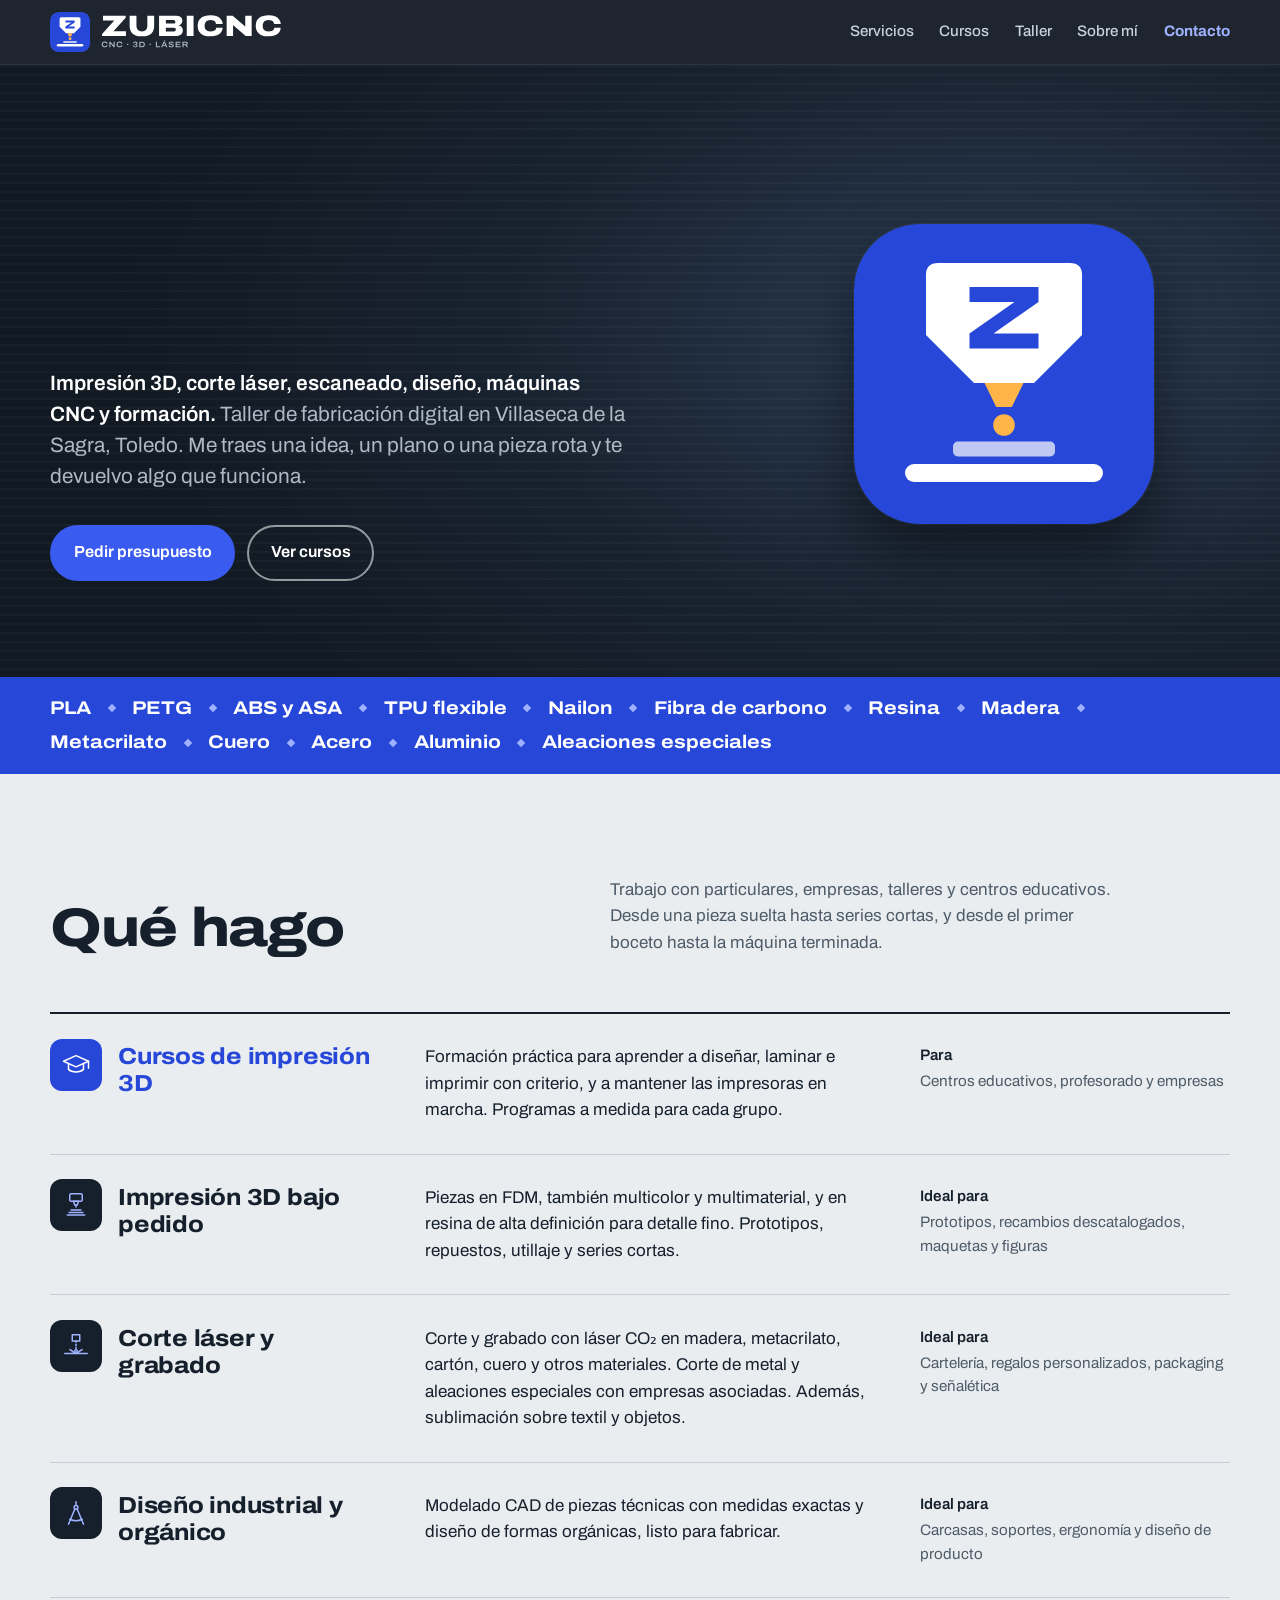
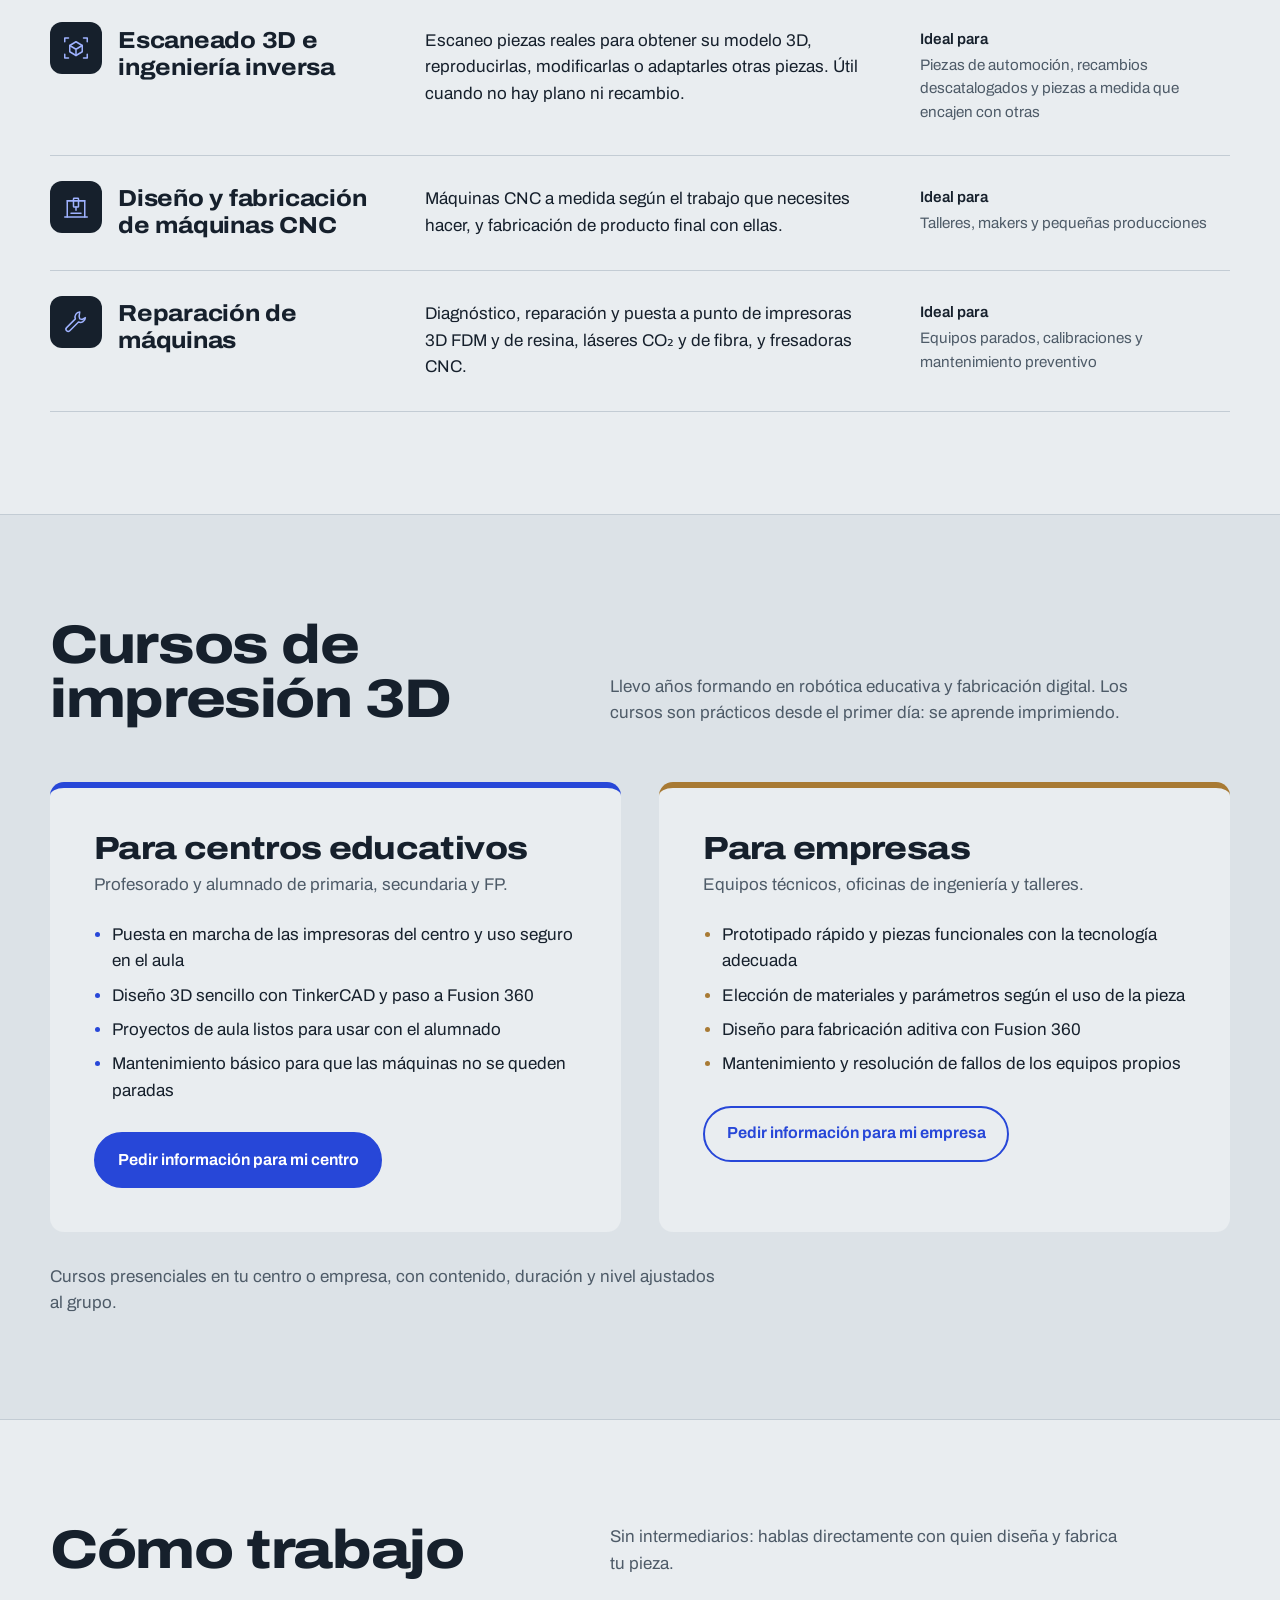
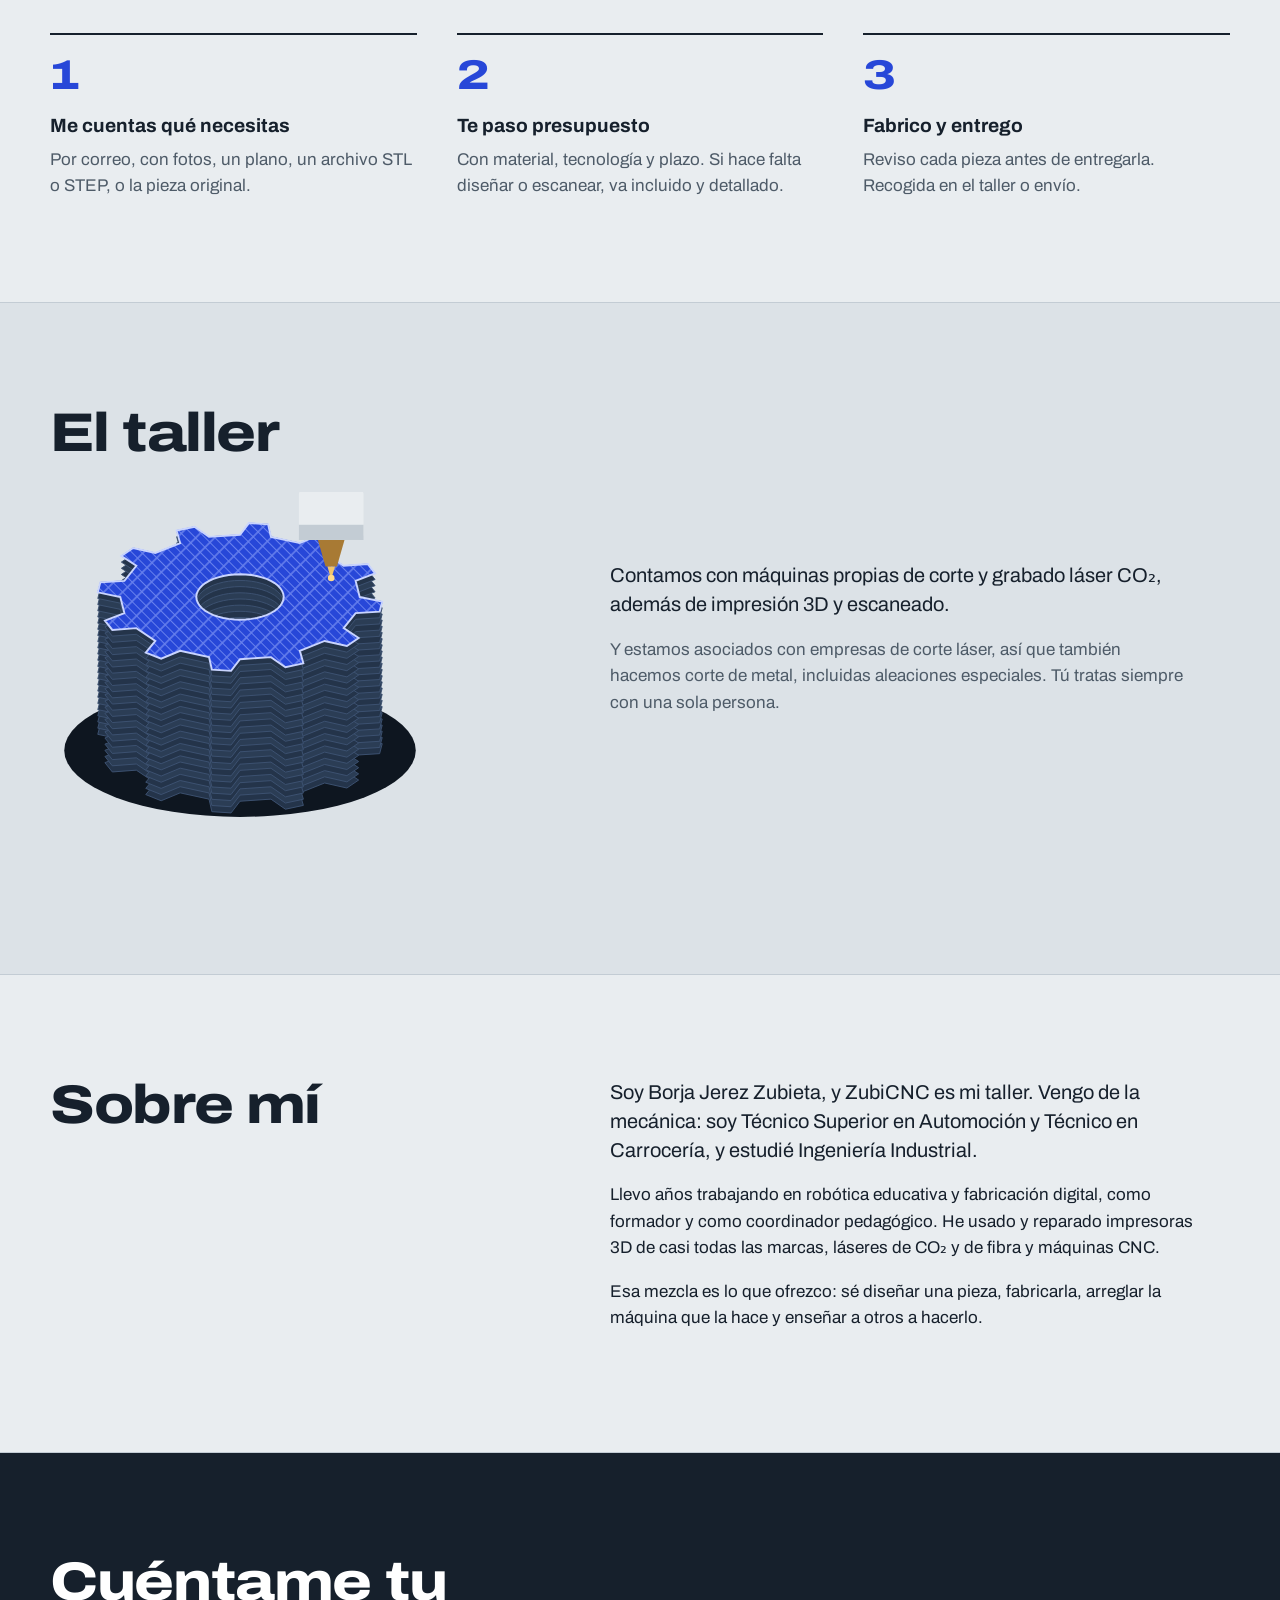
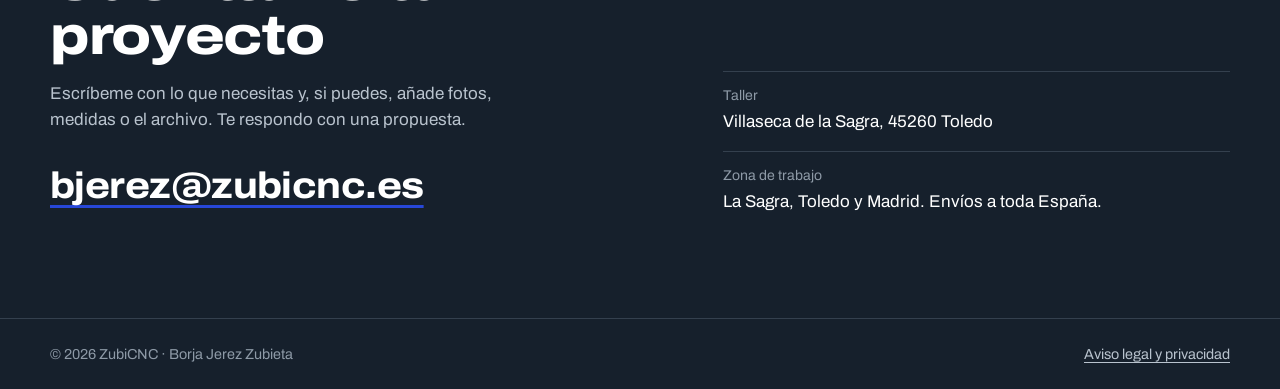
==== index.html @ cc1ee242 "Web de ZubiCNC: primera versión Co-Authored-By: Claude Opus 5.5 <noreply@anthropic.com> Claude-Sessi" ====
<!DOCTYPE html>
<html lang="es">
<head>
  <meta charset="utf-8">
  <meta name="viewport" content="width=device-width, initial-scale=1">
  <title>ZubiCNC · Impresión 3D, corte láser, diseño y cursos en Toledo</title>
  <meta name="description" content="Taller de fabricación digital en Villaseca de la Sagra (Toledo). Cursos de impresión 3D para centros educativos y empresas, impresión 3D y corte láser bajo pedido, escaneado 3D e ingeniería inversa, diseño industrial y orgánico, máquinas CNC a medida y reparación.">
  <link rel="canonical" href="https://zubicnc.es/">
  <link rel="icon" href="img/favicon-32.png" sizes="32x32" type="image/png">
  <link rel="icon" href="img/favicon-64.png" sizes="64x64" type="image/png">
  <link rel="apple-touch-icon" href="img/apple-touch-icon.png">
  <link rel="preload" href="fonts/archivo.woff2" as="font" type="font/woff2" crossorigin>
  <meta property="og:type" content="website">
  <meta property="og:title" content="ZubiCNC · Del archivo a la pieza">
  <meta property="og:description" content="Impresión 3D, corte láser, diseño, máquinas CNC, reparación y cursos. Villaseca de la Sagra, Toledo.">
  <meta property="og:url" content="https://zubicnc.es/">
  <meta property="og:locale" content="es_ES">
  <meta name="theme-color" content="#16202C">
  <link rel="stylesheet" href="style.css">
  <script type="application/ld+json">
  {
    "@context": "https://schema.org",
    "@type": "LocalBusiness",
    "name": "ZubiCNC",
    "url": "https://zubicnc.es/",
    "email": "bjerez@zubicnc.es",
    "founder": "Borja Jerez Zubieta",
    "address": {
      "@type": "PostalAddress",
      "addressLocality": "Villaseca de la Sagra",
      "postalCode": "45260",
      "addressRegion": "Toledo",
      "addressCountry": "ES"
    },
    "description": "Impresión 3D, corte láser, diseño industrial y orgánico, máquinas CNC, reparación de equipos y cursos de impresión 3D."
  }
  </script>
</head>
<body>

<header class="cabecera">
  <div class="envoltura">
    <a class="marca" href="#inicio" aria-label="Inicio">
      <img src="img/zubicnc-logo-oscuro.svg" width="231" height="40" alt="ZubiCNC">
    </a>
    <nav class="nav" aria-label="Principal">
      <a href="#servicios">Servicios</a>
      <a href="#cursos">Cursos</a>
      <a href="#taller">Taller</a>
      <a href="#sobre-mi">Sobre mí</a>
      <a class="nav-contacto" href="#contacto">Contacto</a>
    </nav>
  </div>
</header>

<main id="inicio">

  <section class="portada">
    <div class="envoltura portada-rejilla">
      <div class="portada-texto">
        <h1 class="titular">
          <span class="capa">Del archivo</span>
          <span class="capa">a la pieza.</span>
        </h1>
        <p class="entradilla">
          <strong>Impresión 3D, corte láser, escaneado, diseño, máquinas CNC y formación.</strong>
          Taller de fabricación digital en Villaseca de la Sagra, Toledo. Me traes una idea, un plano o una pieza rota y te devuelvo algo que funciona.
        </p>
        <div class="acciones">
          <a class="boton boton-lleno" href="#contacto">Pedir presupuesto</a>
          <a class="boton boton-claro" href="#cursos">Ver cursos</a>
        </div>
      </div>
      <div class="portada-logo"><img src="img/zubicnc-icono-azul.svg" width="320" height="320" alt=""></div>
    </div>
  </section>

  <div class="materiales" aria-label="Materiales con los que trabajo">
    <div class="envoltura">
      <ul>
        <li>PLA</li><li>PETG</li><li>ABS y ASA</li><li>TPU flexible</li><li>Nailon</li><li>Fibra de carbono</li><li>Resina</li><li>Madera</li><li>Metacrilato</li><li>Cuero</li><li>Acero</li><li>Aluminio</li><li>Aleaciones especiales</li>
      </ul>
    </div>
  </div>

  <section class="seccion" id="servicios" aria-labelledby="t-servicios">
    <div class="envoltura">
      <div class="cabeza-seccion">
        <h2 id="t-servicios">Qué hago</h2>
        <p>Trabajo con particulares, empresas, talleres y centros educativos. Desde una pieza suelta hasta series cortas, y desde el primer boceto hasta la máquina terminada.</p>
      </div>
      <ul class="servicios">
        <li class="servicio servicio-destacado">
          <div class="servicio-titulo"><span class="icono" aria-hidden="true"><svg viewBox="0 0 48 48" fill="none" stroke="currentColor" stroke-width="2.4" stroke-linecap="round" stroke-linejoin="round"><path d="M4 18 24 9l20 9-20 9z"/><path d="M12 22v9c3 3 7.5 4 12 4s9-1 12-4v-9"/><path d="M44 18v11"/></svg></span><h3>Cursos de impresión 3D</h3></div>
          <p>Formación práctica para aprender a diseñar, laminar e imprimir con criterio, y a mantener las impresoras en marcha. Programas a medida para cada grupo.</p>
          <p class="para"><b>Para</b>Centros educativos, profesorado y empresas</p>
        </li>
        <li class="servicio">
          <div class="servicio-titulo"><span class="icono" aria-hidden="true"><svg viewBox="0 0 48 48" fill="none" stroke="currentColor" stroke-width="2.4" stroke-linecap="round" stroke-linejoin="round"><rect x="14" y="6" width="20" height="12" rx="2"/><path d="M20 18h8l-2 6h-4z"/><path d="M24 24v3"/><path d="M10 40h28M13 36h22M16 32h16"/></svg></span><h3>Impresión 3D bajo pedido</h3></div>
          <p>Piezas en FDM, también multicolor y multimaterial, y en resina de alta definición para detalle fino. Prototipos, repuestos, utillaje y series cortas.</p>
          <p class="para"><b>Ideal para</b>Prototipos, recambios descatalogados, maquetas y figuras</p>
        </li>
        <li class="servicio">
          <div class="servicio-titulo"><span class="icono" aria-hidden="true"><svg viewBox="0 0 48 48" fill="none" stroke="currentColor" stroke-width="2.4" stroke-linecap="round" stroke-linejoin="round"><path d="M18 6h12v10H18z"/><path d="M24 16v14" stroke-dasharray="2 3"/><path d="M6 36h36"/><path d="M14 30c4 0 6 6 10 6s6-6 10-6"/><circle cx="24" cy="32" r="2"/></svg></span><h3>Corte láser y grabado</h3></div>
          <p>Corte y grabado con láser CO₂ en madera, metacrilato, cartón, cuero y otros materiales. Corte de metal y aleaciones especiales con empresas asociadas. Además, sublimación sobre textil y objetos.</p>
          <p class="para"><b>Ideal para</b>Cartelería, regalos personalizados, packaging y señalética</p>
        </li>
        <li class="servicio">
          <div class="servicio-titulo"><span class="icono" aria-hidden="true"><svg viewBox="0 0 48 48" fill="none" stroke="currentColor" stroke-width="2.4" stroke-linecap="round" stroke-linejoin="round"><path d="M24 6v6"/><circle cx="24" cy="15" r="3"/><path d="m22 18-10 24M26 18l10 24"/><path d="M14 34c6 3 14 3 20 0"/></svg></span><h3>Diseño industrial y orgánico</h3></div>
          <p>Modelado CAD de piezas técnicas con medidas exactas y diseño de formas orgánicas, listo para fabricar.</p>
          <p class="para"><b>Ideal para</b>Carcasas, soportes, ergonomía y diseño de producto</p>
        </li>
        <li class="servicio">
          <div class="servicio-titulo"><span class="icono" aria-hidden="true"><svg viewBox="0 0 48 48" fill="none" stroke="currentColor" stroke-width="2.4" stroke-linecap="round" stroke-linejoin="round"><path d="M6 14V8h6M36 8h6v6M42 34v6h-6M12 40H6v-6"/><path d="M24 14 34 20v10l-10 6-10-6V20z"/><path d="m14 20 10 6 10-6M24 26v10"/></svg></span><h3>Escaneado 3D e ingeniería inversa</h3></div>
          <p>Escaneo piezas reales para obtener su modelo 3D, reproducirlas, modificarlas o adaptarles otras piezas. Útil cuando no hay plano ni recambio.</p>
          <p class="para"><b>Ideal para</b>Piezas de automoción, recambios descatalogados y piezas a medida que encajen con otras</p>
        </li>
        <li class="servicio">
          <div class="servicio-titulo"><span class="icono" aria-hidden="true"><svg viewBox="0 0 48 48" fill="none" stroke="currentColor" stroke-width="2.4" stroke-linecap="round" stroke-linejoin="round"><path d="M6 40h36"/><path d="M10 40V14h28v26"/><path d="M10 14h28"/><rect x="20" y="10" width="8" height="14" rx="1"/><path d="M24 24v5"/><path d="M16 34h16"/></svg></span><h3>Diseño y fabricación de máquinas CNC</h3></div>
          <p>Máquinas CNC a medida según el trabajo que necesites hacer, y fabricación de producto final con ellas.</p>
          <p class="para"><b>Ideal para</b>Talleres, makers y pequeñas producciones</p>
        </li>
        <li class="servicio">
          <div class="servicio-titulo"><span class="icono" aria-hidden="true"><svg viewBox="0 0 48 48" fill="none" stroke="currentColor" stroke-width="2.4" stroke-linecap="round" stroke-linejoin="round"><path d="M30 8a8 8 0 0 0-7 11L9 33a3.5 3.5 0 0 0 5 5l14-14a8 8 0 0 0 11-7l-5 3-4-1-1-4z"/></svg></span><h3>Reparación de máquinas</h3></div>
          <p>Diagnóstico, reparación y puesta a punto de impresoras 3D FDM y de resina, láseres CO₂ y de fibra, y fresadoras CNC.</p>
          <p class="para"><b>Ideal para</b>Equipos parados, calibraciones y mantenimiento preventivo</p>
        </li>
      </ul>
    </div>
  </section>

  <section class="seccion seccion-alterna" id="cursos" aria-labelledby="t-cursos">
    <div class="envoltura">
      <div class="cabeza-seccion">
        <h2 id="t-cursos">Cursos de impresión 3D</h2>
        <p>Llevo años formando en robótica educativa y fabricación digital. Los cursos son prácticos desde el primer día: se aprende imprimiendo.</p>
      </div>
      <div class="cursos">
        <article class="curso">
          <h3>Para centros educativos</h3>
          <p class="publico">Profesorado y alumnado de primaria, secundaria y FP.</p>
          <ul>
            <li>Puesta en marcha de las impresoras del centro y uso seguro en el aula</li>
            <li>Diseño 3D sencillo con TinkerCAD y paso a Fusion 360</li>
            <li>Proyectos de aula listos para usar con el alumnado</li>
            <li>Mantenimiento básico para que las máquinas no se queden paradas</li>
          </ul>
          <a class="boton boton-lleno" href="mailto:bjerez@zubicnc.es?subject=Curso%20de%20impresi%C3%B3n%203D%20para%20centro%20educativo">Pedir información para mi centro</a>
        </article>
        <article class="curso">
          <h3>Para empresas</h3>
          <p class="publico">Equipos técnicos, oficinas de ingeniería y talleres.</p>
          <ul>
            <li>Prototipado rápido y piezas funcionales con la tecnología adecuada</li>
            <li>Elección de materiales y parámetros según el uso de la pieza</li>
            <li>Diseño para fabricación aditiva con Fusion 360</li>
            <li>Mantenimiento y resolución de fallos de los equipos propios</li>
          </ul>
          <a class="boton boton-borde" href="mailto:bjerez@zubicnc.es?subject=Curso%20de%20impresi%C3%B3n%203D%20para%20empresa">Pedir información para mi empresa</a>
        </article>
      </div>
      <p class="nota-cursos">Cursos presenciales en tu centro o empresa, con contenido, duración y nivel ajustados al grupo.</p>
    </div>
  </section>

  <section class="seccion" aria-labelledby="t-proceso">
    <div class="envoltura">
      <div class="cabeza-seccion">
        <h2 id="t-proceso">Cómo trabajo</h2>
        <p>Sin intermediarios: hablas directamente con quien diseña y fabrica tu pieza.</p>
      </div>
      <ol class="pasos">
        <li class="paso">
          <h3>Me cuentas qué necesitas</h3>
          <p>Por correo, con fotos, un plano, un archivo STL o STEP, o la pieza original.</p>
        </li>
        <li class="paso">
          <h3>Te paso presupuesto</h3>
          <p>Con material, tecnología y plazo. Si hace falta diseñar o escanear, va incluido y detallado.</p>
        </li>
        <li class="paso">
          <h3>Fabrico y entrego</h3>
          <p>Reviso cada pieza antes de entregarla. Recogida en el taller o envío.</p>
        </li>
      </ol>
    </div>
  </section>

  <section class="seccion seccion-alterna" id="taller" aria-labelledby="t-taller">
    <div class="envoltura taller">
      <div>
        <h2 class="titulo-seccion" id="t-taller">El taller</h2>
        <svg class="pieza" viewBox="-200 -260 400 400" role="img" aria-label="Ilustración de un engranaje imprimiéndose en 3D capa a capa">
<defs><pattern id="relleno" width="14" height="14" patternUnits="userSpaceOnUse" patternTransform="rotate(45) scale(1 0.52)"><path d="M0 7H14M7 0V14" stroke="#9FB2FF" stroke-width="1.6"/></pattern></defs>
<ellipse cx="0" cy="12" rx="185" ry="70" fill="#0E1620"/>
<g class="capas">
<path style="--i:0" transform="translate(0 0.0)" d="M126.0,0.0 L149.7,4.9 L147.0,15.4 L121.7,17.0 L109.1,32.8 L124.9,43.2 L112.5,51.6 L89.1,46.3 L63.0,56.7 L66.7,69.9 L47.8,73.9 L32.6,63.3 L0.0,65.5 L-9.4,77.8 L-29.6,76.5 L-32.6,63.3 L-63.0,56.7 L-83.0,65.0 L-99.2,58.5 L-89.1,46.3 L-109.1,32.8 L-134.4,34.7 L-142.2,24.9 L-121.7,17.0 L-126.0,0.0 L-149.7,-4.9 L-147.0,-15.4 L-121.7,-17.0 L-109.1,-32.8 L-124.9,-43.2 L-112.5,-51.6 L-89.1,-46.3 L-63.0,-56.7 L-66.7,-69.9 L-47.8,-73.9 L-32.6,-63.3 L-0.0,-65.5 L9.4,-77.8 L29.6,-76.5 L32.6,-63.3 L63.0,-56.7 L83.0,-65.0 L99.2,-58.5 L89.1,-46.3 L109.1,-32.8 L134.4,-34.7 L142.2,-24.9 L121.7,-17.0ZM46.0,0.0 L45.6,3.1 L44.4,6.2 L42.5,9.2 L39.8,12.0 L36.5,14.6 L32.5,16.9 L28.0,19.0 L23.0,20.7 L17.6,22.1 L11.9,23.1 L6.0,23.7 L0.0,23.9 L-6.0,23.7 L-11.9,23.1 L-17.6,22.1 L-23.0,20.7 L-28.0,19.0 L-32.5,16.9 L-36.5,14.6 L-39.8,12.0 L-42.5,9.2 L-44.4,6.2 L-45.6,3.1 L-46.0,0.0 L-45.6,-3.1 L-44.4,-6.2 L-42.5,-9.2 L-39.8,-12.0 L-36.5,-14.6 L-32.5,-16.9 L-28.0,-19.0 L-23.0,-20.7 L-17.6,-22.1 L-11.9,-23.1 L-6.0,-23.7 L-0.0,-23.9 L6.0,-23.7 L11.9,-23.1 L17.6,-22.1 L23.0,-20.7 L28.0,-19.0 L32.5,-16.9 L36.5,-14.6 L39.8,-12.0 L42.5,-9.2 L44.4,-6.2 L45.6,-3.1Z" fill="#24344A" fill-rule="evenodd" stroke="#3E5372" stroke-width="1"/>
<path style="--i:1" transform="translate(0 -6.5)" d="M126.0,0.0 L149.7,4.9 L147.0,15.4 L121.7,17.0 L109.1,32.8 L124.9,43.2 L112.5,51.6 L89.1,46.3 L63.0,56.7 L66.7,69.9 L47.8,73.9 L32.6,63.3 L0.0,65.5 L-9.4,77.8 L-29.6,76.5 L-32.6,63.3 L-63.0,56.7 L-83.0,65.0 L-99.2,58.5 L-89.1,46.3 L-109.1,32.8 L-134.4,34.7 L-142.2,24.9 L-121.7,17.0 L-126.0,0.0 L-149.7,-4.9 L-147.0,-15.4 L-121.7,-17.0 L-109.1,-32.8 L-124.9,-43.2 L-112.5,-51.6 L-89.1,-46.3 L-63.0,-56.7 L-66.7,-69.9 L-47.8,-73.9 L-32.6,-63.3 L-0.0,-65.5 L9.4,-77.8 L29.6,-76.5 L32.6,-63.3 L63.0,-56.7 L83.0,-65.0 L99.2,-58.5 L89.1,-46.3 L109.1,-32.8 L134.4,-34.7 L142.2,-24.9 L121.7,-17.0ZM46.0,0.0 L45.6,3.1 L44.4,6.2 L42.5,9.2 L39.8,12.0 L36.5,14.6 L32.5,16.9 L28.0,19.0 L23.0,20.7 L17.6,22.1 L11.9,23.1 L6.0,23.7 L0.0,23.9 L-6.0,23.7 L-11.9,23.1 L-17.6,22.1 L-23.0,20.7 L-28.0,19.0 L-32.5,16.9 L-36.5,14.6 L-39.8,12.0 L-42.5,9.2 L-44.4,6.2 L-45.6,3.1 L-46.0,0.0 L-45.6,-3.1 L-44.4,-6.2 L-42.5,-9.2 L-39.8,-12.0 L-36.5,-14.6 L-32.5,-16.9 L-28.0,-19.0 L-23.0,-20.7 L-17.6,-22.1 L-11.9,-23.1 L-6.0,-23.7 L-0.0,-23.9 L6.0,-23.7 L11.9,-23.1 L17.6,-22.1 L23.0,-20.7 L28.0,-19.0 L32.5,-16.9 L36.5,-14.6 L39.8,-12.0 L42.5,-9.2 L44.4,-6.2 L45.6,-3.1Z" fill="#2B3D55" fill-rule="evenodd" stroke="#3E5372" stroke-width="1"/>
<path style="--i:2" transform="translate(0 -13.0)" d="M126.0,0.0 L149.7,4.9 L147.0,15.4 L121.7,17.0 L109.1,32.8 L124.9,43.2 L112.5,51.6 L89.1,46.3 L63.0,56.7 L66.7,69.9 L47.8,73.9 L32.6,63.3 L0.0,65.5 L-9.4,77.8 L-29.6,76.5 L-32.6,63.3 L-63.0,56.7 L-83.0,65.0 L-99.2,58.5 L-89.1,46.3 L-109.1,32.8 L-134.4,34.7 L-142.2,24.9 L-121.7,17.0 L-126.0,0.0 L-149.7,-4.9 L-147.0,-15.4 L-121.7,-17.0 L-109.1,-32.8 L-124.9,-43.2 L-112.5,-51.6 L-89.1,-46.3 L-63.0,-56.7 L-66.7,-69.9 L-47.8,-73.9 L-32.6,-63.3 L-0.0,-65.5 L9.4,-77.8 L29.6,-76.5 L32.6,-63.3 L63.0,-56.7 L83.0,-65.0 L99.2,-58.5 L89.1,-46.3 L109.1,-32.8 L134.4,-34.7 L142.2,-24.9 L121.7,-17.0ZM46.0,0.0 L45.6,3.1 L44.4,6.2 L42.5,9.2 L39.8,12.0 L36.5,14.6 L32.5,16.9 L28.0,19.0 L23.0,20.7 L17.6,22.1 L11.9,23.1 L6.0,23.7 L0.0,23.9 L-6.0,23.7 L-11.9,23.1 L-17.6,22.1 L-23.0,20.7 L-28.0,19.0 L-32.5,16.9 L-36.5,14.6 L-39.8,12.0 L-42.5,9.2 L-44.4,6.2 L-45.6,3.1 L-46.0,0.0 L-45.6,-3.1 L-44.4,-6.2 L-42.5,-9.2 L-39.8,-12.0 L-36.5,-14.6 L-32.5,-16.9 L-28.0,-19.0 L-23.0,-20.7 L-17.6,-22.1 L-11.9,-23.1 L-6.0,-23.7 L-0.0,-23.9 L6.0,-23.7 L11.9,-23.1 L17.6,-22.1 L23.0,-20.7 L28.0,-19.0 L32.5,-16.9 L36.5,-14.6 L39.8,-12.0 L42.5,-9.2 L44.4,-6.2 L45.6,-3.1Z" fill="#24344A" fill-rule="evenodd" stroke="#3E5372" stroke-width="1"/>
<path style="--i:3" transform="translate(0 -19.5)" d="M126.0,0.0 L149.7,4.9 L147.0,15.4 L121.7,17.0 L109.1,32.8 L124.9,43.2 L112.5,51.6 L89.1,46.3 L63.0,56.7 L66.7,69.9 L47.8,73.9 L32.6,63.3 L0.0,65.5 L-9.4,77.8 L-29.6,76.5 L-32.6,63.3 L-63.0,56.7 L-83.0,65.0 L-99.2,58.5 L-89.1,46.3 L-109.1,32.8 L-134.4,34.7 L-142.2,24.9 L-121.7,17.0 L-126.0,0.0 L-149.7,-4.9 L-147.0,-15.4 L-121.7,-17.0 L-109.1,-32.8 L-124.9,-43.2 L-112.5,-51.6 L-89.1,-46.3 L-63.0,-56.7 L-66.7,-69.9 L-47.8,-73.9 L-32.6,-63.3 L-0.0,-65.5 L9.4,-77.8 L29.6,-76.5 L32.6,-63.3 L63.0,-56.7 L83.0,-65.0 L99.2,-58.5 L89.1,-46.3 L109.1,-32.8 L134.4,-34.7 L142.2,-24.9 L121.7,-17.0ZM46.0,0.0 L45.6,3.1 L44.4,6.2 L42.5,9.2 L39.8,12.0 L36.5,14.6 L32.5,16.9 L28.0,19.0 L23.0,20.7 L17.6,22.1 L11.9,23.1 L6.0,23.7 L0.0,23.9 L-6.0,23.7 L-11.9,23.1 L-17.6,22.1 L-23.0,20.7 L-28.0,19.0 L-32.5,16.9 L-36.5,14.6 L-39.8,12.0 L-42.5,9.2 L-44.4,6.2 L-45.6,3.1 L-46.0,0.0 L-45.6,-3.1 L-44.4,-6.2 L-42.5,-9.2 L-39.8,-12.0 L-36.5,-14.6 L-32.5,-16.9 L-28.0,-19.0 L-23.0,-20.7 L-17.6,-22.1 L-11.9,-23.1 L-6.0,-23.7 L-0.0,-23.9 L6.0,-23.7 L11.9,-23.1 L17.6,-22.1 L23.0,-20.7 L28.0,-19.0 L32.5,-16.9 L36.5,-14.6 L39.8,-12.0 L42.5,-9.2 L44.4,-6.2 L45.6,-3.1Z" fill="#2B3D55" fill-rule="evenodd" stroke="#3E5372" stroke-width="1"/>
<path style="--i:4" transform="translate(0 -26.0)" d="M126.0,0.0 L149.7,4.9 L147.0,15.4 L121.7,17.0 L109.1,32.8 L124.9,43.2 L112.5,51.6 L89.1,46.3 L63.0,56.7 L66.7,69.9 L47.8,73.9 L32.6,63.3 L0.0,65.5 L-9.4,77.8 L-29.6,76.5 L-32.6,63.3 L-63.0,56.7 L-83.0,65.0 L-99.2,58.5 L-89.1,46.3 L-109.1,32.8 L-134.4,34.7 L-142.2,24.9 L-121.7,17.0 L-126.0,0.0 L-149.7,-4.9 L-147.0,-15.4 L-121.7,-17.0 L-109.1,-32.8 L-124.9,-43.2 L-112.5,-51.6 L-89.1,-46.3 L-63.0,-56.7 L-66.7,-69.9 L-47.8,-73.9 L-32.6,-63.3 L-0.0,-65.5 L9.4,-77.8 L29.6,-76.5 L32.6,-63.3 L63.0,-56.7 L83.0,-65.0 L99.2,-58.5 L89.1,-46.3 L109.1,-32.8 L134.4,-34.7 L142.2,-24.9 L121.7,-17.0ZM46.0,0.0 L45.6,3.1 L44.4,6.2 L42.5,9.2 L39.8,12.0 L36.5,14.6 L32.5,16.9 L28.0,19.0 L23.0,20.7 L17.6,22.1 L11.9,23.1 L6.0,23.7 L0.0,23.9 L-6.0,23.7 L-11.9,23.1 L-17.6,22.1 L-23.0,20.7 L-28.0,19.0 L-32.5,16.9 L-36.5,14.6 L-39.8,12.0 L-42.5,9.2 L-44.4,6.2 L-45.6,3.1 L-46.0,0.0 L-45.6,-3.1 L-44.4,-6.2 L-42.5,-9.2 L-39.8,-12.0 L-36.5,-14.6 L-32.5,-16.9 L-28.0,-19.0 L-23.0,-20.7 L-17.6,-22.1 L-11.9,-23.1 L-6.0,-23.7 L-0.0,-23.9 L6.0,-23.7 L11.9,-23.1 L17.6,-22.1 L23.0,-20.7 L28.0,-19.0 L32.5,-16.9 L36.5,-14.6 L39.8,-12.0 L42.5,-9.2 L44.4,-6.2 L45.6,-3.1Z" fill="#24344A" fill-rule="evenodd" stroke="#3E5372" stroke-width="1"/>
<path style="--i:5" transform="translate(0 -32.5)" d="M126.0,0.0 L149.7,4.9 L147.0,15.4 L121.7,17.0 L109.1,32.8 L124.9,43.2 L112.5,51.6 L89.1,46.3 L63.0,56.7 L66.7,69.9 L47.8,73.9 L32.6,63.3 L0.0,65.5 L-9.4,77.8 L-29.6,76.5 L-32.6,63.3 L-63.0,56.7 L-83.0,65.0 L-99.2,58.5 L-89.1,46.3 L-109.1,32.8 L-134.4,34.7 L-142.2,24.9 L-121.7,17.0 L-126.0,0.0 L-149.7,-4.9 L-147.0,-15.4 L-121.7,-17.0 L-109.1,-32.8 L-124.9,-43.2 L-112.5,-51.6 L-89.1,-46.3 L-63.0,-56.7 L-66.7,-69.9 L-47.8,-73.9 L-32.6,-63.3 L-0.0,-65.5 L9.4,-77.8 L29.6,-76.5 L32.6,-63.3 L63.0,-56.7 L83.0,-65.0 L99.2,-58.5 L89.1,-46.3 L109.1,-32.8 L134.4,-34.7 L142.2,-24.9 L121.7,-17.0ZM46.0,0.0 L45.6,3.1 L44.4,6.2 L42.5,9.2 L39.8,12.0 L36.5,14.6 L32.5,16.9 L28.0,19.0 L23.0,20.7 L17.6,22.1 L11.9,23.1 L6.0,23.7 L0.0,23.9 L-6.0,23.7 L-11.9,23.1 L-17.6,22.1 L-23.0,20.7 L-28.0,19.0 L-32.5,16.9 L-36.5,14.6 L-39.8,12.0 L-42.5,9.2 L-44.4,6.2 L-45.6,3.1 L-46.0,0.0 L-45.6,-3.1 L-44.4,-6.2 L-42.5,-9.2 L-39.8,-12.0 L-36.5,-14.6 L-32.5,-16.9 L-28.0,-19.0 L-23.0,-20.7 L-17.6,-22.1 L-11.9,-23.1 L-6.0,-23.7 L-0.0,-23.9 L6.0,-23.7 L11.9,-23.1 L17.6,-22.1 L23.0,-20.7 L28.0,-19.0 L32.5,-16.9 L36.5,-14.6 L39.8,-12.0 L42.5,-9.2 L44.4,-6.2 L45.6,-3.1Z" fill="#2B3D55" fill-rule="evenodd" stroke="#3E5372" stroke-width="1"/>
<path style="--i:6" transform="translate(0 -39.0)" d="M126.0,0.0 L149.7,4.9 L147.0,15.4 L121.7,17.0 L109.1,32.8 L124.9,43.2 L112.5,51.6 L89.1,46.3 L63.0,56.7 L66.7,69.9 L47.8,73.9 L32.6,63.3 L0.0,65.5 L-9.4,77.8 L-29.6,76.5 L-32.6,63.3 L-63.0,56.7 L-83.0,65.0 L-99.2,58.5 L-89.1,46.3 L-109.1,32.8 L-134.4,34.7 L-142.2,24.9 L-121.7,17.0 L-126.0,0.0 L-149.7,-4.9 L-147.0,-15.4 L-121.7,-17.0 L-109.1,-32.8 L-124.9,-43.2 L-112.5,-51.6 L-89.1,-46.3 L-63.0,-56.7 L-66.7,-69.9 L-47.8,-73.9 L-32.6,-63.3 L-0.0,-65.5 L9.4,-77.8 L29.6,-76.5 L32.6,-63.3 L63.0,-56.7 L83.0,-65.0 L99.2,-58.5 L89.1,-46.3 L109.1,-32.8 L134.4,-34.7 L142.2,-24.9 L121.7,-17.0ZM46.0,0.0 L45.6,3.1 L44.4,6.2 L42.5,9.2 L39.8,12.0 L36.5,14.6 L32.5,16.9 L28.0,19.0 L23.0,20.7 L17.6,22.1 L11.9,23.1 L6.0,23.7 L0.0,23.9 L-6.0,23.7 L-11.9,23.1 L-17.6,22.1 L-23.0,20.7 L-28.0,19.0 L-32.5,16.9 L-36.5,14.6 L-39.8,12.0 L-42.5,9.2 L-44.4,6.2 L-45.6,3.1 L-46.0,0.0 L-45.6,-3.1 L-44.4,-6.2 L-42.5,-9.2 L-39.8,-12.0 L-36.5,-14.6 L-32.5,-16.9 L-28.0,-19.0 L-23.0,-20.7 L-17.6,-22.1 L-11.9,-23.1 L-6.0,-23.7 L-0.0,-23.9 L6.0,-23.7 L11.9,-23.1 L17.6,-22.1 L23.0,-20.7 L28.0,-19.0 L32.5,-16.9 L36.5,-14.6 L39.8,-12.0 L42.5,-9.2 L44.4,-6.2 L45.6,-3.1Z" fill="#24344A" fill-rule="evenodd" stroke="#3E5372" stroke-width="1"/>
<path style="--i:7" transform="translate(0 -45.5)" d="M126.0,0.0 L149.7,4.9 L147.0,15.4 L121.7,17.0 L109.1,32.8 L124.9,43.2 L112.5,51.6 L89.1,46.3 L63.0,56.7 L66.7,69.9 L47.8,73.9 L32.6,63.3 L0.0,65.5 L-9.4,77.8 L-29.6,76.5 L-32.6,63.3 L-63.0,56.7 L-83.0,65.0 L-99.2,58.5 L-89.1,46.3 L-109.1,32.8 L-134.4,34.7 L-142.2,24.9 L-121.7,17.0 L-126.0,0.0 L-149.7,-4.9 L-147.0,-15.4 L-121.7,-17.0 L-109.1,-32.8 L-124.9,-43.2 L-112.5,-51.6 L-89.1,-46.3 L-63.0,-56.7 L-66.7,-69.9 L-47.8,-73.9 L-32.6,-63.3 L-0.0,-65.5 L9.4,-77.8 L29.6,-76.5 L32.6,-63.3 L63.0,-56.7 L83.0,-65.0 L99.2,-58.5 L89.1,-46.3 L109.1,-32.8 L134.4,-34.7 L142.2,-24.9 L121.7,-17.0ZM46.0,0.0 L45.6,3.1 L44.4,6.2 L42.5,9.2 L39.8,12.0 L36.5,14.6 L32.5,16.9 L28.0,19.0 L23.0,20.7 L17.6,22.1 L11.9,23.1 L6.0,23.7 L0.0,23.9 L-6.0,23.7 L-11.9,23.1 L-17.6,22.1 L-23.0,20.7 L-28.0,19.0 L-32.5,16.9 L-36.5,14.6 L-39.8,12.0 L-42.5,9.2 L-44.4,6.2 L-45.6,3.1 L-46.0,0.0 L-45.6,-3.1 L-44.4,-6.2 L-42.5,-9.2 L-39.8,-12.0 L-36.5,-14.6 L-32.5,-16.9 L-28.0,-19.0 L-23.0,-20.7 L-17.6,-22.1 L-11.9,-23.1 L-6.0,-23.7 L-0.0,-23.9 L6.0,-23.7 L11.9,-23.1 L17.6,-22.1 L23.0,-20.7 L28.0,-19.0 L32.5,-16.9 L36.5,-14.6 L39.8,-12.0 L42.5,-9.2 L44.4,-6.2 L45.6,-3.1Z" fill="#2B3D55" fill-rule="evenodd" stroke="#3E5372" stroke-width="1"/>
<path style="--i:8" transform="translate(0 -52.0)" d="M126.0,0.0 L149.7,4.9 L147.0,15.4 L121.7,17.0 L109.1,32.8 L124.9,43.2 L112.5,51.6 L89.1,46.3 L63.0,56.7 L66.7,69.9 L47.8,73.9 L32.6,63.3 L0.0,65.5 L-9.4,77.8 L-29.6,76.5 L-32.6,63.3 L-63.0,56.7 L-83.0,65.0 L-99.2,58.5 L-89.1,46.3 L-109.1,32.8 L-134.4,34.7 L-142.2,24.9 L-121.7,17.0 L-126.0,0.0 L-149.7,-4.9 L-147.0,-15.4 L-121.7,-17.0 L-109.1,-32.8 L-124.9,-43.2 L-112.5,-51.6 L-89.1,-46.3 L-63.0,-56.7 L-66.7,-69.9 L-47.8,-73.9 L-32.6,-63.3 L-0.0,-65.5 L9.4,-77.8 L29.6,-76.5 L32.6,-63.3 L63.0,-56.7 L83.0,-65.0 L99.2,-58.5 L89.1,-46.3 L109.1,-32.8 L134.4,-34.7 L142.2,-24.9 L121.7,-17.0ZM46.0,0.0 L45.6,3.1 L44.4,6.2 L42.5,9.2 L39.8,12.0 L36.5,14.6 L32.5,16.9 L28.0,19.0 L23.0,20.7 L17.6,22.1 L11.9,23.1 L6.0,23.7 L0.0,23.9 L-6.0,23.7 L-11.9,23.1 L-17.6,22.1 L-23.0,20.7 L-28.0,19.0 L-32.5,16.9 L-36.5,14.6 L-39.8,12.0 L-42.5,9.2 L-44.4,6.2 L-45.6,3.1 L-46.0,0.0 L-45.6,-3.1 L-44.4,-6.2 L-42.5,-9.2 L-39.8,-12.0 L-36.5,-14.6 L-32.5,-16.9 L-28.0,-19.0 L-23.0,-20.7 L-17.6,-22.1 L-11.9,-23.1 L-6.0,-23.7 L-0.0,-23.9 L6.0,-23.7 L11.9,-23.1 L17.6,-22.1 L23.0,-20.7 L28.0,-19.0 L32.5,-16.9 L36.5,-14.6 L39.8,-12.0 L42.5,-9.2 L44.4,-6.2 L45.6,-3.1Z" fill="#24344A" fill-rule="evenodd" stroke="#3E5372" stroke-width="1"/>
<path style="--i:9" transform="translate(0 -58.5)" d="M126.0,0.0 L149.7,4.9 L147.0,15.4 L121.7,17.0 L109.1,32.8 L124.9,43.2 L112.5,51.6 L89.1,46.3 L63.0,56.7 L66.7,69.9 L47.8,73.9 L32.6,63.3 L0.0,65.5 L-9.4,77.8 L-29.6,76.5 L-32.6,63.3 L-63.0,56.7 L-83.0,65.0 L-99.2,58.5 L-89.1,46.3 L-109.1,32.8 L-134.4,34.7 L-142.2,24.9 L-121.7,17.0 L-126.0,0.0 L-149.7,-4.9 L-147.0,-15.4 L-121.7,-17.0 L-109.1,-32.8 L-124.9,-43.2 L-112.5,-51.6 L-89.1,-46.3 L-63.0,-56.7 L-66.7,-69.9 L-47.8,-73.9 L-32.6,-63.3 L-0.0,-65.5 L9.4,-77.8 L29.6,-76.5 L32.6,-63.3 L63.0,-56.7 L83.0,-65.0 L99.2,-58.5 L89.1,-46.3 L109.1,-32.8 L134.4,-34.7 L142.2,-24.9 L121.7,-17.0ZM46.0,0.0 L45.6,3.1 L44.4,6.2 L42.5,9.2 L39.8,12.0 L36.5,14.6 L32.5,16.9 L28.0,19.0 L23.0,20.7 L17.6,22.1 L11.9,23.1 L6.0,23.7 L0.0,23.9 L-6.0,23.7 L-11.9,23.1 L-17.6,22.1 L-23.0,20.7 L-28.0,19.0 L-32.5,16.9 L-36.5,14.6 L-39.8,12.0 L-42.5,9.2 L-44.4,6.2 L-45.6,3.1 L-46.0,0.0 L-45.6,-3.1 L-44.4,-6.2 L-42.5,-9.2 L-39.8,-12.0 L-36.5,-14.6 L-32.5,-16.9 L-28.0,-19.0 L-23.0,-20.7 L-17.6,-22.1 L-11.9,-23.1 L-6.0,-23.7 L-0.0,-23.9 L6.0,-23.7 L11.9,-23.1 L17.6,-22.1 L23.0,-20.7 L28.0,-19.0 L32.5,-16.9 L36.5,-14.6 L39.8,-12.0 L42.5,-9.2 L44.4,-6.2 L45.6,-3.1Z" fill="#2B3D55" fill-rule="evenodd" stroke="#3E5372" stroke-width="1"/>
<path style="--i:10" transform="translate(0 -65.0)" d="M126.0,0.0 L149.7,4.9 L147.0,15.4 L121.7,17.0 L109.1,32.8 L124.9,43.2 L112.5,51.6 L89.1,46.3 L63.0,56.7 L66.7,69.9 L47.8,73.9 L32.6,63.3 L0.0,65.5 L-9.4,77.8 L-29.6,76.5 L-32.6,63.3 L-63.0,56.7 L-83.0,65.0 L-99.2,58.5 L-89.1,46.3 L-109.1,32.8 L-134.4,34.7 L-142.2,24.9 L-121.7,17.0 L-126.0,0.0 L-149.7,-4.9 L-147.0,-15.4 L-121.7,-17.0 L-109.1,-32.8 L-124.9,-43.2 L-112.5,-51.6 L-89.1,-46.3 L-63.0,-56.7 L-66.7,-69.9 L-47.8,-73.9 L-32.6,-63.3 L-0.0,-65.5 L9.4,-77.8 L29.6,-76.5 L32.6,-63.3 L63.0,-56.7 L83.0,-65.0 L99.2,-58.5 L89.1,-46.3 L109.1,-32.8 L134.4,-34.7 L142.2,-24.9 L121.7,-17.0ZM46.0,0.0 L45.6,3.1 L44.4,6.2 L42.5,9.2 L39.8,12.0 L36.5,14.6 L32.5,16.9 L28.0,19.0 L23.0,20.7 L17.6,22.1 L11.9,23.1 L6.0,23.7 L0.0,23.9 L-6.0,23.7 L-11.9,23.1 L-17.6,22.1 L-23.0,20.7 L-28.0,19.0 L-32.5,16.9 L-36.5,14.6 L-39.8,12.0 L-42.5,9.2 L-44.4,6.2 L-45.6,3.1 L-46.0,0.0 L-45.6,-3.1 L-44.4,-6.2 L-42.5,-9.2 L-39.8,-12.0 L-36.5,-14.6 L-32.5,-16.9 L-28.0,-19.0 L-23.0,-20.7 L-17.6,-22.1 L-11.9,-23.1 L-6.0,-23.7 L-0.0,-23.9 L6.0,-23.7 L11.9,-23.1 L17.6,-22.1 L23.0,-20.7 L28.0,-19.0 L32.5,-16.9 L36.5,-14.6 L39.8,-12.0 L42.5,-9.2 L44.4,-6.2 L45.6,-3.1Z" fill="#24344A" fill-rule="evenodd" stroke="#3E5372" stroke-width="1"/>
<path style="--i:11" transform="translate(0 -71.5)" d="M126.0,0.0 L149.7,4.9 L147.0,15.4 L121.7,17.0 L109.1,32.8 L124.9,43.2 L112.5,51.6 L89.1,46.3 L63.0,56.7 L66.7,69.9 L47.8,73.9 L32.6,63.3 L0.0,65.5 L-9.4,77.8 L-29.6,76.5 L-32.6,63.3 L-63.0,56.7 L-83.0,65.0 L-99.2,58.5 L-89.1,46.3 L-109.1,32.8 L-134.4,34.7 L-142.2,24.9 L-121.7,17.0 L-126.0,0.0 L-149.7,-4.9 L-147.0,-15.4 L-121.7,-17.0 L-109.1,-32.8 L-124.9,-43.2 L-112.5,-51.6 L-89.1,-46.3 L-63.0,-56.7 L-66.7,-69.9 L-47.8,-73.9 L-32.6,-63.3 L-0.0,-65.5 L9.4,-77.8 L29.6,-76.5 L32.6,-63.3 L63.0,-56.7 L83.0,-65.0 L99.2,-58.5 L89.1,-46.3 L109.1,-32.8 L134.4,-34.7 L142.2,-24.9 L121.7,-17.0ZM46.0,0.0 L45.6,3.1 L44.4,6.2 L42.5,9.2 L39.8,12.0 L36.5,14.6 L32.5,16.9 L28.0,19.0 L23.0,20.7 L17.6,22.1 L11.9,23.1 L6.0,23.7 L0.0,23.9 L-6.0,23.7 L-11.9,23.1 L-17.6,22.1 L-23.0,20.7 L-28.0,19.0 L-32.5,16.9 L-36.5,14.6 L-39.8,12.0 L-42.5,9.2 L-44.4,6.2 L-45.6,3.1 L-46.0,0.0 L-45.6,-3.1 L-44.4,-6.2 L-42.5,-9.2 L-39.8,-12.0 L-36.5,-14.6 L-32.5,-16.9 L-28.0,-19.0 L-23.0,-20.7 L-17.6,-22.1 L-11.9,-23.1 L-6.0,-23.7 L-0.0,-23.9 L6.0,-23.7 L11.9,-23.1 L17.6,-22.1 L23.0,-20.7 L28.0,-19.0 L32.5,-16.9 L36.5,-14.6 L39.8,-12.0 L42.5,-9.2 L44.4,-6.2 L45.6,-3.1Z" fill="#2B3D55" fill-rule="evenodd" stroke="#3E5372" stroke-width="1"/>
<path style="--i:12" transform="translate(0 -78.0)" d="M126.0,0.0 L149.7,4.9 L147.0,15.4 L121.7,17.0 L109.1,32.8 L124.9,43.2 L112.5,51.6 L89.1,46.3 L63.0,56.7 L66.7,69.9 L47.8,73.9 L32.6,63.3 L0.0,65.5 L-9.4,77.8 L-29.6,76.5 L-32.6,63.3 L-63.0,56.7 L-83.0,65.0 L-99.2,58.5 L-89.1,46.3 L-109.1,32.8 L-134.4,34.7 L-142.2,24.9 L-121.7,17.0 L-126.0,0.0 L-149.7,-4.9 L-147.0,-15.4 L-121.7,-17.0 L-109.1,-32.8 L-124.9,-43.2 L-112.5,-51.6 L-89.1,-46.3 L-63.0,-56.7 L-66.7,-69.9 L-47.8,-73.9 L-32.6,-63.3 L-0.0,-65.5 L9.4,-77.8 L29.6,-76.5 L32.6,-63.3 L63.0,-56.7 L83.0,-65.0 L99.2,-58.5 L89.1,-46.3 L109.1,-32.8 L134.4,-34.7 L142.2,-24.9 L121.7,-17.0ZM46.0,0.0 L45.6,3.1 L44.4,6.2 L42.5,9.2 L39.8,12.0 L36.5,14.6 L32.5,16.9 L28.0,19.0 L23.0,20.7 L17.6,22.1 L11.9,23.1 L6.0,23.7 L0.0,23.9 L-6.0,23.7 L-11.9,23.1 L-17.6,22.1 L-23.0,20.7 L-28.0,19.0 L-32.5,16.9 L-36.5,14.6 L-39.8,12.0 L-42.5,9.2 L-44.4,6.2 L-45.6,3.1 L-46.0,0.0 L-45.6,-3.1 L-44.4,-6.2 L-42.5,-9.2 L-39.8,-12.0 L-36.5,-14.6 L-32.5,-16.9 L-28.0,-19.0 L-23.0,-20.7 L-17.6,-22.1 L-11.9,-23.1 L-6.0,-23.7 L-0.0,-23.9 L6.0,-23.7 L11.9,-23.1 L17.6,-22.1 L23.0,-20.7 L28.0,-19.0 L32.5,-16.9 L36.5,-14.6 L39.8,-12.0 L42.5,-9.2 L44.4,-6.2 L45.6,-3.1Z" fill="#24344A" fill-rule="evenodd" stroke="#3E5372" stroke-width="1"/>
<path style="--i:13" transform="translate(0 -84.5)" d="M126.0,0.0 L149.7,4.9 L147.0,15.4 L121.7,17.0 L109.1,32.8 L124.9,43.2 L112.5,51.6 L89.1,46.3 L63.0,56.7 L66.7,69.9 L47.8,73.9 L32.6,63.3 L0.0,65.5 L-9.4,77.8 L-29.6,76.5 L-32.6,63.3 L-63.0,56.7 L-83.0,65.0 L-99.2,58.5 L-89.1,46.3 L-109.1,32.8 L-134.4,34.7 L-142.2,24.9 L-121.7,17.0 L-126.0,0.0 L-149.7,-4.9 L-147.0,-15.4 L-121.7,-17.0 L-109.1,-32.8 L-124.9,-43.2 L-112.5,-51.6 L-89.1,-46.3 L-63.0,-56.7 L-66.7,-69.9 L-47.8,-73.9 L-32.6,-63.3 L-0.0,-65.5 L9.4,-77.8 L29.6,-76.5 L32.6,-63.3 L63.0,-56.7 L83.0,-65.0 L99.2,-58.5 L89.1,-46.3 L109.1,-32.8 L134.4,-34.7 L142.2,-24.9 L121.7,-17.0ZM46.0,0.0 L45.6,3.1 L44.4,6.2 L42.5,9.2 L39.8,12.0 L36.5,14.6 L32.5,16.9 L28.0,19.0 L23.0,20.7 L17.6,22.1 L11.9,23.1 L6.0,23.7 L0.0,23.9 L-6.0,23.7 L-11.9,23.1 L-17.6,22.1 L-23.0,20.7 L-28.0,19.0 L-32.5,16.9 L-36.5,14.6 L-39.8,12.0 L-42.5,9.2 L-44.4,6.2 L-45.6,3.1 L-46.0,0.0 L-45.6,-3.1 L-44.4,-6.2 L-42.5,-9.2 L-39.8,-12.0 L-36.5,-14.6 L-32.5,-16.9 L-28.0,-19.0 L-23.0,-20.7 L-17.6,-22.1 L-11.9,-23.1 L-6.0,-23.7 L-0.0,-23.9 L6.0,-23.7 L11.9,-23.1 L17.6,-22.1 L23.0,-20.7 L28.0,-19.0 L32.5,-16.9 L36.5,-14.6 L39.8,-12.0 L42.5,-9.2 L44.4,-6.2 L45.6,-3.1Z" fill="#2B3D55" fill-rule="evenodd" stroke="#3E5372" stroke-width="1"/>
<path style="--i:14" transform="translate(0 -91.0)" d="M126.0,0.0 L149.7,4.9 L147.0,15.4 L121.7,17.0 L109.1,32.8 L124.9,43.2 L112.5,51.6 L89.1,46.3 L63.0,56.7 L66.7,69.9 L47.8,73.9 L32.6,63.3 L0.0,65.5 L-9.4,77.8 L-29.6,76.5 L-32.6,63.3 L-63.0,56.7 L-83.0,65.0 L-99.2,58.5 L-89.1,46.3 L-109.1,32.8 L-134.4,34.7 L-142.2,24.9 L-121.7,17.0 L-126.0,0.0 L-149.7,-4.9 L-147.0,-15.4 L-121.7,-17.0 L-109.1,-32.8 L-124.9,-43.2 L-112.5,-51.6 L-89.1,-46.3 L-63.0,-56.7 L-66.7,-69.9 L-47.8,-73.9 L-32.6,-63.3 L-0.0,-65.5 L9.4,-77.8 L29.6,-76.5 L32.6,-63.3 L63.0,-56.7 L83.0,-65.0 L99.2,-58.5 L89.1,-46.3 L109.1,-32.8 L134.4,-34.7 L142.2,-24.9 L121.7,-17.0ZM46.0,0.0 L45.6,3.1 L44.4,6.2 L42.5,9.2 L39.8,12.0 L36.5,14.6 L32.5,16.9 L28.0,19.0 L23.0,20.7 L17.6,22.1 L11.9,23.1 L6.0,23.7 L0.0,23.9 L-6.0,23.7 L-11.9,23.1 L-17.6,22.1 L-23.0,20.7 L-28.0,19.0 L-32.5,16.9 L-36.5,14.6 L-39.8,12.0 L-42.5,9.2 L-44.4,6.2 L-45.6,3.1 L-46.0,0.0 L-45.6,-3.1 L-44.4,-6.2 L-42.5,-9.2 L-39.8,-12.0 L-36.5,-14.6 L-32.5,-16.9 L-28.0,-19.0 L-23.0,-20.7 L-17.6,-22.1 L-11.9,-23.1 L-6.0,-23.7 L-0.0,-23.9 L6.0,-23.7 L11.9,-23.1 L17.6,-22.1 L23.0,-20.7 L28.0,-19.0 L32.5,-16.9 L36.5,-14.6 L39.8,-12.0 L42.5,-9.2 L44.4,-6.2 L45.6,-3.1Z" fill="#24344A" fill-rule="evenodd" stroke="#3E5372" stroke-width="1"/>
<path style="--i:15" transform="translate(0 -97.5)" d="M126.0,0.0 L149.7,4.9 L147.0,15.4 L121.7,17.0 L109.1,32.8 L124.9,43.2 L112.5,51.6 L89.1,46.3 L63.0,56.7 L66.7,69.9 L47.8,73.9 L32.6,63.3 L0.0,65.5 L-9.4,77.8 L-29.6,76.5 L-32.6,63.3 L-63.0,56.7 L-83.0,65.0 L-99.2,58.5 L-89.1,46.3 L-109.1,32.8 L-134.4,34.7 L-142.2,24.9 L-121.7,17.0 L-126.0,0.0 L-149.7,-4.9 L-147.0,-15.4 L-121.7,-17.0 L-109.1,-32.8 L-124.9,-43.2 L-112.5,-51.6 L-89.1,-46.3 L-63.0,-56.7 L-66.7,-69.9 L-47.8,-73.9 L-32.6,-63.3 L-0.0,-65.5 L9.4,-77.8 L29.6,-76.5 L32.6,-63.3 L63.0,-56.7 L83.0,-65.0 L99.2,-58.5 L89.1,-46.3 L109.1,-32.8 L134.4,-34.7 L142.2,-24.9 L121.7,-17.0ZM46.0,0.0 L45.6,3.1 L44.4,6.2 L42.5,9.2 L39.8,12.0 L36.5,14.6 L32.5,16.9 L28.0,19.0 L23.0,20.7 L17.6,22.1 L11.9,23.1 L6.0,23.7 L0.0,23.9 L-6.0,23.7 L-11.9,23.1 L-17.6,22.1 L-23.0,20.7 L-28.0,19.0 L-32.5,16.9 L-36.5,14.6 L-39.8,12.0 L-42.5,9.2 L-44.4,6.2 L-45.6,3.1 L-46.0,0.0 L-45.6,-3.1 L-44.4,-6.2 L-42.5,-9.2 L-39.8,-12.0 L-36.5,-14.6 L-32.5,-16.9 L-28.0,-19.0 L-23.0,-20.7 L-17.6,-22.1 L-11.9,-23.1 L-6.0,-23.7 L-0.0,-23.9 L6.0,-23.7 L11.9,-23.1 L17.6,-22.1 L23.0,-20.7 L28.0,-19.0 L32.5,-16.9 L36.5,-14.6 L39.8,-12.0 L42.5,-9.2 L44.4,-6.2 L45.6,-3.1Z" fill="#2B3D55" fill-rule="evenodd" stroke="#3E5372" stroke-width="1"/>
<path style="--i:16" transform="translate(0 -104.0)" d="M126.0,0.0 L149.7,4.9 L147.0,15.4 L121.7,17.0 L109.1,32.8 L124.9,43.2 L112.5,51.6 L89.1,46.3 L63.0,56.7 L66.7,69.9 L47.8,73.9 L32.6,63.3 L0.0,65.5 L-9.4,77.8 L-29.6,76.5 L-32.6,63.3 L-63.0,56.7 L-83.0,65.0 L-99.2,58.5 L-89.1,46.3 L-109.1,32.8 L-134.4,34.7 L-142.2,24.9 L-121.7,17.0 L-126.0,0.0 L-149.7,-4.9 L-147.0,-15.4 L-121.7,-17.0 L-109.1,-32.8 L-124.9,-43.2 L-112.5,-51.6 L-89.1,-46.3 L-63.0,-56.7 L-66.7,-69.9 L-47.8,-73.9 L-32.6,-63.3 L-0.0,-65.5 L9.4,-77.8 L29.6,-76.5 L32.6,-63.3 L63.0,-56.7 L83.0,-65.0 L99.2,-58.5 L89.1,-46.3 L109.1,-32.8 L134.4,-34.7 L142.2,-24.9 L121.7,-17.0ZM46.0,0.0 L45.6,3.1 L44.4,6.2 L42.5,9.2 L39.8,12.0 L36.5,14.6 L32.5,16.9 L28.0,19.0 L23.0,20.7 L17.6,22.1 L11.9,23.1 L6.0,23.7 L0.0,23.9 L-6.0,23.7 L-11.9,23.1 L-17.6,22.1 L-23.0,20.7 L-28.0,19.0 L-32.5,16.9 L-36.5,14.6 L-39.8,12.0 L-42.5,9.2 L-44.4,6.2 L-45.6,3.1 L-46.0,0.0 L-45.6,-3.1 L-44.4,-6.2 L-42.5,-9.2 L-39.8,-12.0 L-36.5,-14.6 L-32.5,-16.9 L-28.0,-19.0 L-23.0,-20.7 L-17.6,-22.1 L-11.9,-23.1 L-6.0,-23.7 L-0.0,-23.9 L6.0,-23.7 L11.9,-23.1 L17.6,-22.1 L23.0,-20.7 L28.0,-19.0 L32.5,-16.9 L36.5,-14.6 L39.8,-12.0 L42.5,-9.2 L44.4,-6.2 L45.6,-3.1Z" fill="#24344A" fill-rule="evenodd" stroke="#3E5372" stroke-width="1"/>
<path style="--i:17" transform="translate(0 -110.5)" d="M126.0,0.0 L149.7,4.9 L147.0,15.4 L121.7,17.0 L109.1,32.8 L124.9,43.2 L112.5,51.6 L89.1,46.3 L63.0,56.7 L66.7,69.9 L47.8,73.9 L32.6,63.3 L0.0,65.5 L-9.4,77.8 L-29.6,76.5 L-32.6,63.3 L-63.0,56.7 L-83.0,65.0 L-99.2,58.5 L-89.1,46.3 L-109.1,32.8 L-134.4,34.7 L-142.2,24.9 L-121.7,17.0 L-126.0,0.0 L-149.7,-4.9 L-147.0,-15.4 L-121.7,-17.0 L-109.1,-32.8 L-124.9,-43.2 L-112.5,-51.6 L-89.1,-46.3 L-63.0,-56.7 L-66.7,-69.9 L-47.8,-73.9 L-32.6,-63.3 L-0.0,-65.5 L9.4,-77.8 L29.6,-76.5 L32.6,-63.3 L63.0,-56.7 L83.0,-65.0 L99.2,-58.5 L89.1,-46.3 L109.1,-32.8 L134.4,-34.7 L142.2,-24.9 L121.7,-17.0ZM46.0,0.0 L45.6,3.1 L44.4,6.2 L42.5,9.2 L39.8,12.0 L36.5,14.6 L32.5,16.9 L28.0,19.0 L23.0,20.7 L17.6,22.1 L11.9,23.1 L6.0,23.7 L0.0,23.9 L-6.0,23.7 L-11.9,23.1 L-17.6,22.1 L-23.0,20.7 L-28.0,19.0 L-32.5,16.9 L-36.5,14.6 L-39.8,12.0 L-42.5,9.2 L-44.4,6.2 L-45.6,3.1 L-46.0,0.0 L-45.6,-3.1 L-44.4,-6.2 L-42.5,-9.2 L-39.8,-12.0 L-36.5,-14.6 L-32.5,-16.9 L-28.0,-19.0 L-23.0,-20.7 L-17.6,-22.1 L-11.9,-23.1 L-6.0,-23.7 L-0.0,-23.9 L6.0,-23.7 L11.9,-23.1 L17.6,-22.1 L23.0,-20.7 L28.0,-19.0 L32.5,-16.9 L36.5,-14.6 L39.8,-12.0 L42.5,-9.2 L44.4,-6.2 L45.6,-3.1Z" fill="#2B3D55" fill-rule="evenodd" stroke="#3E5372" stroke-width="1"/>
<path style="--i:18" transform="translate(0 -117.0)" d="M126.0,0.0 L149.7,4.9 L147.0,15.4 L121.7,17.0 L109.1,32.8 L124.9,43.2 L112.5,51.6 L89.1,46.3 L63.0,56.7 L66.7,69.9 L47.8,73.9 L32.6,63.3 L0.0,65.5 L-9.4,77.8 L-29.6,76.5 L-32.6,63.3 L-63.0,56.7 L-83.0,65.0 L-99.2,58.5 L-89.1,46.3 L-109.1,32.8 L-134.4,34.7 L-142.2,24.9 L-121.7,17.0 L-126.0,0.0 L-149.7,-4.9 L-147.0,-15.4 L-121.7,-17.0 L-109.1,-32.8 L-124.9,-43.2 L-112.5,-51.6 L-89.1,-46.3 L-63.0,-56.7 L-66.7,-69.9 L-47.8,-73.9 L-32.6,-63.3 L-0.0,-65.5 L9.4,-77.8 L29.6,-76.5 L32.6,-63.3 L63.0,-56.7 L83.0,-65.0 L99.2,-58.5 L89.1,-46.3 L109.1,-32.8 L134.4,-34.7 L142.2,-24.9 L121.7,-17.0ZM46.0,0.0 L45.6,3.1 L44.4,6.2 L42.5,9.2 L39.8,12.0 L36.5,14.6 L32.5,16.9 L28.0,19.0 L23.0,20.7 L17.6,22.1 L11.9,23.1 L6.0,23.7 L0.0,23.9 L-6.0,23.7 L-11.9,23.1 L-17.6,22.1 L-23.0,20.7 L-28.0,19.0 L-32.5,16.9 L-36.5,14.6 L-39.8,12.0 L-42.5,9.2 L-44.4,6.2 L-45.6,3.1 L-46.0,0.0 L-45.6,-3.1 L-44.4,-6.2 L-42.5,-9.2 L-39.8,-12.0 L-36.5,-14.6 L-32.5,-16.9 L-28.0,-19.0 L-23.0,-20.7 L-17.6,-22.1 L-11.9,-23.1 L-6.0,-23.7 L-0.0,-23.9 L6.0,-23.7 L11.9,-23.1 L17.6,-22.1 L23.0,-20.7 L28.0,-19.0 L32.5,-16.9 L36.5,-14.6 L39.8,-12.0 L42.5,-9.2 L44.4,-6.2 L45.6,-3.1Z" fill="#24344A" fill-rule="evenodd" stroke="#3E5372" stroke-width="1"/>
<path style="--i:19" transform="translate(0 -123.5)" d="M126.0,0.0 L149.7,4.9 L147.0,15.4 L121.7,17.0 L109.1,32.8 L124.9,43.2 L112.5,51.6 L89.1,46.3 L63.0,56.7 L66.7,69.9 L47.8,73.9 L32.6,63.3 L0.0,65.5 L-9.4,77.8 L-29.6,76.5 L-32.6,63.3 L-63.0,56.7 L-83.0,65.0 L-99.2,58.5 L-89.1,46.3 L-109.1,32.8 L-134.4,34.7 L-142.2,24.9 L-121.7,17.0 L-126.0,0.0 L-149.7,-4.9 L-147.0,-15.4 L-121.7,-17.0 L-109.1,-32.8 L-124.9,-43.2 L-112.5,-51.6 L-89.1,-46.3 L-63.0,-56.7 L-66.7,-69.9 L-47.8,-73.9 L-32.6,-63.3 L-0.0,-65.5 L9.4,-77.8 L29.6,-76.5 L32.6,-63.3 L63.0,-56.7 L83.0,-65.0 L99.2,-58.5 L89.1,-46.3 L109.1,-32.8 L134.4,-34.7 L142.2,-24.9 L121.7,-17.0ZM46.0,0.0 L45.6,3.1 L44.4,6.2 L42.5,9.2 L39.8,12.0 L36.5,14.6 L32.5,16.9 L28.0,19.0 L23.0,20.7 L17.6,22.1 L11.9,23.1 L6.0,23.7 L0.0,23.9 L-6.0,23.7 L-11.9,23.1 L-17.6,22.1 L-23.0,20.7 L-28.0,19.0 L-32.5,16.9 L-36.5,14.6 L-39.8,12.0 L-42.5,9.2 L-44.4,6.2 L-45.6,3.1 L-46.0,0.0 L-45.6,-3.1 L-44.4,-6.2 L-42.5,-9.2 L-39.8,-12.0 L-36.5,-14.6 L-32.5,-16.9 L-28.0,-19.0 L-23.0,-20.7 L-17.6,-22.1 L-11.9,-23.1 L-6.0,-23.7 L-0.0,-23.9 L6.0,-23.7 L11.9,-23.1 L17.6,-22.1 L23.0,-20.7 L28.0,-19.0 L32.5,-16.9 L36.5,-14.6 L39.8,-12.0 L42.5,-9.2 L44.4,-6.2 L45.6,-3.1Z" fill="#2B3D55" fill-rule="evenodd" stroke="#3E5372" stroke-width="1"/>
<path style="--i:20" transform="translate(0 -130.0)" d="M126.0,0.0 L149.7,4.9 L147.0,15.4 L121.7,17.0 L109.1,32.8 L124.9,43.2 L112.5,51.6 L89.1,46.3 L63.0,56.7 L66.7,69.9 L47.8,73.9 L32.6,63.3 L0.0,65.5 L-9.4,77.8 L-29.6,76.5 L-32.6,63.3 L-63.0,56.7 L-83.0,65.0 L-99.2,58.5 L-89.1,46.3 L-109.1,32.8 L-134.4,34.7 L-142.2,24.9 L-121.7,17.0 L-126.0,0.0 L-149.7,-4.9 L-147.0,-15.4 L-121.7,-17.0 L-109.1,-32.8 L-124.9,-43.2 L-112.5,-51.6 L-89.1,-46.3 L-63.0,-56.7 L-66.7,-69.9 L-47.8,-73.9 L-32.6,-63.3 L-0.0,-65.5 L9.4,-77.8 L29.6,-76.5 L32.6,-63.3 L63.0,-56.7 L83.0,-65.0 L99.2,-58.5 L89.1,-46.3 L109.1,-32.8 L134.4,-34.7 L142.2,-24.9 L121.7,-17.0ZM46.0,0.0 L45.6,3.1 L44.4,6.2 L42.5,9.2 L39.8,12.0 L36.5,14.6 L32.5,16.9 L28.0,19.0 L23.0,20.7 L17.6,22.1 L11.9,23.1 L6.0,23.7 L0.0,23.9 L-6.0,23.7 L-11.9,23.1 L-17.6,22.1 L-23.0,20.7 L-28.0,19.0 L-32.5,16.9 L-36.5,14.6 L-39.8,12.0 L-42.5,9.2 L-44.4,6.2 L-45.6,3.1 L-46.0,0.0 L-45.6,-3.1 L-44.4,-6.2 L-42.5,-9.2 L-39.8,-12.0 L-36.5,-14.6 L-32.5,-16.9 L-28.0,-19.0 L-23.0,-20.7 L-17.6,-22.1 L-11.9,-23.1 L-6.0,-23.7 L-0.0,-23.9 L6.0,-23.7 L11.9,-23.1 L17.6,-22.1 L23.0,-20.7 L28.0,-19.0 L32.5,-16.9 L36.5,-14.6 L39.8,-12.0 L42.5,-9.2 L44.4,-6.2 L45.6,-3.1Z" fill="#24344A" fill-rule="evenodd" stroke="#3E5372" stroke-width="1"/>
<path style="--i:21" transform="translate(0 -136.5)" d="M126.0,0.0 L149.7,4.9 L147.0,15.4 L121.7,17.0 L109.1,32.8 L124.9,43.2 L112.5,51.6 L89.1,46.3 L63.0,56.7 L66.7,69.9 L47.8,73.9 L32.6,63.3 L0.0,65.5 L-9.4,77.8 L-29.6,76.5 L-32.6,63.3 L-63.0,56.7 L-83.0,65.0 L-99.2,58.5 L-89.1,46.3 L-109.1,32.8 L-134.4,34.7 L-142.2,24.9 L-121.7,17.0 L-126.0,0.0 L-149.7,-4.9 L-147.0,-15.4 L-121.7,-17.0 L-109.1,-32.8 L-124.9,-43.2 L-112.5,-51.6 L-89.1,-46.3 L-63.0,-56.7 L-66.7,-69.9 L-47.8,-73.9 L-32.6,-63.3 L-0.0,-65.5 L9.4,-77.8 L29.6,-76.5 L32.6,-63.3 L63.0,-56.7 L83.0,-65.0 L99.2,-58.5 L89.1,-46.3 L109.1,-32.8 L134.4,-34.7 L142.2,-24.9 L121.7,-17.0ZM46.0,0.0 L45.6,3.1 L44.4,6.2 L42.5,9.2 L39.8,12.0 L36.5,14.6 L32.5,16.9 L28.0,19.0 L23.0,20.7 L17.6,22.1 L11.9,23.1 L6.0,23.7 L0.0,23.9 L-6.0,23.7 L-11.9,23.1 L-17.6,22.1 L-23.0,20.7 L-28.0,19.0 L-32.5,16.9 L-36.5,14.6 L-39.8,12.0 L-42.5,9.2 L-44.4,6.2 L-45.6,3.1 L-46.0,0.0 L-45.6,-3.1 L-44.4,-6.2 L-42.5,-9.2 L-39.8,-12.0 L-36.5,-14.6 L-32.5,-16.9 L-28.0,-19.0 L-23.0,-20.7 L-17.6,-22.1 L-11.9,-23.1 L-6.0,-23.7 L-0.0,-23.9 L6.0,-23.7 L11.9,-23.1 L17.6,-22.1 L23.0,-20.7 L28.0,-19.0 L32.5,-16.9 L36.5,-14.6 L39.8,-12.0 L42.5,-9.2 L44.4,-6.2 L45.6,-3.1Z" fill="#2B3D55" fill-rule="evenodd" stroke="#3E5372" stroke-width="1"/>
<path style="--i:22" transform="translate(0 -143.0)" d="M126.0,0.0 L149.7,4.9 L147.0,15.4 L121.7,17.0 L109.1,32.8 L124.9,43.2 L112.5,51.6 L89.1,46.3 L63.0,56.7 L66.7,69.9 L47.8,73.9 L32.6,63.3 L0.0,65.5 L-9.4,77.8 L-29.6,76.5 L-32.6,63.3 L-63.0,56.7 L-83.0,65.0 L-99.2,58.5 L-89.1,46.3 L-109.1,32.8 L-134.4,34.7 L-142.2,24.9 L-121.7,17.0 L-126.0,0.0 L-149.7,-4.9 L-147.0,-15.4 L-121.7,-17.0 L-109.1,-32.8 L-124.9,-43.2 L-112.5,-51.6 L-89.1,-46.3 L-63.0,-56.7 L-66.7,-69.9 L-47.8,-73.9 L-32.6,-63.3 L-0.0,-65.5 L9.4,-77.8 L29.6,-76.5 L32.6,-63.3 L63.0,-56.7 L83.0,-65.0 L99.2,-58.5 L89.1,-46.3 L109.1,-32.8 L134.4,-34.7 L142.2,-24.9 L121.7,-17.0ZM46.0,0.0 L45.6,3.1 L44.4,6.2 L42.5,9.2 L39.8,12.0 L36.5,14.6 L32.5,16.9 L28.0,19.0 L23.0,20.7 L17.6,22.1 L11.9,23.1 L6.0,23.7 L0.0,23.9 L-6.0,23.7 L-11.9,23.1 L-17.6,22.1 L-23.0,20.7 L-28.0,19.0 L-32.5,16.9 L-36.5,14.6 L-39.8,12.0 L-42.5,9.2 L-44.4,6.2 L-45.6,3.1 L-46.0,0.0 L-45.6,-3.1 L-44.4,-6.2 L-42.5,-9.2 L-39.8,-12.0 L-36.5,-14.6 L-32.5,-16.9 L-28.0,-19.0 L-23.0,-20.7 L-17.6,-22.1 L-11.9,-23.1 L-6.0,-23.7 L-0.0,-23.9 L6.0,-23.7 L11.9,-23.1 L17.6,-22.1 L23.0,-20.7 L28.0,-19.0 L32.5,-16.9 L36.5,-14.6 L39.8,-12.0 L42.5,-9.2 L44.4,-6.2 L45.6,-3.1Z" fill="#24344A" fill-rule="evenodd" stroke="#3E5372" stroke-width="1"/>
<path style="--i:23" transform="translate(0 -149.5)" d="M126.0,0.0 L149.7,4.9 L147.0,15.4 L121.7,17.0 L109.1,32.8 L124.9,43.2 L112.5,51.6 L89.1,46.3 L63.0,56.7 L66.7,69.9 L47.8,73.9 L32.6,63.3 L0.0,65.5 L-9.4,77.8 L-29.6,76.5 L-32.6,63.3 L-63.0,56.7 L-83.0,65.0 L-99.2,58.5 L-89.1,46.3 L-109.1,32.8 L-134.4,34.7 L-142.2,24.9 L-121.7,17.0 L-126.0,0.0 L-149.7,-4.9 L-147.0,-15.4 L-121.7,-17.0 L-109.1,-32.8 L-124.9,-43.2 L-112.5,-51.6 L-89.1,-46.3 L-63.0,-56.7 L-66.7,-69.9 L-47.8,-73.9 L-32.6,-63.3 L-0.0,-65.5 L9.4,-77.8 L29.6,-76.5 L32.6,-63.3 L63.0,-56.7 L83.0,-65.0 L99.2,-58.5 L89.1,-46.3 L109.1,-32.8 L134.4,-34.7 L142.2,-24.9 L121.7,-17.0ZM46.0,0.0 L45.6,3.1 L44.4,6.2 L42.5,9.2 L39.8,12.0 L36.5,14.6 L32.5,16.9 L28.0,19.0 L23.0,20.7 L17.6,22.1 L11.9,23.1 L6.0,23.7 L0.0,23.9 L-6.0,23.7 L-11.9,23.1 L-17.6,22.1 L-23.0,20.7 L-28.0,19.0 L-32.5,16.9 L-36.5,14.6 L-39.8,12.0 L-42.5,9.2 L-44.4,6.2 L-45.6,3.1 L-46.0,0.0 L-45.6,-3.1 L-44.4,-6.2 L-42.5,-9.2 L-39.8,-12.0 L-36.5,-14.6 L-32.5,-16.9 L-28.0,-19.0 L-23.0,-20.7 L-17.6,-22.1 L-11.9,-23.1 L-6.0,-23.7 L-0.0,-23.9 L6.0,-23.7 L11.9,-23.1 L17.6,-22.1 L23.0,-20.7 L28.0,-19.0 L32.5,-16.9 L36.5,-14.6 L39.8,-12.0 L42.5,-9.2 L44.4,-6.2 L45.6,-3.1Z" fill="#2B3D55" fill-rule="evenodd" stroke="#3E5372" stroke-width="1"/>
<g style="--i:24" class="tapa" transform="translate(0 -149.5)"><path d="M126.0,0.0 L149.7,4.9 L147.0,15.4 L121.7,17.0 L109.1,32.8 L124.9,43.2 L112.5,51.6 L89.1,46.3 L63.0,56.7 L66.7,69.9 L47.8,73.9 L32.6,63.3 L0.0,65.5 L-9.4,77.8 L-29.6,76.5 L-32.6,63.3 L-63.0,56.7 L-83.0,65.0 L-99.2,58.5 L-89.1,46.3 L-109.1,32.8 L-134.4,34.7 L-142.2,24.9 L-121.7,17.0 L-126.0,0.0 L-149.7,-4.9 L-147.0,-15.4 L-121.7,-17.0 L-109.1,-32.8 L-124.9,-43.2 L-112.5,-51.6 L-89.1,-46.3 L-63.0,-56.7 L-66.7,-69.9 L-47.8,-73.9 L-32.6,-63.3 L-0.0,-65.5 L9.4,-77.8 L29.6,-76.5 L32.6,-63.3 L63.0,-56.7 L83.0,-65.0 L99.2,-58.5 L89.1,-46.3 L109.1,-32.8 L134.4,-34.7 L142.2,-24.9 L121.7,-17.0ZM46.0,0.0 L45.6,3.1 L44.4,6.2 L42.5,9.2 L39.8,12.0 L36.5,14.6 L32.5,16.9 L28.0,19.0 L23.0,20.7 L17.6,22.1 L11.9,23.1 L6.0,23.7 L0.0,23.9 L-6.0,23.7 L-11.9,23.1 L-17.6,22.1 L-23.0,20.7 L-28.0,19.0 L-32.5,16.9 L-36.5,14.6 L-39.8,12.0 L-42.5,9.2 L-44.4,6.2 L-45.6,3.1 L-46.0,0.0 L-45.6,-3.1 L-44.4,-6.2 L-42.5,-9.2 L-39.8,-12.0 L-36.5,-14.6 L-32.5,-16.9 L-28.0,-19.0 L-23.0,-20.7 L-17.6,-22.1 L-11.9,-23.1 L-6.0,-23.7 L-0.0,-23.9 L6.0,-23.7 L11.9,-23.1 L17.6,-22.1 L23.0,-20.7 L28.0,-19.0 L32.5,-16.9 L36.5,-14.6 L39.8,-12.0 L42.5,-9.2 L44.4,-6.2 L45.6,-3.1Z" fill="#2747D8" fill-rule="evenodd"/><path d="M126.0,0.0 L149.7,4.9 L147.0,15.4 L121.7,17.0 L109.1,32.8 L124.9,43.2 L112.5,51.6 L89.1,46.3 L63.0,56.7 L66.7,69.9 L47.8,73.9 L32.6,63.3 L0.0,65.5 L-9.4,77.8 L-29.6,76.5 L-32.6,63.3 L-63.0,56.7 L-83.0,65.0 L-99.2,58.5 L-89.1,46.3 L-109.1,32.8 L-134.4,34.7 L-142.2,24.9 L-121.7,17.0 L-126.0,0.0 L-149.7,-4.9 L-147.0,-15.4 L-121.7,-17.0 L-109.1,-32.8 L-124.9,-43.2 L-112.5,-51.6 L-89.1,-46.3 L-63.0,-56.7 L-66.7,-69.9 L-47.8,-73.9 L-32.6,-63.3 L-0.0,-65.5 L9.4,-77.8 L29.6,-76.5 L32.6,-63.3 L63.0,-56.7 L83.0,-65.0 L99.2,-58.5 L89.1,-46.3 L109.1,-32.8 L134.4,-34.7 L142.2,-24.9 L121.7,-17.0ZM46.0,0.0 L45.6,3.1 L44.4,6.2 L42.5,9.2 L39.8,12.0 L36.5,14.6 L32.5,16.9 L28.0,19.0 L23.0,20.7 L17.6,22.1 L11.9,23.1 L6.0,23.7 L0.0,23.9 L-6.0,23.7 L-11.9,23.1 L-17.6,22.1 L-23.0,20.7 L-28.0,19.0 L-32.5,16.9 L-36.5,14.6 L-39.8,12.0 L-42.5,9.2 L-44.4,6.2 L-45.6,3.1 L-46.0,0.0 L-45.6,-3.1 L-44.4,-6.2 L-42.5,-9.2 L-39.8,-12.0 L-36.5,-14.6 L-32.5,-16.9 L-28.0,-19.0 L-23.0,-20.7 L-17.6,-22.1 L-11.9,-23.1 L-6.0,-23.7 L-0.0,-23.9 L6.0,-23.7 L11.9,-23.1 L17.6,-22.1 L23.0,-20.7 L28.0,-19.0 L32.5,-16.9 L36.5,-14.6 L39.8,-12.0 L42.5,-9.2 L44.4,-6.2 L45.6,-3.1Z" fill="url(#relleno)" fill-rule="evenodd" opacity=".55"/><path d="M126.0,0.0 L149.7,4.9 L147.0,15.4 L121.7,17.0 L109.1,32.8 L124.9,43.2 L112.5,51.6 L89.1,46.3 L63.0,56.7 L66.7,69.9 L47.8,73.9 L32.6,63.3 L0.0,65.5 L-9.4,77.8 L-29.6,76.5 L-32.6,63.3 L-63.0,56.7 L-83.0,65.0 L-99.2,58.5 L-89.1,46.3 L-109.1,32.8 L-134.4,34.7 L-142.2,24.9 L-121.7,17.0 L-126.0,0.0 L-149.7,-4.9 L-147.0,-15.4 L-121.7,-17.0 L-109.1,-32.8 L-124.9,-43.2 L-112.5,-51.6 L-89.1,-46.3 L-63.0,-56.7 L-66.7,-69.9 L-47.8,-73.9 L-32.6,-63.3 L-0.0,-65.5 L9.4,-77.8 L29.6,-76.5 L32.6,-63.3 L63.0,-56.7 L83.0,-65.0 L99.2,-58.5 L89.1,-46.3 L109.1,-32.8 L134.4,-34.7 L142.2,-24.9 L121.7,-17.0ZM46.0,0.0 L45.6,3.1 L44.4,6.2 L42.5,9.2 L39.8,12.0 L36.5,14.6 L32.5,16.9 L28.0,19.0 L23.0,20.7 L17.6,22.1 L11.9,23.1 L6.0,23.7 L0.0,23.9 L-6.0,23.7 L-11.9,23.1 L-17.6,22.1 L-23.0,20.7 L-28.0,19.0 L-32.5,16.9 L-36.5,14.6 L-39.8,12.0 L-42.5,9.2 L-44.4,6.2 L-45.6,3.1 L-46.0,0.0 L-45.6,-3.1 L-44.4,-6.2 L-42.5,-9.2 L-39.8,-12.0 L-36.5,-14.6 L-32.5,-16.9 L-28.0,-19.0 L-23.0,-20.7 L-17.6,-22.1 L-11.9,-23.1 L-6.0,-23.7 L-0.0,-23.9 L6.0,-23.7 L11.9,-23.1 L17.6,-22.1 L23.0,-20.7 L28.0,-19.0 L32.5,-16.9 L36.5,-14.6 L39.8,-12.0 L42.5,-9.2 L44.4,-6.2 L45.6,-3.1Z" fill="none" stroke="#C9D4FF" stroke-width="2" fill-rule="evenodd"/></g>
</g>
<g class="boquilla" transform="translate(96 -167.5)"><rect x="-34" y="-96" width="68" height="54" rx="6" fill="#E9EDF0"/><rect x="-34" y="-58" width="68" height="16" fill="#C3CCD4"/><path d="M-14 -42H14L6 -14H-6Z" fill="#A87A34"/><path d="M-4 -14H4L1 -4H-1Z" fill="#F2C46B"/><circle cx="0" cy="-2" r="3.5" fill="#FFD98A"/></g>
</svg>
      </div>
      <div class="taller-texto">
        <p class="taller-destacado">Contamos con máquinas propias de corte y grabado láser CO₂, además de impresión 3D y escaneado.</p>
        <p>Y estamos asociados con empresas de corte láser, así que también hacemos corte de metal, incluidas aleaciones especiales. Tú tratas siempre con una sola persona.</p>
      </div>
    </div>
  </section>

  <section class="seccion" id="sobre-mi" aria-labelledby="t-sobre">
    <div class="envoltura sobre">
      <h2 class="titulo-seccion" id="t-sobre">Sobre mí</h2>
      <div class="sobre-texto">
        <p>Soy Borja Jerez Zubieta, y ZubiCNC es mi taller. Vengo de la mecánica: soy Técnico Superior en Automoción y Técnico en Carrocería, y estudié Ingeniería Industrial.</p>
        <p>Llevo años trabajando en robótica educativa y fabricación digital, como formador y como coordinador pedagógico. He usado y reparado impresoras 3D de casi todas las marcas, láseres de CO₂ y de fibra y máquinas CNC.</p>
        <p>Esa mezcla es lo que ofrezco: sé diseñar una pieza, fabricarla, arreglar la máquina que la hace y enseñar a otros a hacerlo.</p>
      </div>
    </div>
  </section>

  <section class="seccion contacto" id="contacto" aria-labelledby="t-contacto">
    <div class="envoltura contacto-rejilla">
      <div>
        <h2 class="titulo-seccion" id="t-contacto">Cuéntame tu proyecto</h2>
        <p>Escríbeme con lo que necesitas y, si puedes, añade fotos, medidas o el archivo. Te respondo con una propuesta.</p>
        <a class="correo-grande" href="mailto:bjerez@zubicnc.es">bjerez@zubicnc.es</a>
      </div>
      <dl class="datos">
        <div><dt>Taller</dt><dd>Villaseca de la Sagra, 45260 Toledo</dd></div>
        <div><dt>Zona de trabajo</dt><dd>La Sagra, Toledo y Madrid. Envíos a toda España.</dd></div>
      </dl>
    </div>
  </section>

</main>

<footer class="pie">
  <div class="envoltura">
    <span>© 2026 ZubiCNC · Borja Jerez Zubieta</span>
    <span><a href="aviso-legal.html">Aviso legal y privacidad</a></span>
  </div>
</footer>

</body>
</html>
---- style.css ----
@font-face {
  font-family: "Archivo";
  src: url("fonts/archivo.woff2") format("woff2");
  font-weight: 100 900;
  font-stretch: 62% 125%;
  font-display: swap;
}

:root {
  --aluminio: #E9EDF0;
  --placa: #DCE2E7;
  --tinta: #16202C;
  --gris: #4E5B68;
  --linea: #C3CCD4;
  --cobalto: #2747D8;
  --cobalto-osc: #1B33A6;
  --bronce: #A87A34;
  --medida: 68ch;
}

*, *::before, *::after { box-sizing: border-box; }

html { scroll-behavior: smooth; }

body {
  margin: 0;
  background: var(--aluminio);
  color: var(--tinta);
  font-family: "Archivo", system-ui, sans-serif;
  font-size: 1.0625rem;
  line-height: 1.55;
  font-stretch: 100%;
  -webkit-font-smoothing: antialiased;
}

img, svg { display: block; max-width: 100%; }

a { color: var(--cobalto); text-underline-offset: 0.18em; }
a:hover { color: var(--cobalto-osc); }

:focus-visible {
  outline: 3px solid var(--cobalto);
  outline-offset: 3px;
  border-radius: 2px;
}

.envoltura {
  width: min(1180px, 100% - 2.5rem);
  margin-inline: auto;
}

/* ---------- Cabecera ---------- */
.cabecera {
  position: sticky;
  top: 0;
  z-index: 10;
  background: rgba(17, 25, 34, 0.94);
  backdrop-filter: blur(8px);
  border-bottom: 1px solid #2A3644;
}
.cabecera .envoltura {
  display: flex;
  align-items: center;
  justify-content: space-between;
  gap: 1.5rem;
  min-height: 4rem;
}
.marca {
  display: flex;
  align-items: center;
  gap: 0.6rem;
  color: #fff;
  text-decoration: none;
  font-weight: 800;
  font-stretch: 118%;
  font-size: 1.2rem;
  letter-spacing: -0.01em;
}
.marca img { width: auto; height: 40px; }
.nav { display: flex; gap: 1.6rem; flex-wrap: wrap; }
.nav a {
  color: #C9D2DC;
  text-decoration: none;
  font-size: 0.95rem;
  font-weight: 500;
}
.nav a:hover { color: #fff; }
.nav .nav-contacto {
  color: #9FB2FF;
  font-weight: 700;
}

/* ---------- Portada ---------- */
.portada {
  position: relative;
  overflow: hidden;
  color: #fff;
  background:
    repeating-linear-gradient(to bottom, rgba(255,255,255,.028) 0 2px, transparent 2px 9px),
    radial-gradient(ellipse 70% 90% at 78% 45%, #2A3B52 0%, #18222F 55%, #111922 100%);
  padding: clamp(3.5rem, 8vw, 6.5rem) 0 clamp(3.5rem, 8vw, 6rem);
}
.portada-rejilla {
  display: grid;
  grid-template-columns: minmax(0, 1.5fr) minmax(0, 1fr);
  gap: 2.5rem 3rem;
  align-items: center;
}
.titular {
  margin: 0;
  font-weight: 850;
  font-stretch: 125%;
  font-size: clamp(3rem, 6.6vw, 6.4rem);
  line-height: 0.95;
  letter-spacing: -0.035em;
  /* acero como las letras del logo: mitad superior clara, inferior gris, con líneas de capa */
  background:
    repeating-linear-gradient(to bottom, transparent 0 0.075em, rgba(17,25,34,.55) 0.075em 0.088em),
    linear-gradient(to bottom, #FFFFFF 0%, #E3E9EF 50%, #9DAAB7 50.5%, #C4CDD6 100%);
  background-size: 100% 100%, 100% 0.95em;
  -webkit-background-clip: text;
  background-clip: text;
  color: transparent;
}
.titular .capa {
  display: block;
  animation: imprimir 1.6s steps(26, end) both;
}
.titular .capa:nth-child(2) { animation-delay: 0.55s; }

@keyframes imprimir {
  from { clip-path: inset(100% 0 0 0); }
  to   { clip-path: inset(0 0 0 0); }
}

.entradilla {
  margin: clamp(1.75rem, 3.5vw, 2.5rem) 0 0;
  max-width: 36rem;
  font-size: clamp(1.15rem, 1.8vw, 1.3rem);
  line-height: 1.5;
  color: #AEB9C5;
}
.entradilla strong { color: #fff; font-weight: 600; }

.acciones { display: flex; gap: 0.75rem; flex-wrap: wrap; margin-top: 2rem; }

.portada-logo { justify-self: center; }
.portada-logo img {
  width: min(100%, 320px);
  height: auto;
  border-radius: 22%;
  box-shadow: 0 30px 60px rgba(0,0,0,.45), 0 0 0 1px rgba(255,255,255,.06);
  animation: aparecer 0.9s 1.4s ease-out both;
}
@keyframes aparecer {
  from { opacity: 0; transform: translateY(14px) scale(.97); }
  to   { opacity: 1; transform: none; }
}

.boton {
  display: inline-block;
  padding: 0.85rem 1.35rem;
  border-radius: 999px;
  font-weight: 650;
  font-size: 1rem;
  text-decoration: none;
  border: 2px solid var(--cobalto);
  transition: background-color .15s, color .15s, border-color .15s;
}
.boton-lleno { background: var(--cobalto); color: #fff; }
.boton-lleno:hover { background: var(--cobalto-osc); border-color: var(--cobalto-osc); color: #fff; }
.boton-borde { color: var(--cobalto); }
.boton-borde:hover { background: var(--cobalto); color: #fff; }
.boton-claro { color: #fff; border-color: rgba(255,255,255,.55); }
.boton-claro:hover { background: #fff; border-color: #fff; color: var(--tinta); }
.portada .boton-lleno { background: #3A5BF0; border-color: #3A5BF0; }
.portada .boton-lleno:hover { background: #5574FF; border-color: #5574FF; }

/* Franja de materiales */
.materiales {
  background: var(--cobalto);
  color: #fff;
  padding: 1.1rem 0;
}
.materiales ul {
  list-style: none;
  margin: 0;
  padding: 0;
  display: flex;
  flex-wrap: wrap;
  gap: 0.35rem 0;
  font-weight: 700;
  font-stretch: 115%;
  font-size: clamp(0.95rem, 1.5vw, 1.15rem);
}
.materiales li { display: inline-flex; align-items: center; }
.materiales li:not(:last-child)::after {
  content: "";
  display: inline-block;
  width: 6px; height: 6px;
  margin: 0 1.1rem;
  background: #9FB2FF;
  transform: rotate(45deg);
}

/* ---------- Secciones ---------- */
.seccion { padding: clamp(4rem, 8vw, 6.5rem) 0; }
.seccion + .seccion { border-top: 1px solid var(--linea); }
.seccion-alterna { background: var(--placa); }

.cabeza-seccion {
  display: grid;
  grid-template-columns: minmax(0, 1fr) minmax(0, 1.25fr);
  gap: 2rem 4rem;
  align-items: end;
  margin-bottom: clamp(2.5rem, 5vw, 3.5rem);
}
.cabeza-seccion h2,
.titulo-seccion {
  margin: 0;
  font-weight: 800;
  font-stretch: 118%;
  font-size: clamp(2rem, 4.6vw, 3.4rem);
  line-height: 1;
  letter-spacing: -0.025em;
}
.cabeza-seccion p { margin: 0; color: var(--gris); max-width: 52ch; }

/* Servicios: filas con índice de material */
.servicios { list-style: none; margin: 0; padding: 0; border-top: 2px solid var(--tinta); }
.servicio {
  display: grid;
  grid-template-columns: minmax(0, 0.95fr) minmax(0, 1.3fr) minmax(0, 0.9fr);
  gap: 1rem 3rem;
  padding: 1.9rem 0;
  border-bottom: 1px solid var(--linea);
}
.servicio-titulo { display: flex; gap: 1rem; align-items: flex-start; }
.icono {
  flex: none;
  display: grid;
  place-items: center;
  width: 3.25rem;
  height: 3.25rem;
  border-radius: 12px;
  background: var(--tinta);
  color: #9FB2FF;
  margin-top: -0.35rem;
}
.icono svg { width: 30px; height: 30px; }
.servicio-destacado .icono { background: var(--cobalto); color: #fff; }
.servicio h3 {
  margin: 0;
  font-size: 1.45rem;
  font-weight: 750;
  font-stretch: 110%;
  line-height: 1.15;
  letter-spacing: -0.01em;
}
.servicio p { margin: 0; max-width: 54ch; }
.servicio .para {
  margin: 0;
  color: var(--gris);
  font-size: 0.95rem;
}
.servicio .para b { color: var(--tinta); font-weight: 600; display: block; margin-bottom: 0.15rem; }
.servicio-destacado h3 { color: var(--cobalto); }

/* Cursos */
.cursos {
  display: grid;
  grid-template-columns: repeat(2, minmax(0, 1fr));
  gap: clamp(1.5rem, 3vw, 2.5rem);
}
.curso {
  background: var(--aluminio);
  border-radius: 14px;
  padding: clamp(1.75rem, 3.5vw, 2.75rem);
  border-top: 6px solid var(--cobalto);
}
.curso:nth-child(2) { border-top-color: var(--bronce); }
.curso h3 {
  margin: 0 0 0.35rem;
  font-size: clamp(1.5rem, 2.6vw, 2rem);
  font-weight: 800;
  font-stretch: 115%;
  letter-spacing: -0.02em;
  line-height: 1.05;
}
.curso .publico { margin: 0 0 1.5rem; color: var(--gris); }
.curso ul { margin: 0 0 1.75rem; padding-left: 1.15rem; }
.curso li { margin-bottom: 0.5rem; }
.curso li::marker { color: var(--cobalto); }
.curso:nth-child(2) li::marker { color: var(--bronce); }
.nota-cursos {
  margin: 2rem 0 0;
  color: var(--gris);
  max-width: var(--medida);
}

/* Proceso */
.pasos {
  list-style: none;
  margin: 0;
  padding: 0;
  display: grid;
  grid-template-columns: repeat(3, minmax(0, 1fr));
  gap: 2.5rem;
  counter-reset: paso;
}
.paso { counter-increment: paso; border-top: 2px solid var(--tinta); padding-top: 1.25rem; }
.paso::before {
  content: counter(paso);
  display: block;
  font-weight: 800;
  font-stretch: 125%;
  font-size: 2.6rem;
  line-height: 1;
  color: var(--cobalto);
  margin-bottom: 0.9rem;
}
.paso h3 { margin: 0 0 0.4rem; font-size: 1.2rem; font-weight: 700; }
.paso p { margin: 0; color: var(--gris); }

/* Taller */
.taller {
  display: grid;
  grid-template-columns: minmax(0, 1fr) minmax(0, 1.25fr);
  gap: 2.5rem 4rem;
  align-items: start;
}
.taller-texto p { margin: 1.1rem 0 0; color: var(--gris); max-width: 58ch; }
.maquinas { width: 100%; border-collapse: collapse; font-size: 0.98rem; }
.maquinas caption { text-align: left; font-weight: 700; padding-bottom: 0.75rem; }
.maquinas th, .maquinas td {
  text-align: left;
  padding: 0.8rem 0.5rem 0.8rem 0;
  border-bottom: 1px solid var(--linea);
  vertical-align: top;
}
.maquinas thead th {
  font-weight: 600;
  color: var(--gris);
  font-size: 0.88rem;
  border-bottom: 2px solid var(--tinta);
}
.maquinas tbody th { font-weight: 650; }
.maquinas td { color: var(--gris); }

/* Sobre mí */
.sobre {
  display: grid;
  grid-template-columns: minmax(0, 1fr) minmax(0, 1.25fr);
  gap: 2.5rem 4rem;
}
.sobre-texto p { margin: 0 0 1.1rem; max-width: 60ch; }
.sobre-texto p:first-child { font-size: 1.25rem; line-height: 1.45; }

/* Contacto */
.contacto { background: var(--tinta); color: var(--aluminio); }
.contacto .titulo-seccion { color: #fff; max-width: 14ch; }
.contacto-rejilla {
  display: grid;
  grid-template-columns: minmax(0, 1.2fr) minmax(0, 1fr);
  gap: 2.5rem 4rem;
  align-items: end;
}
.contacto p { color: #B9C3CE; max-width: 48ch; }
.correo-grande {
  display: inline-block;
  margin-top: 0.5rem;
  color: #fff;
  font-weight: 750;
  font-stretch: 112%;
  font-size: clamp(1.4rem, 3.2vw, 2.3rem);
  letter-spacing: -0.015em;
  text-decoration-color: var(--cobalto);
  text-decoration-thickness: 3px;
  word-break: break-word;
}
.correo-grande:hover { color: #C9D4FF; }
.datos { margin: 0; display: grid; gap: 1rem; }
.datos div { border-top: 1px solid #34404E; padding-top: 0.8rem; }
.datos dt { font-size: 0.88rem; color: #8E9AA7; }
.datos dd { margin: 0.15rem 0 0; color: #fff; }
.datos a { color: #fff; }

/* Pie */
.pie { background: var(--tinta); color: #8E9AA7; border-top: 1px solid #34404E; font-size: 0.9rem; }
.pie .envoltura {
  display: flex;
  justify-content: space-between;
  gap: 1rem;
  flex-wrap: wrap;
  padding: 1.5rem 0;
}
.pie a { color: #B9C3CE; }

/* Páginas legales */
.legal { padding: clamp(3rem, 7vw, 5rem) 0; }
.legal h1 {
  margin: 0 0 2rem;
  font-weight: 800;
  font-stretch: 118%;
  font-size: clamp(2.2rem, 5vw, 3.4rem);
  letter-spacing: -0.025em;
  line-height: 1;
}
.legal h2 { margin: 2.5rem 0 0.6rem; font-size: 1.3rem; font-weight: 700; }
.legal p, .legal li { max-width: var(--medida); }

/* ---------- Responsive ---------- */
@media (max-width: 900px) {
  .portada-rejilla,
  .cabeza-seccion,
  .taller,
  .sobre,
  .contacto-rejilla { grid-template-columns: 1fr; }
  .servicio { grid-template-columns: 1fr; gap: 0.6rem; }
  .cursos { grid-template-columns: 1fr; }
  .pasos { grid-template-columns: 1fr; gap: 2rem; }
}
@media (max-width: 640px) {
  .nav a:not(.nav-contacto) { display: none; }
  body { font-size: 1rem; }
}

@media (prefers-reduced-motion: reduce) {
  html { scroll-behavior: auto; }
  .titular .capa, .portada-logo img { animation: none; }
}

.sr-only {
  position: absolute; width: 1px; height: 1px; padding: 0; margin: -1px;
  overflow: hidden; clip: rect(0 0 0 0); white-space: nowrap; border: 0;
}

.taller-texto .taller-destacado {
  margin-top: 0;
  color: var(--tinta);
  font-size: 1.25rem;
  line-height: 1.45;
}

@media (max-width: 900px) {
  .portada-logo { order: -1; justify-self: start; }
  .portada-logo img { width: 150px; }
}
@media (max-width: 640px) {
  .portada-logo { display: none; }
}

.pieza { width: min(100%, 380px); height: auto; margin-top: 2rem; }
.taller { align-items: center; }
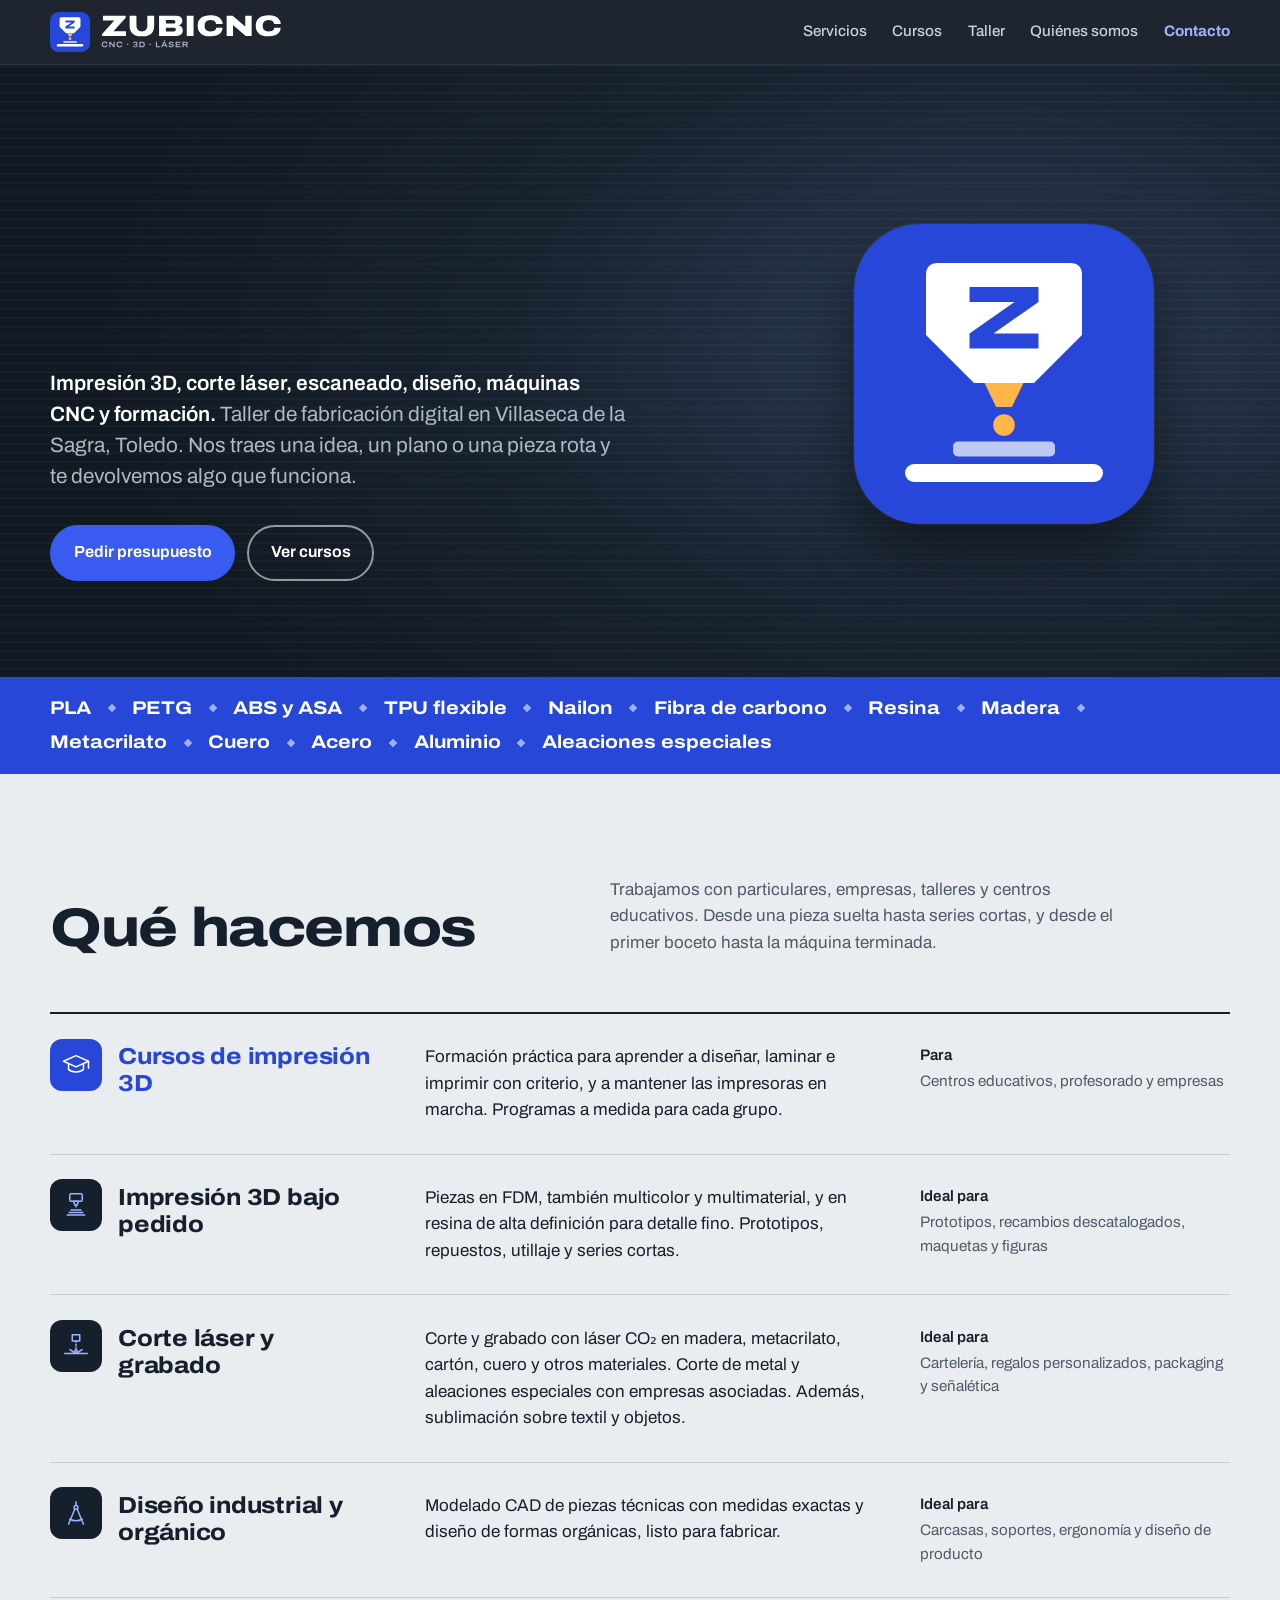
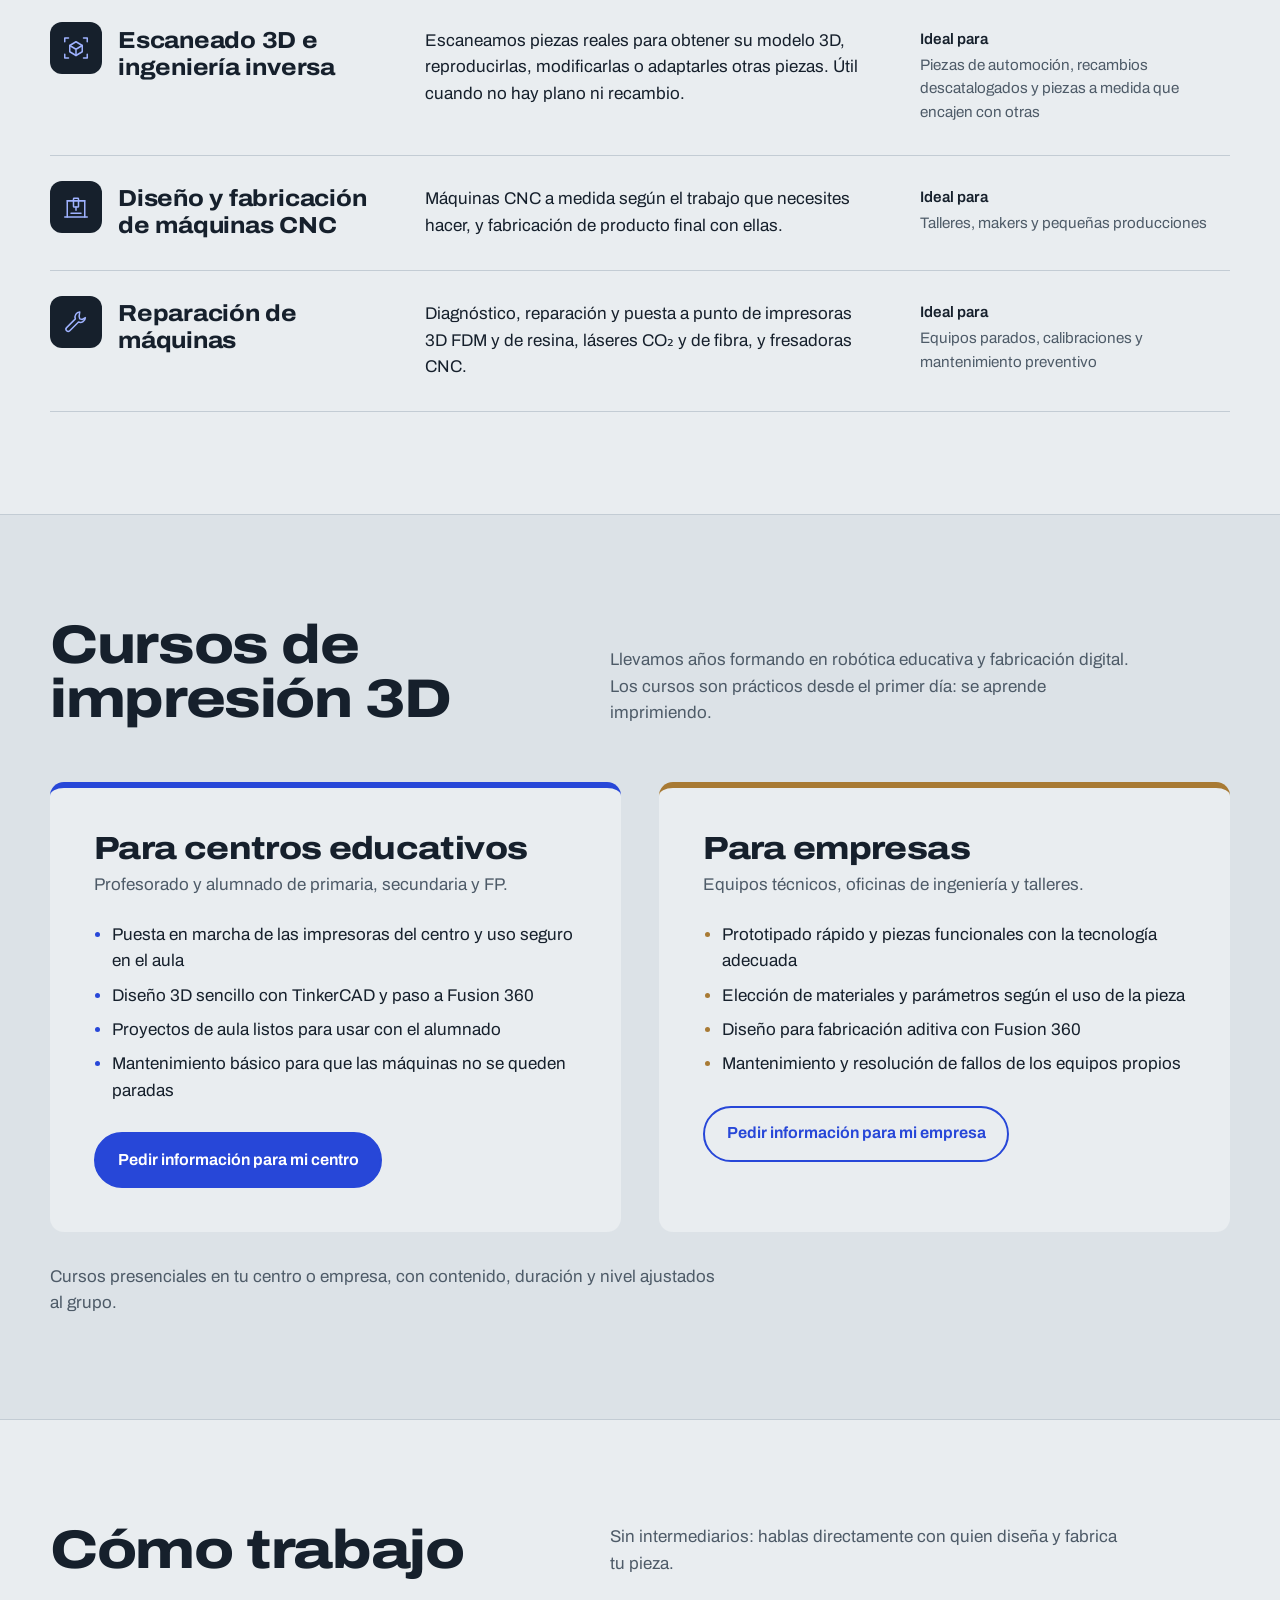
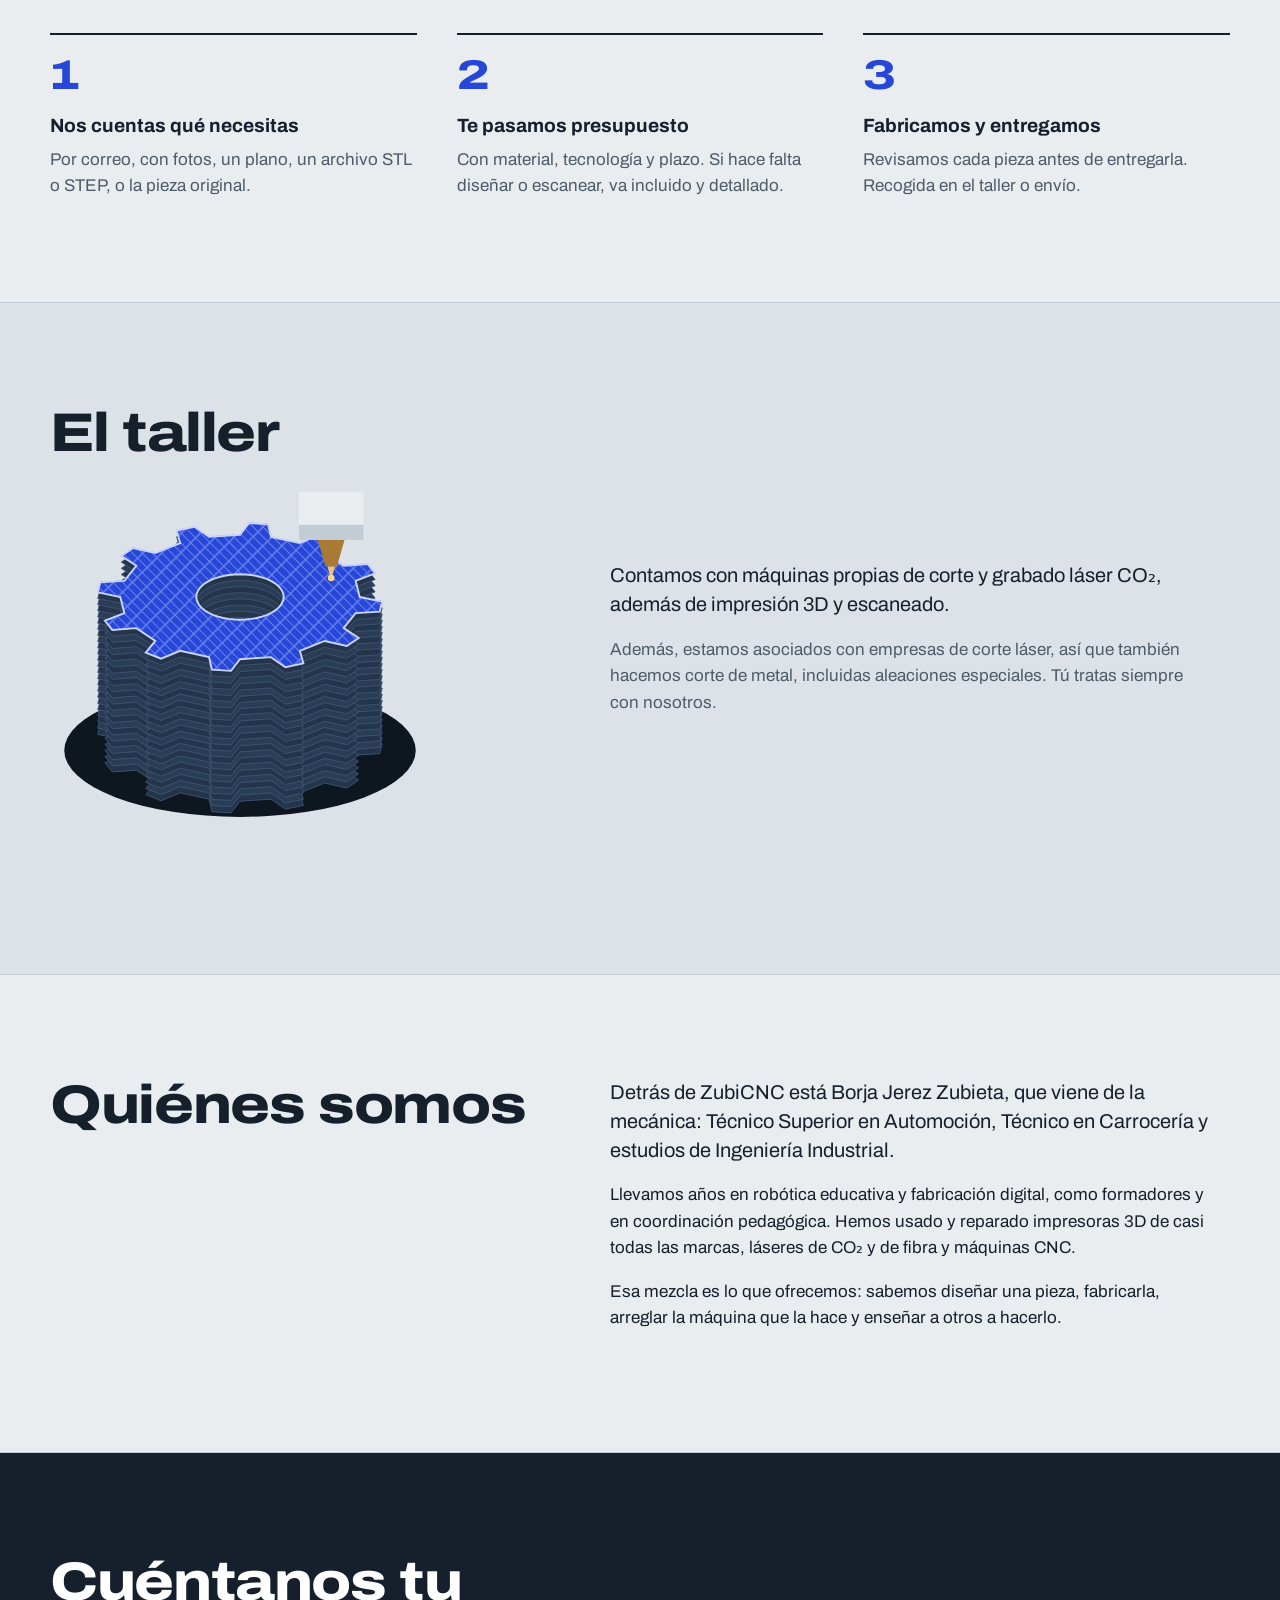
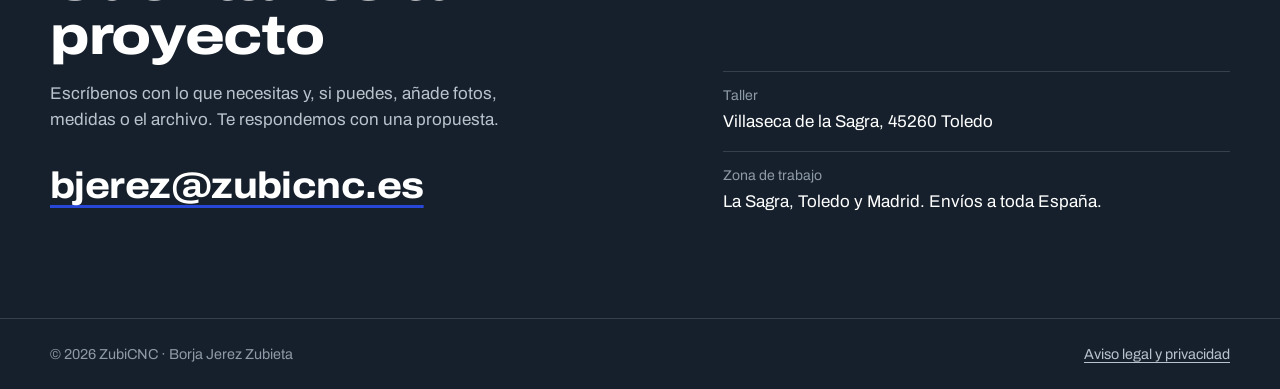
==== commit 9923fe7d: "Textos en plural (hacemos) Co-Authored-By: Claude Opus 5.5 <noreply@anthropic.com> Claude-Session: h" ====
--- a/index.html
+++ b/index.html
@@ -47,7 +47,7 @@
       <a href="#servicios">Servicios</a>
       <a href="#cursos">Cursos</a>
       <a href="#taller">Taller</a>
-      <a href="#sobre-mi">Sobre mí</a>
+      <a href="#equipo">Quiénes somos</a>
       <a class="nav-contacto" href="#contacto">Contacto</a>
     </nav>
   </div>
@@ -64,7 +64,7 @@
         </h1>
         <p class="entradilla">
           <strong>Impresión 3D, corte láser, escaneado, diseño, máquinas CNC y formación.</strong>
-          Taller de fabricación digital en Villaseca de la Sagra, Toledo. Me traes una idea, un plano o una pieza rota y te devuelvo algo que funciona.
+          Taller de fabricación digital en Villaseca de la Sagra, Toledo. Nos traes una idea, un plano o una pieza rota y te devolvemos algo que funciona.
         </p>
         <div class="acciones">
           <a class="boton boton-lleno" href="#contacto">Pedir presupuesto</a>
@@ -86,8 +86,8 @@
   <section class="seccion" id="servicios" aria-labelledby="t-servicios">
     <div class="envoltura">
       <div class="cabeza-seccion">
-        <h2 id="t-servicios">Qué hago</h2>
-        <p>Trabajo con particulares, empresas, talleres y centros educativos. Desde una pieza suelta hasta series cortas, y desde el primer boceto hasta la máquina terminada.</p>
+        <h2 id="t-servicios">Qué hacemos</h2>
+        <p>Trabajamos con particulares, empresas, talleres y centros educativos. Desde una pieza suelta hasta series cortas, y desde el primer boceto hasta la máquina terminada.</p>
       </div>
       <ul class="servicios">
         <li class="servicio servicio-destacado">
@@ -112,7 +112,7 @@
         </li>
         <li class="servicio">
           <div class="servicio-titulo"><span class="icono" aria-hidden="true"><svg viewBox="0 0 48 48" fill="none" stroke="currentColor" stroke-width="2.4" stroke-linecap="round" stroke-linejoin="round"><path d="M6 14V8h6M36 8h6v6M42 34v6h-6M12 40H6v-6"/><path d="M24 14 34 20v10l-10 6-10-6V20z"/><path d="m14 20 10 6 10-6M24 26v10"/></svg></span><h3>Escaneado 3D e ingeniería inversa</h3></div>
-          <p>Escaneo piezas reales para obtener su modelo 3D, reproducirlas, modificarlas o adaptarles otras piezas. Útil cuando no hay plano ni recambio.</p>
+          <p>Escaneamos piezas reales para obtener su modelo 3D, reproducirlas, modificarlas o adaptarles otras piezas. Útil cuando no hay plano ni recambio.</p>
           <p class="para"><b>Ideal para</b>Piezas de automoción, recambios descatalogados y piezas a medida que encajen con otras</p>
         </li>
         <li class="servicio">
@@ -133,7 +133,7 @@
     <div class="envoltura">
       <div class="cabeza-seccion">
         <h2 id="t-cursos">Cursos de impresión 3D</h2>
-        <p>Llevo años formando en robótica educativa y fabricación digital. Los cursos son prácticos desde el primer día: se aprende imprimiendo.</p>
+        <p>Llevamos años formando en robótica educativa y fabricación digital. Los cursos son prácticos desde el primer día: se aprende imprimiendo.</p>
       </div>
       <div class="cursos">
         <article class="curso">
@@ -171,16 +171,16 @@
       </div>
       <ol class="pasos">
         <li class="paso">
-          <h3>Me cuentas qué necesitas</h3>
+          <h3>Nos cuentas qué necesitas</h3>
           <p>Por correo, con fotos, un plano, un archivo STL o STEP, o la pieza original.</p>
         </li>
         <li class="paso">
-          <h3>Te paso presupuesto</h3>
+          <h3>Te pasamos presupuesto</h3>
           <p>Con material, tecnología y plazo. Si hace falta diseñar o escanear, va incluido y detallado.</p>
         </li>
         <li class="paso">
-          <h3>Fabrico y entrego</h3>
-          <p>Reviso cada pieza antes de entregarla. Recogida en el taller o envío.</p>
+          <h3>Fabricamos y entregamos</h3>
+          <p>Revisamos cada pieza antes de entregarla. Recogida en el taller o envío.</p>
         </li>
       </ol>
     </div>
@@ -225,18 +225,18 @@
       </div>
       <div class="taller-texto">
         <p class="taller-destacado">Contamos con máquinas propias de corte y grabado láser CO₂, además de impresión 3D y escaneado.</p>
-        <p>Y estamos asociados con empresas de corte láser, así que también hacemos corte de metal, incluidas aleaciones especiales. Tú tratas siempre con una sola persona.</p>
-      </div>
-    </div>
-  </section>
-
-  <section class="seccion" id="sobre-mi" aria-labelledby="t-sobre">
+        <p>Además, estamos asociados con empresas de corte láser, así que también hacemos corte de metal, incluidas aleaciones especiales. Tú tratas siempre con nosotros.</p>
+      </div>
+    </div>
+  </section>
+
+  <section class="seccion" id="equipo" aria-labelledby="t-sobre">
     <div class="envoltura sobre">
-      <h2 class="titulo-seccion" id="t-sobre">Sobre mí</h2>
+      <h2 class="titulo-seccion" id="t-sobre">Quiénes somos</h2>
       <div class="sobre-texto">
-        <p>Soy Borja Jerez Zubieta, y ZubiCNC es mi taller. Vengo de la mecánica: soy Técnico Superior en Automoción y Técnico en Carrocería, y estudié Ingeniería Industrial.</p>
-        <p>Llevo años trabajando en robótica educativa y fabricación digital, como formador y como coordinador pedagógico. He usado y reparado impresoras 3D de casi todas las marcas, láseres de CO₂ y de fibra y máquinas CNC.</p>
-        <p>Esa mezcla es lo que ofrezco: sé diseñar una pieza, fabricarla, arreglar la máquina que la hace y enseñar a otros a hacerlo.</p>
+        <p>Detrás de ZubiCNC está Borja Jerez Zubieta, que viene de la mecánica: Técnico Superior en Automoción, Técnico en Carrocería y estudios de Ingeniería Industrial.</p>
+        <p>Llevamos años en robótica educativa y fabricación digital, como formadores y en coordinación pedagógica. Hemos usado y reparado impresoras 3D de casi todas las marcas, láseres de CO₂ y de fibra y máquinas CNC.</p>
+        <p>Esa mezcla es lo que ofrecemos: sabemos diseñar una pieza, fabricarla, arreglar la máquina que la hace y enseñar a otros a hacerlo.</p>
       </div>
     </div>
   </section>
@@ -244,8 +244,8 @@
   <section class="seccion contacto" id="contacto" aria-labelledby="t-contacto">
     <div class="envoltura contacto-rejilla">
       <div>
-        <h2 class="titulo-seccion" id="t-contacto">Cuéntame tu proyecto</h2>
-        <p>Escríbeme con lo que necesitas y, si puedes, añade fotos, medidas o el archivo. Te respondo con una propuesta.</p>
+        <h2 class="titulo-seccion" id="t-contacto">Cuéntanos tu proyecto</h2>
+        <p>Escríbenos con lo que necesitas y, si puedes, añade fotos, medidas o el archivo. Te respondemos con una propuesta.</p>
         <a class="correo-grande" href="mailto:bjerez@zubicnc.es">bjerez@zubicnc.es</a>
       </div>
       <dl class="datos">
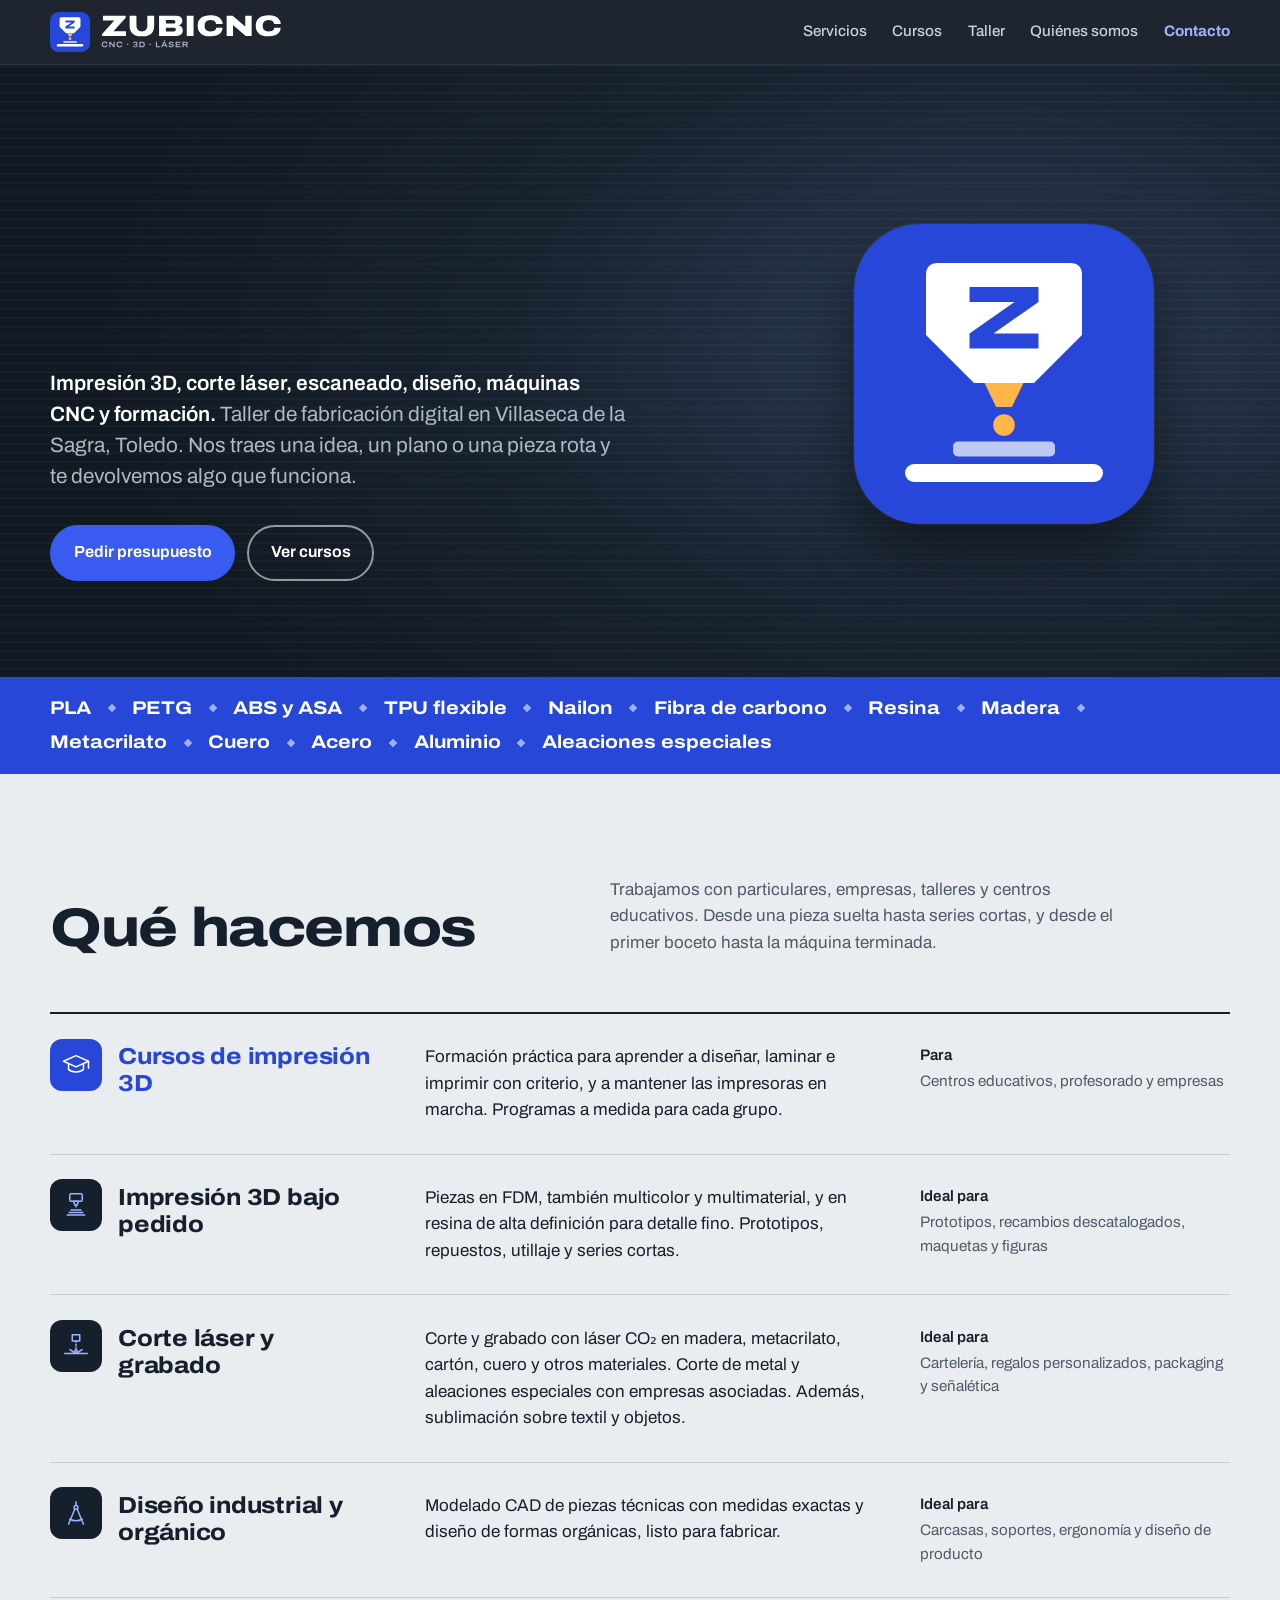
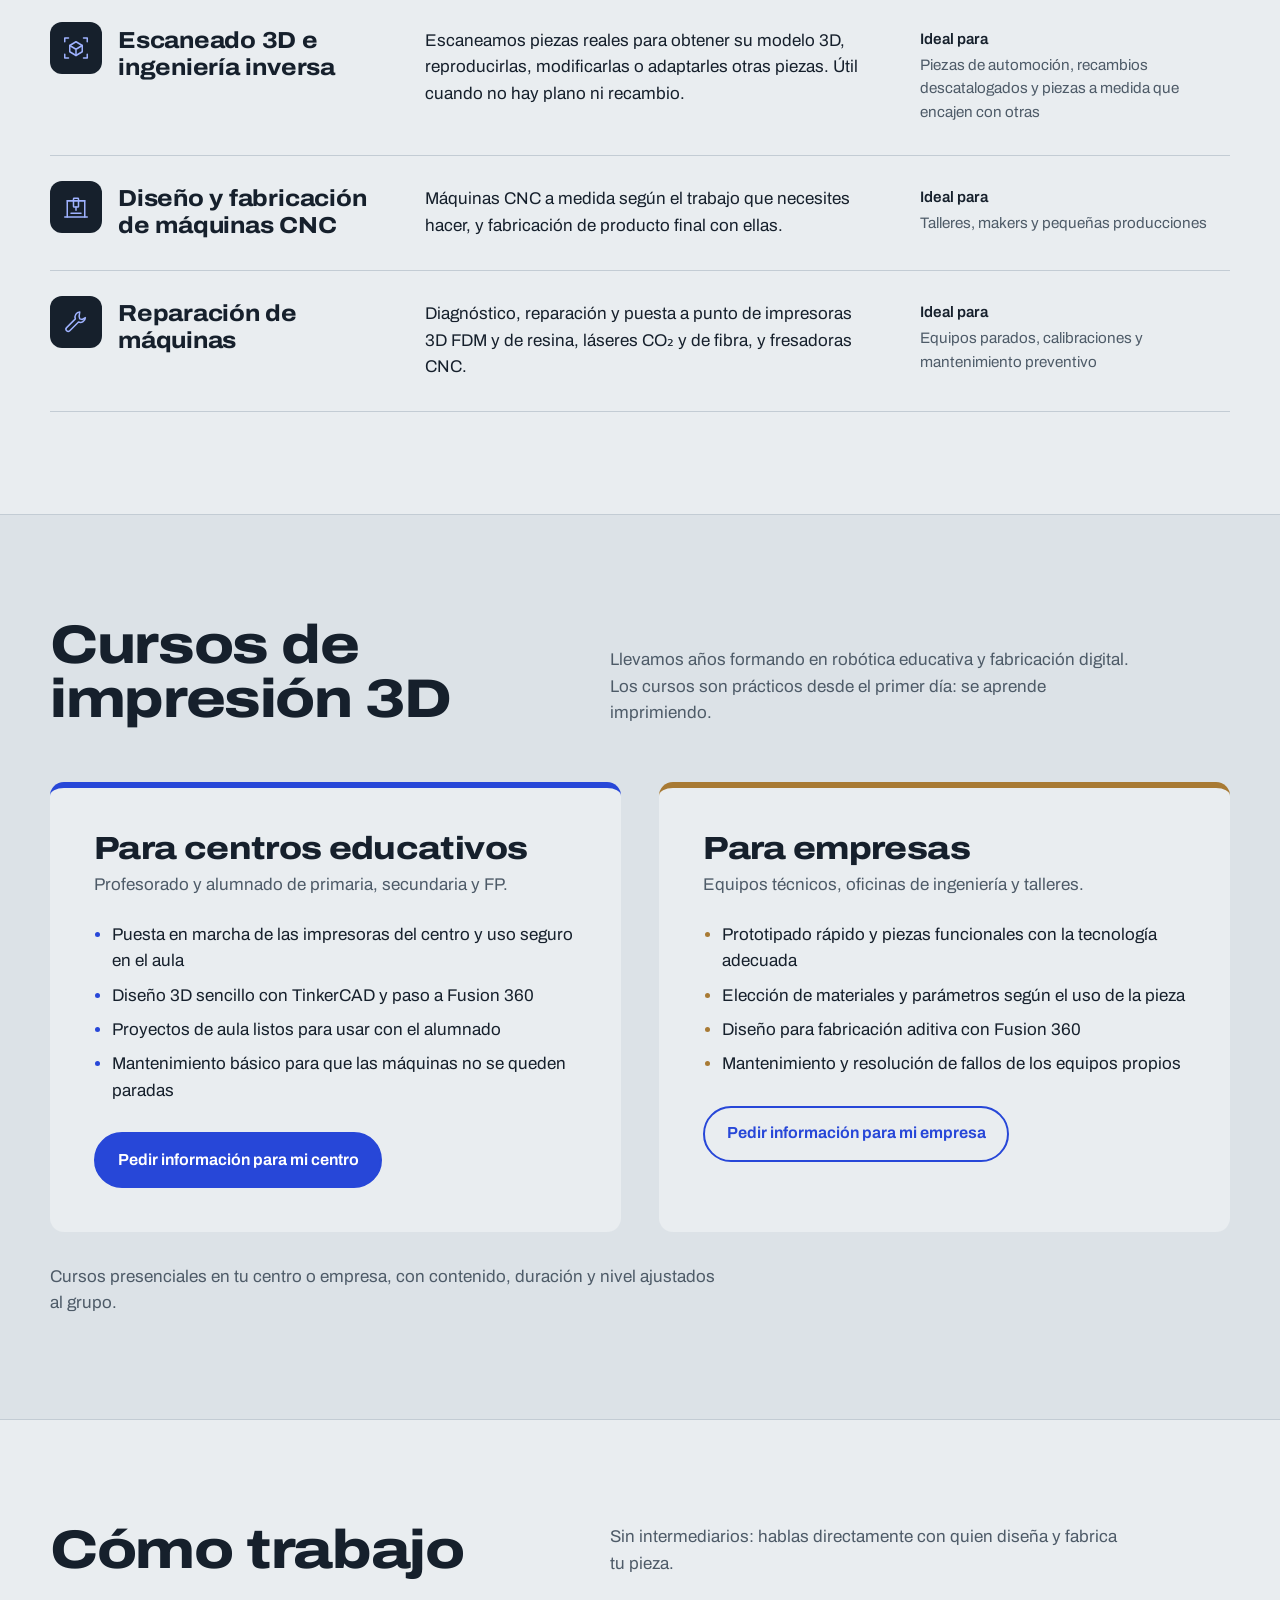
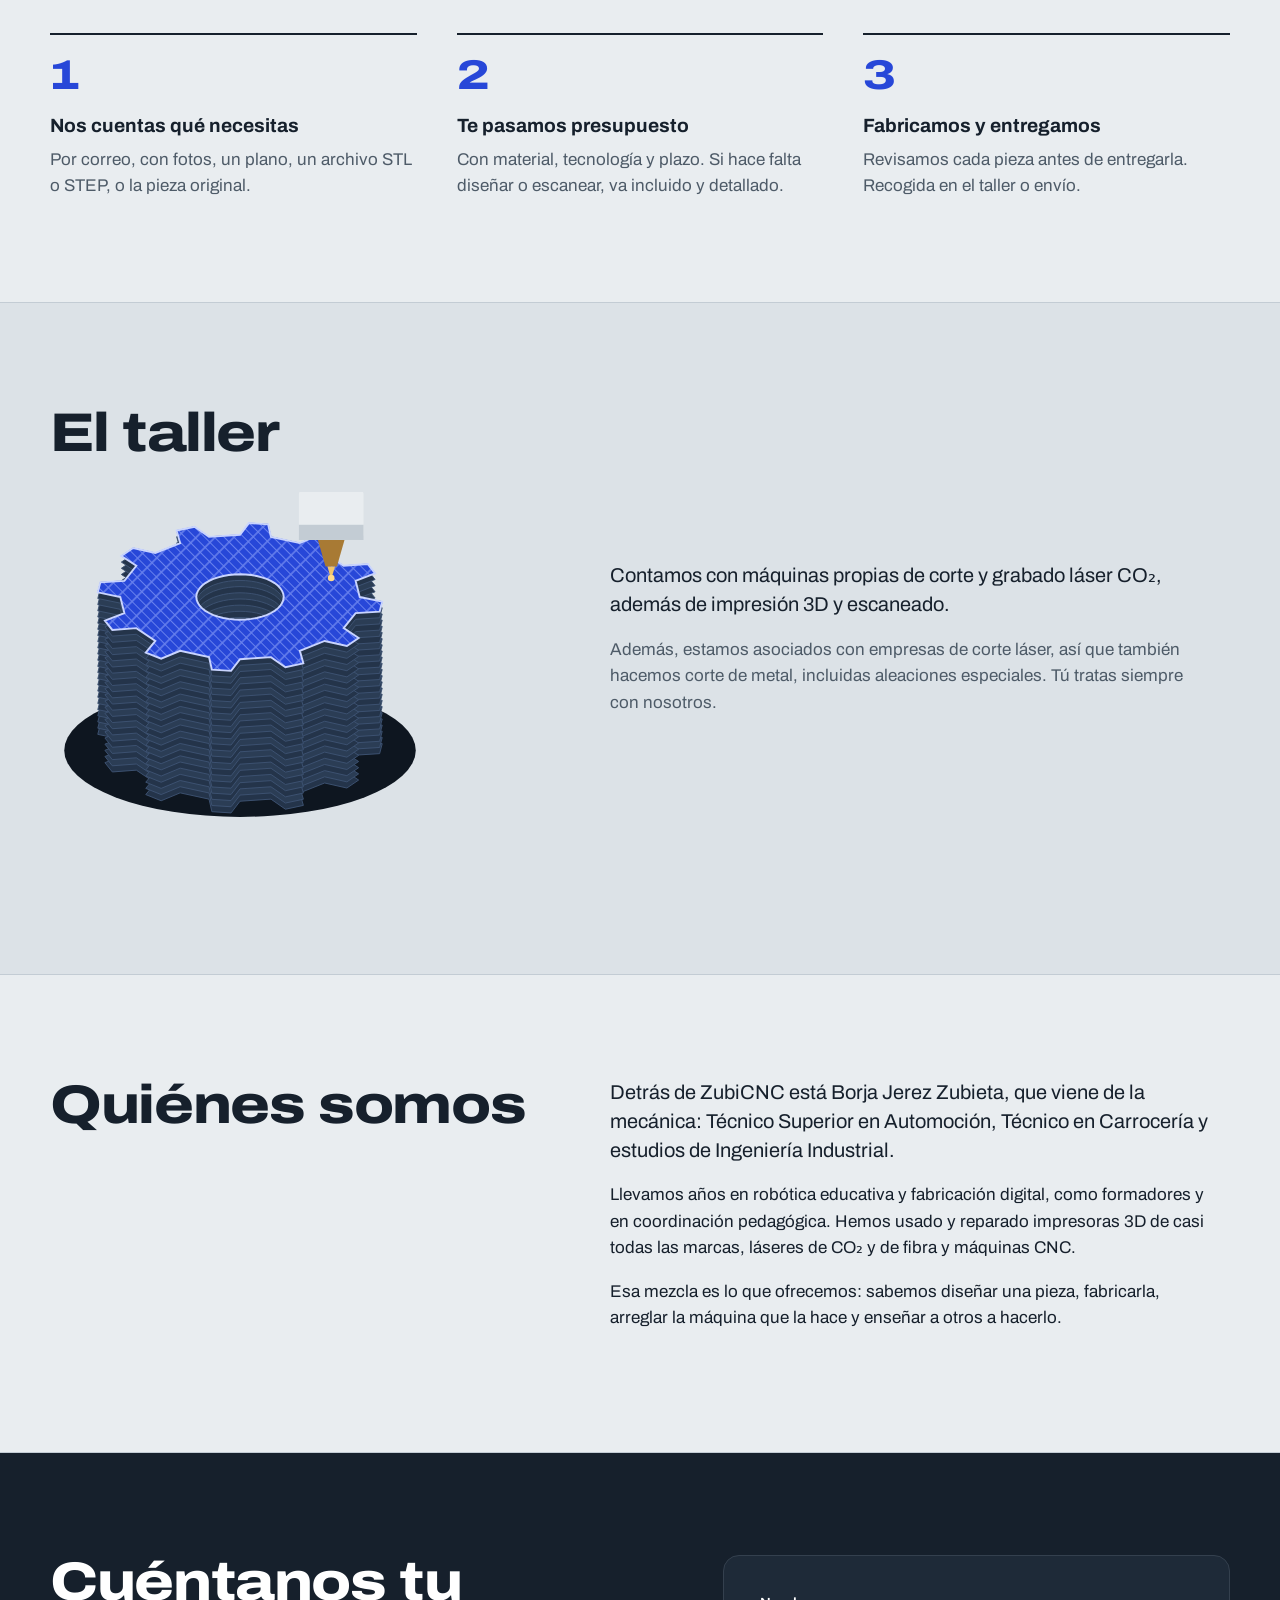
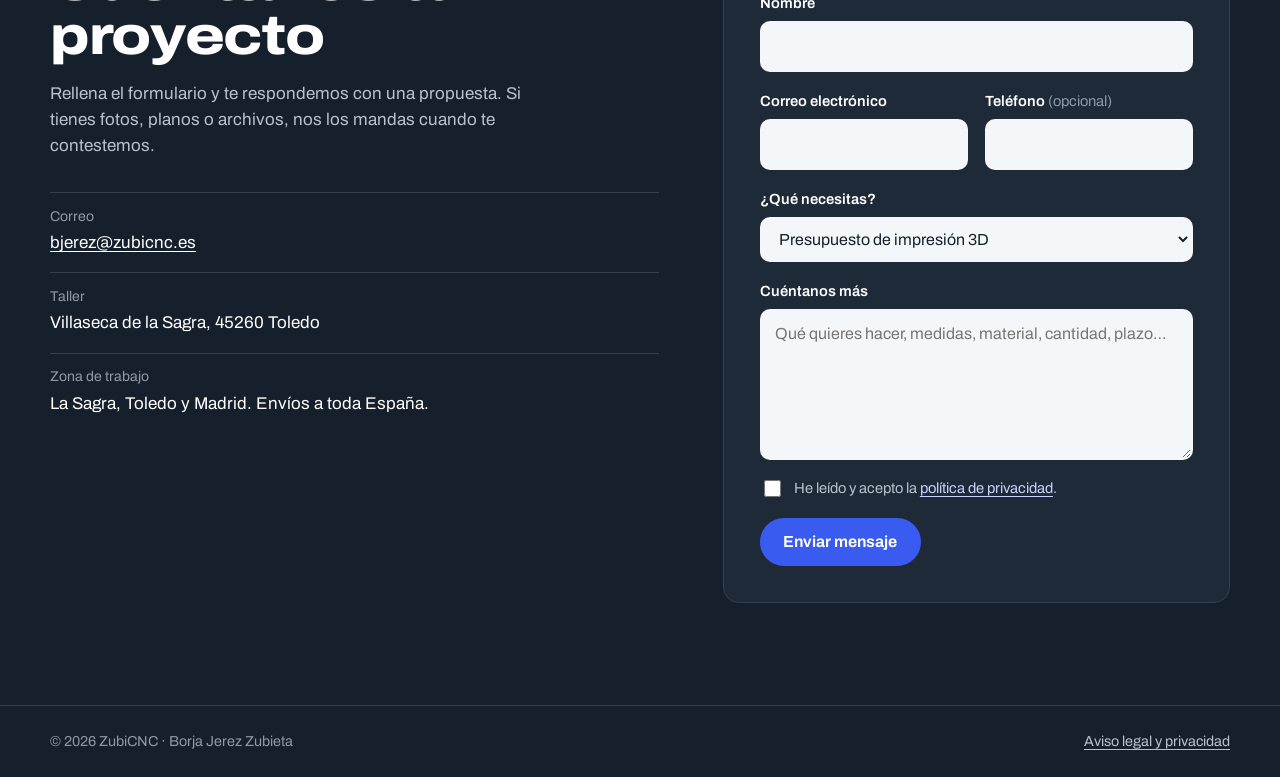
==== commit 6ef3ce74: "Formulario de contacto con FormSubmit y página de gracias Co-Authored-By: Claude Opus 5.5 <noreply@a" ====
--- a/index.html
+++ b/index.html
@@ -145,7 +145,7 @@
             <li>Proyectos de aula listos para usar con el alumnado</li>
             <li>Mantenimiento básico para que las máquinas no se queden paradas</li>
           </ul>
-          <a class="boton boton-lleno" href="mailto:bjerez@zubicnc.es?subject=Curso%20de%20impresi%C3%B3n%203D%20para%20centro%20educativo">Pedir información para mi centro</a>
+          <a class="boton boton-lleno" href="#contacto">Pedir información para mi centro</a>
         </article>
         <article class="curso">
           <h3>Para empresas</h3>
@@ -156,7 +156,7 @@
             <li>Diseño para fabricación aditiva con Fusion 360</li>
             <li>Mantenimiento y resolución de fallos de los equipos propios</li>
           </ul>
-          <a class="boton boton-borde" href="mailto:bjerez@zubicnc.es?subject=Curso%20de%20impresi%C3%B3n%203D%20para%20empresa">Pedir información para mi empresa</a>
+          <a class="boton boton-borde" href="#contacto">Pedir información para mi empresa</a>
         </article>
       </div>
       <p class="nota-cursos">Cursos presenciales en tu centro o empresa, con contenido, duración y nivel ajustados al grupo.</p>
@@ -243,15 +243,60 @@
 
   <section class="seccion contacto" id="contacto" aria-labelledby="t-contacto">
     <div class="envoltura contacto-rejilla">
-      <div>
+      <div class="contacto-info">
         <h2 class="titulo-seccion" id="t-contacto">Cuéntanos tu proyecto</h2>
-        <p>Escríbenos con lo que necesitas y, si puedes, añade fotos, medidas o el archivo. Te respondemos con una propuesta.</p>
-        <a class="correo-grande" href="mailto:bjerez@zubicnc.es">bjerez@zubicnc.es</a>
-      </div>
-      <dl class="datos">
-        <div><dt>Taller</dt><dd>Villaseca de la Sagra, 45260 Toledo</dd></div>
-        <div><dt>Zona de trabajo</dt><dd>La Sagra, Toledo y Madrid. Envíos a toda España.</dd></div>
-      </dl>
+        <p>Rellena el formulario y te respondemos con una propuesta. Si tienes fotos, planos o archivos, nos los mandas cuando te contestemos.</p>
+        <dl class="datos">
+          <div><dt>Correo</dt><dd><a href="mailto:bjerez@zubicnc.es">bjerez@zubicnc.es</a></dd></div>
+          <div><dt>Taller</dt><dd>Villaseca de la Sagra, 45260 Toledo</dd></div>
+          <div><dt>Zona de trabajo</dt><dd>La Sagra, Toledo y Madrid. Envíos a toda España.</dd></div>
+        </dl>
+      </div>
+
+      <form class="formulario" action="https://formsubmit.co/bjerez@zubicnc.es" method="POST">
+        <input type="hidden" name="_subject" value="Nuevo contacto desde zubicnc.es">
+        <input type="hidden" name="_next" value="https://zubicnc.es/gracias.html">
+        <input type="hidden" name="_template" value="table">
+        <input type="hidden" name="_captcha" value="false">
+        <input type="text" name="_honey" class="trampa" tabindex="-1" autocomplete="off" aria-hidden="true">
+
+        <div class="campo">
+          <label for="f-nombre">Nombre</label>
+          <input id="f-nombre" name="Nombre" type="text" autocomplete="name" required>
+        </div>
+        <div class="campo-doble">
+          <div class="campo">
+            <label for="f-email">Correo electrónico</label>
+            <input id="f-email" name="email" type="email" autocomplete="email" required>
+          </div>
+          <div class="campo">
+            <label for="f-tel">Teléfono <span>(opcional)</span></label>
+            <input id="f-tel" name="Teléfono" type="tel" autocomplete="tel">
+          </div>
+        </div>
+        <div class="campo">
+          <label for="f-servicio">¿Qué necesitas?</label>
+          <select id="f-servicio" name="Servicio">
+            <option>Presupuesto de impresión 3D</option>
+            <option>Corte láser, grabado o corte de metal</option>
+            <option>Diseño o escaneado 3D</option>
+            <option>Máquina CNC a medida</option>
+            <option>Reparación de una máquina</option>
+            <option>Curso para centro educativo</option>
+            <option>Curso para empresa</option>
+            <option>Otra cosa</option>
+          </select>
+        </div>
+        <div class="campo">
+          <label for="f-mensaje">Cuéntanos más</label>
+          <textarea id="f-mensaje" name="Mensaje" rows="5" required placeholder="Qué quieres hacer, medidas, material, cantidad, plazo…"></textarea>
+        </div>
+        <label class="acepto">
+          <input type="checkbox" name="Acepta privacidad" value="Sí" required>
+          <span>He leído y acepto la <a href="aviso-legal.html#datos">política de privacidad</a>.</span>
+        </label>
+        <button class="boton boton-lleno" type="submit">Enviar mensaje</button>
+      </form>
     </div>
   </section>
 
--- a/style.css
+++ b/style.css
@@ -452,3 +452,43 @@
 
 .pieza { width: min(100%, 380px); height: auto; margin-top: 2rem; }
 .taller { align-items: center; }
+
+/* Formulario de contacto */
+.contacto-rejilla { align-items: start; }
+.contacto-info .datos { margin-top: 2rem; }
+.formulario {
+  background: #1E2A38;
+  border: 1px solid #34404E;
+  border-radius: 16px;
+  padding: clamp(1.5rem, 3vw, 2.25rem);
+  display: grid;
+  gap: 1.1rem;
+}
+.campo { display: grid; gap: 0.4rem; }
+.campo-doble { display: grid; grid-template-columns: 1fr 1fr; gap: 1.1rem; }
+.campo label { font-size: 0.92rem; font-weight: 600; color: #fff; }
+.campo label span { font-weight: 400; color: #8E9AA7; }
+.campo input, .campo select, .campo textarea {
+  font: inherit;
+  font-size: 1rem;
+  color: var(--tinta);
+  background: #F4F7FA;
+  border: 2px solid transparent;
+  border-radius: 10px;
+  padding: 0.7rem 0.85rem;
+  width: 100%;
+}
+.campo textarea { resize: vertical; min-height: 8rem; }
+.campo input:focus, .campo select:focus, .campo textarea:focus {
+  outline: none;
+  border-color: #6F8BFF;
+  background: #fff;
+}
+.acepto { display: flex; gap: 0.6rem; align-items: flex-start; font-size: 0.92rem; color: #B9C3CE; }
+.acepto input { width: 1.1rem; height: 1.1rem; margin-top: 0.15rem; accent-color: var(--cobalto); flex: none; }
+.acepto a { color: #C9D4FF; }
+.formulario .boton { justify-self: start; cursor: pointer; font-family: inherit; }
+.contacto .boton-lleno { background: #3A5BF0; border-color: #3A5BF0; }
+.contacto .boton-lleno:hover { background: #5574FF; border-color: #5574FF; }
+.trampa { position: absolute; left: -9999px; width: 1px; height: 1px; opacity: 0; }
+@media (max-width: 640px) { .campo-doble { grid-template-columns: 1fr; } }
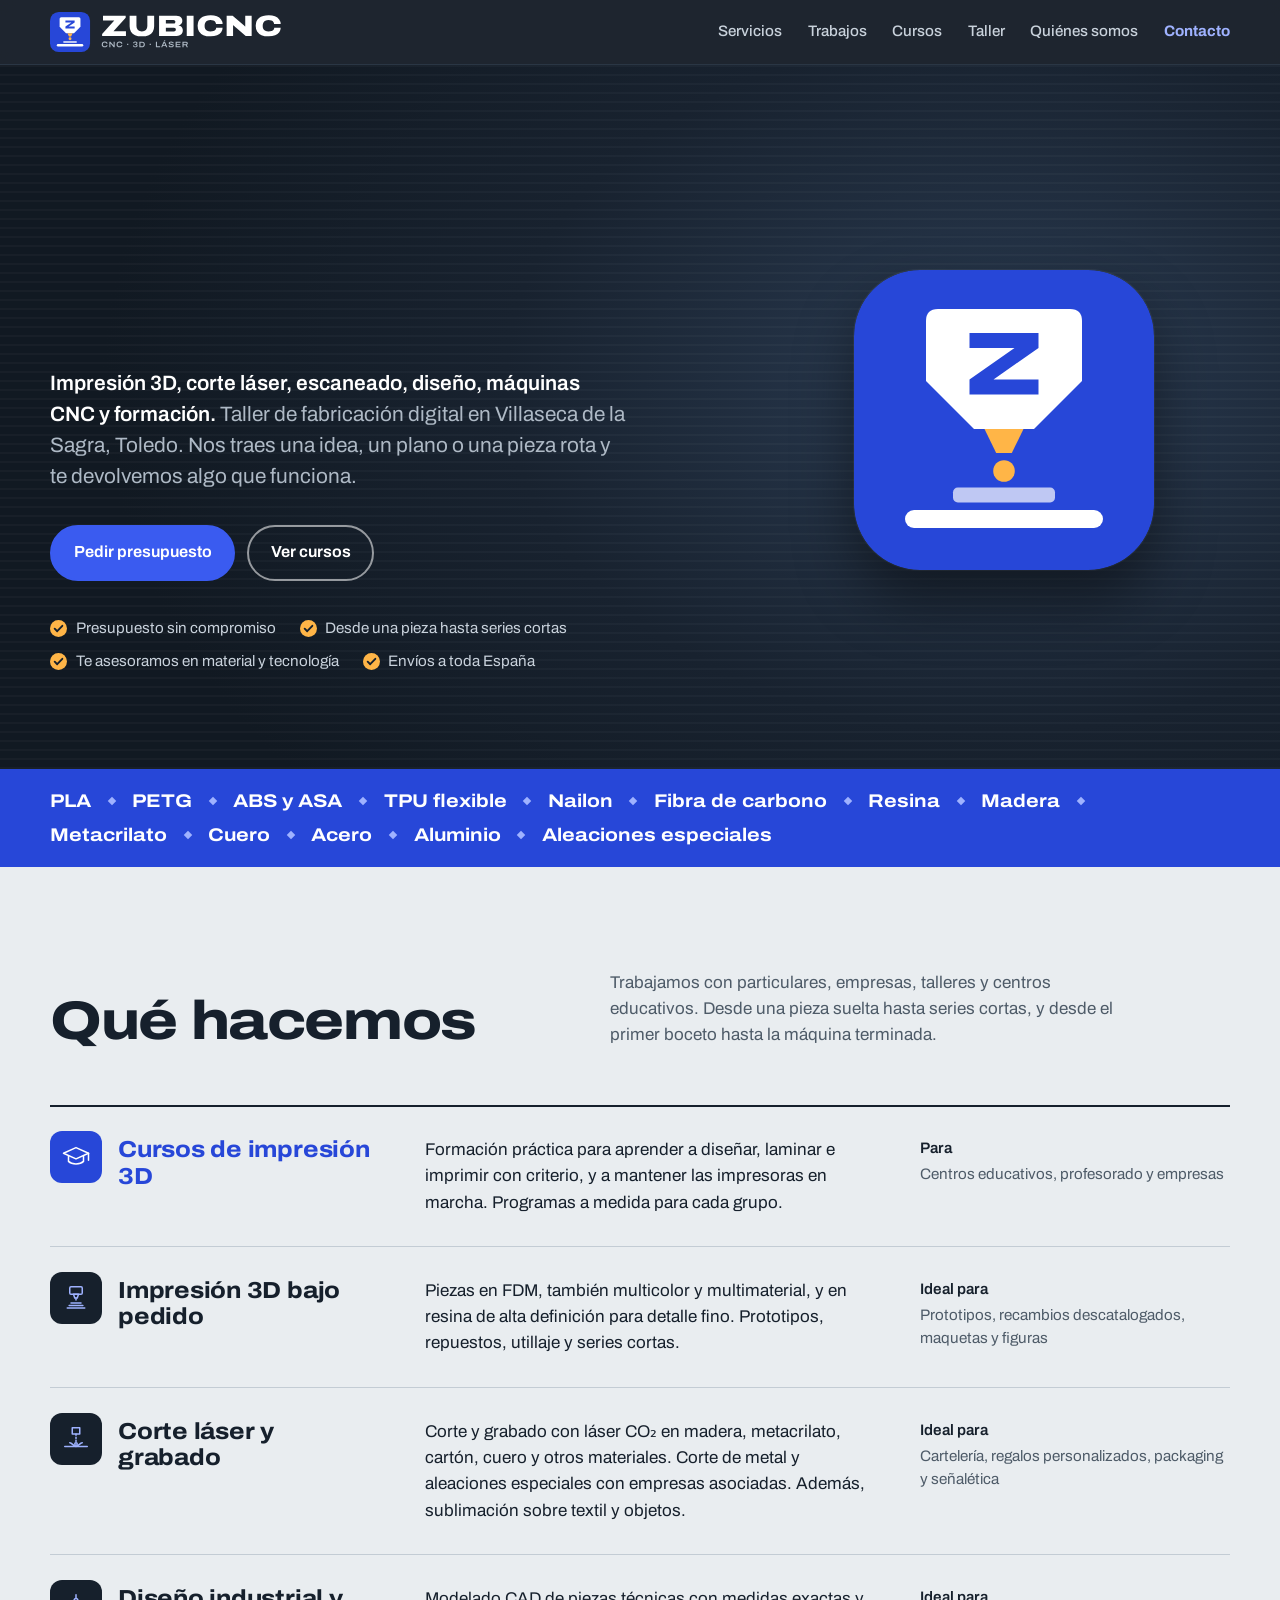
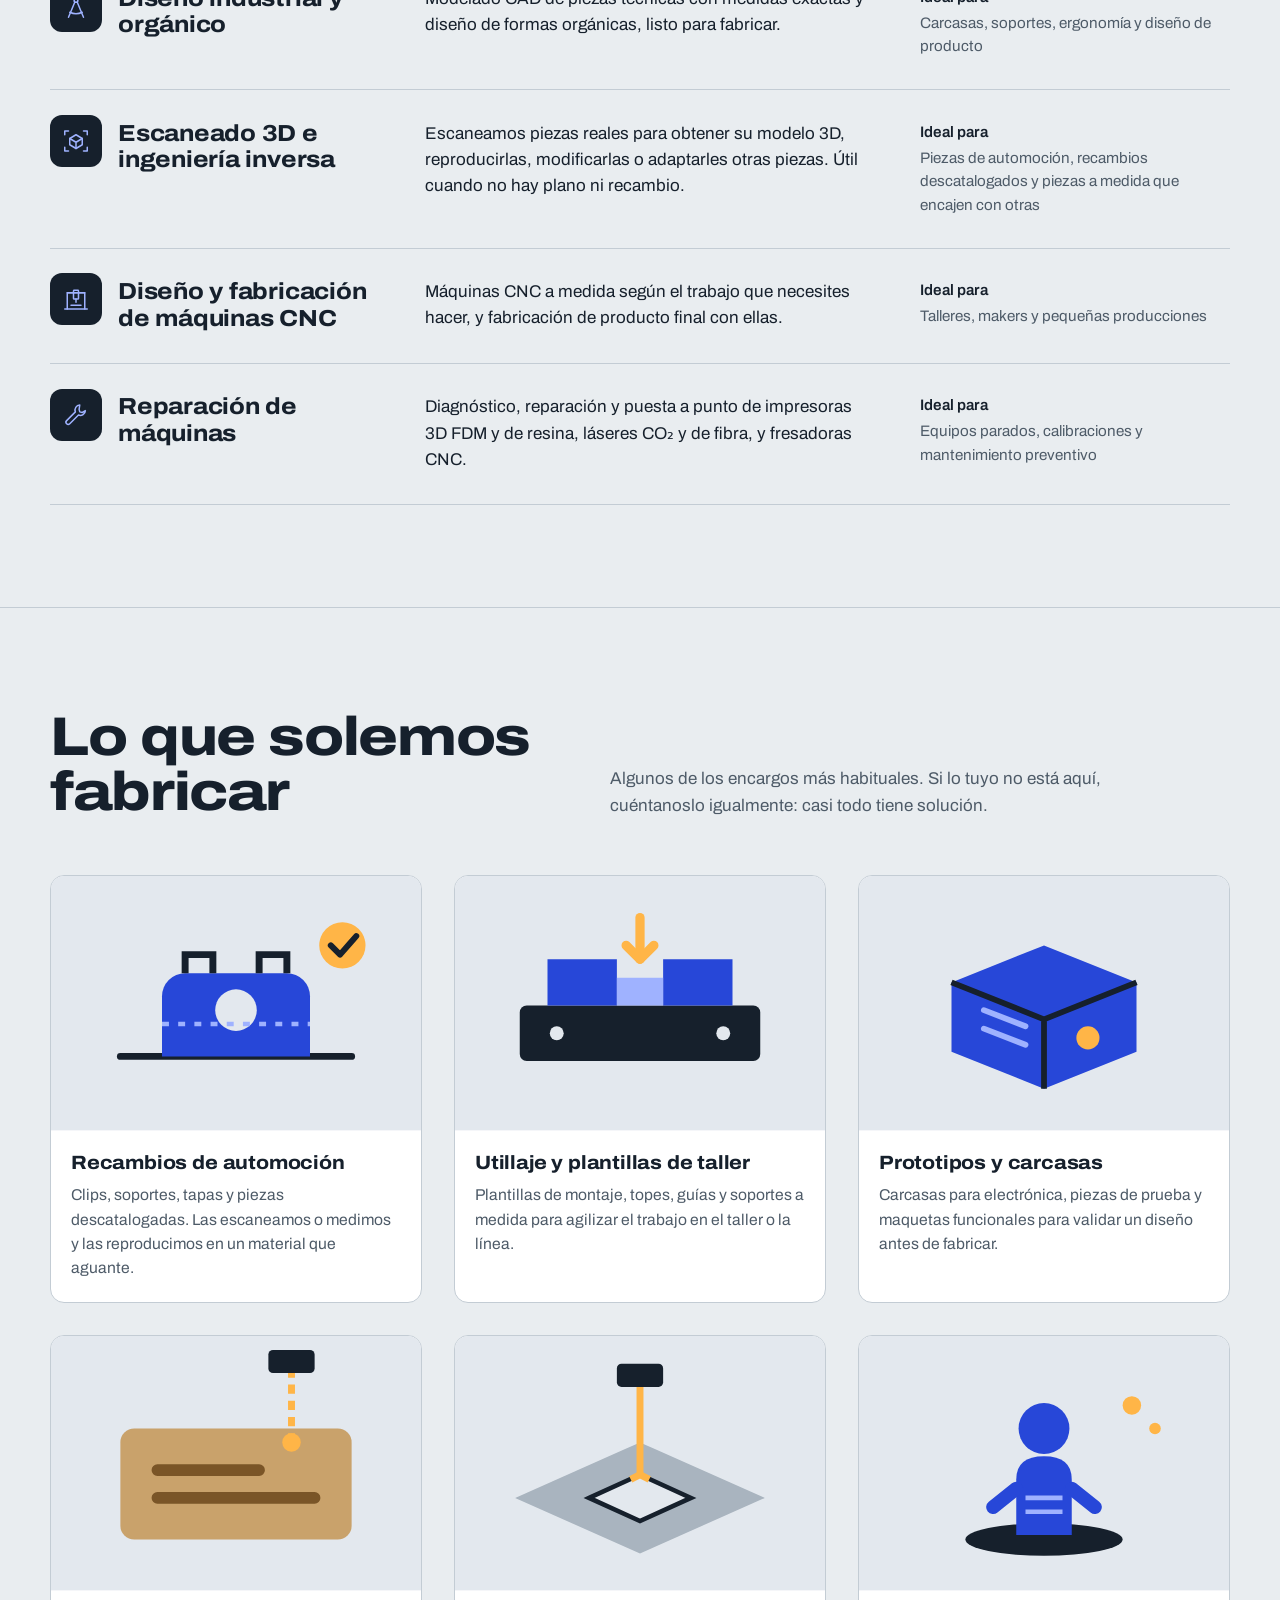
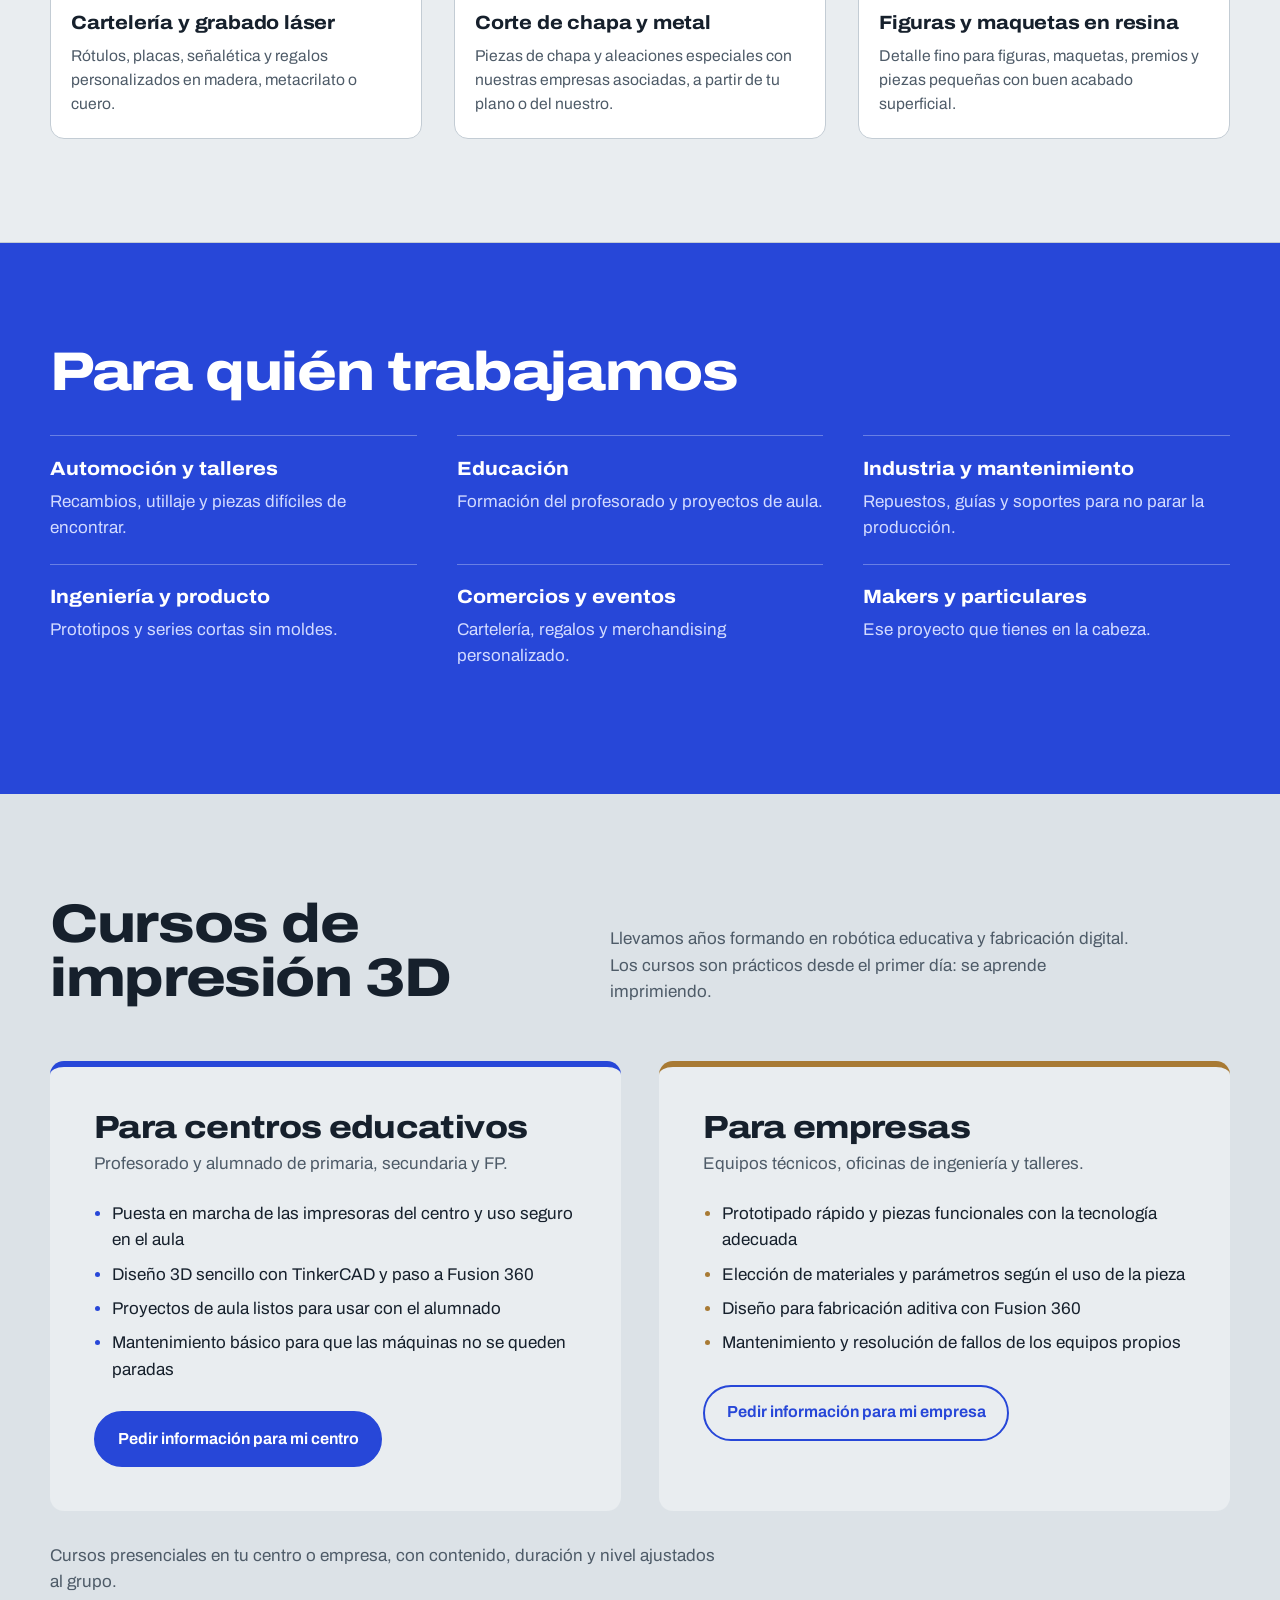
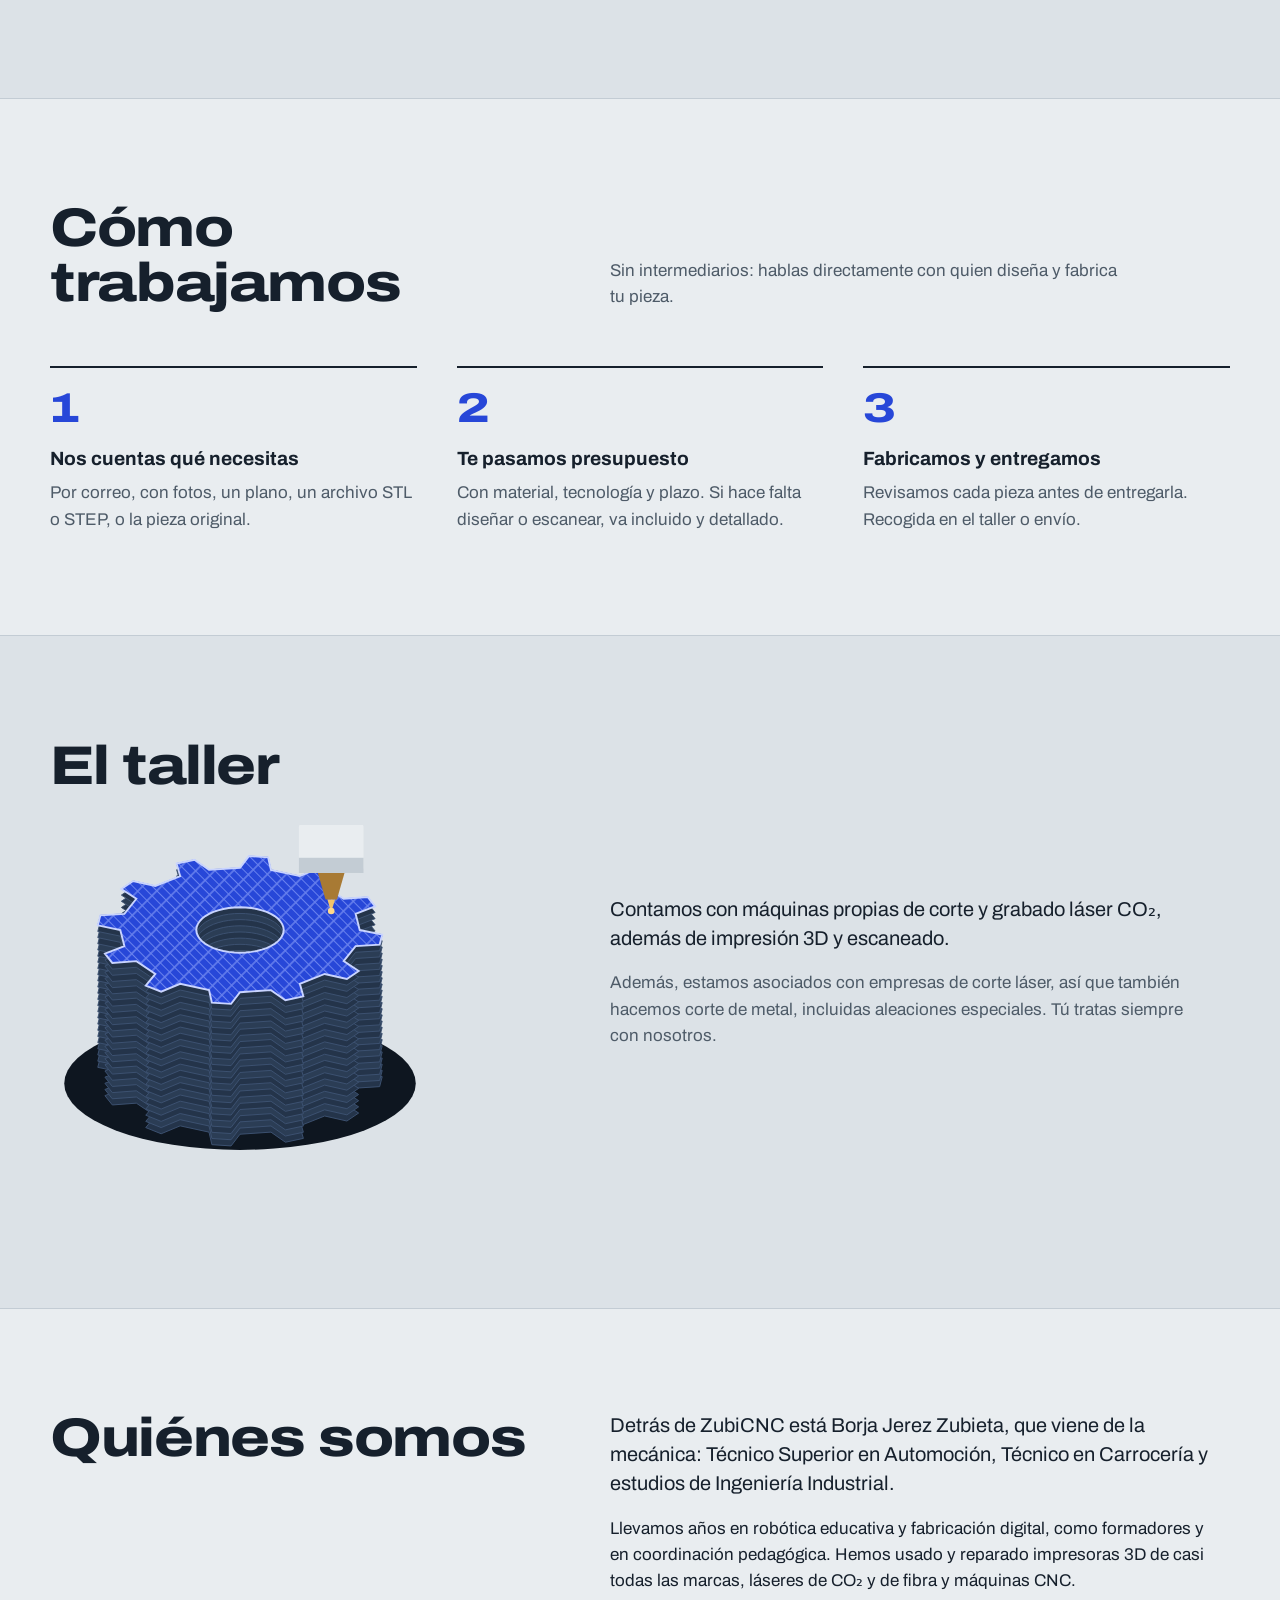
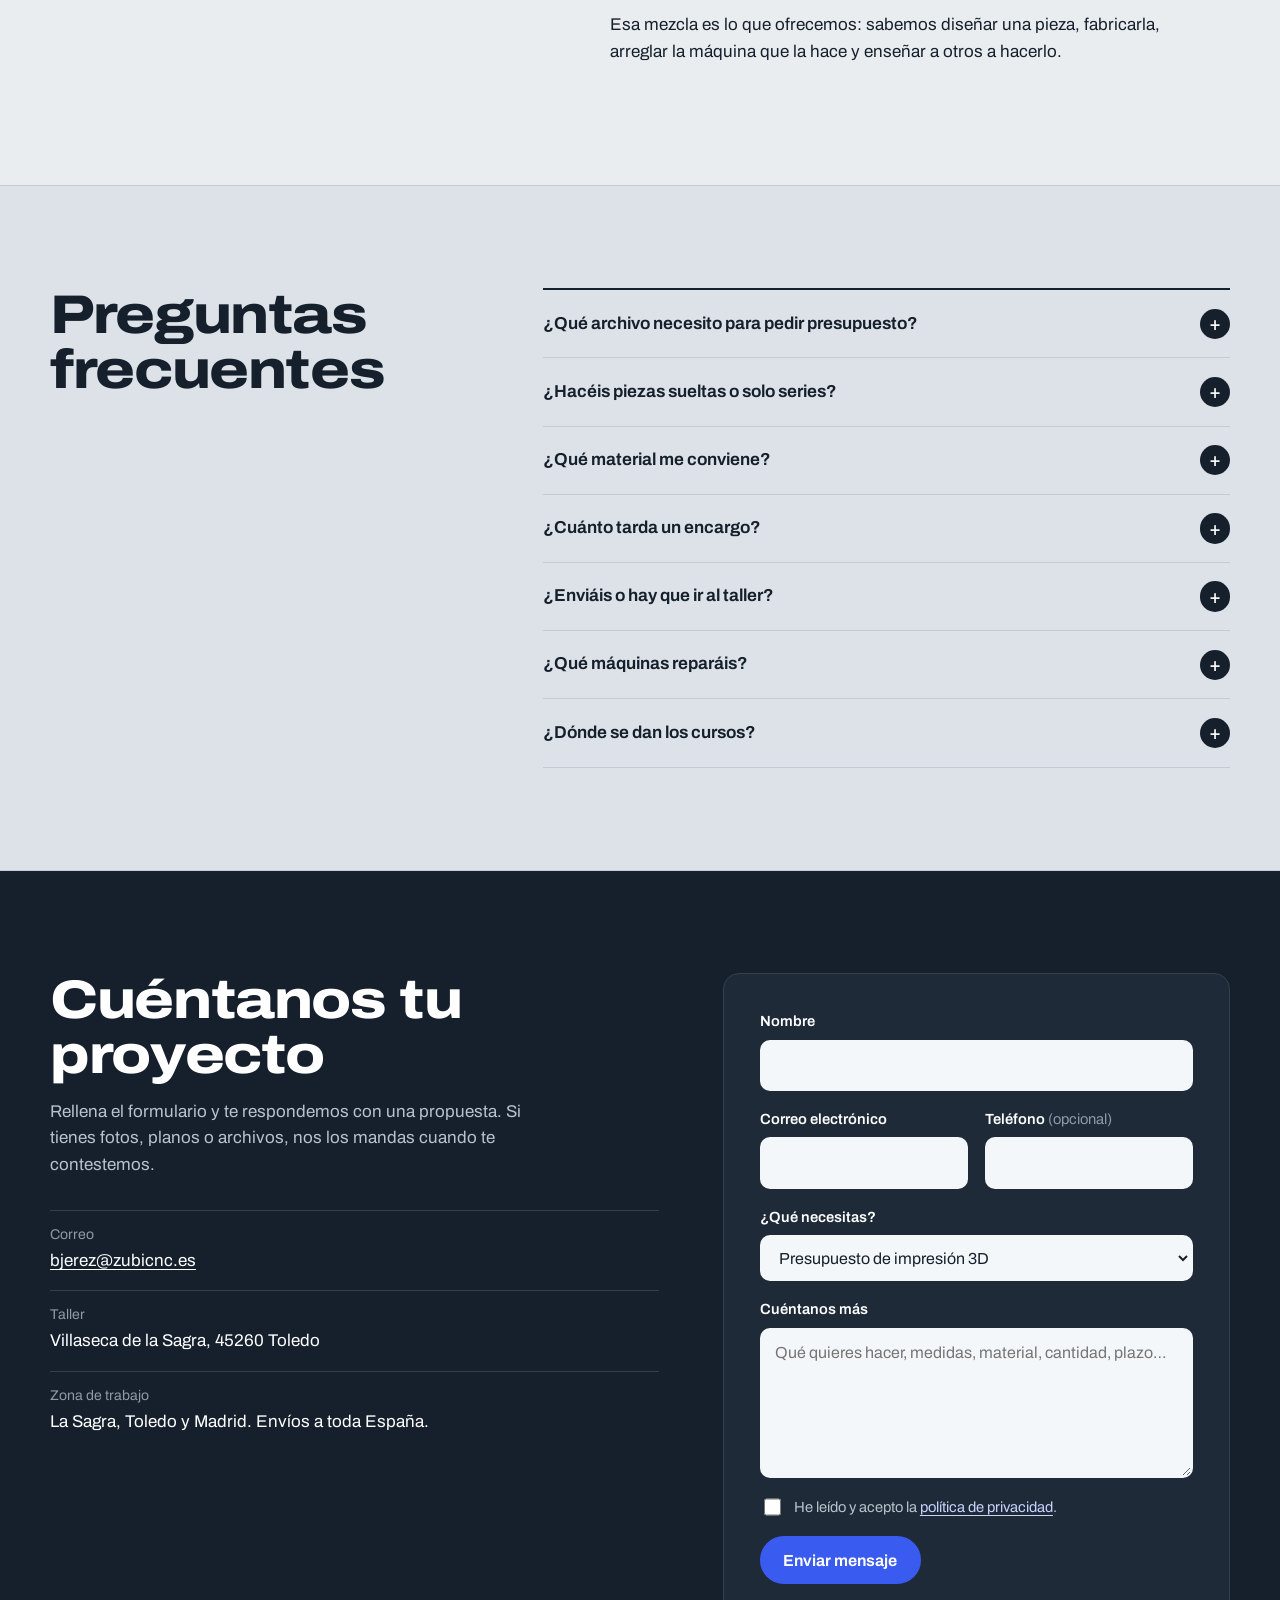
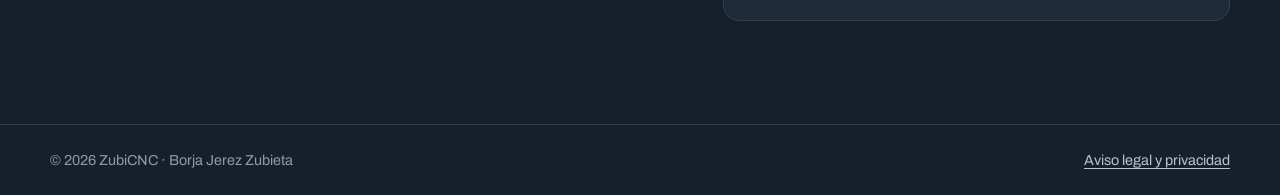
==== commit cb8bccaa: "Más atractiva: ventajas, trabajos ilustrados, sectores, preguntas frecuentes y botón flotante Co-Aut" ====
--- a/index.html
+++ b/index.html
@@ -45,6 +45,7 @@
     </a>
     <nav class="nav" aria-label="Principal">
       <a href="#servicios">Servicios</a>
+      <a href="#trabajos">Trabajos</a>
       <a href="#cursos">Cursos</a>
       <a href="#taller">Taller</a>
       <a href="#equipo">Quiénes somos</a>
@@ -70,6 +71,12 @@
           <a class="boton boton-lleno" href="#contacto">Pedir presupuesto</a>
           <a class="boton boton-claro" href="#cursos">Ver cursos</a>
         </div>
+        <ul class="ventajas">
+          <li>Presupuesto sin compromiso</li>
+          <li>Desde una pieza hasta series cortas</li>
+          <li>Te asesoramos en material y tecnología</li>
+          <li>Envíos a toda España</li>
+        </ul>
       </div>
       <div class="portada-logo"><img src="img/zubicnc-icono-azul.svg" width="320" height="320" alt=""></div>
     </div>
@@ -126,6 +133,86 @@
           <p class="para"><b>Ideal para</b>Equipos parados, calibraciones y mantenimiento preventivo</p>
         </li>
       </ul>
+    </div>
+  </section>
+
+
+  <section class="seccion" id="trabajos" aria-labelledby="t-trabajos">
+    <div class="envoltura">
+      <div class="cabeza-seccion">
+        <h2 id="t-trabajos">Lo que solemos fabricar</h2>
+        <p>Algunos de los encargos más habituales. Si lo tuyo no está aquí, cuéntanoslo igualmente: casi todo tiene solución.</p>
+      </div>
+      <ul class="ejemplos">
+        <li class="ejemplo">
+          <svg viewBox="0 0 160 110" aria-hidden="true"><rect x="0" y="0" width="160" height="110" fill="#E3E8EE"/>
+<path d="M30 78h100" stroke="#16202C" stroke-width="3" stroke-linecap="round"/>
+<path d="M48 78V52a10 10 0 0 1 10-10h44a10 10 0 0 1 10 10v26" fill="#2747D8"/>
+<circle cx="80" cy="58" r="9" fill="#E3E8EE"/>
+<path d="M58 42v-8h12v8M90 42v-8h12v8" fill="none" stroke="#16202C" stroke-width="3"/>
+<path d="M48 64h64" stroke="#9FB2FF" stroke-width="2" stroke-dasharray="3 4"/>
+<circle cx="126" cy="30" r="10" fill="#FFB547"/><path d="M121 30l4 4 7-8" fill="none" stroke="#16202C" stroke-width="2.6" stroke-linecap="round" stroke-linejoin="round"/></svg>
+          <h3>Recambios de automoción</h3>
+          <p>Clips, soportes, tapas y piezas descatalogadas. Las escaneamos o medimos y las reproducimos en un material que aguante.</p>
+        </li>
+        <li class="ejemplo">
+          <svg viewBox="0 0 160 110" aria-hidden="true"><rect width="160" height="110" fill="#E3E8EE"/>
+<rect x="28" y="56" width="104" height="24" rx="3" fill="#16202C"/>
+<rect x="40" y="36" width="30" height="20" fill="#2747D8"/><rect x="90" y="36" width="30" height="20" fill="#2747D8"/>
+<rect x="70" y="44" width="20" height="12" fill="#9FB2FF"/>
+<circle cx="44" cy="68" r="3" fill="#E3E8EE"/><circle cx="116" cy="68" r="3" fill="#E3E8EE"/>
+<path d="M80 18v18" stroke="#FFB547" stroke-width="4" stroke-linecap="round"/><path d="M74 30l6 6 6-6" fill="none" stroke="#FFB547" stroke-width="4" stroke-linecap="round" stroke-linejoin="round"/></svg>
+          <h3>Utillaje y plantillas de taller</h3>
+          <p>Plantillas de montaje, topes, guías y soportes a medida para agilizar el trabajo en el taller o la línea.</p>
+        </li>
+        <li class="ejemplo">
+          <svg viewBox="0 0 160 110" aria-hidden="true"><rect width="160" height="110" fill="#E3E8EE"/>
+<path d="M40 46l40-16 40 16v30l-40 16-40-16z" fill="#2747D8"/>
+<path d="M40 46l40 16 40-16M80 62v30" fill="none" stroke="#16202C" stroke-width="2.5" stroke-linejoin="round"/>
+<path d="M54 58l18 7M54 66l18 7" stroke="#9FB2FF" stroke-width="2.5" stroke-linecap="round"/>
+<circle cx="99" cy="70" r="5" fill="#FFB547"/></svg>
+          <h3>Prototipos y carcasas</h3>
+          <p>Carcasas para electrónica, piezas de prueba y maquetas funcionales para validar un diseño antes de fabricar.</p>
+        </li>
+        <li class="ejemplo">
+          <svg viewBox="0 0 160 110" aria-hidden="true"><rect width="160" height="110" fill="#E3E8EE"/>
+<rect x="30" y="40" width="100" height="48" rx="6" fill="#C9A26B"/>
+<path d="M46 58h44M46 70h68" stroke="#7A5527" stroke-width="5" stroke-linecap="round"/>
+<path d="M104 14v30" stroke="#FFB547" stroke-width="3" stroke-dasharray="4 3"/>
+<rect x="94" y="6" width="20" height="10" rx="2" fill="#16202C"/>
+<circle cx="104" cy="46" r="4" fill="#FFB547"/></svg>
+          <h3>Cartelería y grabado láser</h3>
+          <p>Rótulos, placas, señalética y regalos personalizados en madera, metacrilato o cuero.</p>
+        </li>
+        <li class="ejemplo">
+          <svg viewBox="0 0 160 110" aria-hidden="true"><rect width="160" height="110" fill="#E3E8EE"/>
+<path d="M26 70l54-24 54 24-54 24z" fill="#A9B4BF"/>
+<path d="M58 70l22-10 22 10-22 10z" fill="#E3E8EE" stroke="#16202C" stroke-width="2"/>
+<path d="M80 60v-40" stroke="#FFB547" stroke-width="3"/>
+<rect x="70" y="12" width="20" height="10" rx="2" fill="#16202C"/>
+<path d="M76 62l4-2 4 2" stroke="#FFB547" stroke-width="3" fill="none"/></svg>
+          <h3>Corte de chapa y metal</h3>
+          <p>Piezas de chapa y aleaciones especiales con nuestras empresas asociadas, a partir de tu plano o del nuestro.</p>
+        </li>
+        <li class="ejemplo">
+          <svg viewBox="0 0 160 110" aria-hidden="true"><rect width="160" height="110" fill="#E3E8EE"/>
+<ellipse cx="80" cy="88" rx="34" ry="7" fill="#16202C"/>
+<path d="M68 86V62q0-10 12-10t12 10v24z" fill="#2747D8"/>
+<circle cx="80" cy="40" r="11" fill="#2747D8"/>
+<path d="M68 66l-10 8M92 66l10 8" stroke="#2747D8" stroke-width="6" stroke-linecap="round"/>
+<path d="M72 70h16M72 76h16" stroke="#9FB2FF" stroke-width="2"/>
+<circle cx="118" cy="30" r="4" fill="#FFB547"/><circle cx="128" cy="40" r="2.5" fill="#FFB547"/></svg>
+          <h3>Figuras y maquetas en resina</h3>
+          <p>Detalle fino para figuras, maquetas, premios y piezas pequeñas con buen acabado superficial.</p>
+        </li>
+      </ul>
+    </div>
+  </section>
+
+  <section class="seccion sectores" aria-labelledby="t-sectores">
+    <div class="envoltura">
+      <h2 class="titulo-seccion" id="t-sectores">Para quién trabajamos</h2>
+      <ul class="lista-sectores"><li><b>Automoción y talleres</b><span>Recambios, utillaje y piezas difíciles de encontrar.</span></li><li><b>Educación</b><span>Formación del profesorado y proyectos de aula.</span></li><li><b>Industria y mantenimiento</b><span>Repuestos, guías y soportes para no parar la producción.</span></li><li><b>Ingeniería y producto</b><span>Prototipos y series cortas sin moldes.</span></li><li><b>Comercios y eventos</b><span>Cartelería, regalos y merchandising personalizado.</span></li><li><b>Makers y particulares</b><span>Ese proyecto que tienes en la cabeza.</span></li></ul>
     </div>
   </section>
 
@@ -166,7 +253,7 @@
   <section class="seccion" aria-labelledby="t-proceso">
     <div class="envoltura">
       <div class="cabeza-seccion">
-        <h2 id="t-proceso">Cómo trabajo</h2>
+        <h2 id="t-proceso">Cómo trabajamos</h2>
         <p>Sin intermediarios: hablas directamente con quien diseña y fabrica tu pieza.</p>
       </div>
       <ol class="pasos">
@@ -237,6 +324,43 @@
         <p>Detrás de ZubiCNC está Borja Jerez Zubieta, que viene de la mecánica: Técnico Superior en Automoción, Técnico en Carrocería y estudios de Ingeniería Industrial.</p>
         <p>Llevamos años en robótica educativa y fabricación digital, como formadores y en coordinación pedagógica. Hemos usado y reparado impresoras 3D de casi todas las marcas, láseres de CO₂ y de fibra y máquinas CNC.</p>
         <p>Esa mezcla es lo que ofrecemos: sabemos diseñar una pieza, fabricarla, arreglar la máquina que la hace y enseñar a otros a hacerlo.</p>
+      </div>
+    </div>
+  </section>
+
+
+  <section class="seccion seccion-alterna" id="preguntas" aria-labelledby="t-faq">
+    <div class="envoltura faq">
+      <h2 class="titulo-seccion" id="t-faq">Preguntas frecuentes</h2>
+      <div class="faq-lista">
+        <details>
+          <summary>¿Qué archivo necesito para pedir presupuesto?</summary>
+          <p>Para impresión 3D nos sirve STL, 3MF, STEP u OBJ. Para corte láser, DXF, SVG, AI o PDF vectorial. Si no tienes archivo, no pasa nada: lo diseñamos a partir de una foto con medidas, un boceto o la pieza original.</p>
+        </details>
+        <details>
+          <summary>¿Hacéis piezas sueltas o solo series?</summary>
+          <p>Las dos cosas. Fabricamos desde una sola pieza hasta series cortas, y te decimos qué tecnología sale mejor según la cantidad.</p>
+        </details>
+        <details>
+          <summary>¿Qué material me conviene?</summary>
+          <p>Depende de para qué sea la pieza: si va al sol, si tiene que aguantar calor, golpes o flexión, o si necesita buen acabado. Nos lo cuentas y te recomendamos el material y la tecnología.</p>
+        </details>
+        <details>
+          <summary>¿Cuánto tarda un encargo?</summary>
+          <p>Depende del tamaño, la cantidad y si hay que diseñar o escanear antes. Te damos el plazo junto con el presupuesto.</p>
+        </details>
+        <details>
+          <summary>¿Enviáis o hay que ir al taller?</summary>
+          <p>Puedes recoger en el taller de Villaseca de la Sagra o te lo enviamos a cualquier punto de España.</p>
+        </details>
+        <details>
+          <summary>¿Qué máquinas reparáis?</summary>
+          <p>Impresoras 3D de filamento y de resina de las principales marcas, láseres de CO₂ y de fibra y fresadoras CNC. Diagnóstico, cambio de piezas, calibración y puesta a punto.</p>
+        </details>
+        <details>
+          <summary>¿Dónde se dan los cursos?</summary>
+          <p>En tu centro educativo o en tu empresa, con contenido, duración y nivel ajustados al grupo. Escríbenos y preparamos una propuesta.</p>
+        </details>
       </div>
     </div>
   </section>
@@ -302,6 +426,8 @@
 
 </main>
 
+<a class="flotante" href="#contacto">Pedir presupuesto</a>
+
 <footer class="pie">
   <div class="envoltura">
     <span>© 2026 ZubiCNC · Borja Jerez Zubieta</span>
--- a/style.css
+++ b/style.css
@@ -492,3 +492,87 @@
 .contacto .boton-lleno:hover { background: #5574FF; border-color: #5574FF; }
 .trampa { position: absolute; left: -9999px; width: 1px; height: 1px; opacity: 0; }
 @media (max-width: 640px) { .campo-doble { grid-template-columns: 1fr; } }
+
+/* Ventajas en portada */
+.ventajas {
+  list-style: none; margin: 2.25rem 0 0; padding: 0;
+  display: flex; flex-wrap: wrap; gap: 0.6rem 1.5rem;
+  color: #C9D2DC; font-size: 0.95rem;
+}
+.ventajas li { display: flex; align-items: center; gap: 0.5rem; }
+.ventajas li::before {
+  content: ""; width: 1.1rem; height: 1.1rem; flex: none;
+  background: no-repeat center/contain url("data:image/svg+xml,%3Csvg xmlns='http://www.w3.org/2000/svg' viewBox='0 0 20 20'%3E%3Ccircle cx='10' cy='10' r='10' fill='%23FFB547'/%3E%3Cpath d='M5.5 10.2l3 3 6-6.4' fill='none' stroke='%2316202C' stroke-width='2.2' stroke-linecap='round' stroke-linejoin='round'/%3E%3C/svg%3E");
+}
+
+/* Ejemplos de trabajos */
+.ejemplos {
+  list-style: none; margin: 0; padding: 0;
+  display: grid; grid-template-columns: repeat(3, minmax(0, 1fr));
+  gap: clamp(1.25rem, 2.5vw, 2rem);
+}
+.ejemplo {
+  background: #fff;
+  border-radius: 14px;
+  overflow: hidden;
+  border: 1px solid var(--linea);
+}
+.ejemplo svg { width: 100%; height: auto; aspect-ratio: 160 / 110; }
+.ejemplo h3 {
+  margin: 1.1rem 1.25rem 0.35rem;
+  font-size: 1.2rem; font-weight: 750; font-stretch: 110%; letter-spacing: -0.01em;
+}
+.ejemplo p { margin: 0 1.25rem 1.35rem; color: var(--gris); font-size: 0.98rem; }
+
+/* Sectores */
+.sectores { background: var(--cobalto); color: #fff; }
+.sectores .titulo-seccion { color: #fff; margin-bottom: 2.25rem; }
+.lista-sectores {
+  list-style: none; margin: 0; padding: 0;
+  display: grid; grid-template-columns: repeat(3, minmax(0, 1fr));
+  gap: 0 2.5rem;
+}
+.lista-sectores li { border-top: 1px solid rgba(255,255,255,.3); padding: 1.1rem 0 1.4rem; }
+.lista-sectores b { display: block; font-size: 1.2rem; font-weight: 750; font-stretch: 110%; margin-bottom: 0.3rem; }
+.lista-sectores span { color: #D3DBFF; }
+.seccion.sectores + .seccion { border-top: 0; }
+
+/* FAQ */
+.faq { display: grid; grid-template-columns: minmax(0, 1fr) minmax(0, 1.6fr); gap: 2rem 4rem; align-items: start; }
+.faq-lista { border-top: 2px solid var(--tinta); }
+.faq details { border-bottom: 1px solid var(--linea); }
+.faq summary {
+  cursor: pointer; list-style: none;
+  display: flex; justify-content: space-between; gap: 1rem; align-items: center;
+  padding: 1.15rem 0; font-weight: 650; font-size: 1.08rem;
+}
+.faq summary::-webkit-details-marker { display: none; }
+.faq summary::after {
+  content: "+"; flex: none; width: 1.9rem; height: 1.9rem; border-radius: 50%;
+  display: grid; place-items: center; background: var(--tinta); color: #fff; font-weight: 500; font-size: 1.2rem;
+  transition: transform .2s;
+}
+.faq details[open] summary::after { transform: rotate(45deg); background: var(--cobalto); }
+.faq details p { margin: 0 0 1.25rem; color: var(--gris); max-width: 62ch; }
+
+/* Botón flotante móvil */
+.flotante { display: none; }
+@media (max-width: 900px) {
+  .ejemplos { grid-template-columns: repeat(2, minmax(0, 1fr)); }
+  .lista-sectores { grid-template-columns: repeat(2, minmax(0, 1fr)); }
+  .faq { grid-template-columns: 1fr; }
+}
+@media (max-width: 640px) {
+  .ejemplos, .lista-sectores { grid-template-columns: 1fr; }
+  .flotante {
+    display: block; position: fixed; z-index: 20;
+    left: 1rem; right: 1rem; bottom: max(1rem, env(safe-area-inset-bottom));
+    text-align: center; padding: 0.95rem 1rem; border-radius: 999px;
+    background: #3A5BF0; color: #fff; font-weight: 700; text-decoration: none;
+    box-shadow: 0 10px 30px rgba(17,25,34,.35);
+  }
+  .pie { padding-bottom: 4.5rem; }
+}
+@media (prefers-reduced-motion: reduce) { .faq summary::after { transition: none; } }
+
+section[id], main[id] { scroll-margin-top: 4.5rem; }
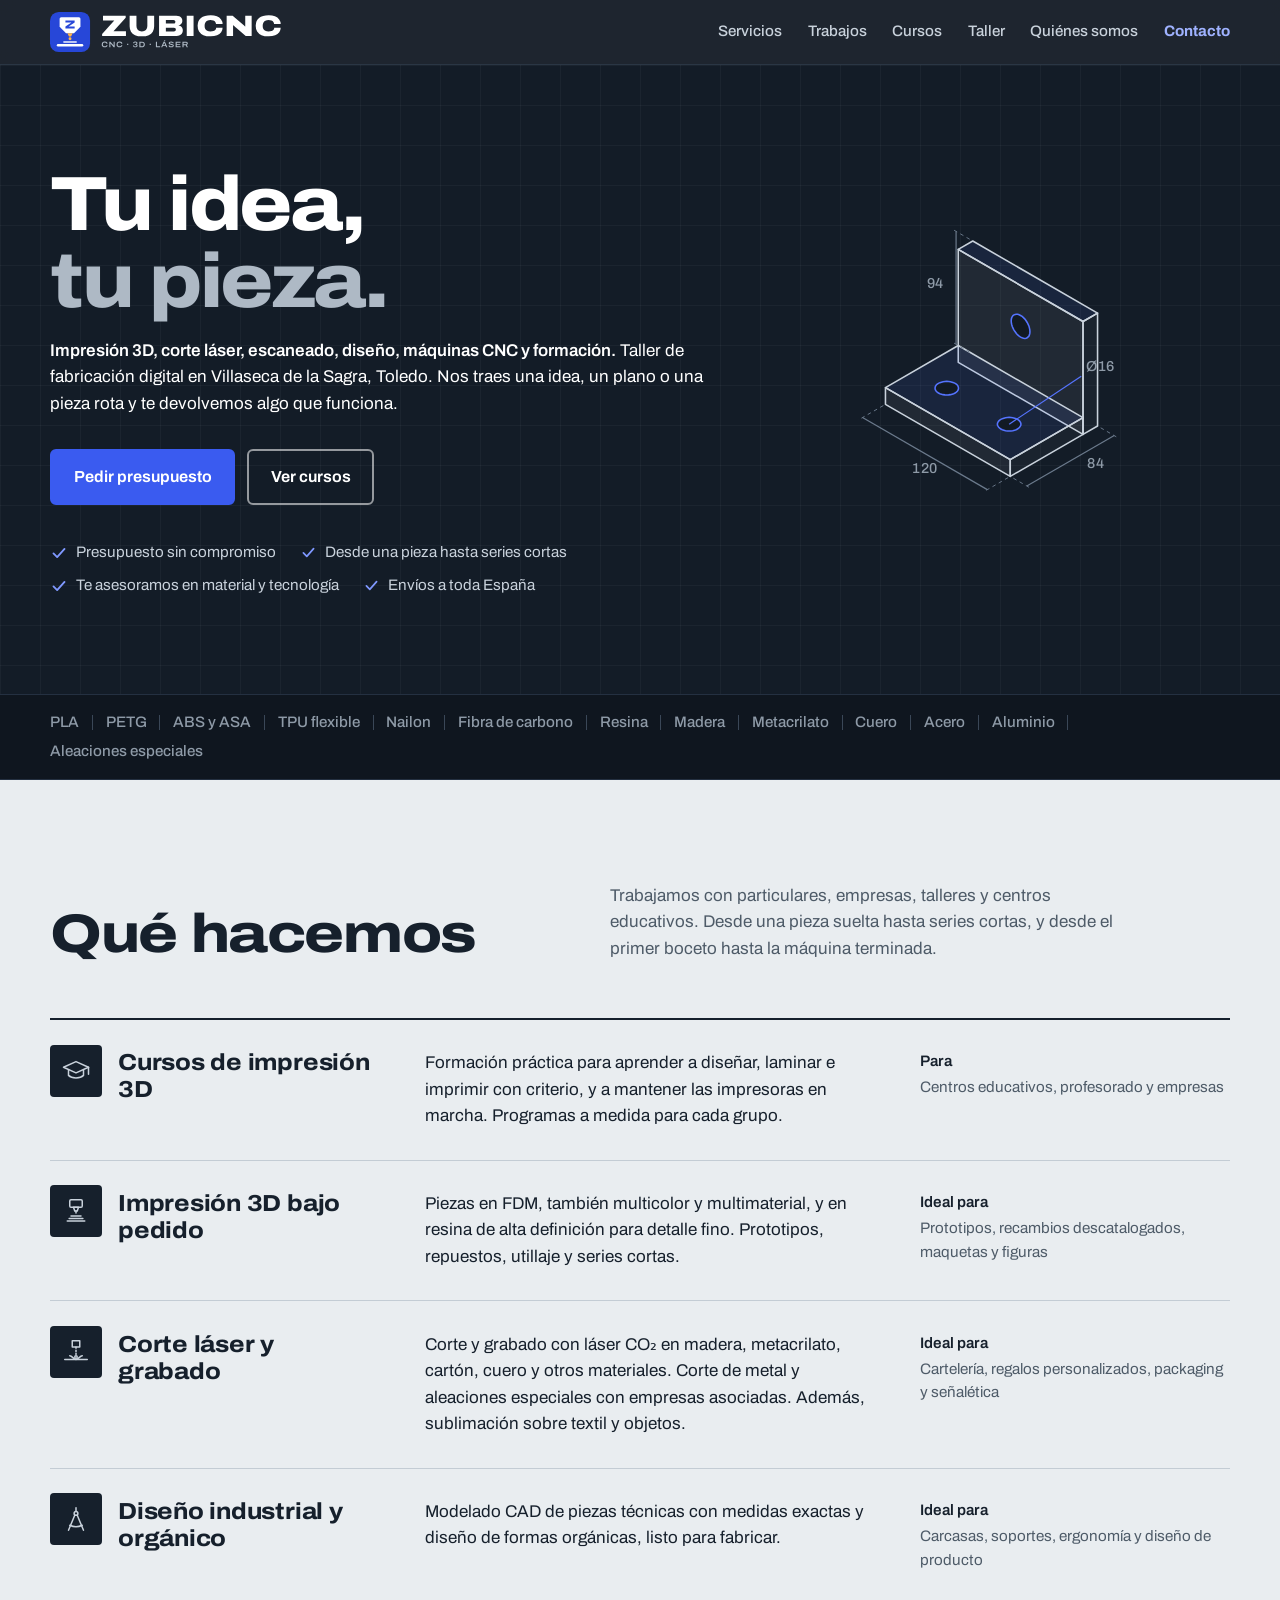
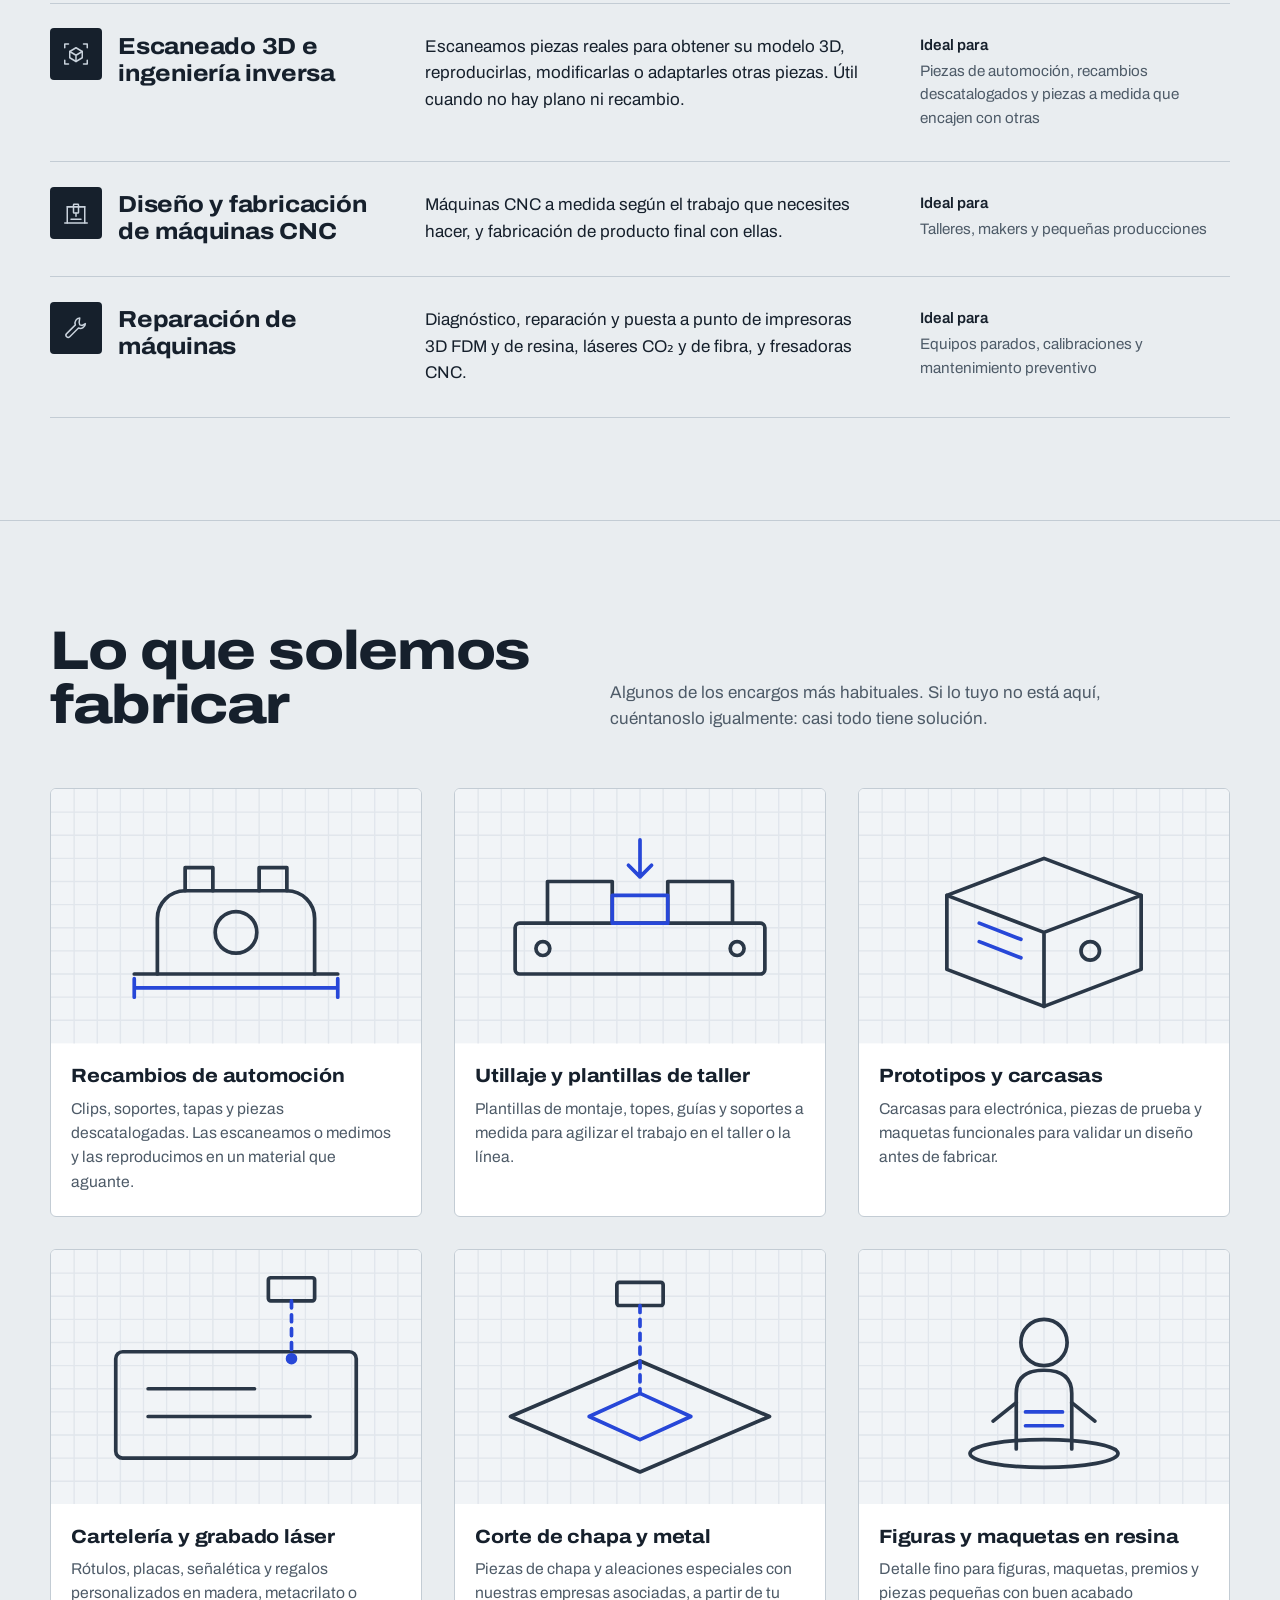
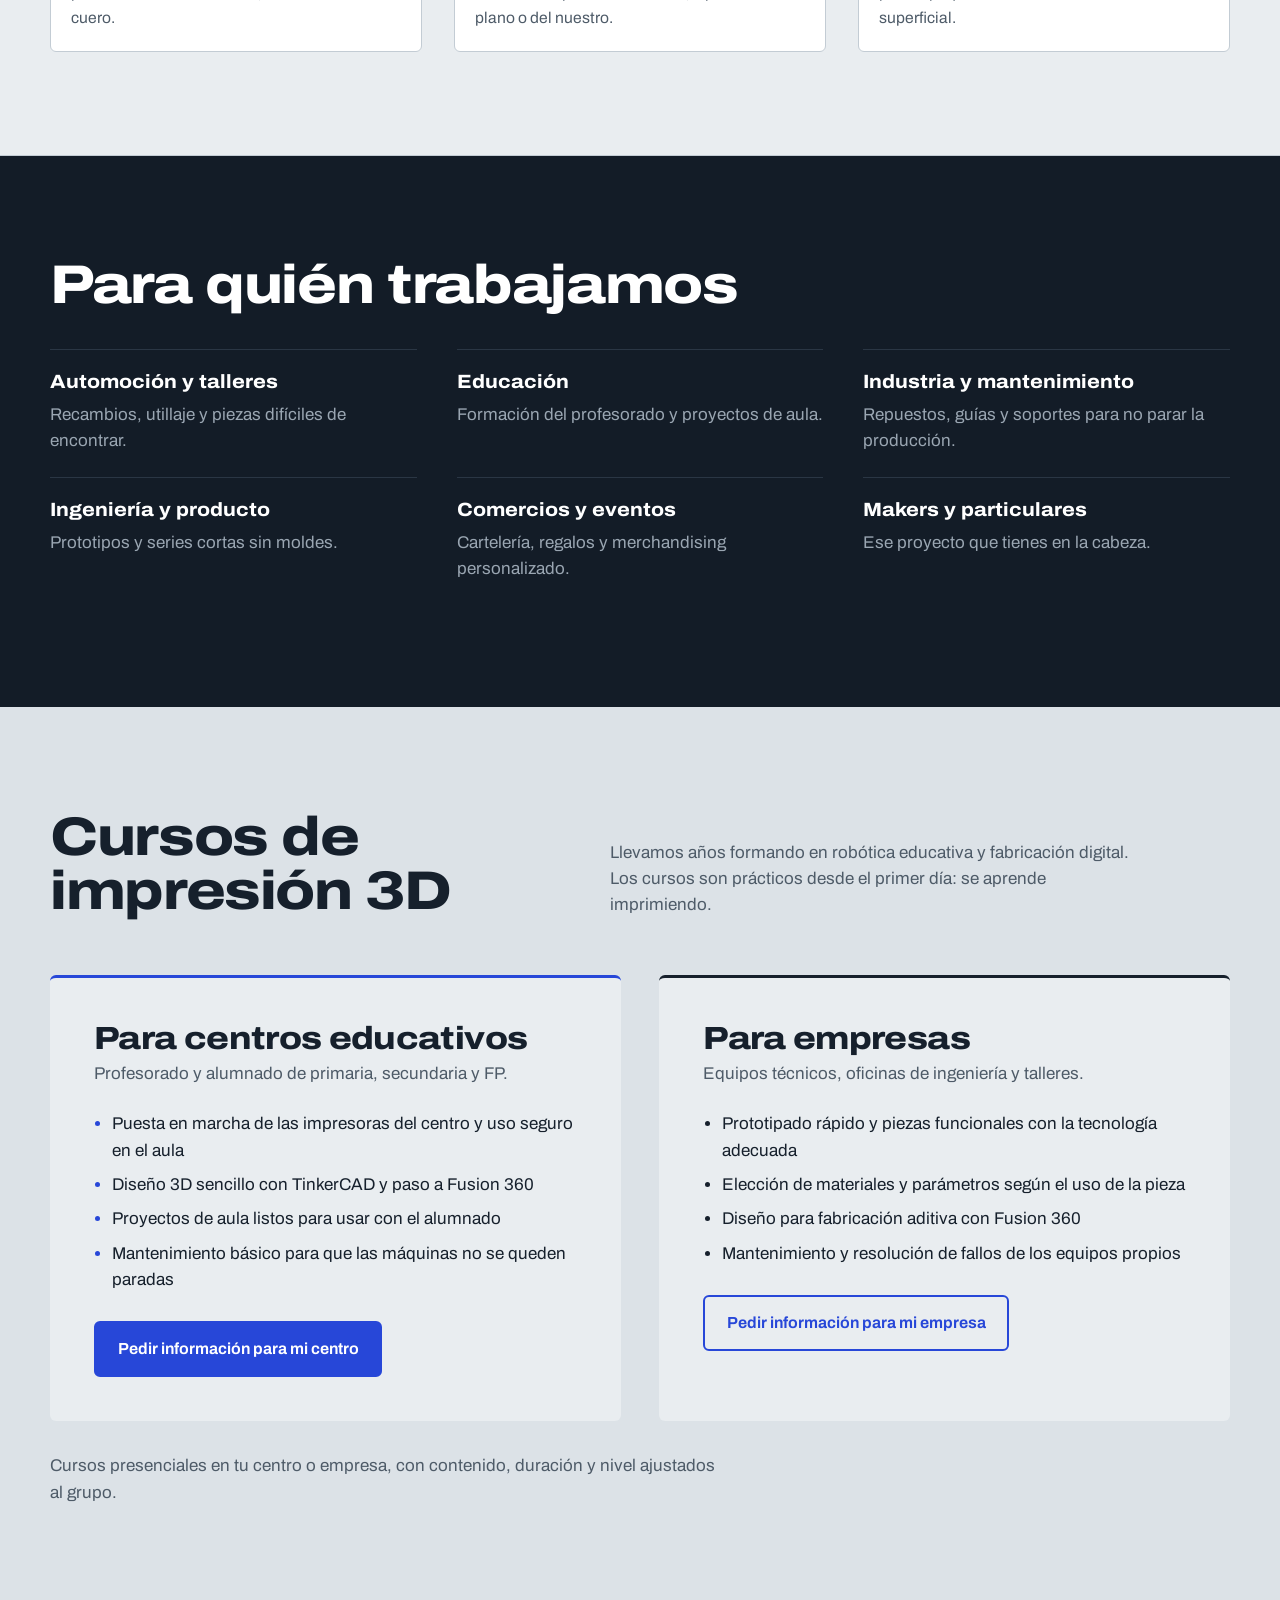
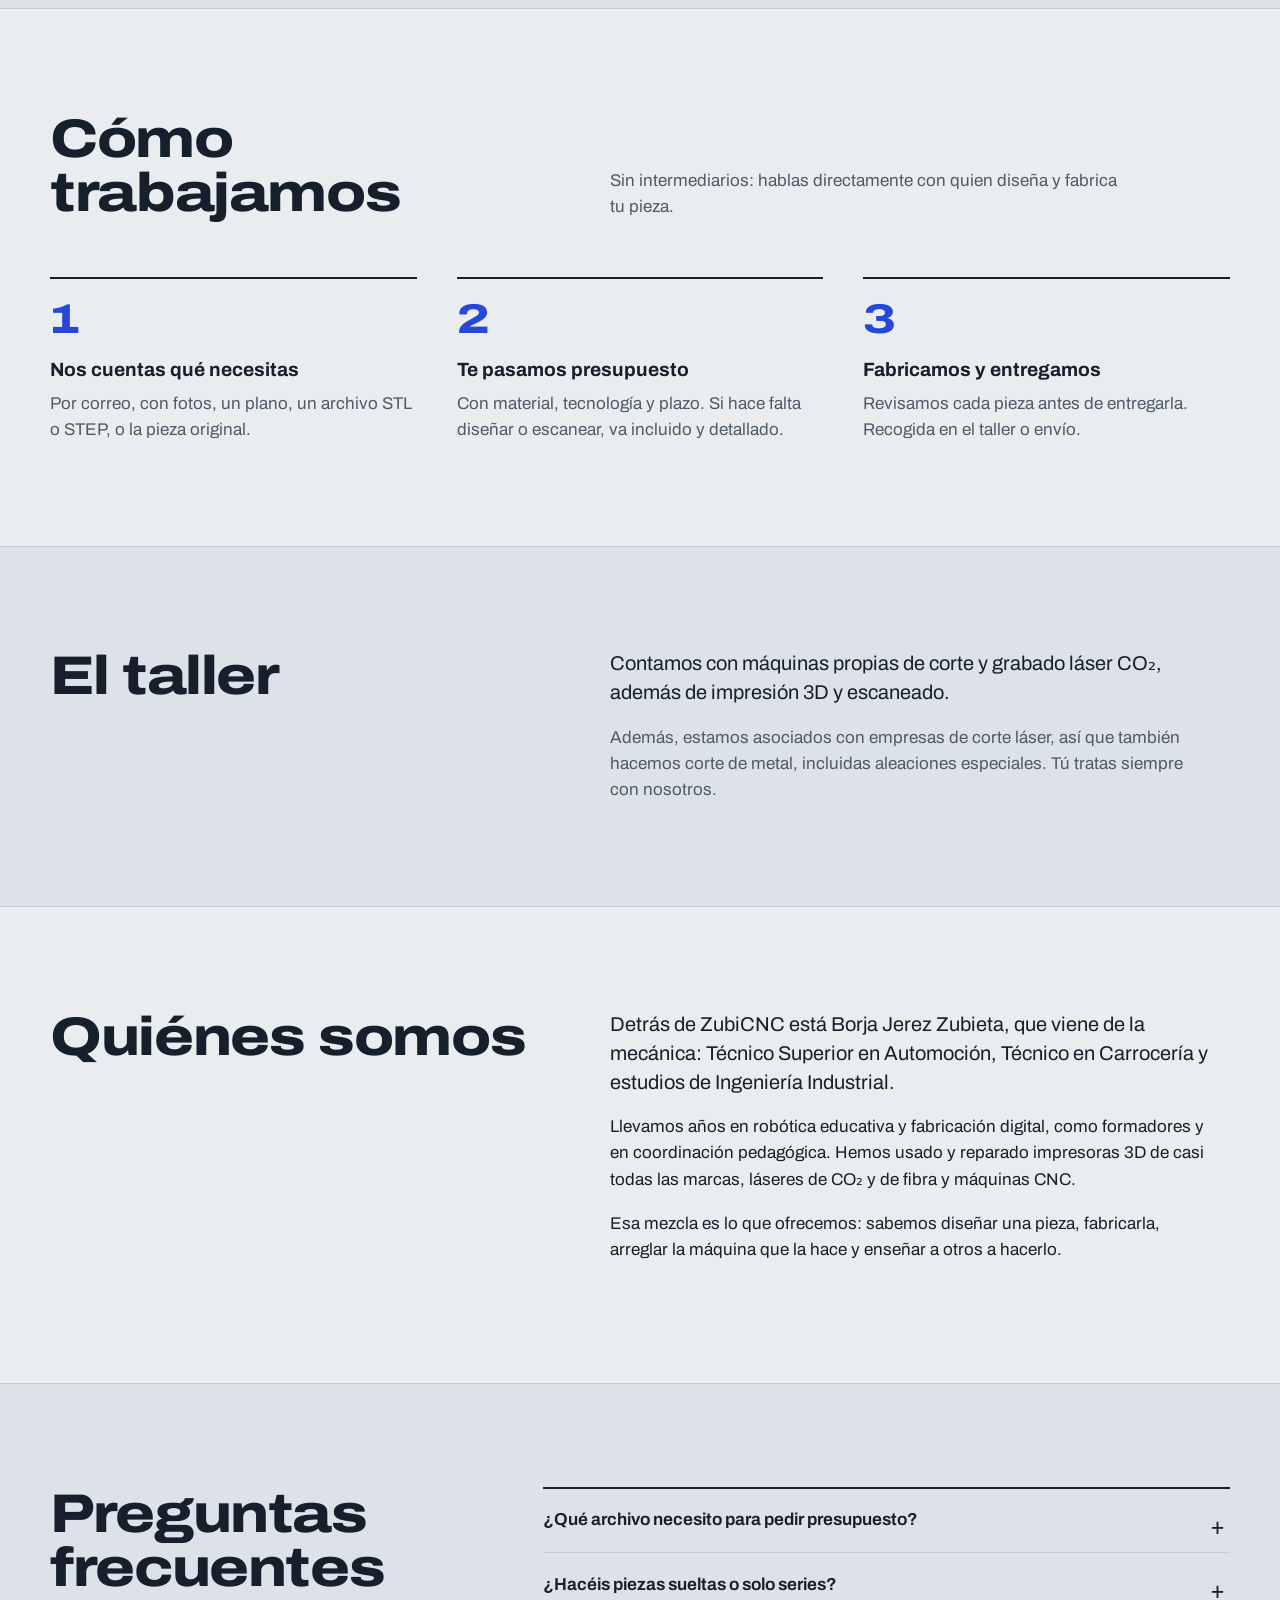
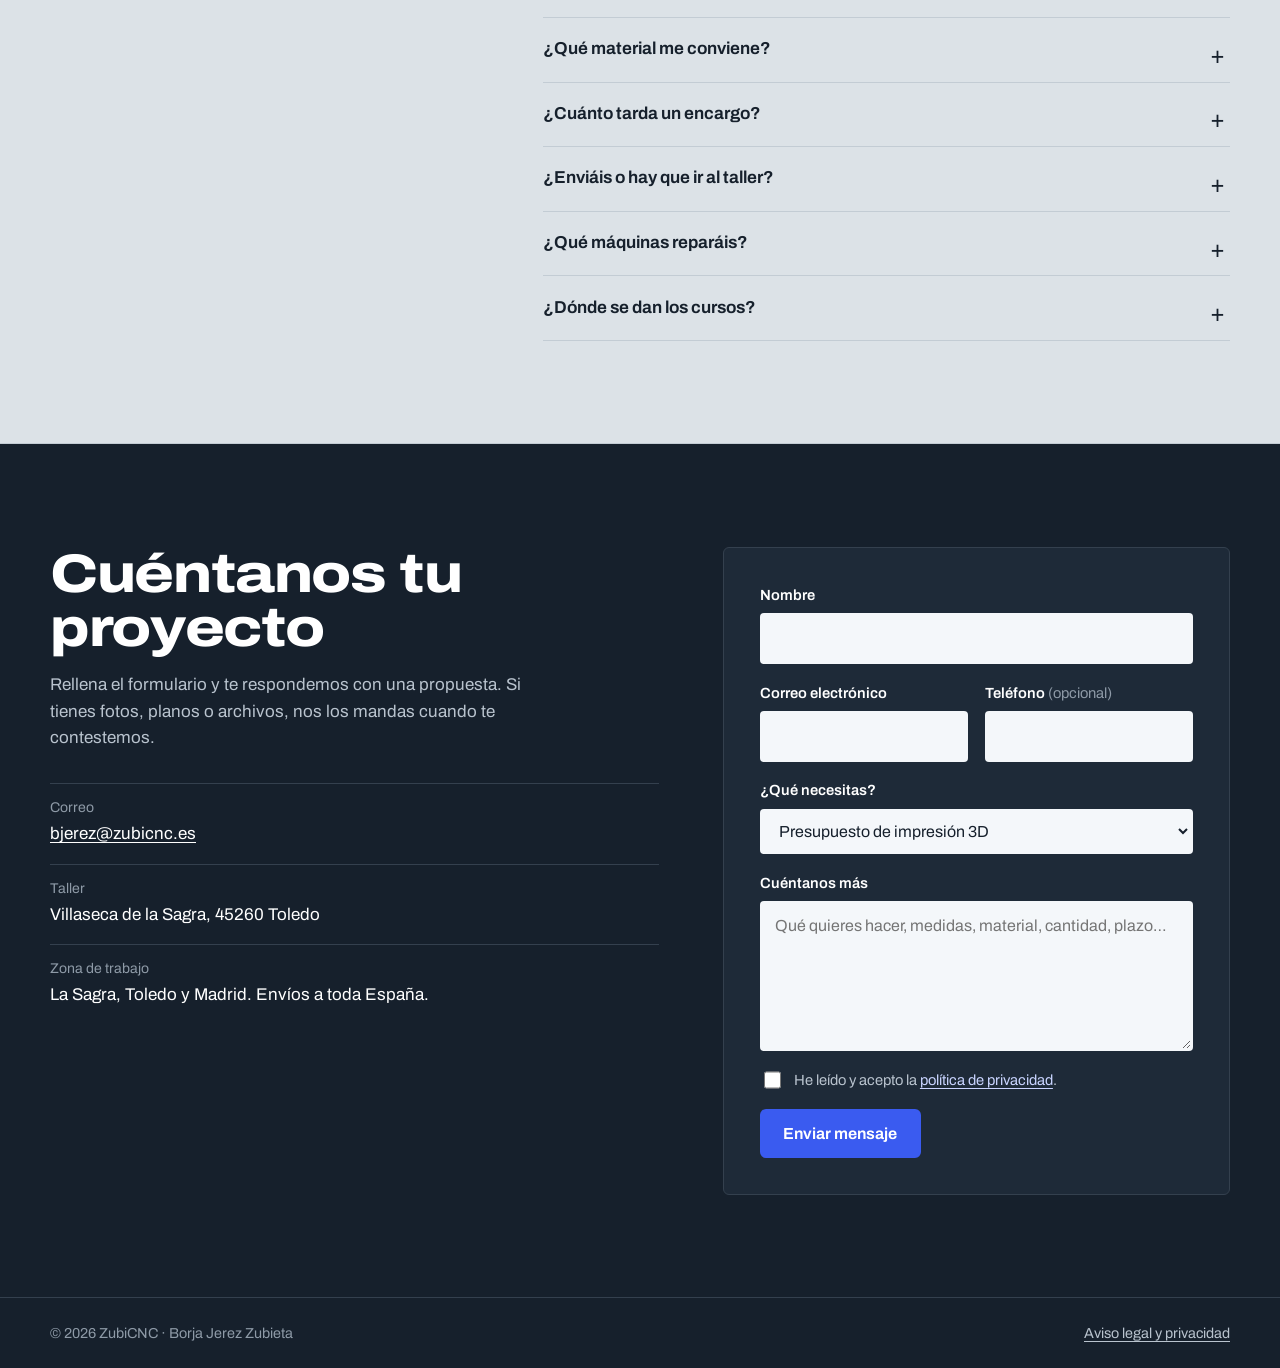
==== commit dbfda862: "Estilo más serio: titular sólido, plano técnico, ilustraciones de línea, colores sobrios Co-Authored" ====
--- a/index.html
+++ b/index.html
@@ -11,7 +11,7 @@
   <link rel="apple-touch-icon" href="img/apple-touch-icon.png">
   <link rel="preload" href="fonts/archivo.woff2" as="font" type="font/woff2" crossorigin>
   <meta property="og:type" content="website">
-  <meta property="og:title" content="ZubiCNC · Del archivo a la pieza">
+  <meta property="og:title" content="ZubiCNC · Tu idea, tu pieza">
   <meta property="og:description" content="Impresión 3D, corte láser, diseño, máquinas CNC, reparación y cursos. Villaseca de la Sagra, Toledo.">
   <meta property="og:url" content="https://zubicnc.es/">
   <meta property="og:locale" content="es_ES">
@@ -60,8 +60,8 @@
     <div class="envoltura portada-rejilla">
       <div class="portada-texto">
         <h1 class="titular">
-          <span class="capa">Del archivo</span>
-          <span class="capa">a la pieza.</span>
+          <span class="capa">Tu idea,</span>
+          <span class="capa">tu pieza.</span>
         </h1>
         <p class="entradilla">
           <strong>Impresión 3D, corte láser, escaneado, diseño, máquinas CNC y formación.</strong>
@@ -78,7 +78,11 @@
           <li>Envíos a toda España</li>
         </ul>
       </div>
-      <div class="portada-logo"><img src="img/zubicnc-icono-azul.svg" width="320" height="320" alt=""></div>
+      <div class="portada-plano"><svg class="plano" viewBox="-163 -124 377 296" role="img" aria-label="Dibujo técnico de un soporte en escuadra con sus cotas">
+<style>.c1{fill:rgba(85,116,255,.10);stroke:#C9D2DC;stroke-width:1.3;stroke-linejoin:round}.c2{fill:rgba(255,255,255,.03);stroke:#C9D2DC;stroke-width:1.3;stroke-linejoin:round}.c3{fill:rgba(255,255,255,.06);stroke:#C9D2DC;stroke-width:1.3;stroke-linejoin:round}.h{fill:#121A24;stroke:#5574FF;stroke-width:1.3}.d{stroke:#6B7A8C;stroke-width:1}.e{stroke:#6B7A8C;stroke-width:.8;stroke-dasharray:3 3}.a{stroke:#5574FF;stroke-width:1}text{fill:#8E9AA7;font:500 12px Archivo,system-ui,sans-serif;letter-spacing:.04em}</style>
+<polygon points="0.0,-94.0 103.9,-34.0 91.8,-27.0 -12.1,-87.0" class="c1"/><polygon points="103.9,60.0 91.8,67.0 91.8,-27.0 103.9,-34.0" class="c2"/><polygon points="-12.1,7.0 91.8,67.0 91.8,-27.0 -12.1,-87.0" class="c3"/><polygon points="-12.1,-7.0 91.8,53.0 31.2,88.0 -72.7,28.0" class="c1"/><polygon points="91.8,67.0 31.2,102.0 31.2,88.0 91.8,53.0" class="c2"/><polygon points="-72.7,42.0 31.2,102.0 31.2,88.0 -72.7,28.0" class="c3"/><polygon points="-14.7,32.5 -15.9,33.1 -17.2,33.5 -18.6,33.9 -20.1,34.1 -21.7,34.2 -23.2,34.1 -24.7,33.9 -26.1,33.5 -27.4,33.1 -28.6,32.5 -29.6,31.8 -30.4,31.1 -31.0,30.2 -31.3,29.4 -31.4,28.5 -31.3,27.6 -31.0,26.8 -30.4,25.9 -29.6,25.2 -28.6,24.5 -27.4,23.9 -26.1,23.5 -24.7,23.1 -23.2,22.9 -21.7,22.8 -20.1,22.9 -18.6,23.1 -17.2,23.5 -15.9,23.9 -14.7,24.5 -13.7,25.2 -12.9,25.9 -12.3,26.8 -12.0,27.6 -11.9,28.5 -12.0,29.4 -12.3,30.2 -12.9,31.1 -13.7,31.8" class="h"/><polygon points="37.2,62.5 36.1,63.1 34.8,63.5 33.3,63.9 31.8,64.1 30.3,64.2 28.8,64.1 27.3,63.9 25.9,63.5 24.6,63.1 23.4,62.5 22.4,61.8 21.6,61.1 21.0,60.2 20.6,59.4 20.5,58.5 20.6,57.6 21.0,56.8 21.6,55.9 22.4,55.2 23.4,54.5 24.6,53.9 25.9,53.5 27.3,53.1 28.8,52.9 30.3,52.8 31.8,52.9 33.3,53.1 34.8,53.5 36.1,53.9 37.2,54.5 38.2,55.2 39.0,55.9 39.6,56.8 40.0,57.6 40.1,58.5 40.0,59.4 39.6,60.2 39.0,61.1 38.2,61.8" class="h"/><polygon points="47.6,-18.5 47.5,-20.0 47.2,-21.5 46.8,-23.1 46.1,-24.6 45.3,-26.2 44.4,-27.6 43.4,-29.0 42.2,-30.2 41.1,-31.2 39.8,-32.0 38.6,-32.6 37.4,-33.0 36.3,-33.1 35.3,-32.9 34.3,-32.5 33.5,-31.9 32.9,-31.1 32.4,-30.1 32.1,-28.9 32.0,-27.5 32.1,-26.0 32.4,-24.5 32.9,-22.9 33.5,-21.4 34.3,-19.8 35.3,-18.4 36.3,-17.0 37.4,-15.8 38.6,-14.8 39.8,-14.0 41.1,-13.4 42.2,-13.0 43.4,-12.9 44.4,-13.1 45.3,-13.5 46.1,-14.1 46.8,-14.9 47.2,-15.9 47.5,-17.1" class="h"/>
+<line x1="-74.5" y1="43.0" x2="-95.3" y2="55.0" class="e"/><line x1="29.4" y1="103.0" x2="8.7" y2="115.0" class="e"/><line x1="-91.8" y1="53.0" x2="12.1" y2="113.0" class="d"/><text x="-39.8" y="99.0" text-anchor="middle">120</text><line x1="-2.6" y1="-1.5" x2="-17.3" y2="-10.0" class="e"/><line x1="-2.6" y1="-95.5" x2="-17.3" y2="-104.0" class="e"/><line x1="-13.9" y1="-8.0" x2="-13.9" y2="-102.0" class="d"/><text x="-23.9" y="-55.0" text-anchor="end">94</text><line x1="106.5" y1="61.5" x2="121.2" y2="70.0" class="e"/><line x1="33.8" y1="103.5" x2="48.5" y2="112.0" class="e"/><line x1="117.8" y1="68.0" x2="45.0" y2="110.0" class="d"/><text x="95.4" y="95.0" text-anchor="start">84</text><line x1="30.3" y1="58.5" x2="90.3" y2="18.5" class="a"/><text x="94.3" y="14.5" text-anchor="start">Ø16</text>
+</svg></div>
     </div>
   </section>
 
@@ -97,7 +101,7 @@
         <p>Trabajamos con particulares, empresas, talleres y centros educativos. Desde una pieza suelta hasta series cortas, y desde el primer boceto hasta la máquina terminada.</p>
       </div>
       <ul class="servicios">
-        <li class="servicio servicio-destacado">
+        <li class="servicio">
           <div class="servicio-titulo"><span class="icono" aria-hidden="true"><svg viewBox="0 0 48 48" fill="none" stroke="currentColor" stroke-width="2.4" stroke-linecap="round" stroke-linejoin="round"><path d="M4 18 24 9l20 9-20 9z"/><path d="M12 22v9c3 3 7.5 4 12 4s9-1 12-4v-9"/><path d="M44 18v11"/></svg></span><h3>Cursos de impresión 3D</h3></div>
           <p>Formación práctica para aprender a diseñar, laminar e imprimir con criterio, y a mantener las impresoras en marcha. Programas a medida para cada grupo.</p>
           <p class="para"><b>Para</b>Centros educativos, profesorado y empresas</p>
@@ -145,63 +149,32 @@
       </div>
       <ul class="ejemplos">
         <li class="ejemplo">
-          <svg viewBox="0 0 160 110" aria-hidden="true"><rect x="0" y="0" width="160" height="110" fill="#E3E8EE"/>
-<path d="M30 78h100" stroke="#16202C" stroke-width="3" stroke-linecap="round"/>
-<path d="M48 78V52a10 10 0 0 1 10-10h44a10 10 0 0 1 10 10v26" fill="#2747D8"/>
-<circle cx="80" cy="58" r="9" fill="#E3E8EE"/>
-<path d="M58 42v-8h12v8M90 42v-8h12v8" fill="none" stroke="#16202C" stroke-width="3"/>
-<path d="M48 64h64" stroke="#9FB2FF" stroke-width="2" stroke-dasharray="3 4"/>
-<circle cx="126" cy="30" r="10" fill="#FFB547"/><path d="M121 30l4 4 7-8" fill="none" stroke="#16202C" stroke-width="2.6" stroke-linecap="round" stroke-linejoin="round"/></svg>
+          <svg viewBox="0 0 160 110" aria-hidden="true"><rect width="160" height="110" fill="#F1F4F7"/><path d="M10 0V110M20 0V110M30 0V110M40 0V110M50 0V110M60 0V110M70 0V110M80 0V110M90 0V110M100 0V110M110 0V110M120 0V110M130 0V110M140 0V110M150 0V110M0 10H160M0 20H160M0 30H160M0 40H160M0 50H160M0 60H160M0 70H160M0 80H160M0 90H160M0 100H160" stroke="#E1E6EC" stroke-width=".6"/><path fill="none" stroke="#2A3747" stroke-width="1.6" stroke-linejoin="round" stroke-linecap="round" d="M46 80V56a12 12 0 0 1 12-12h44a12 12 0 0 1 12 12v24z"/><circle fill="none" stroke="#2A3747" stroke-width="1.6" stroke-linejoin="round" stroke-linecap="round" cx="80" cy="62" r="9"/><path fill="none" stroke="#2A3747" stroke-width="1.6" stroke-linejoin="round" stroke-linecap="round" d="M58 44v-10h12v10M90 44v-10h12v10"/><path fill="none" stroke="#2747D8" stroke-width="1.6" stroke-linejoin="round" stroke-linecap="round" d="M36 86h88M36 82v8M124 82v8"/><path fill="none" stroke="#2A3747" stroke-width="1.6" stroke-linejoin="round" stroke-linecap="round" d="M36 80h10M114 80h10"/></svg>
           <h3>Recambios de automoción</h3>
           <p>Clips, soportes, tapas y piezas descatalogadas. Las escaneamos o medimos y las reproducimos en un material que aguante.</p>
         </li>
         <li class="ejemplo">
-          <svg viewBox="0 0 160 110" aria-hidden="true"><rect width="160" height="110" fill="#E3E8EE"/>
-<rect x="28" y="56" width="104" height="24" rx="3" fill="#16202C"/>
-<rect x="40" y="36" width="30" height="20" fill="#2747D8"/><rect x="90" y="36" width="30" height="20" fill="#2747D8"/>
-<rect x="70" y="44" width="20" height="12" fill="#9FB2FF"/>
-<circle cx="44" cy="68" r="3" fill="#E3E8EE"/><circle cx="116" cy="68" r="3" fill="#E3E8EE"/>
-<path d="M80 18v18" stroke="#FFB547" stroke-width="4" stroke-linecap="round"/><path d="M74 30l6 6 6-6" fill="none" stroke="#FFB547" stroke-width="4" stroke-linecap="round" stroke-linejoin="round"/></svg>
+          <svg viewBox="0 0 160 110" aria-hidden="true"><rect width="160" height="110" fill="#F1F4F7"/><path d="M10 0V110M20 0V110M30 0V110M40 0V110M50 0V110M60 0V110M70 0V110M80 0V110M90 0V110M100 0V110M110 0V110M120 0V110M130 0V110M140 0V110M150 0V110M0 10H160M0 20H160M0 30H160M0 40H160M0 50H160M0 60H160M0 70H160M0 80H160M0 90H160M0 100H160" stroke="#E1E6EC" stroke-width=".6"/><rect fill="none" stroke="#2A3747" stroke-width="1.6" stroke-linejoin="round" stroke-linecap="round" x="26" y="58" width="108" height="22" rx="2"/><path fill="none" stroke="#2A3747" stroke-width="1.6" stroke-linejoin="round" stroke-linecap="round" d="M40 58V40h28v18M92 58V40h28v18"/><rect fill="none" stroke="#2747D8" stroke-width="1.6" stroke-linejoin="round" stroke-linecap="round" x="68" y="46" width="24" height="12"/><circle fill="none" stroke="#2A3747" stroke-width="1.6" stroke-linejoin="round" stroke-linecap="round" cx="38" cy="69" r="3"/><circle fill="none" stroke="#2A3747" stroke-width="1.6" stroke-linejoin="round" stroke-linecap="round" cx="122" cy="69" r="3"/><path fill="none" stroke="#2747D8" stroke-width="1.6" stroke-linejoin="round" stroke-linecap="round" d="M80 22v16M75 33l5 5 5-5"/></svg>
           <h3>Utillaje y plantillas de taller</h3>
           <p>Plantillas de montaje, topes, guías y soportes a medida para agilizar el trabajo en el taller o la línea.</p>
         </li>
         <li class="ejemplo">
-          <svg viewBox="0 0 160 110" aria-hidden="true"><rect width="160" height="110" fill="#E3E8EE"/>
-<path d="M40 46l40-16 40 16v30l-40 16-40-16z" fill="#2747D8"/>
-<path d="M40 46l40 16 40-16M80 62v30" fill="none" stroke="#16202C" stroke-width="2.5" stroke-linejoin="round"/>
-<path d="M54 58l18 7M54 66l18 7" stroke="#9FB2FF" stroke-width="2.5" stroke-linecap="round"/>
-<circle cx="99" cy="70" r="5" fill="#FFB547"/></svg>
+          <svg viewBox="0 0 160 110" aria-hidden="true"><rect width="160" height="110" fill="#F1F4F7"/><path d="M10 0V110M20 0V110M30 0V110M40 0V110M50 0V110M60 0V110M70 0V110M80 0V110M90 0V110M100 0V110M110 0V110M120 0V110M130 0V110M140 0V110M150 0V110M0 10H160M0 20H160M0 30H160M0 40H160M0 50H160M0 60H160M0 70H160M0 80H160M0 90H160M0 100H160" stroke="#E1E6EC" stroke-width=".6"/><path fill="none" stroke="#2A3747" stroke-width="1.6" stroke-linejoin="round" stroke-linecap="round" d="M38 46l42-16 42 16v32l-42 16-42-16z"/><path fill="none" stroke="#2A3747" stroke-width="1.6" stroke-linejoin="round" stroke-linecap="round" d="M38 46l42 16 42-16M80 62v32"/><path fill="none" stroke="#2747D8" stroke-width="1.6" stroke-linejoin="round" stroke-linecap="round" d="M52 58l18 7M52 66l18 7"/><circle fill="none" stroke="#2A3747" stroke-width="1.6" stroke-linejoin="round" stroke-linecap="round" cx="100" cy="70" r="4"/></svg>
           <h3>Prototipos y carcasas</h3>
           <p>Carcasas para electrónica, piezas de prueba y maquetas funcionales para validar un diseño antes de fabricar.</p>
         </li>
         <li class="ejemplo">
-          <svg viewBox="0 0 160 110" aria-hidden="true"><rect width="160" height="110" fill="#E3E8EE"/>
-<rect x="30" y="40" width="100" height="48" rx="6" fill="#C9A26B"/>
-<path d="M46 58h44M46 70h68" stroke="#7A5527" stroke-width="5" stroke-linecap="round"/>
-<path d="M104 14v30" stroke="#FFB547" stroke-width="3" stroke-dasharray="4 3"/>
-<rect x="94" y="6" width="20" height="10" rx="2" fill="#16202C"/>
-<circle cx="104" cy="46" r="4" fill="#FFB547"/></svg>
+          <svg viewBox="0 0 160 110" aria-hidden="true"><rect width="160" height="110" fill="#F1F4F7"/><path d="M10 0V110M20 0V110M30 0V110M40 0V110M50 0V110M60 0V110M70 0V110M80 0V110M90 0V110M100 0V110M110 0V110M120 0V110M130 0V110M140 0V110M150 0V110M0 10H160M0 20H160M0 30H160M0 40H160M0 50H160M0 60H160M0 70H160M0 80H160M0 90H160M0 100H160" stroke="#E1E6EC" stroke-width=".6"/><rect fill="none" stroke="#2A3747" stroke-width="1.6" stroke-linejoin="round" stroke-linecap="round" x="28" y="44" width="104" height="46" rx="3"/><path fill="none" stroke="#2A3747" stroke-width="1.6" stroke-linejoin="round" stroke-linecap="round" d="M42 60h46M42 72h70"/><rect fill="none" stroke="#2A3747" stroke-width="1.6" stroke-linejoin="round" stroke-linecap="round" x="94" y="12" width="20" height="10" rx="1"/><path fill="none" stroke="#2747D8" stroke-width="1.6" stroke-linejoin="round" stroke-linecap="round" d="M104 22v24" stroke-dasharray="3 3"/><circle fill="#2747D8" cx="104" cy="47" r="2.5"/></svg>
           <h3>Cartelería y grabado láser</h3>
           <p>Rótulos, placas, señalética y regalos personalizados en madera, metacrilato o cuero.</p>
         </li>
         <li class="ejemplo">
-          <svg viewBox="0 0 160 110" aria-hidden="true"><rect width="160" height="110" fill="#E3E8EE"/>
-<path d="M26 70l54-24 54 24-54 24z" fill="#A9B4BF"/>
-<path d="M58 70l22-10 22 10-22 10z" fill="#E3E8EE" stroke="#16202C" stroke-width="2"/>
-<path d="M80 60v-40" stroke="#FFB547" stroke-width="3"/>
-<rect x="70" y="12" width="20" height="10" rx="2" fill="#16202C"/>
-<path d="M76 62l4-2 4 2" stroke="#FFB547" stroke-width="3" fill="none"/></svg>
+          <svg viewBox="0 0 160 110" aria-hidden="true"><rect width="160" height="110" fill="#F1F4F7"/><path d="M10 0V110M20 0V110M30 0V110M40 0V110M50 0V110M60 0V110M70 0V110M80 0V110M90 0V110M100 0V110M110 0V110M120 0V110M130 0V110M140 0V110M150 0V110M0 10H160M0 20H160M0 30H160M0 40H160M0 50H160M0 60H160M0 70H160M0 80H160M0 90H160M0 100H160" stroke="#E1E6EC" stroke-width=".6"/><path fill="none" stroke="#2A3747" stroke-width="1.6" stroke-linejoin="round" stroke-linecap="round" d="M24 72l56-24 56 24-56 24z"/><path fill="none" stroke="#2747D8" stroke-width="1.6" stroke-linejoin="round" stroke-linecap="round" d="M58 72l22-10 22 10-22 10z"/><rect fill="none" stroke="#2A3747" stroke-width="1.6" stroke-linejoin="round" stroke-linecap="round" x="70" y="14" width="20" height="10" rx="1"/><path fill="none" stroke="#2747D8" stroke-width="1.6" stroke-linejoin="round" stroke-linecap="round" d="M80 24v38" stroke-dasharray="3 3"/></svg>
           <h3>Corte de chapa y metal</h3>
           <p>Piezas de chapa y aleaciones especiales con nuestras empresas asociadas, a partir de tu plano o del nuestro.</p>
         </li>
         <li class="ejemplo">
-          <svg viewBox="0 0 160 110" aria-hidden="true"><rect width="160" height="110" fill="#E3E8EE"/>
-<ellipse cx="80" cy="88" rx="34" ry="7" fill="#16202C"/>
-<path d="M68 86V62q0-10 12-10t12 10v24z" fill="#2747D8"/>
-<circle cx="80" cy="40" r="11" fill="#2747D8"/>
-<path d="M68 66l-10 8M92 66l10 8" stroke="#2747D8" stroke-width="6" stroke-linecap="round"/>
-<path d="M72 70h16M72 76h16" stroke="#9FB2FF" stroke-width="2"/>
-<circle cx="118" cy="30" r="4" fill="#FFB547"/><circle cx="128" cy="40" r="2.5" fill="#FFB547"/></svg>
+          <svg viewBox="0 0 160 110" aria-hidden="true"><rect width="160" height="110" fill="#F1F4F7"/><path d="M10 0V110M20 0V110M30 0V110M40 0V110M50 0V110M60 0V110M70 0V110M80 0V110M90 0V110M100 0V110M110 0V110M120 0V110M130 0V110M140 0V110M150 0V110M0 10H160M0 20H160M0 30H160M0 40H160M0 50H160M0 60H160M0 70H160M0 80H160M0 90H160M0 100H160" stroke="#E1E6EC" stroke-width=".6"/><ellipse fill="none" stroke="#2A3747" stroke-width="1.6" stroke-linejoin="round" stroke-linecap="round" cx="80" cy="88" rx="32" ry="6"/><path fill="none" stroke="#2A3747" stroke-width="1.6" stroke-linejoin="round" stroke-linecap="round" d="M68 86V62q0-10 12-10t12 10v24"/><circle fill="none" stroke="#2A3747" stroke-width="1.6" stroke-linejoin="round" stroke-linecap="round" cx="80" cy="40" r="10"/><path fill="none" stroke="#2A3747" stroke-width="1.6" stroke-linejoin="round" stroke-linecap="round" d="M68 66l-10 8M92 66l10 8"/><path fill="none" stroke="#2747D8" stroke-width="1.6" stroke-linejoin="round" stroke-linecap="round" d="M72 70h16M72 76h16"/></svg>
           <h3>Figuras y maquetas en resina</h3>
           <p>Detalle fino para figuras, maquetas, premios y piezas pequeñas con buen acabado superficial.</p>
         </li>
@@ -277,38 +250,7 @@
     <div class="envoltura taller">
       <div>
         <h2 class="titulo-seccion" id="t-taller">El taller</h2>
-        <svg class="pieza" viewBox="-200 -260 400 400" role="img" aria-label="Ilustración de un engranaje imprimiéndose en 3D capa a capa">
-<defs><pattern id="relleno" width="14" height="14" patternUnits="userSpaceOnUse" patternTransform="rotate(45) scale(1 0.52)"><path d="M0 7H14M7 0V14" stroke="#9FB2FF" stroke-width="1.6"/></pattern></defs>
-<ellipse cx="0" cy="12" rx="185" ry="70" fill="#0E1620"/>
-<g class="capas">
-<path style="--i:0" transform="translate(0 0.0)" d="M126.0,0.0 L149.7,4.9 L147.0,15.4 L121.7,17.0 L109.1,32.8 L124.9,43.2 L112.5,51.6 L89.1,46.3 L63.0,56.7 L66.7,69.9 L47.8,73.9 L32.6,63.3 L0.0,65.5 L-9.4,77.8 L-29.6,76.5 L-32.6,63.3 L-63.0,56.7 L-83.0,65.0 L-99.2,58.5 L-89.1,46.3 L-109.1,32.8 L-134.4,34.7 L-142.2,24.9 L-121.7,17.0 L-126.0,0.0 L-149.7,-4.9 L-147.0,-15.4 L-121.7,-17.0 L-109.1,-32.8 L-124.9,-43.2 L-112.5,-51.6 L-89.1,-46.3 L-63.0,-56.7 L-66.7,-69.9 L-47.8,-73.9 L-32.6,-63.3 L-0.0,-65.5 L9.4,-77.8 L29.6,-76.5 L32.6,-63.3 L63.0,-56.7 L83.0,-65.0 L99.2,-58.5 L89.1,-46.3 L109.1,-32.8 L134.4,-34.7 L142.2,-24.9 L121.7,-17.0ZM46.0,0.0 L45.6,3.1 L44.4,6.2 L42.5,9.2 L39.8,12.0 L36.5,14.6 L32.5,16.9 L28.0,19.0 L23.0,20.7 L17.6,22.1 L11.9,23.1 L6.0,23.7 L0.0,23.9 L-6.0,23.7 L-11.9,23.1 L-17.6,22.1 L-23.0,20.7 L-28.0,19.0 L-32.5,16.9 L-36.5,14.6 L-39.8,12.0 L-42.5,9.2 L-44.4,6.2 L-45.6,3.1 L-46.0,0.0 L-45.6,-3.1 L-44.4,-6.2 L-42.5,-9.2 L-39.8,-12.0 L-36.5,-14.6 L-32.5,-16.9 L-28.0,-19.0 L-23.0,-20.7 L-17.6,-22.1 L-11.9,-23.1 L-6.0,-23.7 L-0.0,-23.9 L6.0,-23.7 L11.9,-23.1 L17.6,-22.1 L23.0,-20.7 L28.0,-19.0 L32.5,-16.9 L36.5,-14.6 L39.8,-12.0 L42.5,-9.2 L44.4,-6.2 L45.6,-3.1Z" fill="#24344A" fill-rule="evenodd" stroke="#3E5372" stroke-width="1"/>
-<path style="--i:1" transform="translate(0 -6.5)" d="M126.0,0.0 L149.7,4.9 L147.0,15.4 L121.7,17.0 L109.1,32.8 L124.9,43.2 L112.5,51.6 L89.1,46.3 L63.0,56.7 L66.7,69.9 L47.8,73.9 L32.6,63.3 L0.0,65.5 L-9.4,77.8 L-29.6,76.5 L-32.6,63.3 L-63.0,56.7 L-83.0,65.0 L-99.2,58.5 L-89.1,46.3 L-109.1,32.8 L-134.4,34.7 L-142.2,24.9 L-121.7,17.0 L-126.0,0.0 L-149.7,-4.9 L-147.0,-15.4 L-121.7,-17.0 L-109.1,-32.8 L-124.9,-43.2 L-112.5,-51.6 L-89.1,-46.3 L-63.0,-56.7 L-66.7,-69.9 L-47.8,-73.9 L-32.6,-63.3 L-0.0,-65.5 L9.4,-77.8 L29.6,-76.5 L32.6,-63.3 L63.0,-56.7 L83.0,-65.0 L99.2,-58.5 L89.1,-46.3 L109.1,-32.8 L134.4,-34.7 L142.2,-24.9 L121.7,-17.0ZM46.0,0.0 L45.6,3.1 L44.4,6.2 L42.5,9.2 L39.8,12.0 L36.5,14.6 L32.5,16.9 L28.0,19.0 L23.0,20.7 L17.6,22.1 L11.9,23.1 L6.0,23.7 L0.0,23.9 L-6.0,23.7 L-11.9,23.1 L-17.6,22.1 L-23.0,20.7 L-28.0,19.0 L-32.5,16.9 L-36.5,14.6 L-39.8,12.0 L-42.5,9.2 L-44.4,6.2 L-45.6,3.1 L-46.0,0.0 L-45.6,-3.1 L-44.4,-6.2 L-42.5,-9.2 L-39.8,-12.0 L-36.5,-14.6 L-32.5,-16.9 L-28.0,-19.0 L-23.0,-20.7 L-17.6,-22.1 L-11.9,-23.1 L-6.0,-23.7 L-0.0,-23.9 L6.0,-23.7 L11.9,-23.1 L17.6,-22.1 L23.0,-20.7 L28.0,-19.0 L32.5,-16.9 L36.5,-14.6 L39.8,-12.0 L42.5,-9.2 L44.4,-6.2 L45.6,-3.1Z" fill="#2B3D55" fill-rule="evenodd" stroke="#3E5372" stroke-width="1"/>
-<path style="--i:2" transform="translate(0 -13.0)" d="M126.0,0.0 L149.7,4.9 L147.0,15.4 L121.7,17.0 L109.1,32.8 L124.9,43.2 L112.5,51.6 L89.1,46.3 L63.0,56.7 L66.7,69.9 L47.8,73.9 L32.6,63.3 L0.0,65.5 L-9.4,77.8 L-29.6,76.5 L-32.6,63.3 L-63.0,56.7 L-83.0,65.0 L-99.2,58.5 L-89.1,46.3 L-109.1,32.8 L-134.4,34.7 L-142.2,24.9 L-121.7,17.0 L-126.0,0.0 L-149.7,-4.9 L-147.0,-15.4 L-121.7,-17.0 L-109.1,-32.8 L-124.9,-43.2 L-112.5,-51.6 L-89.1,-46.3 L-63.0,-56.7 L-66.7,-69.9 L-47.8,-73.9 L-32.6,-63.3 L-0.0,-65.5 L9.4,-77.8 L29.6,-76.5 L32.6,-63.3 L63.0,-56.7 L83.0,-65.0 L99.2,-58.5 L89.1,-46.3 L109.1,-32.8 L134.4,-34.7 L142.2,-24.9 L121.7,-17.0ZM46.0,0.0 L45.6,3.1 L44.4,6.2 L42.5,9.2 L39.8,12.0 L36.5,14.6 L32.5,16.9 L28.0,19.0 L23.0,20.7 L17.6,22.1 L11.9,23.1 L6.0,23.7 L0.0,23.9 L-6.0,23.7 L-11.9,23.1 L-17.6,22.1 L-23.0,20.7 L-28.0,19.0 L-32.5,16.9 L-36.5,14.6 L-39.8,12.0 L-42.5,9.2 L-44.4,6.2 L-45.6,3.1 L-46.0,0.0 L-45.6,-3.1 L-44.4,-6.2 L-42.5,-9.2 L-39.8,-12.0 L-36.5,-14.6 L-32.5,-16.9 L-28.0,-19.0 L-23.0,-20.7 L-17.6,-22.1 L-11.9,-23.1 L-6.0,-23.7 L-0.0,-23.9 L6.0,-23.7 L11.9,-23.1 L17.6,-22.1 L23.0,-20.7 L28.0,-19.0 L32.5,-16.9 L36.5,-14.6 L39.8,-12.0 L42.5,-9.2 L44.4,-6.2 L45.6,-3.1Z" fill="#24344A" fill-rule="evenodd" stroke="#3E5372" stroke-width="1"/>
-<path style="--i:3" transform="translate(0 -19.5)" d="M126.0,0.0 L149.7,4.9 L147.0,15.4 L121.7,17.0 L109.1,32.8 L124.9,43.2 L112.5,51.6 L89.1,46.3 L63.0,56.7 L66.7,69.9 L47.8,73.9 L32.6,63.3 L0.0,65.5 L-9.4,77.8 L-29.6,76.5 L-32.6,63.3 L-63.0,56.7 L-83.0,65.0 L-99.2,58.5 L-89.1,46.3 L-109.1,32.8 L-134.4,34.7 L-142.2,24.9 L-121.7,17.0 L-126.0,0.0 L-149.7,-4.9 L-147.0,-15.4 L-121.7,-17.0 L-109.1,-32.8 L-124.9,-43.2 L-112.5,-51.6 L-89.1,-46.3 L-63.0,-56.7 L-66.7,-69.9 L-47.8,-73.9 L-32.6,-63.3 L-0.0,-65.5 L9.4,-77.8 L29.6,-76.5 L32.6,-63.3 L63.0,-56.7 L83.0,-65.0 L99.2,-58.5 L89.1,-46.3 L109.1,-32.8 L134.4,-34.7 L142.2,-24.9 L121.7,-17.0ZM46.0,0.0 L45.6,3.1 L44.4,6.2 L42.5,9.2 L39.8,12.0 L36.5,14.6 L32.5,16.9 L28.0,19.0 L23.0,20.7 L17.6,22.1 L11.9,23.1 L6.0,23.7 L0.0,23.9 L-6.0,23.7 L-11.9,23.1 L-17.6,22.1 L-23.0,20.7 L-28.0,19.0 L-32.5,16.9 L-36.5,14.6 L-39.8,12.0 L-42.5,9.2 L-44.4,6.2 L-45.6,3.1 L-46.0,0.0 L-45.6,-3.1 L-44.4,-6.2 L-42.5,-9.2 L-39.8,-12.0 L-36.5,-14.6 L-32.5,-16.9 L-28.0,-19.0 L-23.0,-20.7 L-17.6,-22.1 L-11.9,-23.1 L-6.0,-23.7 L-0.0,-23.9 L6.0,-23.7 L11.9,-23.1 L17.6,-22.1 L23.0,-20.7 L28.0,-19.0 L32.5,-16.9 L36.5,-14.6 L39.8,-12.0 L42.5,-9.2 L44.4,-6.2 L45.6,-3.1Z" fill="#2B3D55" fill-rule="evenodd" stroke="#3E5372" stroke-width="1"/>
-<path style="--i:4" transform="translate(0 -26.0)" d="M126.0,0.0 L149.7,4.9 L147.0,15.4 L121.7,17.0 L109.1,32.8 L124.9,43.2 L112.5,51.6 L89.1,46.3 L63.0,56.7 L66.7,69.9 L47.8,73.9 L32.6,63.3 L0.0,65.5 L-9.4,77.8 L-29.6,76.5 L-32.6,63.3 L-63.0,56.7 L-83.0,65.0 L-99.2,58.5 L-89.1,46.3 L-109.1,32.8 L-134.4,34.7 L-142.2,24.9 L-121.7,17.0 L-126.0,0.0 L-149.7,-4.9 L-147.0,-15.4 L-121.7,-17.0 L-109.1,-32.8 L-124.9,-43.2 L-112.5,-51.6 L-89.1,-46.3 L-63.0,-56.7 L-66.7,-69.9 L-47.8,-73.9 L-32.6,-63.3 L-0.0,-65.5 L9.4,-77.8 L29.6,-76.5 L32.6,-63.3 L63.0,-56.7 L83.0,-65.0 L99.2,-58.5 L89.1,-46.3 L109.1,-32.8 L134.4,-34.7 L142.2,-24.9 L121.7,-17.0ZM46.0,0.0 L45.6,3.1 L44.4,6.2 L42.5,9.2 L39.8,12.0 L36.5,14.6 L32.5,16.9 L28.0,19.0 L23.0,20.7 L17.6,22.1 L11.9,23.1 L6.0,23.7 L0.0,23.9 L-6.0,23.7 L-11.9,23.1 L-17.6,22.1 L-23.0,20.7 L-28.0,19.0 L-32.5,16.9 L-36.5,14.6 L-39.8,12.0 L-42.5,9.2 L-44.4,6.2 L-45.6,3.1 L-46.0,0.0 L-45.6,-3.1 L-44.4,-6.2 L-42.5,-9.2 L-39.8,-12.0 L-36.5,-14.6 L-32.5,-16.9 L-28.0,-19.0 L-23.0,-20.7 L-17.6,-22.1 L-11.9,-23.1 L-6.0,-23.7 L-0.0,-23.9 L6.0,-23.7 L11.9,-23.1 L17.6,-22.1 L23.0,-20.7 L28.0,-19.0 L32.5,-16.9 L36.5,-14.6 L39.8,-12.0 L42.5,-9.2 L44.4,-6.2 L45.6,-3.1Z" fill="#24344A" fill-rule="evenodd" stroke="#3E5372" stroke-width="1"/>
-<path style="--i:5" transform="translate(0 -32.5)" d="M126.0,0.0 L149.7,4.9 L147.0,15.4 L121.7,17.0 L109.1,32.8 L124.9,43.2 L112.5,51.6 L89.1,46.3 L63.0,56.7 L66.7,69.9 L47.8,73.9 L32.6,63.3 L0.0,65.5 L-9.4,77.8 L-29.6,76.5 L-32.6,63.3 L-63.0,56.7 L-83.0,65.0 L-99.2,58.5 L-89.1,46.3 L-109.1,32.8 L-134.4,34.7 L-142.2,24.9 L-121.7,17.0 L-126.0,0.0 L-149.7,-4.9 L-147.0,-15.4 L-121.7,-17.0 L-109.1,-32.8 L-124.9,-43.2 L-112.5,-51.6 L-89.1,-46.3 L-63.0,-56.7 L-66.7,-69.9 L-47.8,-73.9 L-32.6,-63.3 L-0.0,-65.5 L9.4,-77.8 L29.6,-76.5 L32.6,-63.3 L63.0,-56.7 L83.0,-65.0 L99.2,-58.5 L89.1,-46.3 L109.1,-32.8 L134.4,-34.7 L142.2,-24.9 L121.7,-17.0ZM46.0,0.0 L45.6,3.1 L44.4,6.2 L42.5,9.2 L39.8,12.0 L36.5,14.6 L32.5,16.9 L28.0,19.0 L23.0,20.7 L17.6,22.1 L11.9,23.1 L6.0,23.7 L0.0,23.9 L-6.0,23.7 L-11.9,23.1 L-17.6,22.1 L-23.0,20.7 L-28.0,19.0 L-32.5,16.9 L-36.5,14.6 L-39.8,12.0 L-42.5,9.2 L-44.4,6.2 L-45.6,3.1 L-46.0,0.0 L-45.6,-3.1 L-44.4,-6.2 L-42.5,-9.2 L-39.8,-12.0 L-36.5,-14.6 L-32.5,-16.9 L-28.0,-19.0 L-23.0,-20.7 L-17.6,-22.1 L-11.9,-23.1 L-6.0,-23.7 L-0.0,-23.9 L6.0,-23.7 L11.9,-23.1 L17.6,-22.1 L23.0,-20.7 L28.0,-19.0 L32.5,-16.9 L36.5,-14.6 L39.8,-12.0 L42.5,-9.2 L44.4,-6.2 L45.6,-3.1Z" fill="#2B3D55" fill-rule="evenodd" stroke="#3E5372" stroke-width="1"/>
-<path style="--i:6" transform="translate(0 -39.0)" d="M126.0,0.0 L149.7,4.9 L147.0,15.4 L121.7,17.0 L109.1,32.8 L124.9,43.2 L112.5,51.6 L89.1,46.3 L63.0,56.7 L66.7,69.9 L47.8,73.9 L32.6,63.3 L0.0,65.5 L-9.4,77.8 L-29.6,76.5 L-32.6,63.3 L-63.0,56.7 L-83.0,65.0 L-99.2,58.5 L-89.1,46.3 L-109.1,32.8 L-134.4,34.7 L-142.2,24.9 L-121.7,17.0 L-126.0,0.0 L-149.7,-4.9 L-147.0,-15.4 L-121.7,-17.0 L-109.1,-32.8 L-124.9,-43.2 L-112.5,-51.6 L-89.1,-46.3 L-63.0,-56.7 L-66.7,-69.9 L-47.8,-73.9 L-32.6,-63.3 L-0.0,-65.5 L9.4,-77.8 L29.6,-76.5 L32.6,-63.3 L63.0,-56.7 L83.0,-65.0 L99.2,-58.5 L89.1,-46.3 L109.1,-32.8 L134.4,-34.7 L142.2,-24.9 L121.7,-17.0ZM46.0,0.0 L45.6,3.1 L44.4,6.2 L42.5,9.2 L39.8,12.0 L36.5,14.6 L32.5,16.9 L28.0,19.0 L23.0,20.7 L17.6,22.1 L11.9,23.1 L6.0,23.7 L0.0,23.9 L-6.0,23.7 L-11.9,23.1 L-17.6,22.1 L-23.0,20.7 L-28.0,19.0 L-32.5,16.9 L-36.5,14.6 L-39.8,12.0 L-42.5,9.2 L-44.4,6.2 L-45.6,3.1 L-46.0,0.0 L-45.6,-3.1 L-44.4,-6.2 L-42.5,-9.2 L-39.8,-12.0 L-36.5,-14.6 L-32.5,-16.9 L-28.0,-19.0 L-23.0,-20.7 L-17.6,-22.1 L-11.9,-23.1 L-6.0,-23.7 L-0.0,-23.9 L6.0,-23.7 L11.9,-23.1 L17.6,-22.1 L23.0,-20.7 L28.0,-19.0 L32.5,-16.9 L36.5,-14.6 L39.8,-12.0 L42.5,-9.2 L44.4,-6.2 L45.6,-3.1Z" fill="#24344A" fill-rule="evenodd" stroke="#3E5372" stroke-width="1"/>
-<path style="--i:7" transform="translate(0 -45.5)" d="M126.0,0.0 L149.7,4.9 L147.0,15.4 L121.7,17.0 L109.1,32.8 L124.9,43.2 L112.5,51.6 L89.1,46.3 L63.0,56.7 L66.7,69.9 L47.8,73.9 L32.6,63.3 L0.0,65.5 L-9.4,77.8 L-29.6,76.5 L-32.6,63.3 L-63.0,56.7 L-83.0,65.0 L-99.2,58.5 L-89.1,46.3 L-109.1,32.8 L-134.4,34.7 L-142.2,24.9 L-121.7,17.0 L-126.0,0.0 L-149.7,-4.9 L-147.0,-15.4 L-121.7,-17.0 L-109.1,-32.8 L-124.9,-43.2 L-112.5,-51.6 L-89.1,-46.3 L-63.0,-56.7 L-66.7,-69.9 L-47.8,-73.9 L-32.6,-63.3 L-0.0,-65.5 L9.4,-77.8 L29.6,-76.5 L32.6,-63.3 L63.0,-56.7 L83.0,-65.0 L99.2,-58.5 L89.1,-46.3 L109.1,-32.8 L134.4,-34.7 L142.2,-24.9 L121.7,-17.0ZM46.0,0.0 L45.6,3.1 L44.4,6.2 L42.5,9.2 L39.8,12.0 L36.5,14.6 L32.5,16.9 L28.0,19.0 L23.0,20.7 L17.6,22.1 L11.9,23.1 L6.0,23.7 L0.0,23.9 L-6.0,23.7 L-11.9,23.1 L-17.6,22.1 L-23.0,20.7 L-28.0,19.0 L-32.5,16.9 L-36.5,14.6 L-39.8,12.0 L-42.5,9.2 L-44.4,6.2 L-45.6,3.1 L-46.0,0.0 L-45.6,-3.1 L-44.4,-6.2 L-42.5,-9.2 L-39.8,-12.0 L-36.5,-14.6 L-32.5,-16.9 L-28.0,-19.0 L-23.0,-20.7 L-17.6,-22.1 L-11.9,-23.1 L-6.0,-23.7 L-0.0,-23.9 L6.0,-23.7 L11.9,-23.1 L17.6,-22.1 L23.0,-20.7 L28.0,-19.0 L32.5,-16.9 L36.5,-14.6 L39.8,-12.0 L42.5,-9.2 L44.4,-6.2 L45.6,-3.1Z" fill="#2B3D55" fill-rule="evenodd" stroke="#3E5372" stroke-width="1"/>
-<path style="--i:8" transform="translate(0 -52.0)" d="M126.0,0.0 L149.7,4.9 L147.0,15.4 L121.7,17.0 L109.1,32.8 L124.9,43.2 L112.5,51.6 L89.1,46.3 L63.0,56.7 L66.7,69.9 L47.8,73.9 L32.6,63.3 L0.0,65.5 L-9.4,77.8 L-29.6,76.5 L-32.6,63.3 L-63.0,56.7 L-83.0,65.0 L-99.2,58.5 L-89.1,46.3 L-109.1,32.8 L-134.4,34.7 L-142.2,24.9 L-121.7,17.0 L-126.0,0.0 L-149.7,-4.9 L-147.0,-15.4 L-121.7,-17.0 L-109.1,-32.8 L-124.9,-43.2 L-112.5,-51.6 L-89.1,-46.3 L-63.0,-56.7 L-66.7,-69.9 L-47.8,-73.9 L-32.6,-63.3 L-0.0,-65.5 L9.4,-77.8 L29.6,-76.5 L32.6,-63.3 L63.0,-56.7 L83.0,-65.0 L99.2,-58.5 L89.1,-46.3 L109.1,-32.8 L134.4,-34.7 L142.2,-24.9 L121.7,-17.0ZM46.0,0.0 L45.6,3.1 L44.4,6.2 L42.5,9.2 L39.8,12.0 L36.5,14.6 L32.5,16.9 L28.0,19.0 L23.0,20.7 L17.6,22.1 L11.9,23.1 L6.0,23.7 L0.0,23.9 L-6.0,23.7 L-11.9,23.1 L-17.6,22.1 L-23.0,20.7 L-28.0,19.0 L-32.5,16.9 L-36.5,14.6 L-39.8,12.0 L-42.5,9.2 L-44.4,6.2 L-45.6,3.1 L-46.0,0.0 L-45.6,-3.1 L-44.4,-6.2 L-42.5,-9.2 L-39.8,-12.0 L-36.5,-14.6 L-32.5,-16.9 L-28.0,-19.0 L-23.0,-20.7 L-17.6,-22.1 L-11.9,-23.1 L-6.0,-23.7 L-0.0,-23.9 L6.0,-23.7 L11.9,-23.1 L17.6,-22.1 L23.0,-20.7 L28.0,-19.0 L32.5,-16.9 L36.5,-14.6 L39.8,-12.0 L42.5,-9.2 L44.4,-6.2 L45.6,-3.1Z" fill="#24344A" fill-rule="evenodd" stroke="#3E5372" stroke-width="1"/>
-<path style="--i:9" transform="translate(0 -58.5)" d="M126.0,0.0 L149.7,4.9 L147.0,15.4 L121.7,17.0 L109.1,32.8 L124.9,43.2 L112.5,51.6 L89.1,46.3 L63.0,56.7 L66.7,69.9 L47.8,73.9 L32.6,63.3 L0.0,65.5 L-9.4,77.8 L-29.6,76.5 L-32.6,63.3 L-63.0,56.7 L-83.0,65.0 L-99.2,58.5 L-89.1,46.3 L-109.1,32.8 L-134.4,34.7 L-142.2,24.9 L-121.7,17.0 L-126.0,0.0 L-149.7,-4.9 L-147.0,-15.4 L-121.7,-17.0 L-109.1,-32.8 L-124.9,-43.2 L-112.5,-51.6 L-89.1,-46.3 L-63.0,-56.7 L-66.7,-69.9 L-47.8,-73.9 L-32.6,-63.3 L-0.0,-65.5 L9.4,-77.8 L29.6,-76.5 L32.6,-63.3 L63.0,-56.7 L83.0,-65.0 L99.2,-58.5 L89.1,-46.3 L109.1,-32.8 L134.4,-34.7 L142.2,-24.9 L121.7,-17.0ZM46.0,0.0 L45.6,3.1 L44.4,6.2 L42.5,9.2 L39.8,12.0 L36.5,14.6 L32.5,16.9 L28.0,19.0 L23.0,20.7 L17.6,22.1 L11.9,23.1 L6.0,23.7 L0.0,23.9 L-6.0,23.7 L-11.9,23.1 L-17.6,22.1 L-23.0,20.7 L-28.0,19.0 L-32.5,16.9 L-36.5,14.6 L-39.8,12.0 L-42.5,9.2 L-44.4,6.2 L-45.6,3.1 L-46.0,0.0 L-45.6,-3.1 L-44.4,-6.2 L-42.5,-9.2 L-39.8,-12.0 L-36.5,-14.6 L-32.5,-16.9 L-28.0,-19.0 L-23.0,-20.7 L-17.6,-22.1 L-11.9,-23.1 L-6.0,-23.7 L-0.0,-23.9 L6.0,-23.7 L11.9,-23.1 L17.6,-22.1 L23.0,-20.7 L28.0,-19.0 L32.5,-16.9 L36.5,-14.6 L39.8,-12.0 L42.5,-9.2 L44.4,-6.2 L45.6,-3.1Z" fill="#2B3D55" fill-rule="evenodd" stroke="#3E5372" stroke-width="1"/>
-<path style="--i:10" transform="translate(0 -65.0)" d="M126.0,0.0 L149.7,4.9 L147.0,15.4 L121.7,17.0 L109.1,32.8 L124.9,43.2 L112.5,51.6 L89.1,46.3 L63.0,56.7 L66.7,69.9 L47.8,73.9 L32.6,63.3 L0.0,65.5 L-9.4,77.8 L-29.6,76.5 L-32.6,63.3 L-63.0,56.7 L-83.0,65.0 L-99.2,58.5 L-89.1,46.3 L-109.1,32.8 L-134.4,34.7 L-142.2,24.9 L-121.7,17.0 L-126.0,0.0 L-149.7,-4.9 L-147.0,-15.4 L-121.7,-17.0 L-109.1,-32.8 L-124.9,-43.2 L-112.5,-51.6 L-89.1,-46.3 L-63.0,-56.7 L-66.7,-69.9 L-47.8,-73.9 L-32.6,-63.3 L-0.0,-65.5 L9.4,-77.8 L29.6,-76.5 L32.6,-63.3 L63.0,-56.7 L83.0,-65.0 L99.2,-58.5 L89.1,-46.3 L109.1,-32.8 L134.4,-34.7 L142.2,-24.9 L121.7,-17.0ZM46.0,0.0 L45.6,3.1 L44.4,6.2 L42.5,9.2 L39.8,12.0 L36.5,14.6 L32.5,16.9 L28.0,19.0 L23.0,20.7 L17.6,22.1 L11.9,23.1 L6.0,23.7 L0.0,23.9 L-6.0,23.7 L-11.9,23.1 L-17.6,22.1 L-23.0,20.7 L-28.0,19.0 L-32.5,16.9 L-36.5,14.6 L-39.8,12.0 L-42.5,9.2 L-44.4,6.2 L-45.6,3.1 L-46.0,0.0 L-45.6,-3.1 L-44.4,-6.2 L-42.5,-9.2 L-39.8,-12.0 L-36.5,-14.6 L-32.5,-16.9 L-28.0,-19.0 L-23.0,-20.7 L-17.6,-22.1 L-11.9,-23.1 L-6.0,-23.7 L-0.0,-23.9 L6.0,-23.7 L11.9,-23.1 L17.6,-22.1 L23.0,-20.7 L28.0,-19.0 L32.5,-16.9 L36.5,-14.6 L39.8,-12.0 L42.5,-9.2 L44.4,-6.2 L45.6,-3.1Z" fill="#24344A" fill-rule="evenodd" stroke="#3E5372" stroke-width="1"/>
-<path style="--i:11" transform="translate(0 -71.5)" d="M126.0,0.0 L149.7,4.9 L147.0,15.4 L121.7,17.0 L109.1,32.8 L124.9,43.2 L112.5,51.6 L89.1,46.3 L63.0,56.7 L66.7,69.9 L47.8,73.9 L32.6,63.3 L0.0,65.5 L-9.4,77.8 L-29.6,76.5 L-32.6,63.3 L-63.0,56.7 L-83.0,65.0 L-99.2,58.5 L-89.1,46.3 L-109.1,32.8 L-134.4,34.7 L-142.2,24.9 L-121.7,17.0 L-126.0,0.0 L-149.7,-4.9 L-147.0,-15.4 L-121.7,-17.0 L-109.1,-32.8 L-124.9,-43.2 L-112.5,-51.6 L-89.1,-46.3 L-63.0,-56.7 L-66.7,-69.9 L-47.8,-73.9 L-32.6,-63.3 L-0.0,-65.5 L9.4,-77.8 L29.6,-76.5 L32.6,-63.3 L63.0,-56.7 L83.0,-65.0 L99.2,-58.5 L89.1,-46.3 L109.1,-32.8 L134.4,-34.7 L142.2,-24.9 L121.7,-17.0ZM46.0,0.0 L45.6,3.1 L44.4,6.2 L42.5,9.2 L39.8,12.0 L36.5,14.6 L32.5,16.9 L28.0,19.0 L23.0,20.7 L17.6,22.1 L11.9,23.1 L6.0,23.7 L0.0,23.9 L-6.0,23.7 L-11.9,23.1 L-17.6,22.1 L-23.0,20.7 L-28.0,19.0 L-32.5,16.9 L-36.5,14.6 L-39.8,12.0 L-42.5,9.2 L-44.4,6.2 L-45.6,3.1 L-46.0,0.0 L-45.6,-3.1 L-44.4,-6.2 L-42.5,-9.2 L-39.8,-12.0 L-36.5,-14.6 L-32.5,-16.9 L-28.0,-19.0 L-23.0,-20.7 L-17.6,-22.1 L-11.9,-23.1 L-6.0,-23.7 L-0.0,-23.9 L6.0,-23.7 L11.9,-23.1 L17.6,-22.1 L23.0,-20.7 L28.0,-19.0 L32.5,-16.9 L36.5,-14.6 L39.8,-12.0 L42.5,-9.2 L44.4,-6.2 L45.6,-3.1Z" fill="#2B3D55" fill-rule="evenodd" stroke="#3E5372" stroke-width="1"/>
-<path style="--i:12" transform="translate(0 -78.0)" d="M126.0,0.0 L149.7,4.9 L147.0,15.4 L121.7,17.0 L109.1,32.8 L124.9,43.2 L112.5,51.6 L89.1,46.3 L63.0,56.7 L66.7,69.9 L47.8,73.9 L32.6,63.3 L0.0,65.5 L-9.4,77.8 L-29.6,76.5 L-32.6,63.3 L-63.0,56.7 L-83.0,65.0 L-99.2,58.5 L-89.1,46.3 L-109.1,32.8 L-134.4,34.7 L-142.2,24.9 L-121.7,17.0 L-126.0,0.0 L-149.7,-4.9 L-147.0,-15.4 L-121.7,-17.0 L-109.1,-32.8 L-124.9,-43.2 L-112.5,-51.6 L-89.1,-46.3 L-63.0,-56.7 L-66.7,-69.9 L-47.8,-73.9 L-32.6,-63.3 L-0.0,-65.5 L9.4,-77.8 L29.6,-76.5 L32.6,-63.3 L63.0,-56.7 L83.0,-65.0 L99.2,-58.5 L89.1,-46.3 L109.1,-32.8 L134.4,-34.7 L142.2,-24.9 L121.7,-17.0ZM46.0,0.0 L45.6,3.1 L44.4,6.2 L42.5,9.2 L39.8,12.0 L36.5,14.6 L32.5,16.9 L28.0,19.0 L23.0,20.7 L17.6,22.1 L11.9,23.1 L6.0,23.7 L0.0,23.9 L-6.0,23.7 L-11.9,23.1 L-17.6,22.1 L-23.0,20.7 L-28.0,19.0 L-32.5,16.9 L-36.5,14.6 L-39.8,12.0 L-42.5,9.2 L-44.4,6.2 L-45.6,3.1 L-46.0,0.0 L-45.6,-3.1 L-44.4,-6.2 L-42.5,-9.2 L-39.8,-12.0 L-36.5,-14.6 L-32.5,-16.9 L-28.0,-19.0 L-23.0,-20.7 L-17.6,-22.1 L-11.9,-23.1 L-6.0,-23.7 L-0.0,-23.9 L6.0,-23.7 L11.9,-23.1 L17.6,-22.1 L23.0,-20.7 L28.0,-19.0 L32.5,-16.9 L36.5,-14.6 L39.8,-12.0 L42.5,-9.2 L44.4,-6.2 L45.6,-3.1Z" fill="#24344A" fill-rule="evenodd" stroke="#3E5372" stroke-width="1"/>
-<path style="--i:13" transform="translate(0 -84.5)" d="M126.0,0.0 L149.7,4.9 L147.0,15.4 L121.7,17.0 L109.1,32.8 L124.9,43.2 L112.5,51.6 L89.1,46.3 L63.0,56.7 L66.7,69.9 L47.8,73.9 L32.6,63.3 L0.0,65.5 L-9.4,77.8 L-29.6,76.5 L-32.6,63.3 L-63.0,56.7 L-83.0,65.0 L-99.2,58.5 L-89.1,46.3 L-109.1,32.8 L-134.4,34.7 L-142.2,24.9 L-121.7,17.0 L-126.0,0.0 L-149.7,-4.9 L-147.0,-15.4 L-121.7,-17.0 L-109.1,-32.8 L-124.9,-43.2 L-112.5,-51.6 L-89.1,-46.3 L-63.0,-56.7 L-66.7,-69.9 L-47.8,-73.9 L-32.6,-63.3 L-0.0,-65.5 L9.4,-77.8 L29.6,-76.5 L32.6,-63.3 L63.0,-56.7 L83.0,-65.0 L99.2,-58.5 L89.1,-46.3 L109.1,-32.8 L134.4,-34.7 L142.2,-24.9 L121.7,-17.0ZM46.0,0.0 L45.6,3.1 L44.4,6.2 L42.5,9.2 L39.8,12.0 L36.5,14.6 L32.5,16.9 L28.0,19.0 L23.0,20.7 L17.6,22.1 L11.9,23.1 L6.0,23.7 L0.0,23.9 L-6.0,23.7 L-11.9,23.1 L-17.6,22.1 L-23.0,20.7 L-28.0,19.0 L-32.5,16.9 L-36.5,14.6 L-39.8,12.0 L-42.5,9.2 L-44.4,6.2 L-45.6,3.1 L-46.0,0.0 L-45.6,-3.1 L-44.4,-6.2 L-42.5,-9.2 L-39.8,-12.0 L-36.5,-14.6 L-32.5,-16.9 L-28.0,-19.0 L-23.0,-20.7 L-17.6,-22.1 L-11.9,-23.1 L-6.0,-23.7 L-0.0,-23.9 L6.0,-23.7 L11.9,-23.1 L17.6,-22.1 L23.0,-20.7 L28.0,-19.0 L32.5,-16.9 L36.5,-14.6 L39.8,-12.0 L42.5,-9.2 L44.4,-6.2 L45.6,-3.1Z" fill="#2B3D55" fill-rule="evenodd" stroke="#3E5372" stroke-width="1"/>
-<path style="--i:14" transform="translate(0 -91.0)" d="M126.0,0.0 L149.7,4.9 L147.0,15.4 L121.7,17.0 L109.1,32.8 L124.9,43.2 L112.5,51.6 L89.1,46.3 L63.0,56.7 L66.7,69.9 L47.8,73.9 L32.6,63.3 L0.0,65.5 L-9.4,77.8 L-29.6,76.5 L-32.6,63.3 L-63.0,56.7 L-83.0,65.0 L-99.2,58.5 L-89.1,46.3 L-109.1,32.8 L-134.4,34.7 L-142.2,24.9 L-121.7,17.0 L-126.0,0.0 L-149.7,-4.9 L-147.0,-15.4 L-121.7,-17.0 L-109.1,-32.8 L-124.9,-43.2 L-112.5,-51.6 L-89.1,-46.3 L-63.0,-56.7 L-66.7,-69.9 L-47.8,-73.9 L-32.6,-63.3 L-0.0,-65.5 L9.4,-77.8 L29.6,-76.5 L32.6,-63.3 L63.0,-56.7 L83.0,-65.0 L99.2,-58.5 L89.1,-46.3 L109.1,-32.8 L134.4,-34.7 L142.2,-24.9 L121.7,-17.0ZM46.0,0.0 L45.6,3.1 L44.4,6.2 L42.5,9.2 L39.8,12.0 L36.5,14.6 L32.5,16.9 L28.0,19.0 L23.0,20.7 L17.6,22.1 L11.9,23.1 L6.0,23.7 L0.0,23.9 L-6.0,23.7 L-11.9,23.1 L-17.6,22.1 L-23.0,20.7 L-28.0,19.0 L-32.5,16.9 L-36.5,14.6 L-39.8,12.0 L-42.5,9.2 L-44.4,6.2 L-45.6,3.1 L-46.0,0.0 L-45.6,-3.1 L-44.4,-6.2 L-42.5,-9.2 L-39.8,-12.0 L-36.5,-14.6 L-32.5,-16.9 L-28.0,-19.0 L-23.0,-20.7 L-17.6,-22.1 L-11.9,-23.1 L-6.0,-23.7 L-0.0,-23.9 L6.0,-23.7 L11.9,-23.1 L17.6,-22.1 L23.0,-20.7 L28.0,-19.0 L32.5,-16.9 L36.5,-14.6 L39.8,-12.0 L42.5,-9.2 L44.4,-6.2 L45.6,-3.1Z" fill="#24344A" fill-rule="evenodd" stroke="#3E5372" stroke-width="1"/>
-<path style="--i:15" transform="translate(0 -97.5)" d="M126.0,0.0 L149.7,4.9 L147.0,15.4 L121.7,17.0 L109.1,32.8 L124.9,43.2 L112.5,51.6 L89.1,46.3 L63.0,56.7 L66.7,69.9 L47.8,73.9 L32.6,63.3 L0.0,65.5 L-9.4,77.8 L-29.6,76.5 L-32.6,63.3 L-63.0,56.7 L-83.0,65.0 L-99.2,58.5 L-89.1,46.3 L-109.1,32.8 L-134.4,34.7 L-142.2,24.9 L-121.7,17.0 L-126.0,0.0 L-149.7,-4.9 L-147.0,-15.4 L-121.7,-17.0 L-109.1,-32.8 L-124.9,-43.2 L-112.5,-51.6 L-89.1,-46.3 L-63.0,-56.7 L-66.7,-69.9 L-47.8,-73.9 L-32.6,-63.3 L-0.0,-65.5 L9.4,-77.8 L29.6,-76.5 L32.6,-63.3 L63.0,-56.7 L83.0,-65.0 L99.2,-58.5 L89.1,-46.3 L109.1,-32.8 L134.4,-34.7 L142.2,-24.9 L121.7,-17.0ZM46.0,0.0 L45.6,3.1 L44.4,6.2 L42.5,9.2 L39.8,12.0 L36.5,14.6 L32.5,16.9 L28.0,19.0 L23.0,20.7 L17.6,22.1 L11.9,23.1 L6.0,23.7 L0.0,23.9 L-6.0,23.7 L-11.9,23.1 L-17.6,22.1 L-23.0,20.7 L-28.0,19.0 L-32.5,16.9 L-36.5,14.6 L-39.8,12.0 L-42.5,9.2 L-44.4,6.2 L-45.6,3.1 L-46.0,0.0 L-45.6,-3.1 L-44.4,-6.2 L-42.5,-9.2 L-39.8,-12.0 L-36.5,-14.6 L-32.5,-16.9 L-28.0,-19.0 L-23.0,-20.7 L-17.6,-22.1 L-11.9,-23.1 L-6.0,-23.7 L-0.0,-23.9 L6.0,-23.7 L11.9,-23.1 L17.6,-22.1 L23.0,-20.7 L28.0,-19.0 L32.5,-16.9 L36.5,-14.6 L39.8,-12.0 L42.5,-9.2 L44.4,-6.2 L45.6,-3.1Z" fill="#2B3D55" fill-rule="evenodd" stroke="#3E5372" stroke-width="1"/>
-<path style="--i:16" transform="translate(0 -104.0)" d="M126.0,0.0 L149.7,4.9 L147.0,15.4 L121.7,17.0 L109.1,32.8 L124.9,43.2 L112.5,51.6 L89.1,46.3 L63.0,56.7 L66.7,69.9 L47.8,73.9 L32.6,63.3 L0.0,65.5 L-9.4,77.8 L-29.6,76.5 L-32.6,63.3 L-63.0,56.7 L-83.0,65.0 L-99.2,58.5 L-89.1,46.3 L-109.1,32.8 L-134.4,34.7 L-142.2,24.9 L-121.7,17.0 L-126.0,0.0 L-149.7,-4.9 L-147.0,-15.4 L-121.7,-17.0 L-109.1,-32.8 L-124.9,-43.2 L-112.5,-51.6 L-89.1,-46.3 L-63.0,-56.7 L-66.7,-69.9 L-47.8,-73.9 L-32.6,-63.3 L-0.0,-65.5 L9.4,-77.8 L29.6,-76.5 L32.6,-63.3 L63.0,-56.7 L83.0,-65.0 L99.2,-58.5 L89.1,-46.3 L109.1,-32.8 L134.4,-34.7 L142.2,-24.9 L121.7,-17.0ZM46.0,0.0 L45.6,3.1 L44.4,6.2 L42.5,9.2 L39.8,12.0 L36.5,14.6 L32.5,16.9 L28.0,19.0 L23.0,20.7 L17.6,22.1 L11.9,23.1 L6.0,23.7 L0.0,23.9 L-6.0,23.7 L-11.9,23.1 L-17.6,22.1 L-23.0,20.7 L-28.0,19.0 L-32.5,16.9 L-36.5,14.6 L-39.8,12.0 L-42.5,9.2 L-44.4,6.2 L-45.6,3.1 L-46.0,0.0 L-45.6,-3.1 L-44.4,-6.2 L-42.5,-9.2 L-39.8,-12.0 L-36.5,-14.6 L-32.5,-16.9 L-28.0,-19.0 L-23.0,-20.7 L-17.6,-22.1 L-11.9,-23.1 L-6.0,-23.7 L-0.0,-23.9 L6.0,-23.7 L11.9,-23.1 L17.6,-22.1 L23.0,-20.7 L28.0,-19.0 L32.5,-16.9 L36.5,-14.6 L39.8,-12.0 L42.5,-9.2 L44.4,-6.2 L45.6,-3.1Z" fill="#24344A" fill-rule="evenodd" stroke="#3E5372" stroke-width="1"/>
-<path style="--i:17" transform="translate(0 -110.5)" d="M126.0,0.0 L149.7,4.9 L147.0,15.4 L121.7,17.0 L109.1,32.8 L124.9,43.2 L112.5,51.6 L89.1,46.3 L63.0,56.7 L66.7,69.9 L47.8,73.9 L32.6,63.3 L0.0,65.5 L-9.4,77.8 L-29.6,76.5 L-32.6,63.3 L-63.0,56.7 L-83.0,65.0 L-99.2,58.5 L-89.1,46.3 L-109.1,32.8 L-134.4,34.7 L-142.2,24.9 L-121.7,17.0 L-126.0,0.0 L-149.7,-4.9 L-147.0,-15.4 L-121.7,-17.0 L-109.1,-32.8 L-124.9,-43.2 L-112.5,-51.6 L-89.1,-46.3 L-63.0,-56.7 L-66.7,-69.9 L-47.8,-73.9 L-32.6,-63.3 L-0.0,-65.5 L9.4,-77.8 L29.6,-76.5 L32.6,-63.3 L63.0,-56.7 L83.0,-65.0 L99.2,-58.5 L89.1,-46.3 L109.1,-32.8 L134.4,-34.7 L142.2,-24.9 L121.7,-17.0ZM46.0,0.0 L45.6,3.1 L44.4,6.2 L42.5,9.2 L39.8,12.0 L36.5,14.6 L32.5,16.9 L28.0,19.0 L23.0,20.7 L17.6,22.1 L11.9,23.1 L6.0,23.7 L0.0,23.9 L-6.0,23.7 L-11.9,23.1 L-17.6,22.1 L-23.0,20.7 L-28.0,19.0 L-32.5,16.9 L-36.5,14.6 L-39.8,12.0 L-42.5,9.2 L-44.4,6.2 L-45.6,3.1 L-46.0,0.0 L-45.6,-3.1 L-44.4,-6.2 L-42.5,-9.2 L-39.8,-12.0 L-36.5,-14.6 L-32.5,-16.9 L-28.0,-19.0 L-23.0,-20.7 L-17.6,-22.1 L-11.9,-23.1 L-6.0,-23.7 L-0.0,-23.9 L6.0,-23.7 L11.9,-23.1 L17.6,-22.1 L23.0,-20.7 L28.0,-19.0 L32.5,-16.9 L36.5,-14.6 L39.8,-12.0 L42.5,-9.2 L44.4,-6.2 L45.6,-3.1Z" fill="#2B3D55" fill-rule="evenodd" stroke="#3E5372" stroke-width="1"/>
-<path style="--i:18" transform="translate(0 -117.0)" d="M126.0,0.0 L149.7,4.9 L147.0,15.4 L121.7,17.0 L109.1,32.8 L124.9,43.2 L112.5,51.6 L89.1,46.3 L63.0,56.7 L66.7,69.9 L47.8,73.9 L32.6,63.3 L0.0,65.5 L-9.4,77.8 L-29.6,76.5 L-32.6,63.3 L-63.0,56.7 L-83.0,65.0 L-99.2,58.5 L-89.1,46.3 L-109.1,32.8 L-134.4,34.7 L-142.2,24.9 L-121.7,17.0 L-126.0,0.0 L-149.7,-4.9 L-147.0,-15.4 L-121.7,-17.0 L-109.1,-32.8 L-124.9,-43.2 L-112.5,-51.6 L-89.1,-46.3 L-63.0,-56.7 L-66.7,-69.9 L-47.8,-73.9 L-32.6,-63.3 L-0.0,-65.5 L9.4,-77.8 L29.6,-76.5 L32.6,-63.3 L63.0,-56.7 L83.0,-65.0 L99.2,-58.5 L89.1,-46.3 L109.1,-32.8 L134.4,-34.7 L142.2,-24.9 L121.7,-17.0ZM46.0,0.0 L45.6,3.1 L44.4,6.2 L42.5,9.2 L39.8,12.0 L36.5,14.6 L32.5,16.9 L28.0,19.0 L23.0,20.7 L17.6,22.1 L11.9,23.1 L6.0,23.7 L0.0,23.9 L-6.0,23.7 L-11.9,23.1 L-17.6,22.1 L-23.0,20.7 L-28.0,19.0 L-32.5,16.9 L-36.5,14.6 L-39.8,12.0 L-42.5,9.2 L-44.4,6.2 L-45.6,3.1 L-46.0,0.0 L-45.6,-3.1 L-44.4,-6.2 L-42.5,-9.2 L-39.8,-12.0 L-36.5,-14.6 L-32.5,-16.9 L-28.0,-19.0 L-23.0,-20.7 L-17.6,-22.1 L-11.9,-23.1 L-6.0,-23.7 L-0.0,-23.9 L6.0,-23.7 L11.9,-23.1 L17.6,-22.1 L23.0,-20.7 L28.0,-19.0 L32.5,-16.9 L36.5,-14.6 L39.8,-12.0 L42.5,-9.2 L44.4,-6.2 L45.6,-3.1Z" fill="#24344A" fill-rule="evenodd" stroke="#3E5372" stroke-width="1"/>
-<path style="--i:19" transform="translate(0 -123.5)" d="M126.0,0.0 L149.7,4.9 L147.0,15.4 L121.7,17.0 L109.1,32.8 L124.9,43.2 L112.5,51.6 L89.1,46.3 L63.0,56.7 L66.7,69.9 L47.8,73.9 L32.6,63.3 L0.0,65.5 L-9.4,77.8 L-29.6,76.5 L-32.6,63.3 L-63.0,56.7 L-83.0,65.0 L-99.2,58.5 L-89.1,46.3 L-109.1,32.8 L-134.4,34.7 L-142.2,24.9 L-121.7,17.0 L-126.0,0.0 L-149.7,-4.9 L-147.0,-15.4 L-121.7,-17.0 L-109.1,-32.8 L-124.9,-43.2 L-112.5,-51.6 L-89.1,-46.3 L-63.0,-56.7 L-66.7,-69.9 L-47.8,-73.9 L-32.6,-63.3 L-0.0,-65.5 L9.4,-77.8 L29.6,-76.5 L32.6,-63.3 L63.0,-56.7 L83.0,-65.0 L99.2,-58.5 L89.1,-46.3 L109.1,-32.8 L134.4,-34.7 L142.2,-24.9 L121.7,-17.0ZM46.0,0.0 L45.6,3.1 L44.4,6.2 L42.5,9.2 L39.8,12.0 L36.5,14.6 L32.5,16.9 L28.0,19.0 L23.0,20.7 L17.6,22.1 L11.9,23.1 L6.0,23.7 L0.0,23.9 L-6.0,23.7 L-11.9,23.1 L-17.6,22.1 L-23.0,20.7 L-28.0,19.0 L-32.5,16.9 L-36.5,14.6 L-39.8,12.0 L-42.5,9.2 L-44.4,6.2 L-45.6,3.1 L-46.0,0.0 L-45.6,-3.1 L-44.4,-6.2 L-42.5,-9.2 L-39.8,-12.0 L-36.5,-14.6 L-32.5,-16.9 L-28.0,-19.0 L-23.0,-20.7 L-17.6,-22.1 L-11.9,-23.1 L-6.0,-23.7 L-0.0,-23.9 L6.0,-23.7 L11.9,-23.1 L17.6,-22.1 L23.0,-20.7 L28.0,-19.0 L32.5,-16.9 L36.5,-14.6 L39.8,-12.0 L42.5,-9.2 L44.4,-6.2 L45.6,-3.1Z" fill="#2B3D55" fill-rule="evenodd" stroke="#3E5372" stroke-width="1"/>
-<path style="--i:20" transform="translate(0 -130.0)" d="M126.0,0.0 L149.7,4.9 L147.0,15.4 L121.7,17.0 L109.1,32.8 L124.9,43.2 L112.5,51.6 L89.1,46.3 L63.0,56.7 L66.7,69.9 L47.8,73.9 L32.6,63.3 L0.0,65.5 L-9.4,77.8 L-29.6,76.5 L-32.6,63.3 L-63.0,56.7 L-83.0,65.0 L-99.2,58.5 L-89.1,46.3 L-109.1,32.8 L-134.4,34.7 L-142.2,24.9 L-121.7,17.0 L-126.0,0.0 L-149.7,-4.9 L-147.0,-15.4 L-121.7,-17.0 L-109.1,-32.8 L-124.9,-43.2 L-112.5,-51.6 L-89.1,-46.3 L-63.0,-56.7 L-66.7,-69.9 L-47.8,-73.9 L-32.6,-63.3 L-0.0,-65.5 L9.4,-77.8 L29.6,-76.5 L32.6,-63.3 L63.0,-56.7 L83.0,-65.0 L99.2,-58.5 L89.1,-46.3 L109.1,-32.8 L134.4,-34.7 L142.2,-24.9 L121.7,-17.0ZM46.0,0.0 L45.6,3.1 L44.4,6.2 L42.5,9.2 L39.8,12.0 L36.5,14.6 L32.5,16.9 L28.0,19.0 L23.0,20.7 L17.6,22.1 L11.9,23.1 L6.0,23.7 L0.0,23.9 L-6.0,23.7 L-11.9,23.1 L-17.6,22.1 L-23.0,20.7 L-28.0,19.0 L-32.5,16.9 L-36.5,14.6 L-39.8,12.0 L-42.5,9.2 L-44.4,6.2 L-45.6,3.1 L-46.0,0.0 L-45.6,-3.1 L-44.4,-6.2 L-42.5,-9.2 L-39.8,-12.0 L-36.5,-14.6 L-32.5,-16.9 L-28.0,-19.0 L-23.0,-20.7 L-17.6,-22.1 L-11.9,-23.1 L-6.0,-23.7 L-0.0,-23.9 L6.0,-23.7 L11.9,-23.1 L17.6,-22.1 L23.0,-20.7 L28.0,-19.0 L32.5,-16.9 L36.5,-14.6 L39.8,-12.0 L42.5,-9.2 L44.4,-6.2 L45.6,-3.1Z" fill="#24344A" fill-rule="evenodd" stroke="#3E5372" stroke-width="1"/>
-<path style="--i:21" transform="translate(0 -136.5)" d="M126.0,0.0 L149.7,4.9 L147.0,15.4 L121.7,17.0 L109.1,32.8 L124.9,43.2 L112.5,51.6 L89.1,46.3 L63.0,56.7 L66.7,69.9 L47.8,73.9 L32.6,63.3 L0.0,65.5 L-9.4,77.8 L-29.6,76.5 L-32.6,63.3 L-63.0,56.7 L-83.0,65.0 L-99.2,58.5 L-89.1,46.3 L-109.1,32.8 L-134.4,34.7 L-142.2,24.9 L-121.7,17.0 L-126.0,0.0 L-149.7,-4.9 L-147.0,-15.4 L-121.7,-17.0 L-109.1,-32.8 L-124.9,-43.2 L-112.5,-51.6 L-89.1,-46.3 L-63.0,-56.7 L-66.7,-69.9 L-47.8,-73.9 L-32.6,-63.3 L-0.0,-65.5 L9.4,-77.8 L29.6,-76.5 L32.6,-63.3 L63.0,-56.7 L83.0,-65.0 L99.2,-58.5 L89.1,-46.3 L109.1,-32.8 L134.4,-34.7 L142.2,-24.9 L121.7,-17.0ZM46.0,0.0 L45.6,3.1 L44.4,6.2 L42.5,9.2 L39.8,12.0 L36.5,14.6 L32.5,16.9 L28.0,19.0 L23.0,20.7 L17.6,22.1 L11.9,23.1 L6.0,23.7 L0.0,23.9 L-6.0,23.7 L-11.9,23.1 L-17.6,22.1 L-23.0,20.7 L-28.0,19.0 L-32.5,16.9 L-36.5,14.6 L-39.8,12.0 L-42.5,9.2 L-44.4,6.2 L-45.6,3.1 L-46.0,0.0 L-45.6,-3.1 L-44.4,-6.2 L-42.5,-9.2 L-39.8,-12.0 L-36.5,-14.6 L-32.5,-16.9 L-28.0,-19.0 L-23.0,-20.7 L-17.6,-22.1 L-11.9,-23.1 L-6.0,-23.7 L-0.0,-23.9 L6.0,-23.7 L11.9,-23.1 L17.6,-22.1 L23.0,-20.7 L28.0,-19.0 L32.5,-16.9 L36.5,-14.6 L39.8,-12.0 L42.5,-9.2 L44.4,-6.2 L45.6,-3.1Z" fill="#2B3D55" fill-rule="evenodd" stroke="#3E5372" stroke-width="1"/>
-<path style="--i:22" transform="translate(0 -143.0)" d="M126.0,0.0 L149.7,4.9 L147.0,15.4 L121.7,17.0 L109.1,32.8 L124.9,43.2 L112.5,51.6 L89.1,46.3 L63.0,56.7 L66.7,69.9 L47.8,73.9 L32.6,63.3 L0.0,65.5 L-9.4,77.8 L-29.6,76.5 L-32.6,63.3 L-63.0,56.7 L-83.0,65.0 L-99.2,58.5 L-89.1,46.3 L-109.1,32.8 L-134.4,34.7 L-142.2,24.9 L-121.7,17.0 L-126.0,0.0 L-149.7,-4.9 L-147.0,-15.4 L-121.7,-17.0 L-109.1,-32.8 L-124.9,-43.2 L-112.5,-51.6 L-89.1,-46.3 L-63.0,-56.7 L-66.7,-69.9 L-47.8,-73.9 L-32.6,-63.3 L-0.0,-65.5 L9.4,-77.8 L29.6,-76.5 L32.6,-63.3 L63.0,-56.7 L83.0,-65.0 L99.2,-58.5 L89.1,-46.3 L109.1,-32.8 L134.4,-34.7 L142.2,-24.9 L121.7,-17.0ZM46.0,0.0 L45.6,3.1 L44.4,6.2 L42.5,9.2 L39.8,12.0 L36.5,14.6 L32.5,16.9 L28.0,19.0 L23.0,20.7 L17.6,22.1 L11.9,23.1 L6.0,23.7 L0.0,23.9 L-6.0,23.7 L-11.9,23.1 L-17.6,22.1 L-23.0,20.7 L-28.0,19.0 L-32.5,16.9 L-36.5,14.6 L-39.8,12.0 L-42.5,9.2 L-44.4,6.2 L-45.6,3.1 L-46.0,0.0 L-45.6,-3.1 L-44.4,-6.2 L-42.5,-9.2 L-39.8,-12.0 L-36.5,-14.6 L-32.5,-16.9 L-28.0,-19.0 L-23.0,-20.7 L-17.6,-22.1 L-11.9,-23.1 L-6.0,-23.7 L-0.0,-23.9 L6.0,-23.7 L11.9,-23.1 L17.6,-22.1 L23.0,-20.7 L28.0,-19.0 L32.5,-16.9 L36.5,-14.6 L39.8,-12.0 L42.5,-9.2 L44.4,-6.2 L45.6,-3.1Z" fill="#24344A" fill-rule="evenodd" stroke="#3E5372" stroke-width="1"/>
-<path style="--i:23" transform="translate(0 -149.5)" d="M126.0,0.0 L149.7,4.9 L147.0,15.4 L121.7,17.0 L109.1,32.8 L124.9,43.2 L112.5,51.6 L89.1,46.3 L63.0,56.7 L66.7,69.9 L47.8,73.9 L32.6,63.3 L0.0,65.5 L-9.4,77.8 L-29.6,76.5 L-32.6,63.3 L-63.0,56.7 L-83.0,65.0 L-99.2,58.5 L-89.1,46.3 L-109.1,32.8 L-134.4,34.7 L-142.2,24.9 L-121.7,17.0 L-126.0,0.0 L-149.7,-4.9 L-147.0,-15.4 L-121.7,-17.0 L-109.1,-32.8 L-124.9,-43.2 L-112.5,-51.6 L-89.1,-46.3 L-63.0,-56.7 L-66.7,-69.9 L-47.8,-73.9 L-32.6,-63.3 L-0.0,-65.5 L9.4,-77.8 L29.6,-76.5 L32.6,-63.3 L63.0,-56.7 L83.0,-65.0 L99.2,-58.5 L89.1,-46.3 L109.1,-32.8 L134.4,-34.7 L142.2,-24.9 L121.7,-17.0ZM46.0,0.0 L45.6,3.1 L44.4,6.2 L42.5,9.2 L39.8,12.0 L36.5,14.6 L32.5,16.9 L28.0,19.0 L23.0,20.7 L17.6,22.1 L11.9,23.1 L6.0,23.7 L0.0,23.9 L-6.0,23.7 L-11.9,23.1 L-17.6,22.1 L-23.0,20.7 L-28.0,19.0 L-32.5,16.9 L-36.5,14.6 L-39.8,12.0 L-42.5,9.2 L-44.4,6.2 L-45.6,3.1 L-46.0,0.0 L-45.6,-3.1 L-44.4,-6.2 L-42.5,-9.2 L-39.8,-12.0 L-36.5,-14.6 L-32.5,-16.9 L-28.0,-19.0 L-23.0,-20.7 L-17.6,-22.1 L-11.9,-23.1 L-6.0,-23.7 L-0.0,-23.9 L6.0,-23.7 L11.9,-23.1 L17.6,-22.1 L23.0,-20.7 L28.0,-19.0 L32.5,-16.9 L36.5,-14.6 L39.8,-12.0 L42.5,-9.2 L44.4,-6.2 L45.6,-3.1Z" fill="#2B3D55" fill-rule="evenodd" stroke="#3E5372" stroke-width="1"/>
-<g style="--i:24" class="tapa" transform="translate(0 -149.5)"><path d="M126.0,0.0 L149.7,4.9 L147.0,15.4 L121.7,17.0 L109.1,32.8 L124.9,43.2 L112.5,51.6 L89.1,46.3 L63.0,56.7 L66.7,69.9 L47.8,73.9 L32.6,63.3 L0.0,65.5 L-9.4,77.8 L-29.6,76.5 L-32.6,63.3 L-63.0,56.7 L-83.0,65.0 L-99.2,58.5 L-89.1,46.3 L-109.1,32.8 L-134.4,34.7 L-142.2,24.9 L-121.7,17.0 L-126.0,0.0 L-149.7,-4.9 L-147.0,-15.4 L-121.7,-17.0 L-109.1,-32.8 L-124.9,-43.2 L-112.5,-51.6 L-89.1,-46.3 L-63.0,-56.7 L-66.7,-69.9 L-47.8,-73.9 L-32.6,-63.3 L-0.0,-65.5 L9.4,-77.8 L29.6,-76.5 L32.6,-63.3 L63.0,-56.7 L83.0,-65.0 L99.2,-58.5 L89.1,-46.3 L109.1,-32.8 L134.4,-34.7 L142.2,-24.9 L121.7,-17.0ZM46.0,0.0 L45.6,3.1 L44.4,6.2 L42.5,9.2 L39.8,12.0 L36.5,14.6 L32.5,16.9 L28.0,19.0 L23.0,20.7 L17.6,22.1 L11.9,23.1 L6.0,23.7 L0.0,23.9 L-6.0,23.7 L-11.9,23.1 L-17.6,22.1 L-23.0,20.7 L-28.0,19.0 L-32.5,16.9 L-36.5,14.6 L-39.8,12.0 L-42.5,9.2 L-44.4,6.2 L-45.6,3.1 L-46.0,0.0 L-45.6,-3.1 L-44.4,-6.2 L-42.5,-9.2 L-39.8,-12.0 L-36.5,-14.6 L-32.5,-16.9 L-28.0,-19.0 L-23.0,-20.7 L-17.6,-22.1 L-11.9,-23.1 L-6.0,-23.7 L-0.0,-23.9 L6.0,-23.7 L11.9,-23.1 L17.6,-22.1 L23.0,-20.7 L28.0,-19.0 L32.5,-16.9 L36.5,-14.6 L39.8,-12.0 L42.5,-9.2 L44.4,-6.2 L45.6,-3.1Z" fill="#2747D8" fill-rule="evenodd"/><path d="M126.0,0.0 L149.7,4.9 L147.0,15.4 L121.7,17.0 L109.1,32.8 L124.9,43.2 L112.5,51.6 L89.1,46.3 L63.0,56.7 L66.7,69.9 L47.8,73.9 L32.6,63.3 L0.0,65.5 L-9.4,77.8 L-29.6,76.5 L-32.6,63.3 L-63.0,56.7 L-83.0,65.0 L-99.2,58.5 L-89.1,46.3 L-109.1,32.8 L-134.4,34.7 L-142.2,24.9 L-121.7,17.0 L-126.0,0.0 L-149.7,-4.9 L-147.0,-15.4 L-121.7,-17.0 L-109.1,-32.8 L-124.9,-43.2 L-112.5,-51.6 L-89.1,-46.3 L-63.0,-56.7 L-66.7,-69.9 L-47.8,-73.9 L-32.6,-63.3 L-0.0,-65.5 L9.4,-77.8 L29.6,-76.5 L32.6,-63.3 L63.0,-56.7 L83.0,-65.0 L99.2,-58.5 L89.1,-46.3 L109.1,-32.8 L134.4,-34.7 L142.2,-24.9 L121.7,-17.0ZM46.0,0.0 L45.6,3.1 L44.4,6.2 L42.5,9.2 L39.8,12.0 L36.5,14.6 L32.5,16.9 L28.0,19.0 L23.0,20.7 L17.6,22.1 L11.9,23.1 L6.0,23.7 L0.0,23.9 L-6.0,23.7 L-11.9,23.1 L-17.6,22.1 L-23.0,20.7 L-28.0,19.0 L-32.5,16.9 L-36.5,14.6 L-39.8,12.0 L-42.5,9.2 L-44.4,6.2 L-45.6,3.1 L-46.0,0.0 L-45.6,-3.1 L-44.4,-6.2 L-42.5,-9.2 L-39.8,-12.0 L-36.5,-14.6 L-32.5,-16.9 L-28.0,-19.0 L-23.0,-20.7 L-17.6,-22.1 L-11.9,-23.1 L-6.0,-23.7 L-0.0,-23.9 L6.0,-23.7 L11.9,-23.1 L17.6,-22.1 L23.0,-20.7 L28.0,-19.0 L32.5,-16.9 L36.5,-14.6 L39.8,-12.0 L42.5,-9.2 L44.4,-6.2 L45.6,-3.1Z" fill="url(#relleno)" fill-rule="evenodd" opacity=".55"/><path d="M126.0,0.0 L149.7,4.9 L147.0,15.4 L121.7,17.0 L109.1,32.8 L124.9,43.2 L112.5,51.6 L89.1,46.3 L63.0,56.7 L66.7,69.9 L47.8,73.9 L32.6,63.3 L0.0,65.5 L-9.4,77.8 L-29.6,76.5 L-32.6,63.3 L-63.0,56.7 L-83.0,65.0 L-99.2,58.5 L-89.1,46.3 L-109.1,32.8 L-134.4,34.7 L-142.2,24.9 L-121.7,17.0 L-126.0,0.0 L-149.7,-4.9 L-147.0,-15.4 L-121.7,-17.0 L-109.1,-32.8 L-124.9,-43.2 L-112.5,-51.6 L-89.1,-46.3 L-63.0,-56.7 L-66.7,-69.9 L-47.8,-73.9 L-32.6,-63.3 L-0.0,-65.5 L9.4,-77.8 L29.6,-76.5 L32.6,-63.3 L63.0,-56.7 L83.0,-65.0 L99.2,-58.5 L89.1,-46.3 L109.1,-32.8 L134.4,-34.7 L142.2,-24.9 L121.7,-17.0ZM46.0,0.0 L45.6,3.1 L44.4,6.2 L42.5,9.2 L39.8,12.0 L36.5,14.6 L32.5,16.9 L28.0,19.0 L23.0,20.7 L17.6,22.1 L11.9,23.1 L6.0,23.7 L0.0,23.9 L-6.0,23.7 L-11.9,23.1 L-17.6,22.1 L-23.0,20.7 L-28.0,19.0 L-32.5,16.9 L-36.5,14.6 L-39.8,12.0 L-42.5,9.2 L-44.4,6.2 L-45.6,3.1 L-46.0,0.0 L-45.6,-3.1 L-44.4,-6.2 L-42.5,-9.2 L-39.8,-12.0 L-36.5,-14.6 L-32.5,-16.9 L-28.0,-19.0 L-23.0,-20.7 L-17.6,-22.1 L-11.9,-23.1 L-6.0,-23.7 L-0.0,-23.9 L6.0,-23.7 L11.9,-23.1 L17.6,-22.1 L23.0,-20.7 L28.0,-19.0 L32.5,-16.9 L36.5,-14.6 L39.8,-12.0 L42.5,-9.2 L44.4,-6.2 L45.6,-3.1Z" fill="none" stroke="#C9D4FF" stroke-width="2" fill-rule="evenodd"/></g>
-</g>
-<g class="boquilla" transform="translate(96 -167.5)"><rect x="-34" y="-96" width="68" height="54" rx="6" fill="#E9EDF0"/><rect x="-34" y="-58" width="68" height="16" fill="#C3CCD4"/><path d="M-14 -42H14L6 -14H-6Z" fill="#A87A34"/><path d="M-4 -14H4L1 -4H-1Z" fill="#F2C46B"/><circle cx="0" cy="-2" r="3.5" fill="#FFD98A"/></g>
-</svg>
+        
       </div>
       <div class="taller-texto">
         <p class="taller-destacado">Contamos con máquinas propias de corte y grabado láser CO₂, además de impresión 3D y escaneado.</p>
--- a/style.css
+++ b/style.css
@@ -96,8 +96,9 @@
   overflow: hidden;
   color: #fff;
   background:
-    repeating-linear-gradient(to bottom, rgba(255,255,255,.028) 0 2px, transparent 2px 9px),
-    radial-gradient(ellipse 70% 90% at 78% 45%, #2A3B52 0%, #18222F 55%, #111922 100%);
+    linear-gradient(rgba(255,255,255,.035) 1px, transparent 1px) 0 0 / 40px 40px,
+    linear-gradient(90deg, rgba(255,255,255,.035) 1px, transparent 1px) 0 0 / 40px 40px,
+    #131C27;
   padding: clamp(3.5rem, 8vw, 6.5rem) 0 clamp(3.5rem, 8vw, 6rem);
 }
 .portada-rejilla {
@@ -108,29 +109,15 @@
 }
 .titular {
   margin: 0;
-  font-weight: 850;
-  font-stretch: 125%;
-  font-size: clamp(3rem, 6.6vw, 6.4rem);
-  line-height: 0.95;
-  letter-spacing: -0.035em;
-  /* acero como las letras del logo: mitad superior clara, inferior gris, con líneas de capa */
-  background:
-    repeating-linear-gradient(to bottom, transparent 0 0.075em, rgba(17,25,34,.55) 0.075em 0.088em),
-    linear-gradient(to bottom, #FFFFFF 0%, #E3E9EF 50%, #9DAAB7 50.5%, #C4CDD6 100%);
-  background-size: 100% 100%, 100% 0.95em;
-  -webkit-background-clip: text;
-  background-clip: text;
-  color: transparent;
-}
-.titular .capa {
-  display: block;
-  animation: imprimir 1.6s steps(26, end) both;
-}
-.titular .capa:nth-child(2) { animation-delay: 0.55s; }
-
-@keyframes imprimir {
-  from { clip-path: inset(100% 0 0 0); }
-  to   { clip-path: inset(0 0 0 0); }
+  font-weight: 800;
+  font-stretch: 112%;
+  font-size: clamp(2.8rem, 6vw, 5.6rem);
+  line-height: 1;
+  letter-spacing: -0.03em;
+  color: #fff;
+}
+.titular .capa { display: block; }
+.titular .capa:nth-child(2) { color: #AEB9C5; }
 }
 
 .entradilla {
@@ -160,7 +147,7 @@
 .boton {
   display: inline-block;
   padding: 0.85rem 1.35rem;
-  border-radius: 999px;
+  border-radius: 6px;
   font-weight: 650;
   font-size: 1rem;
   text-decoration: none;
@@ -178,9 +165,11 @@
 
 /* Franja de materiales */
 .materiales {
-  background: var(--cobalto);
-  color: #fff;
-  padding: 1.1rem 0;
+  background: #0F161F;
+  color: #8E9AA7;
+  padding: 1rem 0;
+  border-top: 1px solid #243041;
+  border-bottom: 1px solid #243041;
 }
 .materiales ul {
   list-style: none;
@@ -189,18 +178,17 @@
   display: flex;
   flex-wrap: wrap;
   gap: 0.35rem 0;
-  font-weight: 700;
-  font-stretch: 115%;
-  font-size: clamp(0.95rem, 1.5vw, 1.15rem);
+  font-weight: 500;
+  font-stretch: 100%;
+  font-size: 0.95rem;
 }
 .materiales li { display: inline-flex; align-items: center; }
 .materiales li:not(:last-child)::after {
   content: "";
   display: inline-block;
-  width: 6px; height: 6px;
-  margin: 0 1.1rem;
-  background: #9FB2FF;
-  transform: rotate(45deg);
+  width: 1px; height: 0.9rem;
+  margin: 0 0.8rem;
+  background: #3A4757;
 }
 
 /* ---------- Secciones ---------- */
@@ -242,9 +230,9 @@
   place-items: center;
   width: 3.25rem;
   height: 3.25rem;
-  border-radius: 12px;
+  border-radius: 4px;
   background: var(--tinta);
-  color: #9FB2FF;
+  color: #C9D2DC;
   margin-top: -0.35rem;
 }
 .icono svg { width: 30px; height: 30px; }
@@ -274,11 +262,11 @@
 }
 .curso {
   background: var(--aluminio);
-  border-radius: 14px;
+  border-radius: 6px;
   padding: clamp(1.75rem, 3.5vw, 2.75rem);
-  border-top: 6px solid var(--cobalto);
-}
-.curso:nth-child(2) { border-top-color: var(--bronce); }
+  border-top: 3px solid var(--cobalto);
+}
+.curso:nth-child(2) { border-top-color: var(--tinta); }
 .curso h3 {
   margin: 0 0 0.35rem;
   font-size: clamp(1.5rem, 2.6vw, 2rem);
@@ -291,7 +279,7 @@
 .curso ul { margin: 0 0 1.75rem; padding-left: 1.15rem; }
 .curso li { margin-bottom: 0.5rem; }
 .curso li::marker { color: var(--cobalto); }
-.curso:nth-child(2) li::marker { color: var(--bronce); }
+.curso:nth-child(2) li::marker { color: var(--tinta); }
 .nota-cursos {
   margin: 2rem 0 0;
   color: var(--gris);
@@ -459,7 +447,7 @@
 .formulario {
   background: #1E2A38;
   border: 1px solid #34404E;
-  border-radius: 16px;
+  border-radius: 6px;
   padding: clamp(1.5rem, 3vw, 2.25rem);
   display: grid;
   gap: 1.1rem;
@@ -474,7 +462,7 @@
   color: var(--tinta);
   background: #F4F7FA;
   border: 2px solid transparent;
-  border-radius: 10px;
+  border-radius: 4px;
   padding: 0.7rem 0.85rem;
   width: 100%;
 }
@@ -502,7 +490,7 @@
 .ventajas li { display: flex; align-items: center; gap: 0.5rem; }
 .ventajas li::before {
   content: ""; width: 1.1rem; height: 1.1rem; flex: none;
-  background: no-repeat center/contain url("data:image/svg+xml,%3Csvg xmlns='http://www.w3.org/2000/svg' viewBox='0 0 20 20'%3E%3Ccircle cx='10' cy='10' r='10' fill='%23FFB547'/%3E%3Cpath d='M5.5 10.2l3 3 6-6.4' fill='none' stroke='%2316202C' stroke-width='2.2' stroke-linecap='round' stroke-linejoin='round'/%3E%3C/svg%3E");
+  background: no-repeat center/contain url("data:image/svg+xml,%3Csvg xmlns='http://www.w3.org/2000/svg' viewBox='0 0 20 20'%3E%3Cpath d='M4 10.5l4 4 8-9' fill='none' stroke='%237F98FF' stroke-width='2' stroke-linecap='round' stroke-linejoin='round'/%3E%3C/svg%3E");
 }
 
 /* Ejemplos de trabajos */
@@ -513,7 +501,7 @@
 }
 .ejemplo {
   background: #fff;
-  border-radius: 14px;
+  border-radius: 6px;
   overflow: hidden;
   border: 1px solid var(--linea);
 }
@@ -525,16 +513,16 @@
 .ejemplo p { margin: 0 1.25rem 1.35rem; color: var(--gris); font-size: 0.98rem; }
 
 /* Sectores */
-.sectores { background: var(--cobalto); color: #fff; }
+.sectores { background: #131C27; color: #fff; }
 .sectores .titulo-seccion { color: #fff; margin-bottom: 2.25rem; }
 .lista-sectores {
   list-style: none; margin: 0; padding: 0;
   display: grid; grid-template-columns: repeat(3, minmax(0, 1fr));
   gap: 0 2.5rem;
 }
-.lista-sectores li { border-top: 1px solid rgba(255,255,255,.3); padding: 1.1rem 0 1.4rem; }
+.lista-sectores li { border-top: 1px solid #2A3644; padding: 1.1rem 0 1.4rem; }
 .lista-sectores b { display: block; font-size: 1.2rem; font-weight: 750; font-stretch: 110%; margin-bottom: 0.3rem; }
-.lista-sectores span { color: #D3DBFF; }
+.lista-sectores span { color: #9AA6B2; }
 .seccion.sectores + .seccion { border-top: 0; }
 
 /* FAQ */
@@ -548,11 +536,11 @@
 }
 .faq summary::-webkit-details-marker { display: none; }
 .faq summary::after {
-  content: "+"; flex: none; width: 1.9rem; height: 1.9rem; border-radius: 50%;
-  display: grid; place-items: center; background: var(--tinta); color: #fff; font-weight: 500; font-size: 1.2rem;
+  content: "+"; flex: none; width: 1.6rem; height: 1.6rem;
+  display: grid; place-items: center; color: var(--tinta); font-weight: 400; font-size: 1.5rem;
   transition: transform .2s;
 }
-.faq details[open] summary::after { transform: rotate(45deg); background: var(--cobalto); }
+.faq details[open] summary::after { transform: rotate(45deg); color: var(--cobalto); }
 .faq details p { margin: 0 0 1.25rem; color: var(--gris); max-width: 62ch; }
 
 /* Botón flotante móvil */
@@ -567,7 +555,7 @@
   .flotante {
     display: block; position: fixed; z-index: 20;
     left: 1rem; right: 1rem; bottom: max(1rem, env(safe-area-inset-bottom));
-    text-align: center; padding: 0.95rem 1rem; border-radius: 999px;
+    text-align: center; padding: 0.95rem 1rem; border-radius: 6px;
     background: #3A5BF0; color: #fff; font-weight: 700; text-decoration: none;
     box-shadow: 0 10px 30px rgba(17,25,34,.35);
   }
@@ -576,3 +564,9 @@
 @media (prefers-reduced-motion: reduce) { .faq summary::after { transition: none; } }
 
 section[id], main[id] { scroll-margin-top: 4.5rem; }
+
+.portada-plano { justify-self: end; width: min(100%, 460px); }
+.portada-plano svg { width: 100%; height: auto; display: block; }
+@media (max-width: 900px) { .portada-plano { justify-self: start; width: min(100%, 380px); } }
+@media (max-width: 640px) { .portada-plano { display: none; } }
+.taller { align-items: start; }
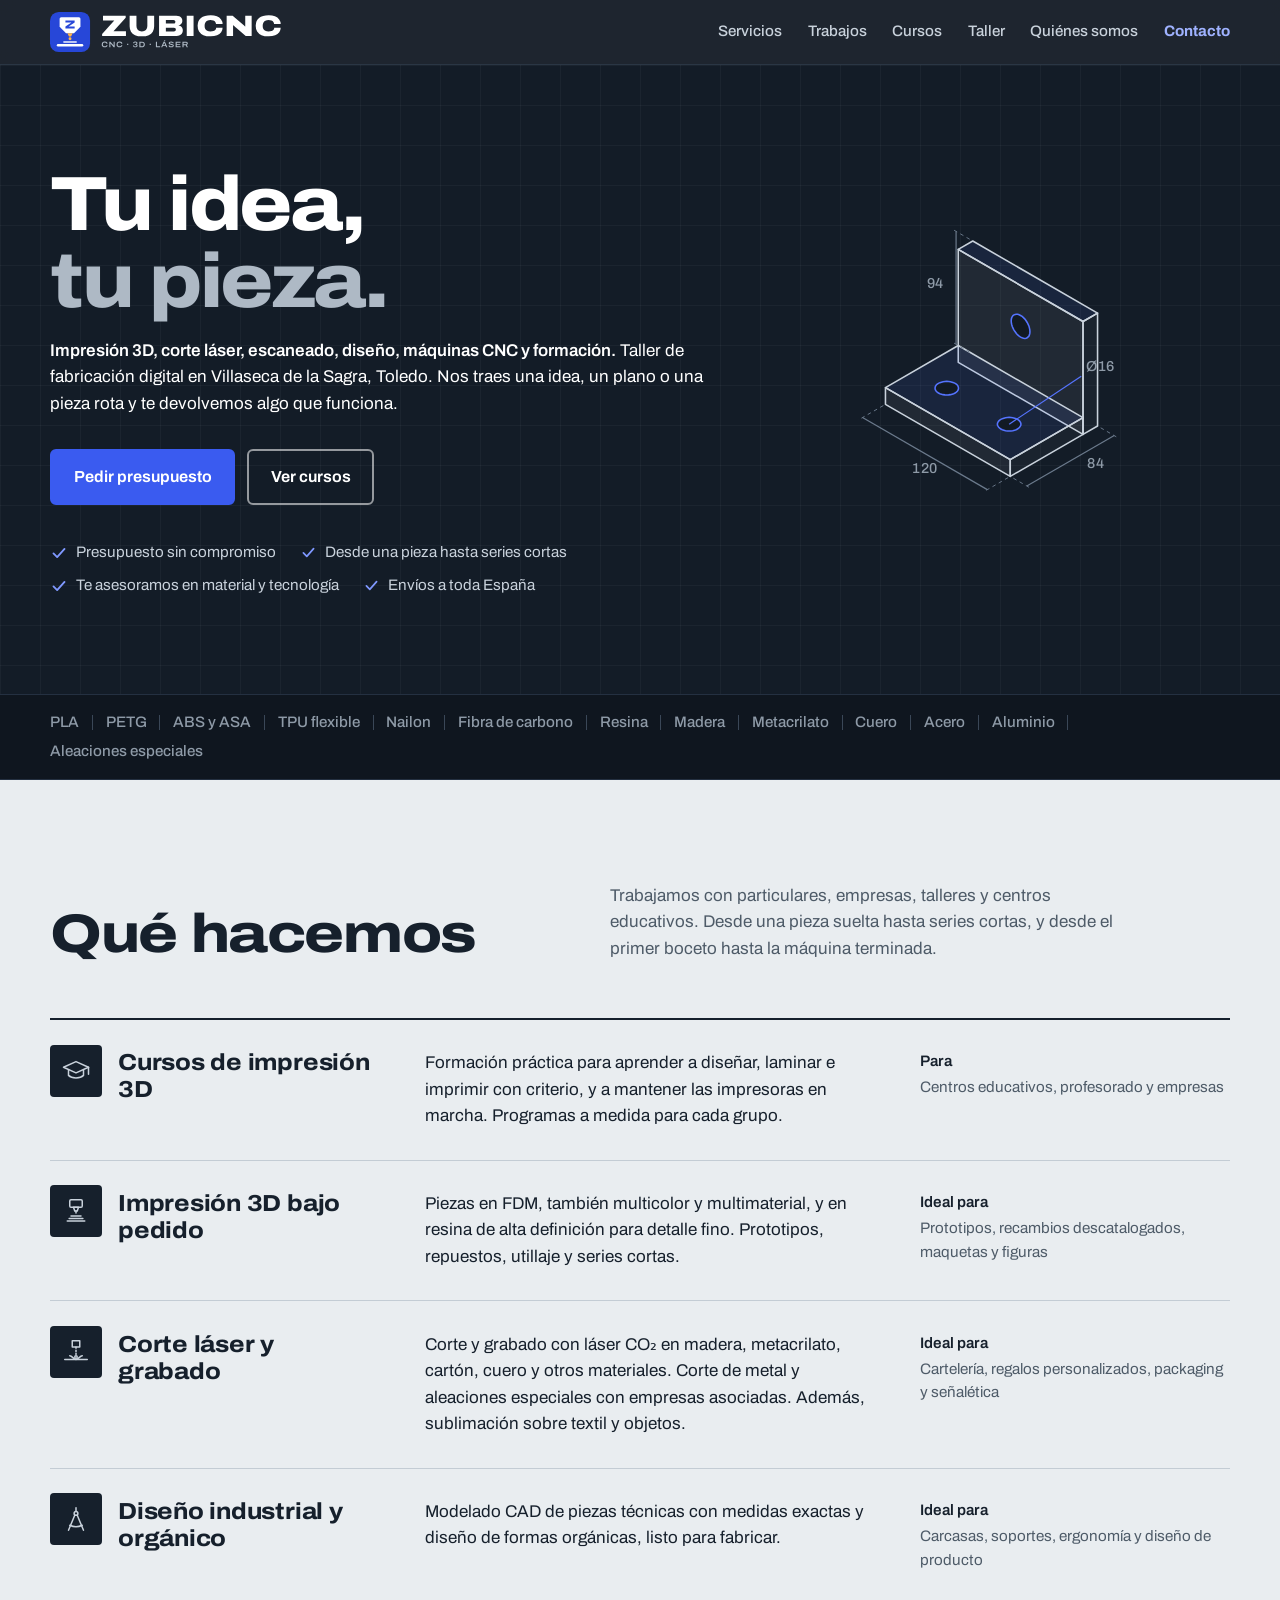
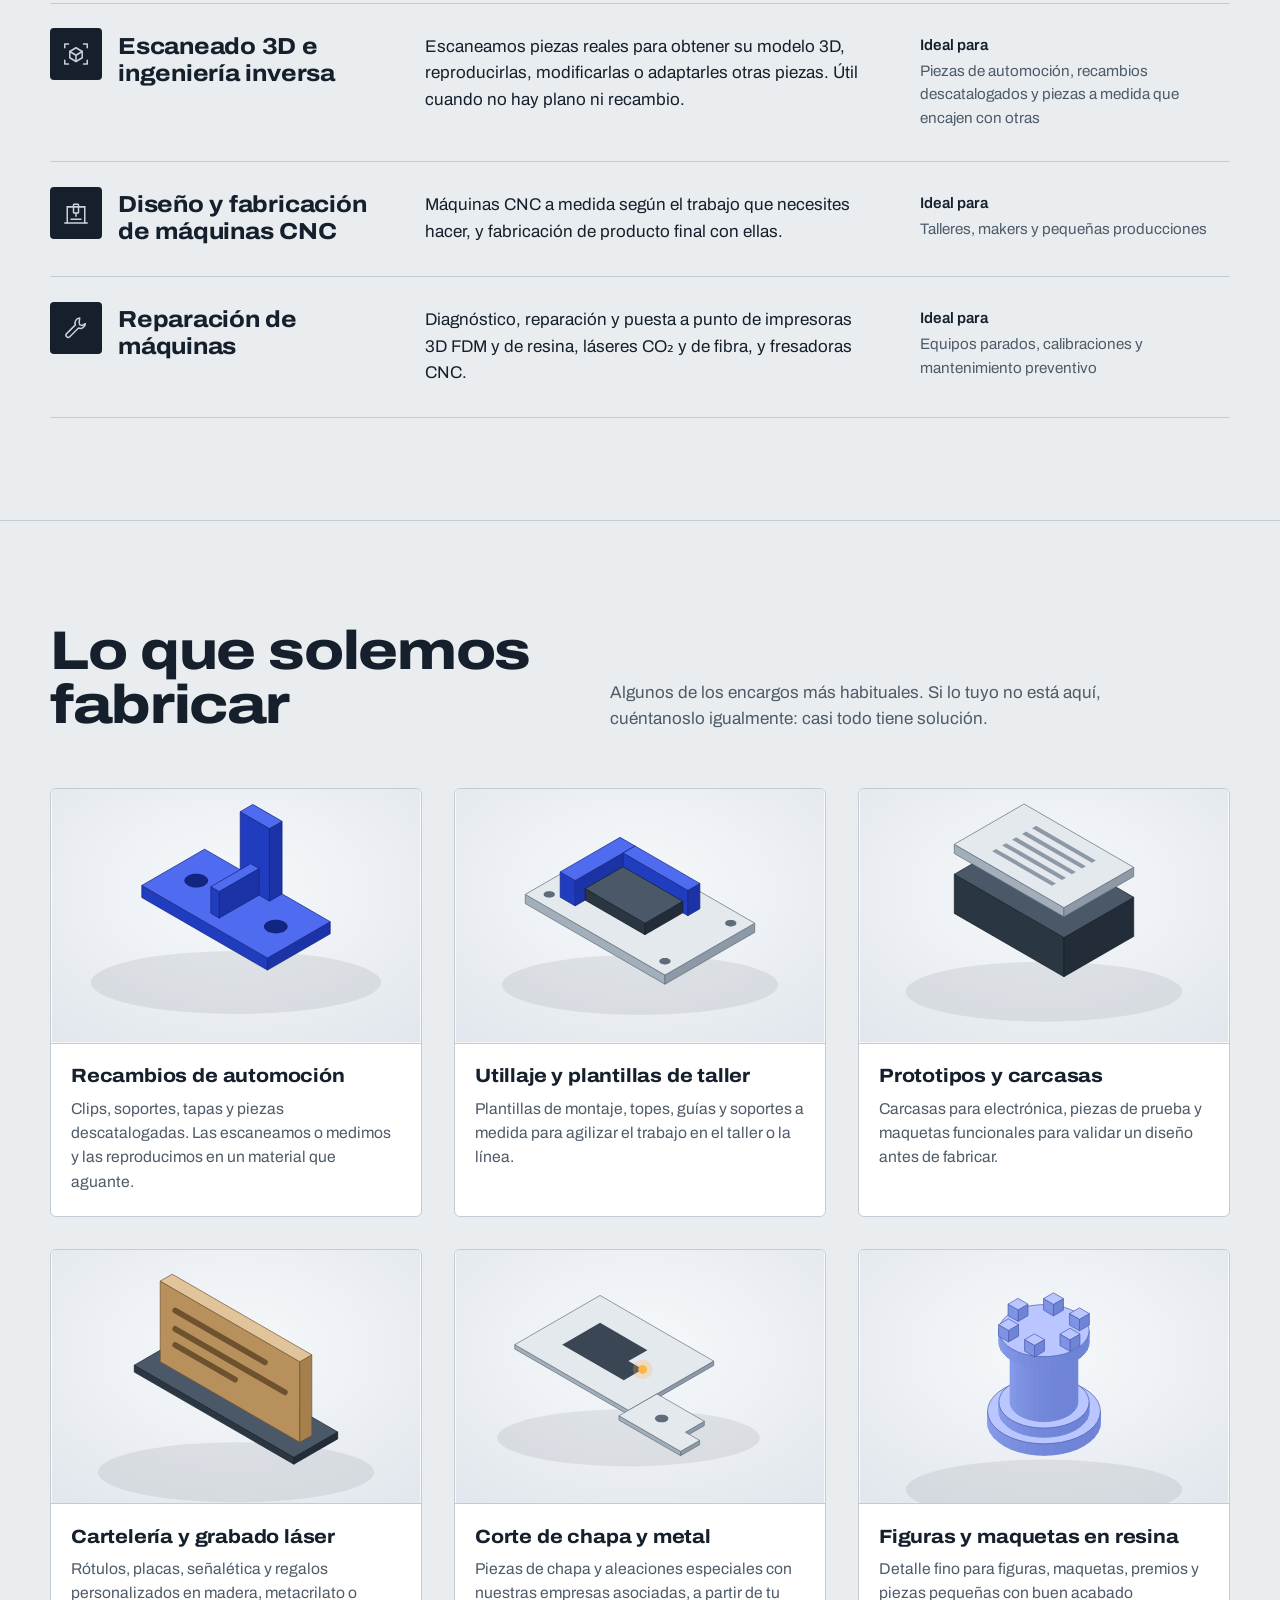
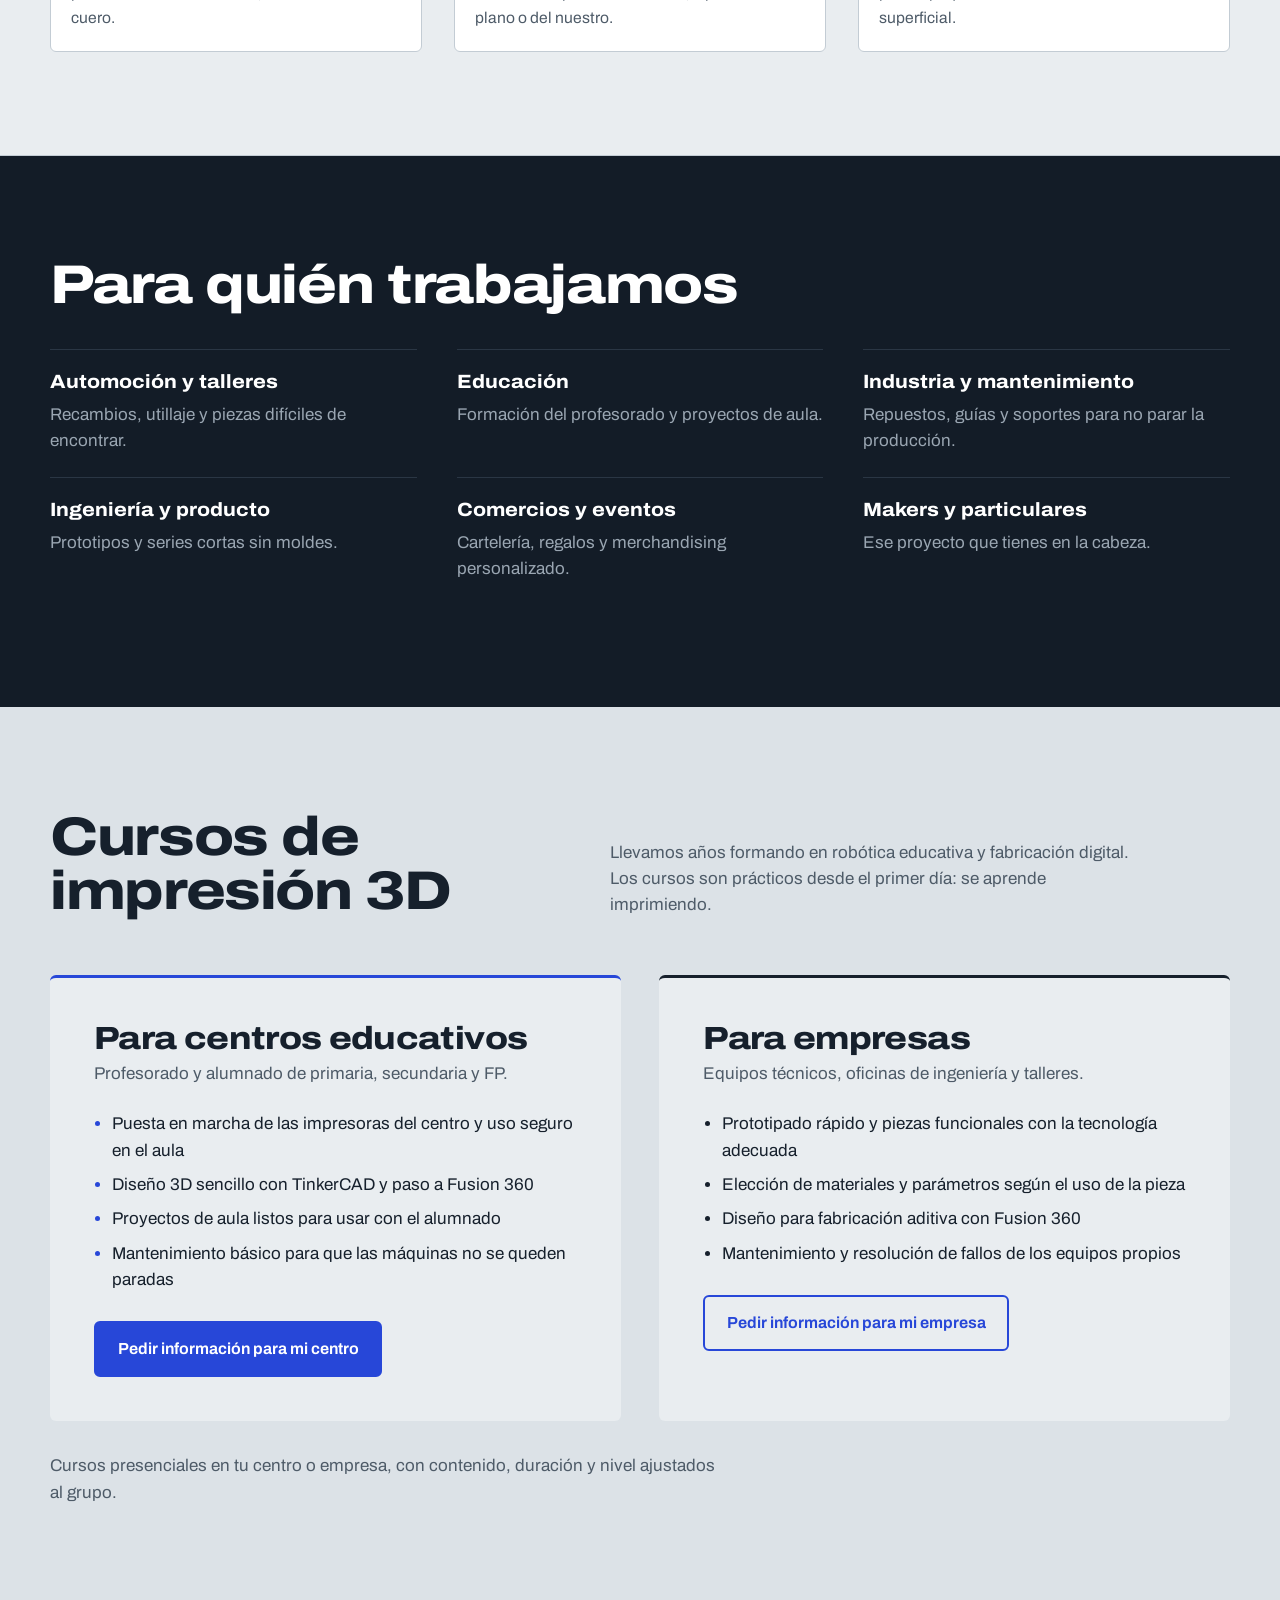
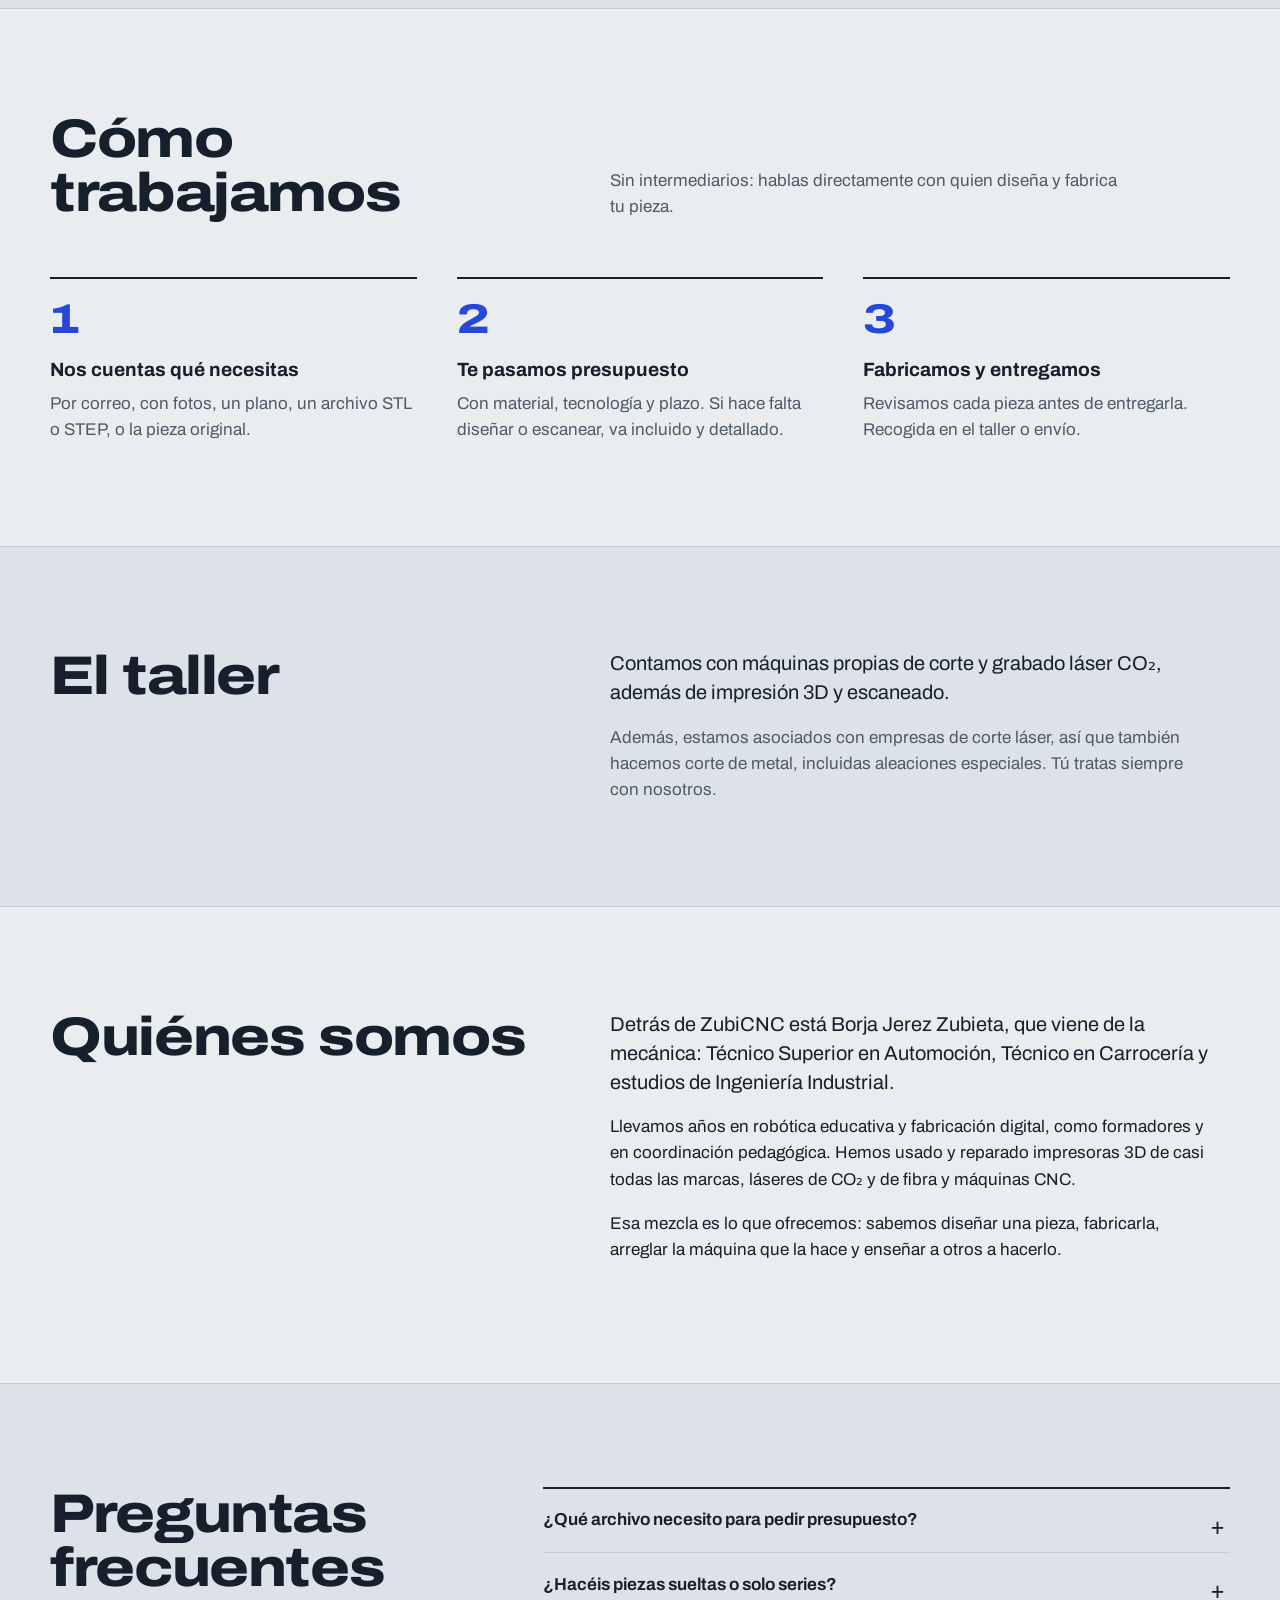
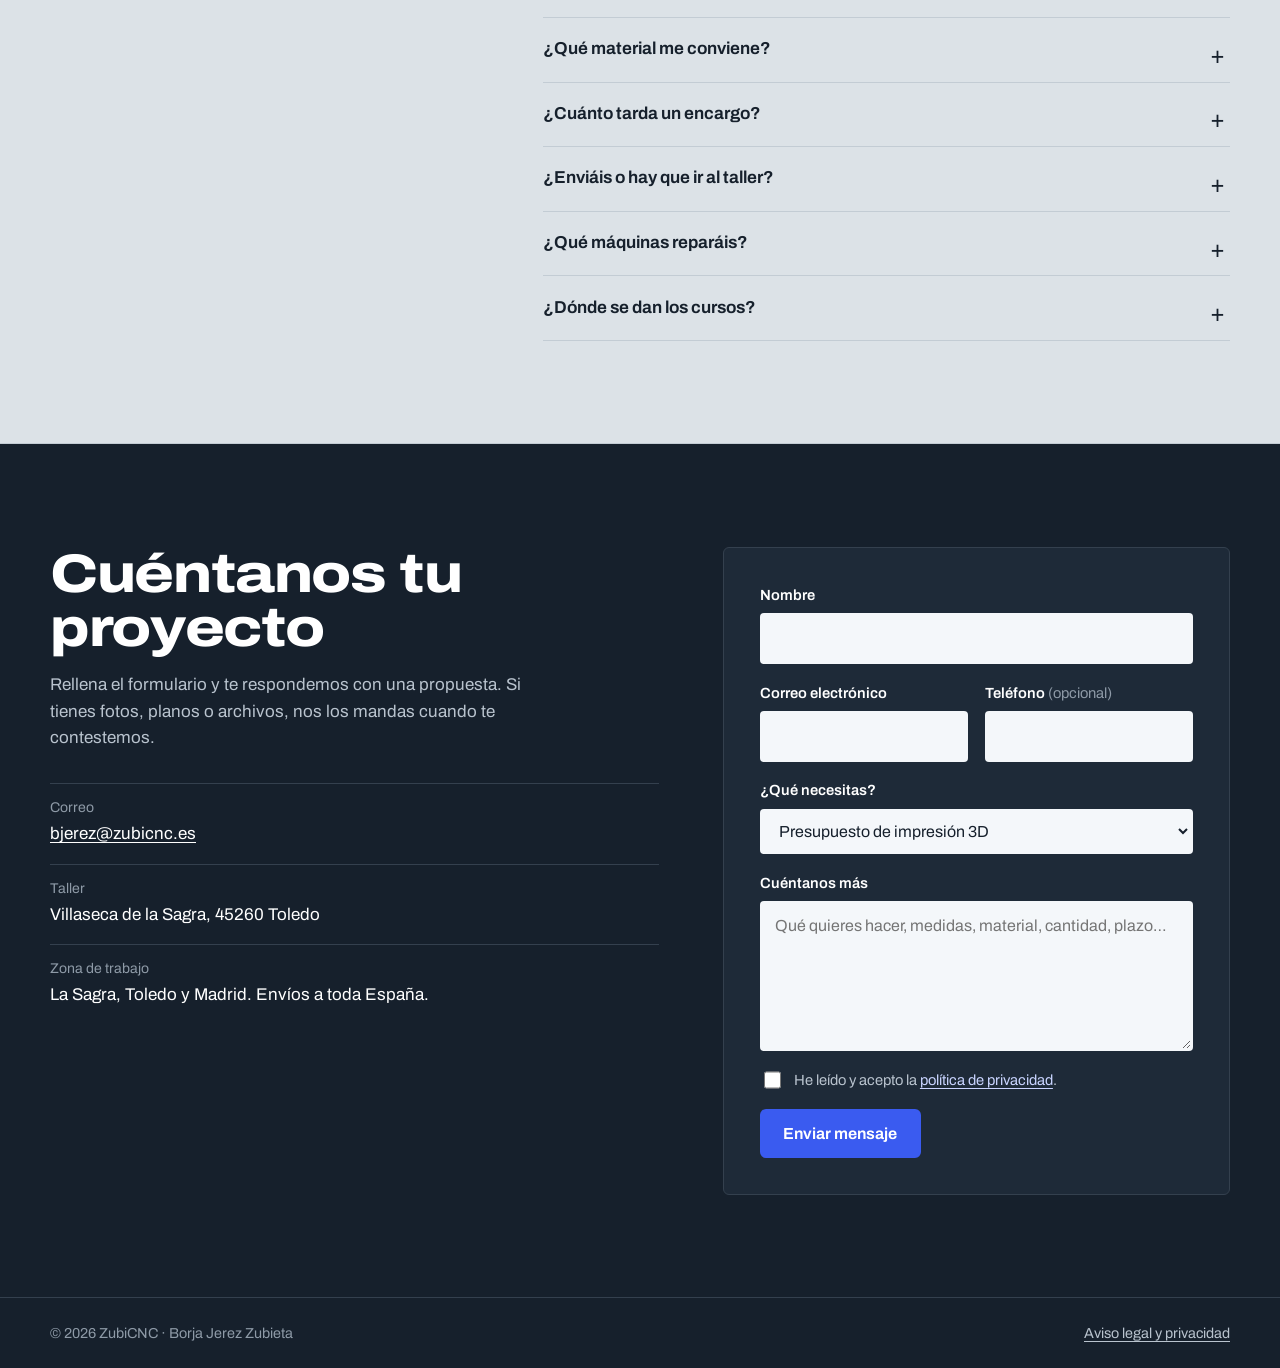
==== commit cbea9b55: "Ilustraciones de trabajos en 3D isométrico con volumen Co-Authored-By: Claude Opus 5.5 <noreply@anth" ====
--- a/index.html
+++ b/index.html
@@ -149,32 +149,32 @@
       </div>
       <ul class="ejemplos">
         <li class="ejemplo">
-          <svg viewBox="0 0 160 110" aria-hidden="true"><rect width="160" height="110" fill="#F1F4F7"/><path d="M10 0V110M20 0V110M30 0V110M40 0V110M50 0V110M60 0V110M70 0V110M80 0V110M90 0V110M100 0V110M110 0V110M120 0V110M130 0V110M140 0V110M150 0V110M0 10H160M0 20H160M0 30H160M0 40H160M0 50H160M0 60H160M0 70H160M0 80H160M0 90H160M0 100H160" stroke="#E1E6EC" stroke-width=".6"/><path fill="none" stroke="#2A3747" stroke-width="1.6" stroke-linejoin="round" stroke-linecap="round" d="M46 80V56a12 12 0 0 1 12-12h44a12 12 0 0 1 12 12v24z"/><circle fill="none" stroke="#2A3747" stroke-width="1.6" stroke-linejoin="round" stroke-linecap="round" cx="80" cy="62" r="9"/><path fill="none" stroke="#2A3747" stroke-width="1.6" stroke-linejoin="round" stroke-linecap="round" d="M58 44v-10h12v10M90 44v-10h12v10"/><path fill="none" stroke="#2747D8" stroke-width="1.6" stroke-linejoin="round" stroke-linecap="round" d="M36 86h88M36 82v8M124 82v8"/><path fill="none" stroke="#2A3747" stroke-width="1.6" stroke-linejoin="round" stroke-linecap="round" d="M36 80h10M114 80h10"/></svg>
+          <svg viewBox="0 0 320 220" aria-hidden="true"><defs><radialGradient id="g139700841760816" cx="50%" cy="40%" r="75%"><stop offset="0" stop-color="#F7F9FB"/><stop offset="1" stop-color="#E2E7ED"/></radialGradient></defs><rect width="320" height="220" fill="url(#g139700841760816)"/><ellipse cx="160" cy="168" rx="126.0" ry="27.3" fill="#16202C" opacity=".08"/><g transform="translate(160 110) scale(1.05)"><polygon points="26.0,45.0 -77.9,-15.0 -77.9,-25.0 26.0,35.0" fill="#213dbf" stroke="#122580" stroke-width="0.6" stroke-linejoin="round"/><polygon points="77.9,15.0 26.0,45.0 26.0,35.0 77.9,5.0" fill="#1b33a6" stroke="#122580" stroke-width="0.6" stroke-linejoin="round"/><polygon points="-26.0,-55.0 77.9,5.0 26.0,35.0 -77.9,-25.0" fill="#4F6CF0" stroke="#122580" stroke-width=".6" stroke-linejoin="round"/><polygon points="-26.0,-25.0 -27.1,-24.4 -28.5,-24.0 -29.9,-23.6 -31.4,-23.4 -32.9,-23.3 -34.4,-23.4 -35.9,-23.6 -37.4,-24.0 -38.7,-24.4 -39.8,-25.0 -40.8,-25.7 -41.6,-26.4 -42.2,-27.3 -42.6,-28.1 -42.7,-29.0 -42.6,-29.9 -42.2,-30.7 -41.6,-31.6 -40.8,-32.3 -39.8,-33.0 -38.7,-33.6 -37.4,-34.0 -35.9,-34.4 -34.4,-34.6 -32.9,-34.7 -31.4,-34.6 -29.9,-34.4 -28.5,-34.0 -27.1,-33.6 -26.0,-33.0 -25.0,-32.3 -24.2,-31.6 -23.6,-30.7 -23.2,-29.9 -23.1,-29.0 -23.2,-28.1 -23.6,-27.3 -24.2,-26.4 -25.0,-25.7" fill="#122580"/><polygon points="39.8,13.0 38.7,13.6 37.4,14.0 35.9,14.4 34.4,14.6 32.9,14.7 31.4,14.6 29.9,14.4 28.5,14.0 27.1,13.6 26.0,13.0 25.0,12.3 24.2,11.6 23.6,10.7 23.2,9.9 23.1,9.0 23.2,8.1 23.6,7.3 24.2,6.4 25.0,5.7 26.0,5.0 27.1,4.4 28.5,4.0 29.9,3.6 31.4,3.4 32.9,3.3 34.4,3.4 35.9,3.6 37.4,4.0 38.7,4.4 39.8,5.0 40.8,5.7 41.6,6.4 42.2,7.3 42.6,8.1 42.7,9.0 42.6,9.9 42.2,10.7 41.6,11.6 40.8,12.3" fill="#122580"/><polygon points="27.7,-12.0 3.5,-26.0 3.5,-86.0 27.7,-72.0" fill="#213dbf" stroke="#122580" stroke-width="0.6" stroke-linejoin="round"/><polygon points="38.1,-18.0 27.7,-12.0 27.7,-72.0 38.1,-78.0" fill="#1b33a6" stroke="#122580" stroke-width="0.6" stroke-linejoin="round"/><polygon points="13.9,-92.0 38.1,-78.0 27.7,-72.0 3.5,-86.0" fill="#4F6CF0" stroke="#122580" stroke-width=".6" stroke-linejoin="round"/><polygon points="19.1,-17.0 -13.9,2.0 -13.9,-20.0 19.1,-39.0" fill="#1b33a6" stroke="#122580" stroke-width="0.6" stroke-linejoin="round"/><polygon points="-13.9,2.0 -20.8,-2.0 -20.8,-24.0 -13.9,-20.0" fill="#213dbf" stroke="#122580" stroke-width="0.6" stroke-linejoin="round"/><polygon points="12.1,-43.0 19.1,-39.0 -13.9,-20.0 -20.8,-24.0" fill="#4F6CF0" stroke="#122580" stroke-width=".6" stroke-linejoin="round"/></g></svg>
           <h3>Recambios de automoción</h3>
           <p>Clips, soportes, tapas y piezas descatalogadas. Las escaneamos o medimos y las reproducimos en un material que aguante.</p>
         </li>
         <li class="ejemplo">
-          <svg viewBox="0 0 160 110" aria-hidden="true"><rect width="160" height="110" fill="#F1F4F7"/><path d="M10 0V110M20 0V110M30 0V110M40 0V110M50 0V110M60 0V110M70 0V110M80 0V110M90 0V110M100 0V110M110 0V110M120 0V110M130 0V110M140 0V110M150 0V110M0 10H160M0 20H160M0 30H160M0 40H160M0 50H160M0 60H160M0 70H160M0 80H160M0 90H160M0 100H160" stroke="#E1E6EC" stroke-width=".6"/><rect fill="none" stroke="#2A3747" stroke-width="1.6" stroke-linejoin="round" stroke-linecap="round" x="26" y="58" width="108" height="22" rx="2"/><path fill="none" stroke="#2A3747" stroke-width="1.6" stroke-linejoin="round" stroke-linecap="round" d="M40 58V40h28v18M92 58V40h28v18"/><rect fill="none" stroke="#2747D8" stroke-width="1.6" stroke-linejoin="round" stroke-linecap="round" x="68" y="46" width="24" height="12"/><circle fill="none" stroke="#2A3747" stroke-width="1.6" stroke-linejoin="round" stroke-linecap="round" cx="38" cy="69" r="3"/><circle fill="none" stroke="#2A3747" stroke-width="1.6" stroke-linejoin="round" stroke-linecap="round" cx="122" cy="69" r="3"/><path fill="none" stroke="#2747D8" stroke-width="1.6" stroke-linejoin="round" stroke-linecap="round" d="M80 22v16M75 33l5 5 5-5"/></svg>
+          <svg viewBox="0 0 320 220" aria-hidden="true"><defs><radialGradient id="g139700841478928" cx="50%" cy="40%" r="75%"><stop offset="0" stop-color="#F7F9FB"/><stop offset="1" stop-color="#E2E7ED"/></radialGradient></defs><rect width="320" height="220" fill="url(#g139700841478928)"/><ellipse cx="160" cy="170" rx="120.0" ry="26.0" fill="#16202C" opacity=".08"/><g transform="translate(160 112) scale(1.0)"><polygon points="21.7,57.5 -99.6,-12.5 -99.6,-20.5 21.7,49.5" fill="#a2aeb9" stroke="#5E6B78" stroke-width="0.6" stroke-linejoin="round"/><polygon points="99.6,12.5 21.7,57.5 21.7,49.5 99.6,4.5" fill="#8d99a6" stroke="#5E6B78" stroke-width="0.6" stroke-linejoin="round"/><polygon points="-21.7,-65.5 99.6,4.5 21.7,49.5 -99.6,-20.5" fill="#E4E9EE" stroke="#5E6B78" stroke-width=".6" stroke-linejoin="round"/><polygon points="-18.2,-51.5 -18.8,-51.2 -19.4,-51.0 -20.1,-50.8 -20.9,-50.7 -21.7,-50.7 -22.4,-50.7 -23.2,-50.8 -23.9,-51.0 -24.5,-51.2 -25.1,-51.5 -25.6,-51.8 -26.0,-52.2 -26.3,-52.6 -26.5,-53.1 -26.5,-53.5 -26.5,-53.9 -26.3,-54.4 -26.0,-54.8 -25.6,-55.2 -25.1,-55.5 -24.5,-55.8 -23.9,-56.0 -23.2,-56.2 -22.4,-56.3 -21.7,-56.3 -20.9,-56.3 -20.1,-56.2 -19.4,-56.0 -18.8,-55.8 -18.2,-55.5 -17.7,-55.2 -17.3,-54.8 -17.0,-54.4 -16.8,-53.9 -16.8,-53.5 -16.8,-53.1 -17.0,-52.6 -17.3,-52.2 -17.7,-51.8" fill="#5E6B78"/><polygon points="82.3,6.5 81.7,6.8 81.0,7.0 80.3,7.2 79.6,7.3 78.8,7.3 78.0,7.3 77.3,7.2 76.6,7.0 75.9,6.8 75.3,6.5 74.8,6.2 74.4,5.8 74.1,5.4 74.0,4.9 73.9,4.5 74.0,4.1 74.1,3.6 74.4,3.2 74.8,2.8 75.3,2.5 75.9,2.2 76.6,2.0 77.3,1.8 78.0,1.7 78.8,1.7 79.6,1.7 80.3,1.8 81.0,2.0 81.7,2.2 82.3,2.5 82.8,2.8 83.2,3.2 83.5,3.6 83.6,4.1 83.7,4.5 83.6,4.9 83.5,5.4 83.2,5.8 82.8,6.2" fill="#5E6B78"/><polygon points="-75.3,-18.5 -75.9,-18.2 -76.6,-18.0 -77.3,-17.8 -78.0,-17.7 -78.8,-17.7 -79.6,-17.7 -80.3,-17.8 -81.0,-18.0 -81.7,-18.2 -82.3,-18.5 -82.8,-18.8 -83.2,-19.2 -83.5,-19.6 -83.6,-20.1 -83.7,-20.5 -83.6,-20.9 -83.5,-21.4 -83.2,-21.8 -82.8,-22.2 -82.3,-22.5 -81.7,-22.8 -81.0,-23.0 -80.3,-23.2 -79.6,-23.3 -78.8,-23.3 -78.0,-23.3 -77.3,-23.2 -76.6,-23.0 -75.9,-22.8 -75.3,-22.5 -74.8,-22.2 -74.4,-21.8 -74.1,-21.4 -74.0,-20.9 -73.9,-20.5 -74.0,-20.1 -74.1,-19.6 -74.4,-19.2 -74.8,-18.8" fill="#5E6B78"/><polygon points="25.1,39.5 24.5,39.8 23.9,40.0 23.2,40.2 22.4,40.3 21.7,40.3 20.9,40.3 20.1,40.2 19.4,40.0 18.8,39.8 18.2,39.5 17.7,39.2 17.3,38.8 17.0,38.4 16.8,37.9 16.8,37.5 16.8,37.1 17.0,36.6 17.3,36.2 17.7,35.8 18.2,35.5 18.8,35.2 19.4,35.0 20.1,34.8 20.9,34.7 21.7,34.7 22.4,34.7 23.2,34.8 23.9,35.0 24.5,35.2 25.1,35.5 25.6,35.8 26.0,36.2 26.3,36.6 26.5,37.1 26.5,37.5 26.5,37.9 26.3,38.4 26.0,38.8 25.6,39.2" fill="#5E6B78"/><polygon points="-4.3,-40.5 -56.3,-10.5 -56.3,-32.5 -4.3,-62.5" fill="#1b33a6" stroke="#122580" stroke-width="0.6" stroke-linejoin="round"/><polygon points="-56.3,-10.5 -69.3,-18.0 -69.3,-40.0 -56.3,-32.5" fill="#213dbf" stroke="#122580" stroke-width="0.6" stroke-linejoin="round"/><polygon points="-17.3,-70.0 -4.3,-62.5 -56.3,-32.5 -69.3,-40.0" fill="#4F6CF0" stroke="#122580" stroke-width=".6" stroke-linejoin="round"/><polygon points="41.6,-2.0 -14.7,-34.5 -14.7,-56.5 41.6,-24.0" fill="#213dbf" stroke="#122580" stroke-width="0.6" stroke-linejoin="round"/><polygon points="52.0,-8.0 41.6,-2.0 41.6,-24.0 52.0,-30.0" fill="#1b33a6" stroke="#122580" stroke-width="0.6" stroke-linejoin="round"/><polygon points="-4.3,-62.5 52.0,-30.0 41.6,-24.0 -14.7,-56.5" fill="#4F6CF0" stroke="#122580" stroke-width=".6" stroke-linejoin="round"/><polygon points="4.3,14.5 -47.6,-15.5 -47.6,-25.5 4.3,4.5" fill="#2a3642" stroke="#151C25" stroke-width="0.6" stroke-linejoin="round"/><polygon points="37.2,-4.5 4.3,14.5 4.3,4.5 37.2,-14.5" fill="#232d39" stroke="#151C25" stroke-width="0.6" stroke-linejoin="round"/><polygon points="-14.7,-44.5 37.2,-14.5 4.3,4.5 -47.6,-25.5" fill="#4A5868" stroke="#151C25" stroke-width=".6" stroke-linejoin="round"/></g></svg>
           <h3>Utillaje y plantillas de taller</h3>
           <p>Plantillas de montaje, topes, guías y soportes a medida para agilizar el trabajo en el taller o la línea.</p>
         </li>
         <li class="ejemplo">
-          <svg viewBox="0 0 160 110" aria-hidden="true"><rect width="160" height="110" fill="#F1F4F7"/><path d="M10 0V110M20 0V110M30 0V110M40 0V110M50 0V110M60 0V110M70 0V110M80 0V110M90 0V110M100 0V110M110 0V110M120 0V110M130 0V110M140 0V110M150 0V110M0 10H160M0 20H160M0 30H160M0 40H160M0 50H160M0 60H160M0 70H160M0 80H160M0 90H160M0 100H160" stroke="#E1E6EC" stroke-width=".6"/><path fill="none" stroke="#2A3747" stroke-width="1.6" stroke-linejoin="round" stroke-linecap="round" d="M38 46l42-16 42 16v32l-42 16-42-16z"/><path fill="none" stroke="#2A3747" stroke-width="1.6" stroke-linejoin="round" stroke-linecap="round" d="M38 46l42 16 42-16M80 62v32"/><path fill="none" stroke="#2747D8" stroke-width="1.6" stroke-linejoin="round" stroke-linecap="round" d="M52 58l18 7M52 66l18 7"/><circle fill="none" stroke="#2A3747" stroke-width="1.6" stroke-linejoin="round" stroke-linecap="round" cx="100" cy="70" r="4"/></svg>
+          <svg viewBox="0 0 320 220" aria-hidden="true"><defs><radialGradient id="g139700841477328" cx="50%" cy="40%" r="75%"><stop offset="0" stop-color="#F7F9FB"/><stop offset="1" stop-color="#E2E7ED"/></radialGradient></defs><rect width="320" height="220" fill="url(#g139700841477328)"/><ellipse cx="160" cy="176" rx="120.0" ry="26.0" fill="#16202C" opacity=".08"/><g transform="translate(160 118) scale(1.0)"><polygon points="17.3,45.0 -77.9,-10.0 -77.9,-44.0 17.3,11.0" fill="#2a3642" stroke="#151C25" stroke-width="0.6" stroke-linejoin="round"/><polygon points="77.9,10.0 17.3,45.0 17.3,11.0 77.9,-24.0" fill="#232d39" stroke="#151C25" stroke-width="0.6" stroke-linejoin="round"/><polygon points="-17.3,-79.0 77.9,-24.0 17.3,11.0 -77.9,-44.0" fill="#4A5868" stroke="#151C25" stroke-width=".6" stroke-linejoin="round"/><polygon points="17.3,-7.0 -77.9,-62.0 -77.9,-70.0 17.3,-15.0" fill="#a2aeb9" stroke="#5E6B78" stroke-width="0.6" stroke-linejoin="round"/><polygon points="77.9,-42.0 17.3,-7.0 17.3,-15.0 77.9,-50.0" fill="#8d99a6" stroke="#5E6B78" stroke-width="0.6" stroke-linejoin="round"/><polygon points="-17.3,-105.0 77.9,-50.0 17.3,-15.0 -77.9,-70.0" fill="#E4E9EE" stroke="#5E6B78" stroke-width=".6" stroke-linejoin="round"/><polygon points="-6.9,-86.0 45.0,-56.0 41.6,-54.0 -10.4,-84.0" fill="#8D99A6"/><polygon points="-15.6,-81.0 36.4,-51.0 32.9,-49.0 -19.1,-79.0" fill="#8D99A6"/><polygon points="-24.2,-76.0 27.7,-46.0 24.2,-44.0 -27.7,-74.0" fill="#8D99A6"/><polygon points="-32.9,-71.0 19.1,-41.0 15.6,-39.0 -36.4,-69.0" fill="#8D99A6"/><polygon points="-41.6,-66.0 10.4,-36.0 6.9,-34.0 -45.0,-64.0" fill="#8D99A6"/></g></svg>
           <h3>Prototipos y carcasas</h3>
           <p>Carcasas para electrónica, piezas de prueba y maquetas funcionales para validar un diseño antes de fabricar.</p>
         </li>
         <li class="ejemplo">
-          <svg viewBox="0 0 160 110" aria-hidden="true"><rect width="160" height="110" fill="#F1F4F7"/><path d="M10 0V110M20 0V110M30 0V110M40 0V110M50 0V110M60 0V110M70 0V110M80 0V110M90 0V110M100 0V110M110 0V110M120 0V110M130 0V110M140 0V110M150 0V110M0 10H160M0 20H160M0 30H160M0 40H160M0 50H160M0 60H160M0 70H160M0 80H160M0 90H160M0 100H160" stroke="#E1E6EC" stroke-width=".6"/><rect fill="none" stroke="#2A3747" stroke-width="1.6" stroke-linejoin="round" stroke-linecap="round" x="28" y="44" width="104" height="46" rx="3"/><path fill="none" stroke="#2A3747" stroke-width="1.6" stroke-linejoin="round" stroke-linecap="round" d="M42 60h46M42 72h70"/><rect fill="none" stroke="#2A3747" stroke-width="1.6" stroke-linejoin="round" stroke-linecap="round" x="94" y="12" width="20" height="10" rx="1"/><path fill="none" stroke="#2747D8" stroke-width="1.6" stroke-linejoin="round" stroke-linecap="round" d="M104 22v24" stroke-dasharray="3 3"/><circle fill="#2747D8" cx="104" cy="47" r="2.5"/></svg>
+          <svg viewBox="0 0 320 220" aria-hidden="true"><defs><radialGradient id="g139700842723968" cx="50%" cy="40%" r="75%"><stop offset="0" stop-color="#F7F9FB"/><stop offset="1" stop-color="#E2E7ED"/></radialGradient></defs><rect width="320" height="220" fill="url(#g139700842723968)"/><ellipse cx="160" cy="193" rx="120.0" ry="26.0" fill="#16202C" opacity=".08"/><g transform="translate(160 135) scale(1.0)"><polygon points="50.2,51.0 -88.3,-29.0 -88.3,-35.0 50.2,45.0" fill="#2a3642" stroke="#151C25" stroke-width="0.6" stroke-linejoin="round"/><polygon points="88.3,29.0 50.2,51.0 50.2,45.0 88.3,23.0" fill="#232d39" stroke="#151C25" stroke-width="0.6" stroke-linejoin="round"/><polygon points="-50.2,-57.0 88.3,23.0 50.2,45.0 -88.3,-35.0" fill="#4A5868" stroke="#151C25" stroke-width=".6" stroke-linejoin="round"/><polygon points="55.4,32.0 -65.8,-38.0 -65.8,-108.0 55.4,-38.0" fill="#b7905c" stroke="#6E5230" stroke-width="0.6" stroke-linejoin="round"/><polygon points="65.8,26.0 55.4,32.0 55.4,-38.0 65.8,-44.0" fill="#a57f4c" stroke="#6E5230" stroke-width="0.6" stroke-linejoin="round"/><polygon points="-55.4,-114.0 65.8,-44.0 55.4,-38.0 -65.8,-108.0" fill="#E2C49A" stroke="#6E5230" stroke-width=".6" stroke-linejoin="round"/><line x1="-52.8" y1="-82.5" x2="25.1" y2="-37.5" stroke="#6E5230" stroke-width="5" stroke-linecap="round"/><line x1="-52.8" y1="-66.5" x2="42.4" y2="-11.5" stroke="#6E5230" stroke-width="5" stroke-linecap="round"/><line x1="-52.8" y1="-52.5" x2="-0.9" y2="-22.5" stroke="#6E5230" stroke-width="5" stroke-linecap="round"/></g></svg>
           <h3>Cartelería y grabado láser</h3>
           <p>Rótulos, placas, señalética y regalos personalizados en madera, metacrilato o cuero.</p>
         </li>
         <li class="ejemplo">
-          <svg viewBox="0 0 160 110" aria-hidden="true"><rect width="160" height="110" fill="#F1F4F7"/><path d="M10 0V110M20 0V110M30 0V110M40 0V110M50 0V110M60 0V110M70 0V110M80 0V110M90 0V110M100 0V110M110 0V110M120 0V110M130 0V110M140 0V110M150 0V110M0 10H160M0 20H160M0 30H160M0 40H160M0 50H160M0 60H160M0 70H160M0 80H160M0 90H160M0 100H160" stroke="#E1E6EC" stroke-width=".6"/><path fill="none" stroke="#2A3747" stroke-width="1.6" stroke-linejoin="round" stroke-linecap="round" d="M24 72l56-24 56 24-56 24z"/><path fill="none" stroke="#2747D8" stroke-width="1.6" stroke-linejoin="round" stroke-linecap="round" d="M58 72l22-10 22 10-22 10z"/><rect fill="none" stroke="#2A3747" stroke-width="1.6" stroke-linejoin="round" stroke-linecap="round" x="70" y="14" width="20" height="10" rx="1"/><path fill="none" stroke="#2747D8" stroke-width="1.6" stroke-linejoin="round" stroke-linecap="round" d="M80 24v38" stroke-dasharray="3 3"/></svg>
+          <svg viewBox="0 0 320 220" aria-hidden="true"><defs><radialGradient id="g139700841861056" cx="50%" cy="40%" r="75%"><stop offset="0" stop-color="#F7F9FB"/><stop offset="1" stop-color="#E2E7ED"/></radialGradient></defs><rect width="320" height="220" fill="url(#g139700841861056)"/><ellipse cx="150" cy="163" rx="114.0" ry="24.7" fill="#16202C" opacity=".08"/><g transform="translate(150 105) scale(0.95)"><polygon points="0.0,40.0 -103.9,-20.0 -103.9,-24.0 0.0,36.0" fill="#a2aeb9" stroke="#5E6B78" stroke-width="0.6" stroke-linejoin="round"/><polygon points="77.9,-5.0 0.0,40.0 0.0,36.0 77.9,-9.0" fill="#8d99a6" stroke="#5E6B78" stroke-width="0.6" stroke-linejoin="round"/><polygon points="-26.0,-69.0 77.9,-9.0 0.0,36.0 -103.9,-24.0" fill="#E4E9EE" stroke="#5E6B78" stroke-width=".6" stroke-linejoin="round"/><polygon points="69.3,50.0 52.0,60.0 52.0,56.0 69.3,46.0" fill="#8d99a6" stroke="#5E6B78" stroke-width="0.6" stroke-linejoin="round"/><polygon points="47.6,77.5 -8.7,45.0 -8.7,41.0 47.6,73.5" fill="#a2aeb9" stroke="#5E6B78" stroke-width="0.6" stroke-linejoin="round"/><polygon points="65.0,67.5 47.6,77.5 47.6,73.5 65.0,63.5" fill="#8d99a6" stroke="#5E6B78" stroke-width="0.6" stroke-linejoin="round"/><polygon points="26.0,21.0 69.3,46.0 52.0,56.0 65.0,63.5 47.6,73.5 -8.7,41.0" fill="#E4E9EE" stroke="#5E6B78" stroke-width=".6" stroke-linejoin="round"/><polygon points="34.6,46.0 33.9,46.4 33.1,46.7 32.2,46.9 31.3,47.0 30.3,47.0 29.4,47.0 28.4,46.9 27.5,46.7 26.7,46.4 26.0,46.0 25.4,45.6 24.9,45.1 24.5,44.6 24.3,44.1 24.2,43.5 24.3,42.9 24.5,42.4 24.9,41.9 25.4,41.4 26.0,41.0 26.7,40.6 27.5,40.3 28.4,40.1 29.4,40.0 30.3,40.0 31.3,40.0 32.2,40.1 33.1,40.3 33.9,40.6 34.6,41.0 35.3,41.4 35.8,41.9 36.1,42.4 36.4,42.9 36.4,43.5 36.4,44.1 36.1,44.6 35.8,45.1 35.3,45.6" fill="#5E6B78"/><polygon points="-26.0,-44.0 17.3,-19.0 0.0,-9.0 13.0,-1.5 -4.3,8.5 -60.6,-24.0" fill="#3B4654"/><circle cx="13.0" cy="-1.5" r="4" fill="#FFB547"/><circle cx="13.0" cy="-1.5" r="9" fill="#FFB547" opacity=".25"/></g></svg>
           <h3>Corte de chapa y metal</h3>
           <p>Piezas de chapa y aleaciones especiales con nuestras empresas asociadas, a partir de tu plano o del nuestro.</p>
         </li>
         <li class="ejemplo">
-          <svg viewBox="0 0 160 110" aria-hidden="true"><rect width="160" height="110" fill="#F1F4F7"/><path d="M10 0V110M20 0V110M30 0V110M40 0V110M50 0V110M60 0V110M70 0V110M80 0V110M90 0V110M100 0V110M110 0V110M120 0V110M130 0V110M140 0V110M150 0V110M0 10H160M0 20H160M0 30H160M0 40H160M0 50H160M0 60H160M0 70H160M0 80H160M0 90H160M0 100H160" stroke="#E1E6EC" stroke-width=".6"/><ellipse fill="none" stroke="#2A3747" stroke-width="1.6" stroke-linejoin="round" stroke-linecap="round" cx="80" cy="88" rx="32" ry="6"/><path fill="none" stroke="#2A3747" stroke-width="1.6" stroke-linejoin="round" stroke-linecap="round" d="M68 86V62q0-10 12-10t12 10v24"/><circle fill="none" stroke="#2A3747" stroke-width="1.6" stroke-linejoin="round" stroke-linecap="round" cx="80" cy="40" r="10"/><path fill="none" stroke="#2A3747" stroke-width="1.6" stroke-linejoin="round" stroke-linecap="round" d="M68 66l-10 8M92 66l10 8"/><path fill="none" stroke="#2747D8" stroke-width="1.6" stroke-linejoin="round" stroke-linecap="round" d="M72 70h16M72 76h16"/></svg>
+          <svg viewBox="0 0 320 220" aria-hidden="true"><defs><radialGradient id="g139700840378256" cx="50%" cy="40%" r="75%"><stop offset="0" stop-color="#F7F9FB"/><stop offset="1" stop-color="#E2E7ED"/></radialGradient></defs><rect width="320" height="220" fill="url(#g139700840378256)"/><ellipse cx="160" cy="208" rx="120.0" ry="26.0" fill="#16202C" opacity=".08"/><g transform="translate(160 150) scale(1.0)"><polygon points="49.0,-0.0 48.4,4.4 48.4,-5.6 49.0,-10.0" fill="#7388d9" stroke="#7388d9" stroke-width="0.8" stroke-linejoin="round"/><polygon points="-48.4,4.4 -49.0,0.0 -49.0,-10.0 -48.4,-5.6" fill="#899deb" stroke="#899deb" stroke-width="0.8" stroke-linejoin="round"/><polygon points="48.4,4.4 46.6,8.7 46.6,-1.3 48.4,-5.6" fill="#7186d8" stroke="#7186d8" stroke-width="0.8" stroke-linejoin="round"/><polygon points="-46.6,8.7 -48.4,4.4 -48.4,-5.6 -46.6,-1.3" fill="#879bea" stroke="#879bea" stroke-width="0.8" stroke-linejoin="round"/><polygon points="46.6,8.7 43.7,12.8 43.7,2.8 46.6,-1.3" fill="#7085d7" stroke="#7085d7" stroke-width="0.8" stroke-linejoin="round"/><polygon points="-43.7,12.8 -46.6,8.7 -46.6,-1.3 -43.7,2.8" fill="#8499e8" stroke="#8499e8" stroke-width="0.8" stroke-linejoin="round"/><polygon points="43.7,12.8 39.6,16.6 39.6,6.6 43.7,2.8" fill="#6f84d6" stroke="#6f84d6" stroke-width="0.8" stroke-linejoin="round"/><polygon points="-39.6,16.6 -43.7,12.8 -43.7,2.8 -39.6,6.6" fill="#8297e6" stroke="#8297e6" stroke-width="0.8" stroke-linejoin="round"/><polygon points="39.6,16.6 34.6,20.0 34.6,10.0 39.6,6.6" fill="#6f84d6" stroke="#6f84d6" stroke-width="0.8" stroke-linejoin="round"/><polygon points="-34.6,20.0 -39.6,16.6 -39.6,6.6 -34.6,10.0" fill="#8094e4" stroke="#8094e4" stroke-width="0.8" stroke-linejoin="round"/><polygon points="34.6,20.0 28.8,22.9 28.8,12.9 34.6,10.0" fill="#6f84d6" stroke="#6f84d6" stroke-width="0.8" stroke-linejoin="round"/><polygon points="-28.8,22.9 -34.6,20.0 -34.6,10.0 -28.8,12.9" fill="#7d92e2" stroke="#7d92e2" stroke-width="0.8" stroke-linejoin="round"/><polygon points="28.8,22.9 22.2,25.2 22.2,15.2 28.8,12.9" fill="#6f84d6" stroke="#6f84d6" stroke-width="0.8" stroke-linejoin="round"/><polygon points="-22.2,25.2 -28.8,22.9 -28.8,12.9 -22.2,15.2" fill="#7b8fe0" stroke="#7b8fe0" stroke-width="0.8" stroke-linejoin="round"/><polygon points="22.2,25.2 15.1,26.9 15.1,16.9 22.2,15.2" fill="#7085d7" stroke="#7085d7" stroke-width="0.8" stroke-linejoin="round"/><polygon points="-15.1,26.9 -22.2,25.2 -22.2,15.2 -15.1,16.9" fill="#798dde" stroke="#798dde" stroke-width="0.8" stroke-linejoin="round"/><polygon points="15.1,26.9 7.7,27.9 7.7,17.9 15.1,16.9" fill="#7186d8" stroke="#7186d8" stroke-width="0.8" stroke-linejoin="round"/><polygon points="-7.7,27.9 -15.1,26.9 -15.1,16.9 -7.7,17.9" fill="#768bdc" stroke="#768bdc" stroke-width="0.8" stroke-linejoin="round"/><polygon points="7.7,27.9 0.0,28.3 0.0,18.3 7.7,17.9" fill="#7388d9" stroke="#7388d9" stroke-width="0.8" stroke-linejoin="round"/><polygon points="0.0,28.3 -7.7,27.9 -7.7,17.9 0.0,18.3" fill="#7489db" stroke="#7489db" stroke-width="0.8" stroke-linejoin="round"/><polygon points="34.6,10.0 28.8,12.9 22.2,15.2 15.1,16.9 7.7,17.9 0.0,18.3 -7.7,17.9 -15.1,16.9 -22.2,15.2 -28.8,12.9 -34.6,10.0 -39.6,6.6 -43.7,2.8 -46.6,-1.3 -48.4,-5.6 -49.0,-10.0 -48.4,-14.4 -46.6,-18.7 -43.7,-22.8 -39.6,-26.6 -34.6,-30.0 -28.8,-32.9 -22.2,-35.2 -15.1,-36.9 -7.7,-37.9 -0.0,-38.3 7.7,-37.9 15.1,-36.9 22.2,-35.2 28.8,-32.9 34.6,-30.0 39.6,-26.6 43.7,-22.8 46.6,-18.7 48.4,-14.4 49.0,-10.0 48.4,-5.6 46.6,-1.3 43.7,2.8 39.6,6.6" fill="#B9C6FF" stroke="#4A5BA8" stroke-width=".6" stroke-linejoin="round"/><polygon points="39.2,-10.0 38.7,-6.5 38.7,-14.5 39.2,-18.0" fill="#7388d9" stroke="#7388d9" stroke-width="0.8" stroke-linejoin="round"/><polygon points="-38.7,-6.5 -39.2,-10.0 -39.2,-18.0 -38.7,-14.5" fill="#899deb" stroke="#899deb" stroke-width="0.8" stroke-linejoin="round"/><polygon points="38.7,-6.5 37.3,-3.0 37.3,-11.0 38.7,-14.5" fill="#7186d8" stroke="#7186d8" stroke-width="0.8" stroke-linejoin="round"/><polygon points="-37.3,-3.0 -38.7,-6.5 -38.7,-14.5 -37.3,-11.0" fill="#879bea" stroke="#879bea" stroke-width="0.8" stroke-linejoin="round"/><polygon points="37.3,-3.0 34.9,0.3 34.9,-7.7 37.3,-11.0" fill="#7085d7" stroke="#7085d7" stroke-width="0.8" stroke-linejoin="round"/><polygon points="-34.9,0.3 -37.3,-3.0 -37.3,-11.0 -34.9,-7.7" fill="#8499e8" stroke="#8499e8" stroke-width="0.8" stroke-linejoin="round"/><polygon points="34.9,0.3 31.7,3.3 31.7,-4.7 34.9,-7.7" fill="#6f84d6" stroke="#6f84d6" stroke-width="0.8" stroke-linejoin="round"/><polygon points="-31.7,3.3 -34.9,0.3 -34.9,-7.7 -31.7,-4.7" fill="#8297e6" stroke="#8297e6" stroke-width="0.8" stroke-linejoin="round"/><polygon points="31.7,3.3 27.7,6.0 27.7,-2.0 31.7,-4.7" fill="#6f84d6" stroke="#6f84d6" stroke-width="0.8" stroke-linejoin="round"/><polygon points="-27.7,6.0 -31.7,3.3 -31.7,-4.7 -27.7,-2.0" fill="#8094e4" stroke="#8094e4" stroke-width="0.8" stroke-linejoin="round"/><polygon points="27.7,6.0 23.0,8.3 23.0,0.3 27.7,-2.0" fill="#6f84d6" stroke="#6f84d6" stroke-width="0.8" stroke-linejoin="round"/><polygon points="-23.0,8.3 -27.7,6.0 -27.7,-2.0 -23.0,0.3" fill="#7d92e2" stroke="#7d92e2" stroke-width="0.8" stroke-linejoin="round"/><polygon points="23.0,8.3 17.8,10.2 17.8,2.2 23.0,0.3" fill="#6f84d6" stroke="#6f84d6" stroke-width="0.8" stroke-linejoin="round"/><polygon points="-17.8,10.2 -23.0,8.3 -23.0,0.3 -17.8,2.2" fill="#7b8fe0" stroke="#7b8fe0" stroke-width="0.8" stroke-linejoin="round"/><polygon points="17.8,10.2 12.1,11.5 12.1,3.5 17.8,2.2" fill="#7085d7" stroke="#7085d7" stroke-width="0.8" stroke-linejoin="round"/><polygon points="-12.1,11.5 -17.8,10.2 -17.8,2.2 -12.1,3.5" fill="#798dde" stroke="#798dde" stroke-width="0.8" stroke-linejoin="round"/><polygon points="12.1,11.5 6.1,12.3 6.1,4.3 12.1,3.5" fill="#7186d8" stroke="#7186d8" stroke-width="0.8" stroke-linejoin="round"/><polygon points="-6.1,12.3 -12.1,11.5 -12.1,3.5 -6.1,4.3" fill="#768bdc" stroke="#768bdc" stroke-width="0.8" stroke-linejoin="round"/><polygon points="6.1,12.3 0.0,12.6 0.0,4.6 6.1,4.3" fill="#7388d9" stroke="#7388d9" stroke-width="0.8" stroke-linejoin="round"/><polygon points="0.0,12.6 -6.1,12.3 -6.1,4.3 0.0,4.6" fill="#7489db" stroke="#7489db" stroke-width="0.8" stroke-linejoin="round"/><polygon points="27.7,-2.0 23.0,0.3 17.8,2.2 12.1,3.5 6.1,4.3 0.0,4.6 -6.1,4.3 -12.1,3.5 -17.8,2.2 -23.0,0.3 -27.7,-2.0 -31.7,-4.7 -34.9,-7.7 -37.3,-11.0 -38.7,-14.5 -39.2,-18.0 -38.7,-21.5 -37.3,-25.0 -34.9,-28.3 -31.7,-31.3 -27.7,-34.0 -23.0,-36.3 -17.8,-38.2 -12.1,-39.5 -6.1,-40.3 -0.0,-40.6 6.1,-40.3 12.1,-39.5 17.8,-38.2 23.0,-36.3 27.7,-34.0 31.7,-31.3 34.9,-28.3 37.3,-25.0 38.7,-21.5 39.2,-18.0 38.7,-14.5 37.3,-11.0 34.9,-7.7 31.7,-4.7" fill="#B9C6FF" stroke="#4A5BA8" stroke-width=".6" stroke-linejoin="round"/><polygon points="29.4,-18.0 29.0,-15.3 29.0,-67.3 29.4,-70.0" fill="#7388d9" stroke="#7388d9" stroke-width="0.8" stroke-linejoin="round"/><polygon points="-29.0,-15.3 -29.4,-18.0 -29.4,-70.0 -29.0,-67.3" fill="#899deb" stroke="#899deb" stroke-width="0.8" stroke-linejoin="round"/><polygon points="29.0,-15.3 28.0,-12.8 28.0,-64.8 29.0,-67.3" fill="#7186d8" stroke="#7186d8" stroke-width="0.8" stroke-linejoin="round"/><polygon points="-28.0,-12.8 -29.0,-15.3 -29.0,-67.3 -28.0,-64.8" fill="#879bea" stroke="#879bea" stroke-width="0.8" stroke-linejoin="round"/><polygon points="28.0,-12.8 26.2,-10.3 26.2,-62.3 28.0,-64.8" fill="#7085d7" stroke="#7085d7" stroke-width="0.8" stroke-linejoin="round"/><polygon points="-26.2,-10.3 -28.0,-12.8 -28.0,-64.8 -26.2,-62.3" fill="#8499e8" stroke="#8499e8" stroke-width="0.8" stroke-linejoin="round"/><polygon points="26.2,-10.3 23.8,-8.0 23.8,-60.0 26.2,-62.3" fill="#6f84d6" stroke="#6f84d6" stroke-width="0.8" stroke-linejoin="round"/><polygon points="-23.8,-8.0 -26.2,-10.3 -26.2,-62.3 -23.8,-60.0" fill="#8297e6" stroke="#8297e6" stroke-width="0.8" stroke-linejoin="round"/><polygon points="23.8,-8.0 20.8,-6.0 20.8,-58.0 23.8,-60.0" fill="#6f84d6" stroke="#6f84d6" stroke-width="0.8" stroke-linejoin="round"/><polygon points="-20.8,-6.0 -23.8,-8.0 -23.8,-60.0 -20.8,-58.0" fill="#8094e4" stroke="#8094e4" stroke-width="0.8" stroke-linejoin="round"/><polygon points="20.8,-6.0 17.3,-4.3 17.3,-56.3 20.8,-58.0" fill="#6f84d6" stroke="#6f84d6" stroke-width="0.8" stroke-linejoin="round"/><polygon points="-17.3,-4.3 -20.8,-6.0 -20.8,-58.0 -17.3,-56.3" fill="#7d92e2" stroke="#7d92e2" stroke-width="0.8" stroke-linejoin="round"/><polygon points="17.3,-4.3 13.3,-2.9 13.3,-54.9 17.3,-56.3" fill="#6f84d6" stroke="#6f84d6" stroke-width="0.8" stroke-linejoin="round"/><polygon points="-13.3,-2.9 -17.3,-4.3 -17.3,-56.3 -13.3,-54.9" fill="#7b8fe0" stroke="#7b8fe0" stroke-width="0.8" stroke-linejoin="round"/><polygon points="13.3,-2.9 9.1,-1.9 9.1,-53.9 13.3,-54.9" fill="#7085d7" stroke="#7085d7" stroke-width="0.8" stroke-linejoin="round"/><polygon points="-9.1,-1.9 -13.3,-2.9 -13.3,-54.9 -9.1,-53.9" fill="#798dde" stroke="#798dde" stroke-width="0.8" stroke-linejoin="round"/><polygon points="-4.6,-1.2 -9.1,-1.9 -9.1,-53.9 -4.6,-53.2" fill="#768bdc" stroke="#768bdc" stroke-width="0.8" stroke-linejoin="round"/><polygon points="9.1,-1.9 4.6,-1.2 4.6,-53.2 9.1,-53.9" fill="#7186d8" stroke="#7186d8" stroke-width="0.8" stroke-linejoin="round"/><polygon points="4.6,-1.2 0.0,-1.0 0.0,-53.0 4.6,-53.2" fill="#7388d9" stroke="#7388d9" stroke-width="0.8" stroke-linejoin="round"/><polygon points="0.0,-1.0 -4.6,-1.2 -4.6,-53.2 0.0,-53.0" fill="#7489db" stroke="#7489db" stroke-width="0.8" stroke-linejoin="round"/><polygon points="20.8,-58.0 17.3,-56.3 13.3,-54.9 9.1,-53.9 4.6,-53.2 0.0,-53.0 -4.6,-53.2 -9.1,-53.9 -13.3,-54.9 -17.3,-56.3 -20.8,-58.0 -23.8,-60.0 -26.2,-62.3 -28.0,-64.8 -29.0,-67.3 -29.4,-70.0 -29.0,-72.7 -28.0,-75.2 -26.2,-77.7 -23.8,-80.0 -20.8,-82.0 -17.3,-83.7 -13.3,-85.1 -9.1,-86.1 -4.6,-86.8 -0.0,-87.0 4.6,-86.8 9.1,-86.1 13.3,-85.1 17.3,-83.7 20.8,-82.0 23.8,-80.0 26.2,-77.7 28.0,-75.2 29.0,-72.7 29.4,-70.0 29.0,-67.3 28.0,-64.8 26.2,-62.3 23.8,-60.0" fill="#B9C6FF" stroke="#4A5BA8" stroke-width=".6" stroke-linejoin="round"/><polygon points="39.2,-70.0 38.7,-66.5 38.7,-76.5 39.2,-80.0" fill="#7388d9" stroke="#7388d9" stroke-width="0.8" stroke-linejoin="round"/><polygon points="-38.7,-66.5 -39.2,-70.0 -39.2,-80.0 -38.7,-76.5" fill="#899deb" stroke="#899deb" stroke-width="0.8" stroke-linejoin="round"/><polygon points="38.7,-66.5 37.3,-63.0 37.3,-73.0 38.7,-76.5" fill="#7186d8" stroke="#7186d8" stroke-width="0.8" stroke-linejoin="round"/><polygon points="-37.3,-63.0 -38.7,-66.5 -38.7,-76.5 -37.3,-73.0" fill="#879bea" stroke="#879bea" stroke-width="0.8" stroke-linejoin="round"/><polygon points="37.3,-63.0 34.9,-59.7 34.9,-69.7 37.3,-73.0" fill="#7085d7" stroke="#7085d7" stroke-width="0.8" stroke-linejoin="round"/><polygon points="-34.9,-59.7 -37.3,-63.0 -37.3,-73.0 -34.9,-69.7" fill="#8499e8" stroke="#8499e8" stroke-width="0.8" stroke-linejoin="round"/><polygon points="34.9,-59.7 31.7,-56.7 31.7,-66.7 34.9,-69.7" fill="#6f84d6" stroke="#6f84d6" stroke-width="0.8" stroke-linejoin="round"/><polygon points="-31.7,-56.7 -34.9,-59.7 -34.9,-69.7 -31.7,-66.7" fill="#8297e6" stroke="#8297e6" stroke-width="0.8" stroke-linejoin="round"/><polygon points="31.7,-56.7 27.7,-54.0 27.7,-64.0 31.7,-66.7" fill="#6f84d6" stroke="#6f84d6" stroke-width="0.8" stroke-linejoin="round"/><polygon points="-27.7,-54.0 -31.7,-56.7 -31.7,-66.7 -27.7,-64.0" fill="#8094e4" stroke="#8094e4" stroke-width="0.8" stroke-linejoin="round"/><polygon points="27.7,-54.0 23.0,-51.7 23.0,-61.7 27.7,-64.0" fill="#6f84d6" stroke="#6f84d6" stroke-width="0.8" stroke-linejoin="round"/><polygon points="-23.0,-51.7 -27.7,-54.0 -27.7,-64.0 -23.0,-61.7" fill="#7d92e2" stroke="#7d92e2" stroke-width="0.8" stroke-linejoin="round"/><polygon points="23.0,-51.7 17.8,-49.8 17.8,-59.8 23.0,-61.7" fill="#6f84d6" stroke="#6f84d6" stroke-width="0.8" stroke-linejoin="round"/><polygon points="-17.8,-49.8 -23.0,-51.7 -23.0,-61.7 -17.8,-59.8" fill="#7b8fe0" stroke="#7b8fe0" stroke-width="0.8" stroke-linejoin="round"/><polygon points="17.8,-49.8 12.1,-48.5 12.1,-58.5 17.8,-59.8" fill="#7085d7" stroke="#7085d7" stroke-width="0.8" stroke-linejoin="round"/><polygon points="-12.1,-48.5 -17.8,-49.8 -17.8,-59.8 -12.1,-58.5" fill="#798dde" stroke="#798dde" stroke-width="0.8" stroke-linejoin="round"/><polygon points="12.1,-48.5 6.1,-47.7 6.1,-57.7 12.1,-58.5" fill="#7186d8" stroke="#7186d8" stroke-width="0.8" stroke-linejoin="round"/><polygon points="-6.1,-47.7 -12.1,-48.5 -12.1,-58.5 -6.1,-57.7" fill="#768bdc" stroke="#768bdc" stroke-width="0.8" stroke-linejoin="round"/><polygon points="6.1,-47.7 0.0,-47.4 0.0,-57.4 6.1,-57.7" fill="#7388d9" stroke="#7388d9" stroke-width="0.8" stroke-linejoin="round"/><polygon points="0.0,-47.4 -6.1,-47.7 -6.1,-57.7 0.0,-57.4" fill="#7489db" stroke="#7489db" stroke-width="0.8" stroke-linejoin="round"/><polygon points="27.7,-64.0 23.0,-61.7 17.8,-59.8 12.1,-58.5 6.1,-57.7 0.0,-57.4 -6.1,-57.7 -12.1,-58.5 -17.8,-59.8 -23.0,-61.7 -27.7,-64.0 -31.7,-66.7 -34.9,-69.7 -37.3,-73.0 -38.7,-76.5 -39.2,-80.0 -38.7,-83.5 -37.3,-87.0 -34.9,-90.3 -31.7,-93.3 -27.7,-96.0 -23.0,-98.3 -17.8,-100.2 -12.1,-101.5 -6.1,-102.3 -0.0,-102.6 6.1,-102.3 12.1,-101.5 17.8,-100.2 23.0,-98.3 27.7,-96.0 31.7,-93.3 34.9,-90.3 37.3,-87.0 38.7,-83.5 39.2,-80.0 38.7,-76.5 37.3,-73.0 34.9,-69.7 31.7,-66.7" fill="#B9C6FF" stroke="#4A5BA8" stroke-width=".6" stroke-linejoin="round"/><polygon points="16.9,-97.8 8.2,-92.8 8.2,-102.8 16.9,-107.8" fill="#6f84d6" stroke="#4A5BA8" stroke-width="0.6" stroke-linejoin="round"/><polygon points="8.2,-92.8 -0.4,-97.8 -0.4,-107.8 8.2,-102.8" fill="#7e93e3" stroke="#4A5BA8" stroke-width="0.6" stroke-linejoin="round"/><polygon points="8.2,-112.8 16.9,-107.8 8.2,-102.8 -0.4,-107.8" fill="#B9C6FF" stroke="#4A5BA8" stroke-width=".6" stroke-linejoin="round"/><polygon points="-13.9,-93.0 -22.5,-88.0 -22.5,-98.0 -13.9,-103.0" fill="#6f84d6" stroke="#4A5BA8" stroke-width="0.6" stroke-linejoin="round"/><polygon points="-22.5,-88.0 -31.2,-93.0 -31.2,-103.0 -22.5,-98.0" fill="#7e93e3" stroke="#4A5BA8" stroke-width="0.6" stroke-linejoin="round"/><polygon points="-22.5,-108.0 -13.9,-103.0 -22.5,-98.0 -31.2,-103.0" fill="#B9C6FF" stroke="#4A5BA8" stroke-width=".6" stroke-linejoin="round"/><polygon points="39.4,-84.8 30.8,-79.8 30.8,-89.8 39.4,-94.8" fill="#6f84d6" stroke="#4A5BA8" stroke-width="0.6" stroke-linejoin="round"/><polygon points="30.8,-79.8 22.1,-84.8 22.1,-94.8 30.8,-89.8" fill="#7e93e3" stroke="#4A5BA8" stroke-width="0.6" stroke-linejoin="round"/><polygon points="30.8,-99.8 39.4,-94.8 30.8,-89.8 22.1,-94.8" fill="#B9C6FF" stroke="#4A5BA8" stroke-width=".6" stroke-linejoin="round"/><polygon points="-22.1,-75.2 -30.8,-70.2 -30.8,-80.2 -22.1,-85.2" fill="#6f84d6" stroke="#4A5BA8" stroke-width="0.6" stroke-linejoin="round"/><polygon points="-30.8,-70.2 -39.4,-75.2 -39.4,-85.2 -30.8,-80.2" fill="#7e93e3" stroke="#4A5BA8" stroke-width="0.6" stroke-linejoin="round"/><polygon points="-30.8,-90.2 -22.1,-85.2 -30.8,-80.2 -39.4,-85.2" fill="#B9C6FF" stroke="#4A5BA8" stroke-width=".6" stroke-linejoin="round"/><polygon points="31.2,-67.0 22.5,-62.0 22.5,-72.0 31.2,-77.0" fill="#6f84d6" stroke="#4A5BA8" stroke-width="0.6" stroke-linejoin="round"/><polygon points="22.5,-62.0 13.9,-67.0 13.9,-77.0 22.5,-72.0" fill="#7e93e3" stroke="#4A5BA8" stroke-width="0.6" stroke-linejoin="round"/><polygon points="22.5,-82.0 31.2,-77.0 22.5,-72.0 13.9,-77.0" fill="#B9C6FF" stroke="#4A5BA8" stroke-width=".6" stroke-linejoin="round"/><polygon points="0.4,-62.2 -8.2,-57.2 -8.2,-67.2 0.4,-72.2" fill="#6f84d6" stroke="#4A5BA8" stroke-width="0.6" stroke-linejoin="round"/><polygon points="-8.2,-57.2 -16.9,-62.2 -16.9,-72.2 -8.2,-67.2" fill="#7e93e3" stroke="#4A5BA8" stroke-width="0.6" stroke-linejoin="round"/><polygon points="-8.2,-77.2 0.4,-72.2 -8.2,-67.2 -16.9,-72.2" fill="#B9C6FF" stroke="#4A5BA8" stroke-width=".6" stroke-linejoin="round"/></g></svg>
           <h3>Figuras y maquetas en resina</h3>
           <p>Detalle fino para figuras, maquetas, premios y piezas pequeñas con buen acabado superficial.</p>
         </li>
--- a/style.css
+++ b/style.css
@@ -505,7 +505,7 @@
   overflow: hidden;
   border: 1px solid var(--linea);
 }
-.ejemplo svg { width: 100%; height: auto; aspect-ratio: 160 / 110; }
+.ejemplo svg { width: 100%; height: auto; aspect-ratio: 320 / 220; display: block; border-bottom: 1px solid var(--linea); }
 .ejemplo h3 {
   margin: 1.1rem 1.25rem 0.35rem;
   font-size: 1.2rem; font-weight: 750; font-stretch: 110%; letter-spacing: -0.01em;
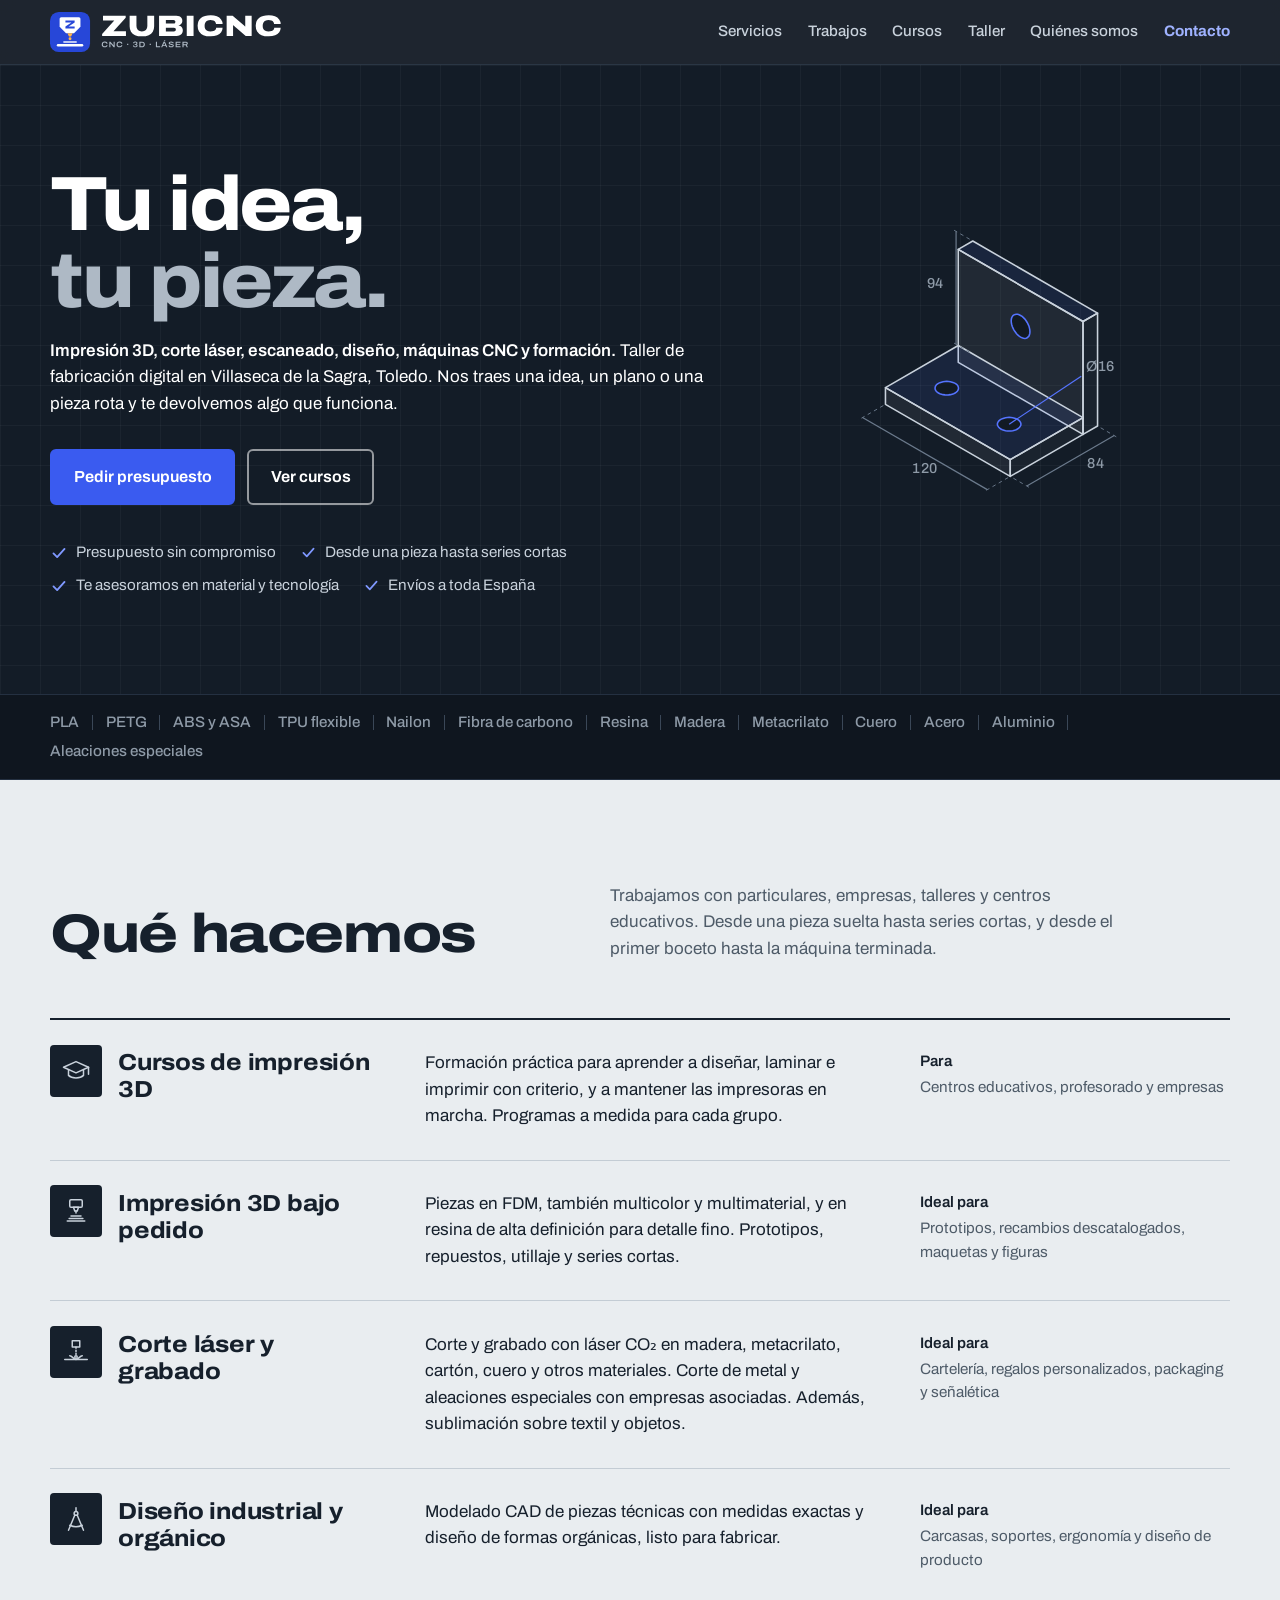
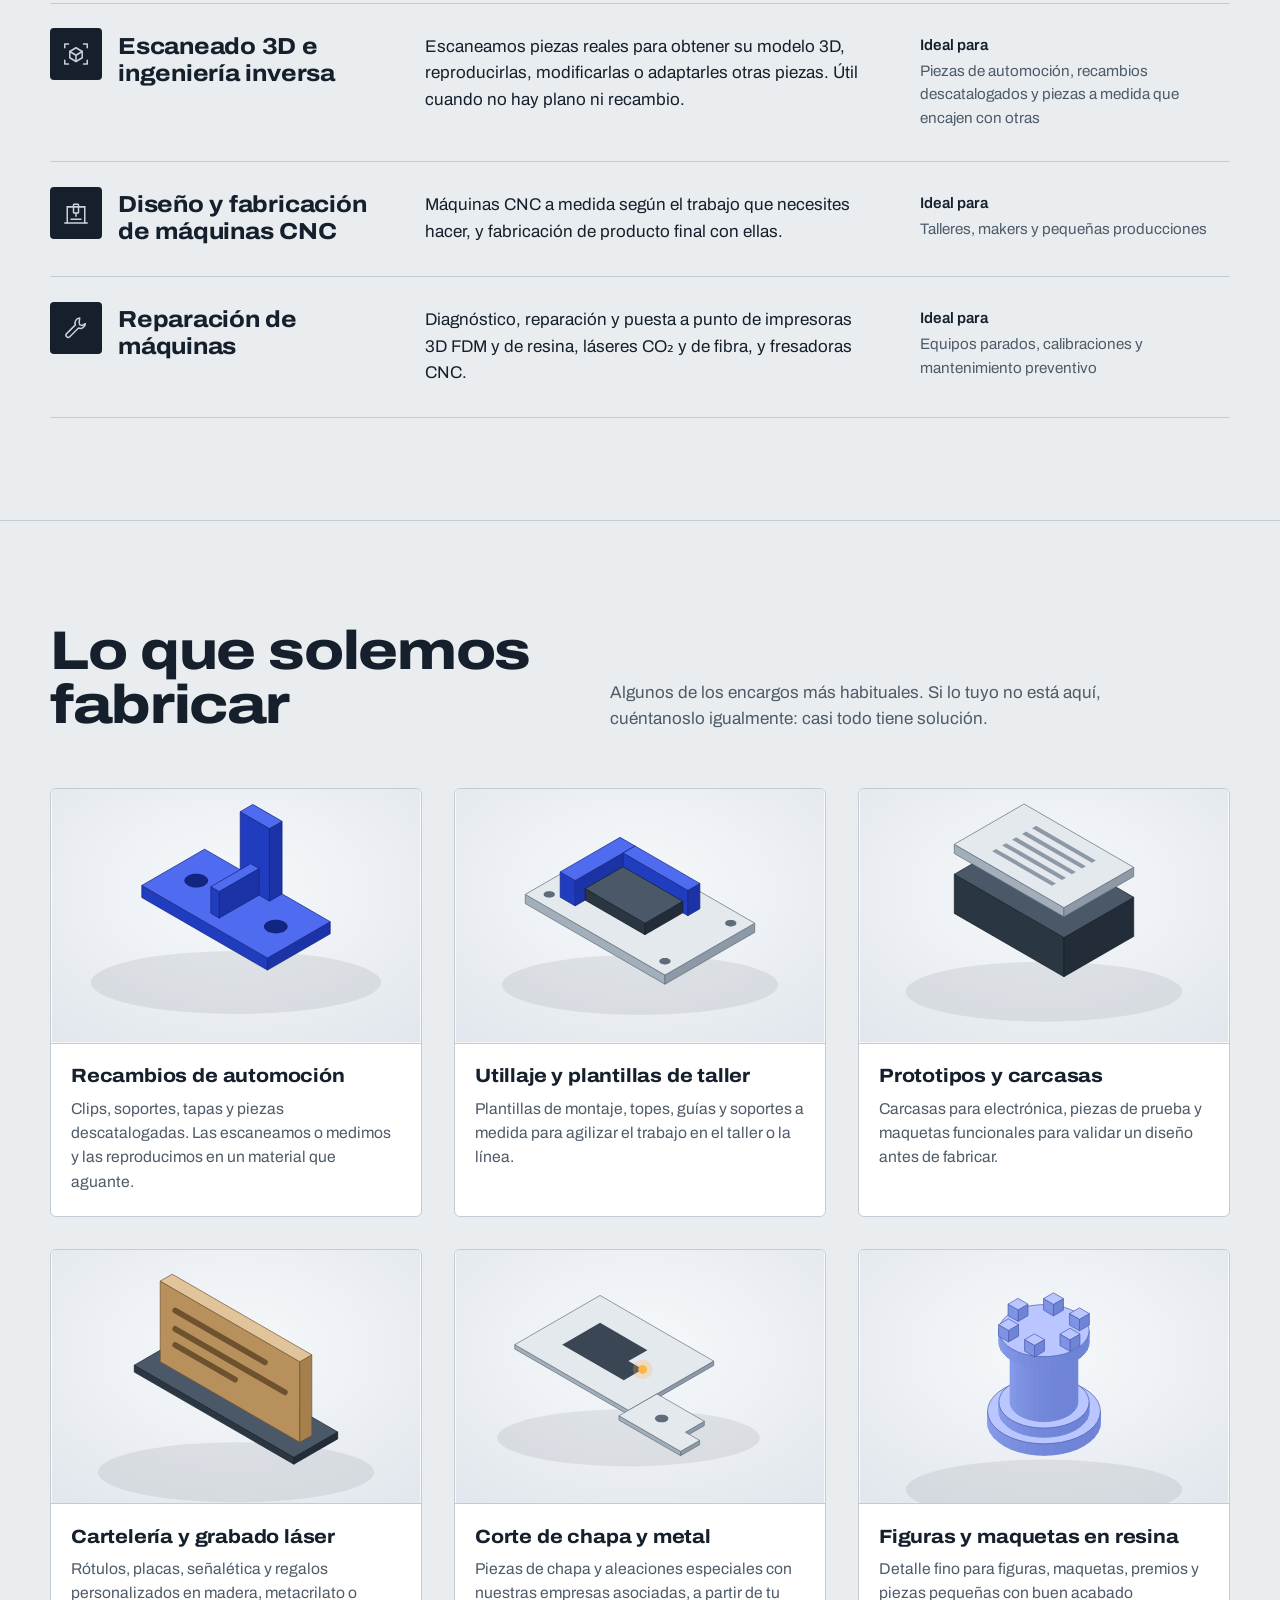
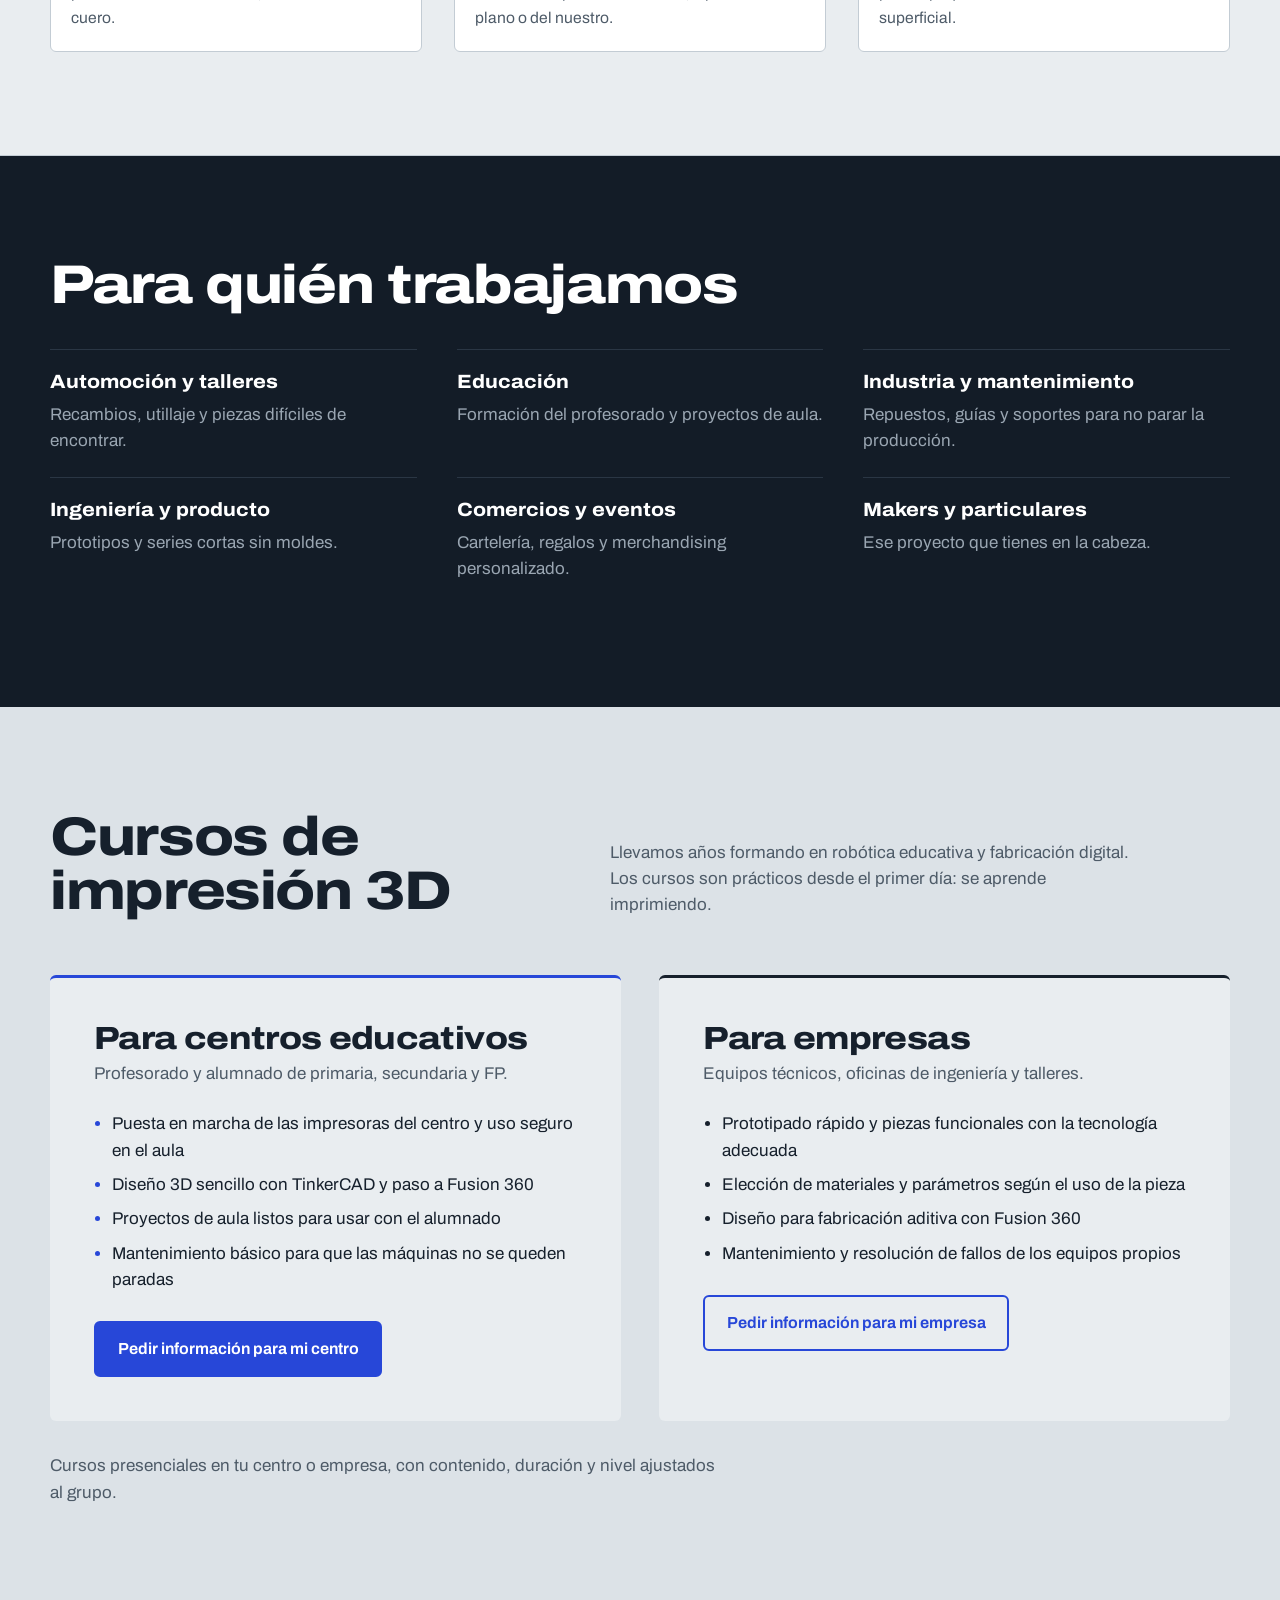
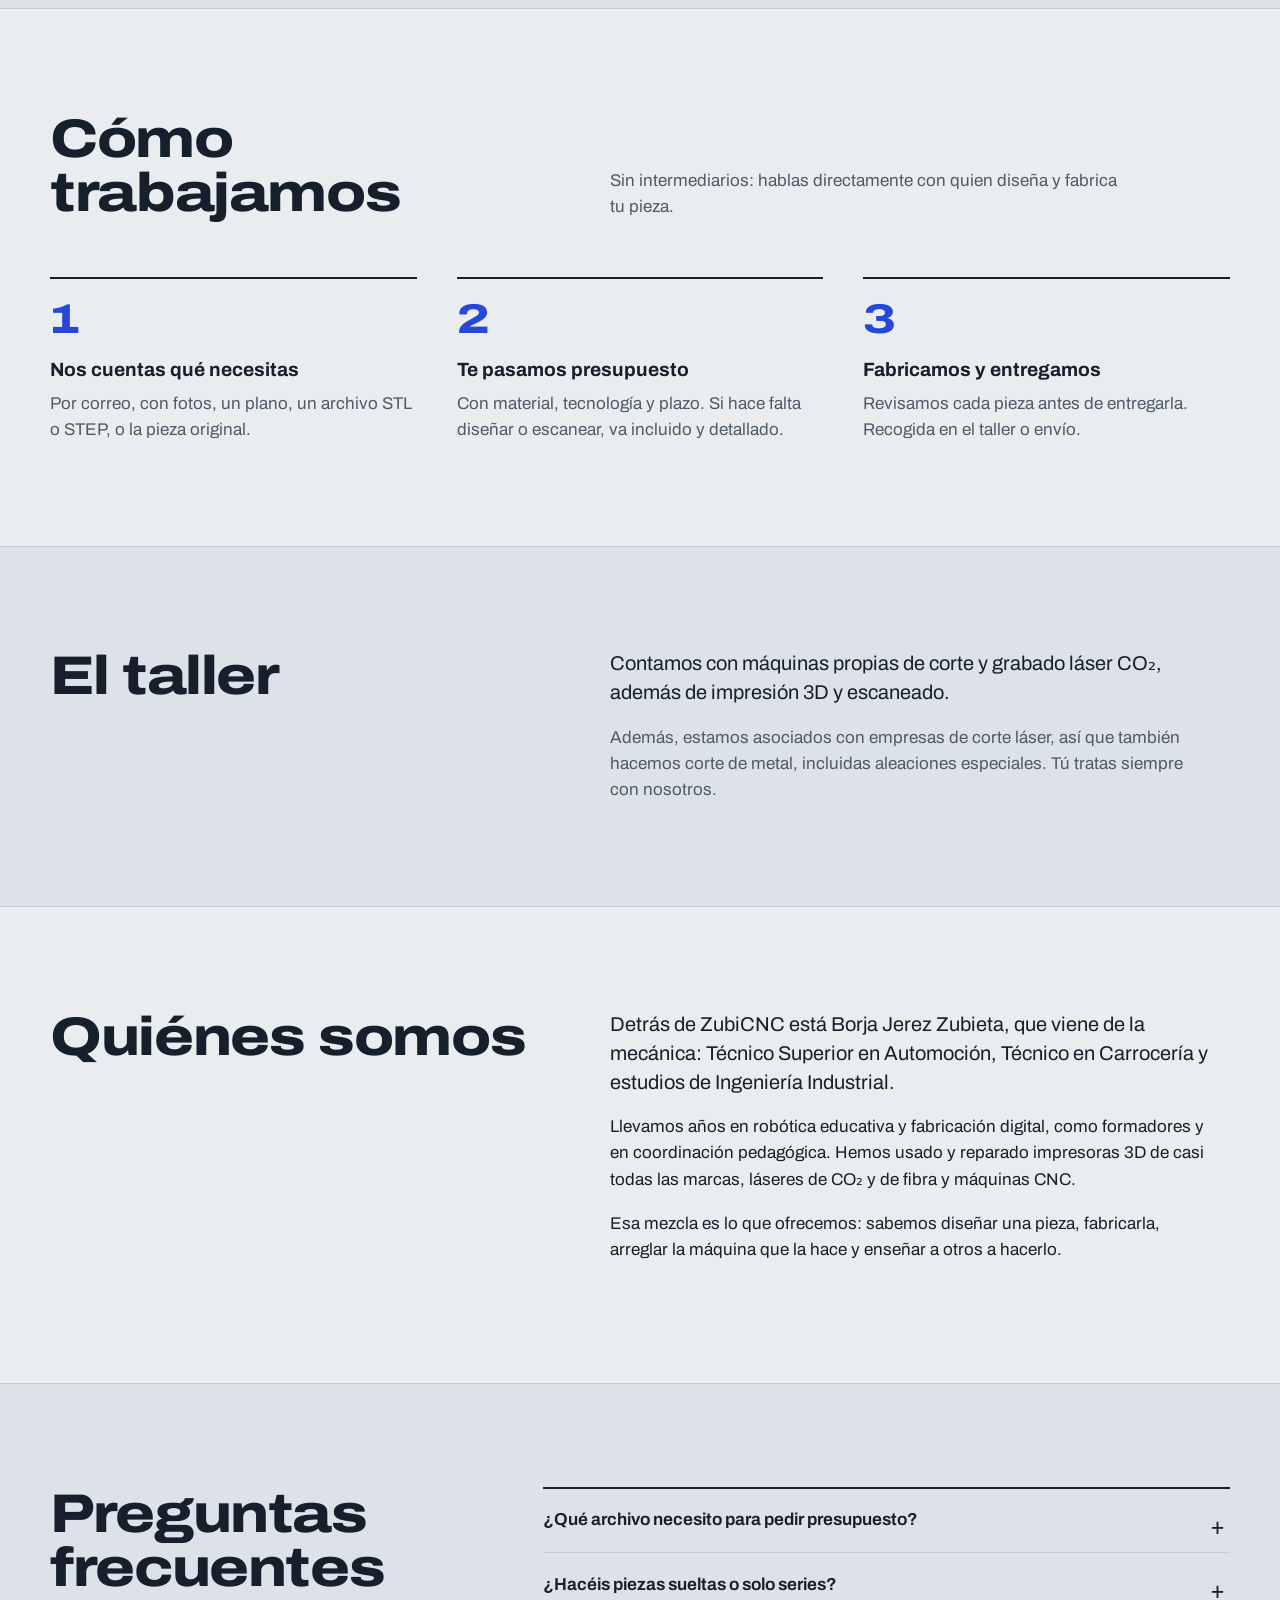
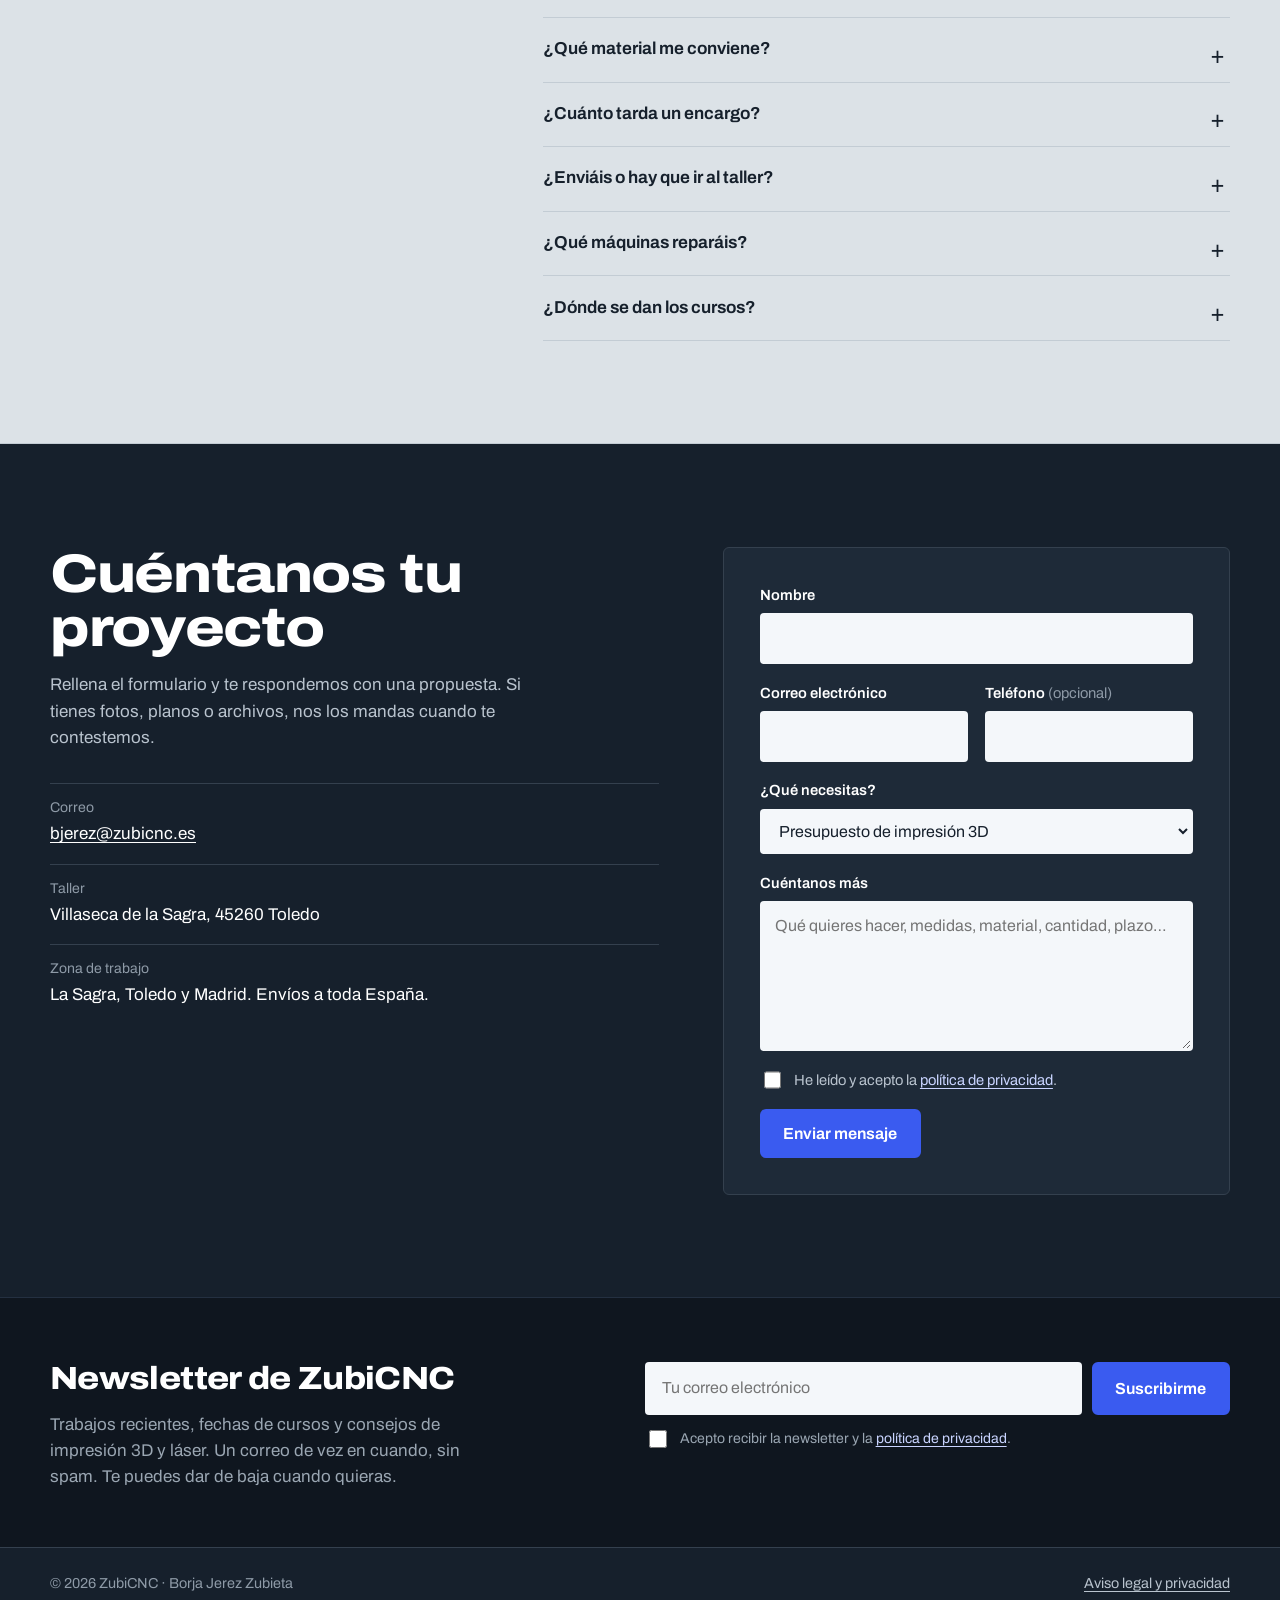
==== commit a3674a7f: "Newsletter con Brevo: formulario de suscripción con doble confirmación Co-Authored-By: Claude Opus 5" ====
--- a/index.html
+++ b/index.html
@@ -370,6 +370,31 @@
 
 <a class="flotante" href="#contacto">Pedir presupuesto</a>
 
+
+<section class="boletin" aria-labelledby="t-boletin">
+  <div class="envoltura boletin-rejilla">
+    <div>
+      <h2 id="t-boletin">Newsletter de ZubiCNC</h2>
+      <p>Trabajos recientes, fechas de cursos y consejos de impresión 3D y láser. Un correo de vez en cuando, sin spam. Te puedes dar de baja cuando quieras.</p>
+    </div>
+    <form class="boletin-form" id="boletin" method="POST" action="https://d877888e.sibforms.com/serve/[base64]">
+      <div class="boletin-fila">
+        <label class="sr-only" for="b-email">Tu correo electrónico</label>
+        <input id="b-email" type="email" name="EMAIL" autocomplete="email" placeholder="Tu correo electrónico" required>
+        <button class="boton boton-lleno" type="submit">Suscribirme</button>
+      </div>
+      <input type="text" name="email_address_check" value="" class="trampa" tabindex="-1" autocomplete="off" aria-hidden="true">
+      <input type="hidden" name="locale" value="es">
+      <input type="hidden" name="html_type" value="simple">
+      <label class="acepto">
+        <input type="checkbox" required>
+        <span>Acepto recibir la newsletter y la <a href="aviso-legal.html#datos">política de privacidad</a>.</span>
+      </label>
+      <p class="boletin-estado" role="status" aria-live="polite"></p>
+    </form>
+  </div>
+</section>
+
 <footer class="pie">
   <div class="envoltura">
     <span>© 2026 ZubiCNC · Borja Jerez Zubieta</span>
@@ -377,5 +402,26 @@
   </div>
 </footer>
 
+
+<script>
+(function(){
+  var f=document.getElementById('boletin'); if(!f) return;
+  var estado=f.querySelector('.boletin-estado');
+  f.addEventListener('submit',function(e){
+    e.preventDefault();
+    var btn=f.querySelector('button'); btn.disabled=true;
+    estado.textContent='Enviando…'; estado.className='boletin-estado';
+    var datos=new URLSearchParams(new FormData(f));
+    var ok=function(){ estado.textContent='Casi listo: te hemos enviado un correo. Pulsa el enlace para confirmar la suscripción.'; estado.className='boletin-estado ok'; f.reset(); btn.disabled=false; };
+    var ko=function(){ estado.textContent='No se ha podido completar la suscripción. Inténtalo de nuevo o escríbenos a bjerez@zubicnc.es.'; estado.className='boletin-estado ko'; btn.disabled=false; };
+    fetch(f.action,{method:'POST',body:datos})
+      .then(function(r){ return r.json().catch(function(){return {success:r.ok};}); })
+      .then(function(j){ (j && j.success!==false) ? ok() : ko(); })
+      .catch(function(){
+        fetch(f.action,{method:'POST',mode:'no-cors',body:datos}).then(ok).catch(ko);
+      });
+  });
+})();
+</script>
 </body>
 </html>
--- a/style.css
+++ b/style.css
@@ -570,3 +570,25 @@
 @media (max-width: 900px) { .portada-plano { justify-self: start; width: min(100%, 380px); } }
 @media (max-width: 640px) { .portada-plano { display: none; } }
 .taller { align-items: start; }
+
+/* Newsletter */
+.boletin { background: #0F161F; color: #fff; border-top: 1px solid #243041; padding: clamp(2.5rem, 5vw, 3.5rem) 0; }
+.boletin-rejilla { display: grid; grid-template-columns: minmax(0, 1fr) minmax(0, 1.1fr); gap: 1.5rem 4rem; align-items: center; }
+.boletin h2 { margin: 0 0 0.5rem; font-weight: 800; font-stretch: 112%; font-size: clamp(1.5rem, 2.6vw, 2rem); letter-spacing: -0.02em; }
+.boletin p { margin: 0; color: #9AA6B2; max-width: 46ch; }
+.boletin-form { display: grid; gap: 0.8rem; }
+.boletin-fila { display: flex; gap: 0.6rem; }
+.boletin-fila input {
+  flex: 1; min-width: 0; font: inherit; font-size: 1rem; color: var(--tinta);
+  background: #F4F7FA; border: 2px solid transparent; border-radius: 4px; padding: 0.75rem 0.9rem;
+}
+.boletin-fila input:focus { outline: none; border-color: #6F8BFF; background: #fff; }
+.boletin .boton-lleno { background: #3A5BF0; border-color: #3A5BF0; cursor: pointer; font-family: inherit; white-space: nowrap; }
+.boletin .boton-lleno:hover { background: #5574FF; border-color: #5574FF; }
+.boletin .boton-lleno:disabled { opacity: .6; cursor: wait; }
+.boletin .acepto { color: #9AA6B2; font-size: 0.88rem; }
+.boletin-estado { min-height: 1.2em; font-size: 0.95rem; margin: 0; }
+.boletin-estado.ok { color: #9BE3B4; }
+.boletin-estado.ko { color: #FFB4A8; }
+@media (max-width: 900px) { .boletin-rejilla { grid-template-columns: 1fr; } }
+@media (max-width: 480px) { .boletin-fila { flex-direction: column; } }
